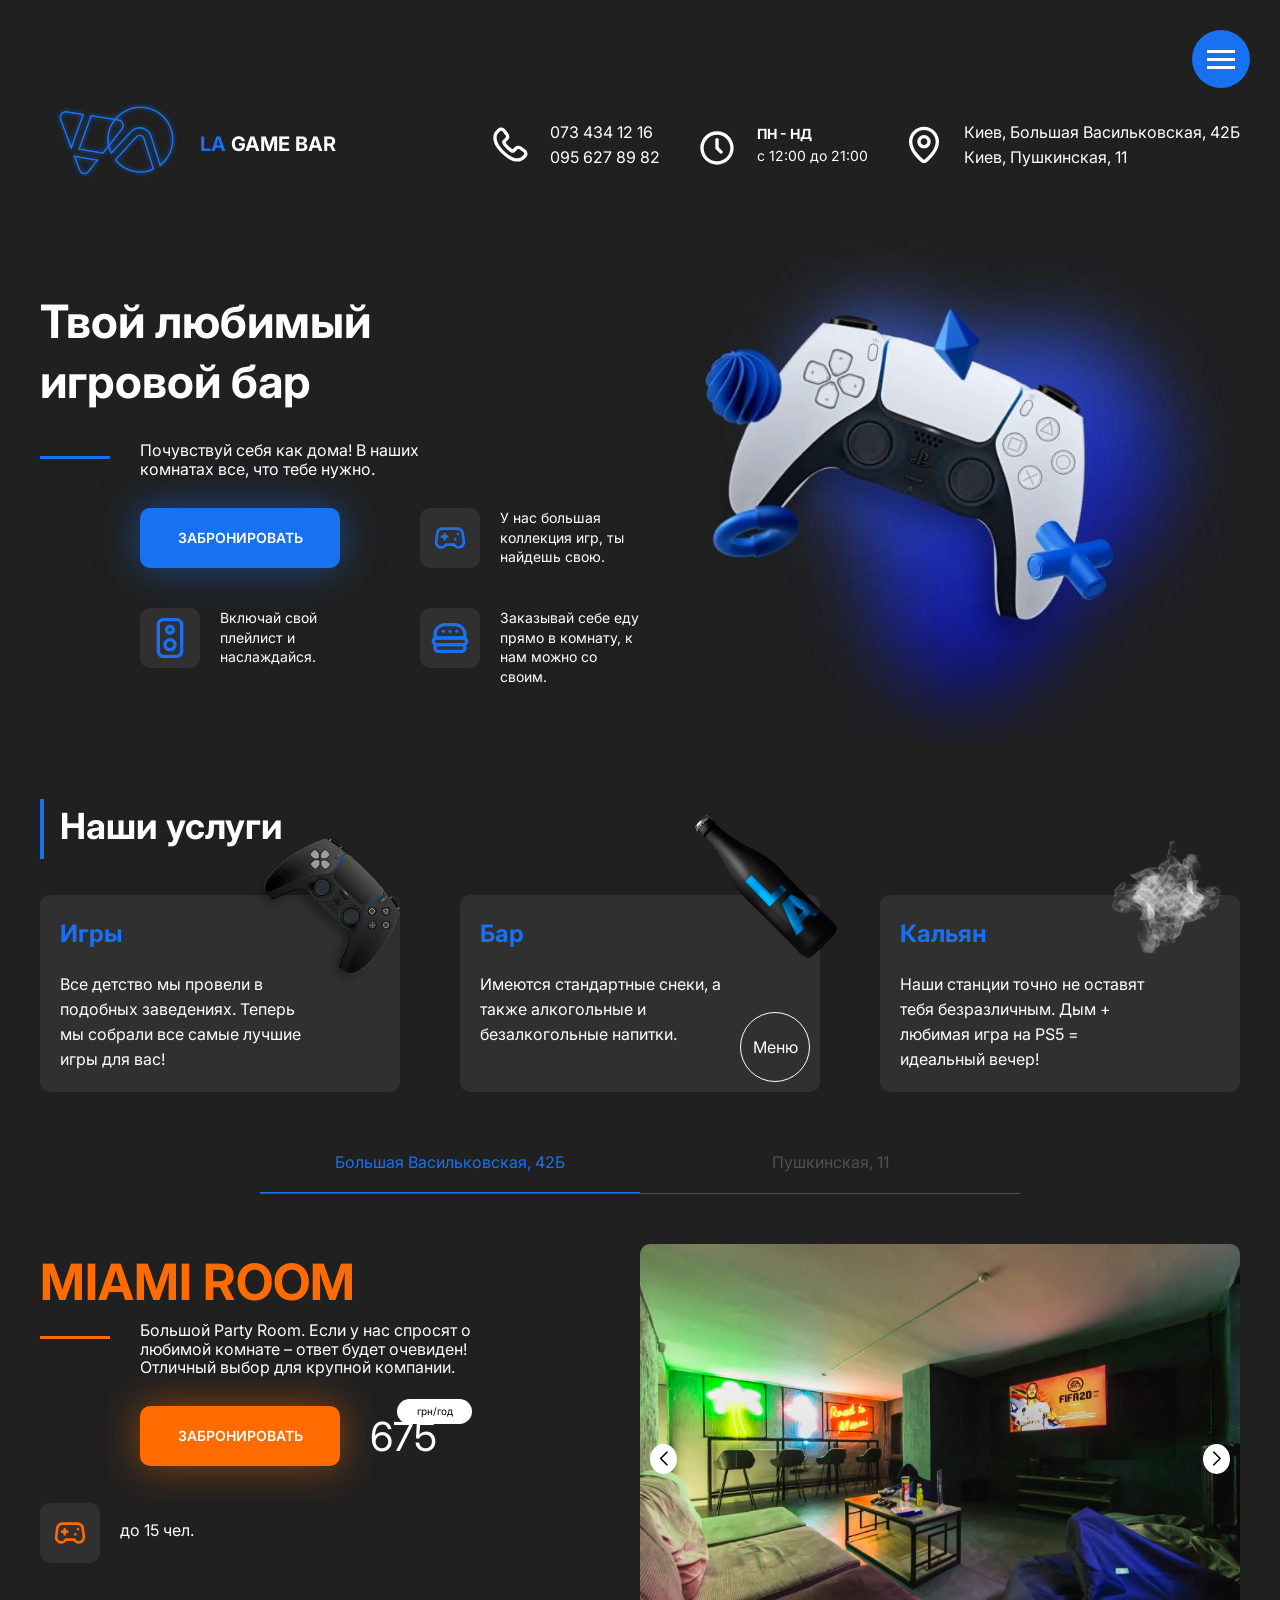
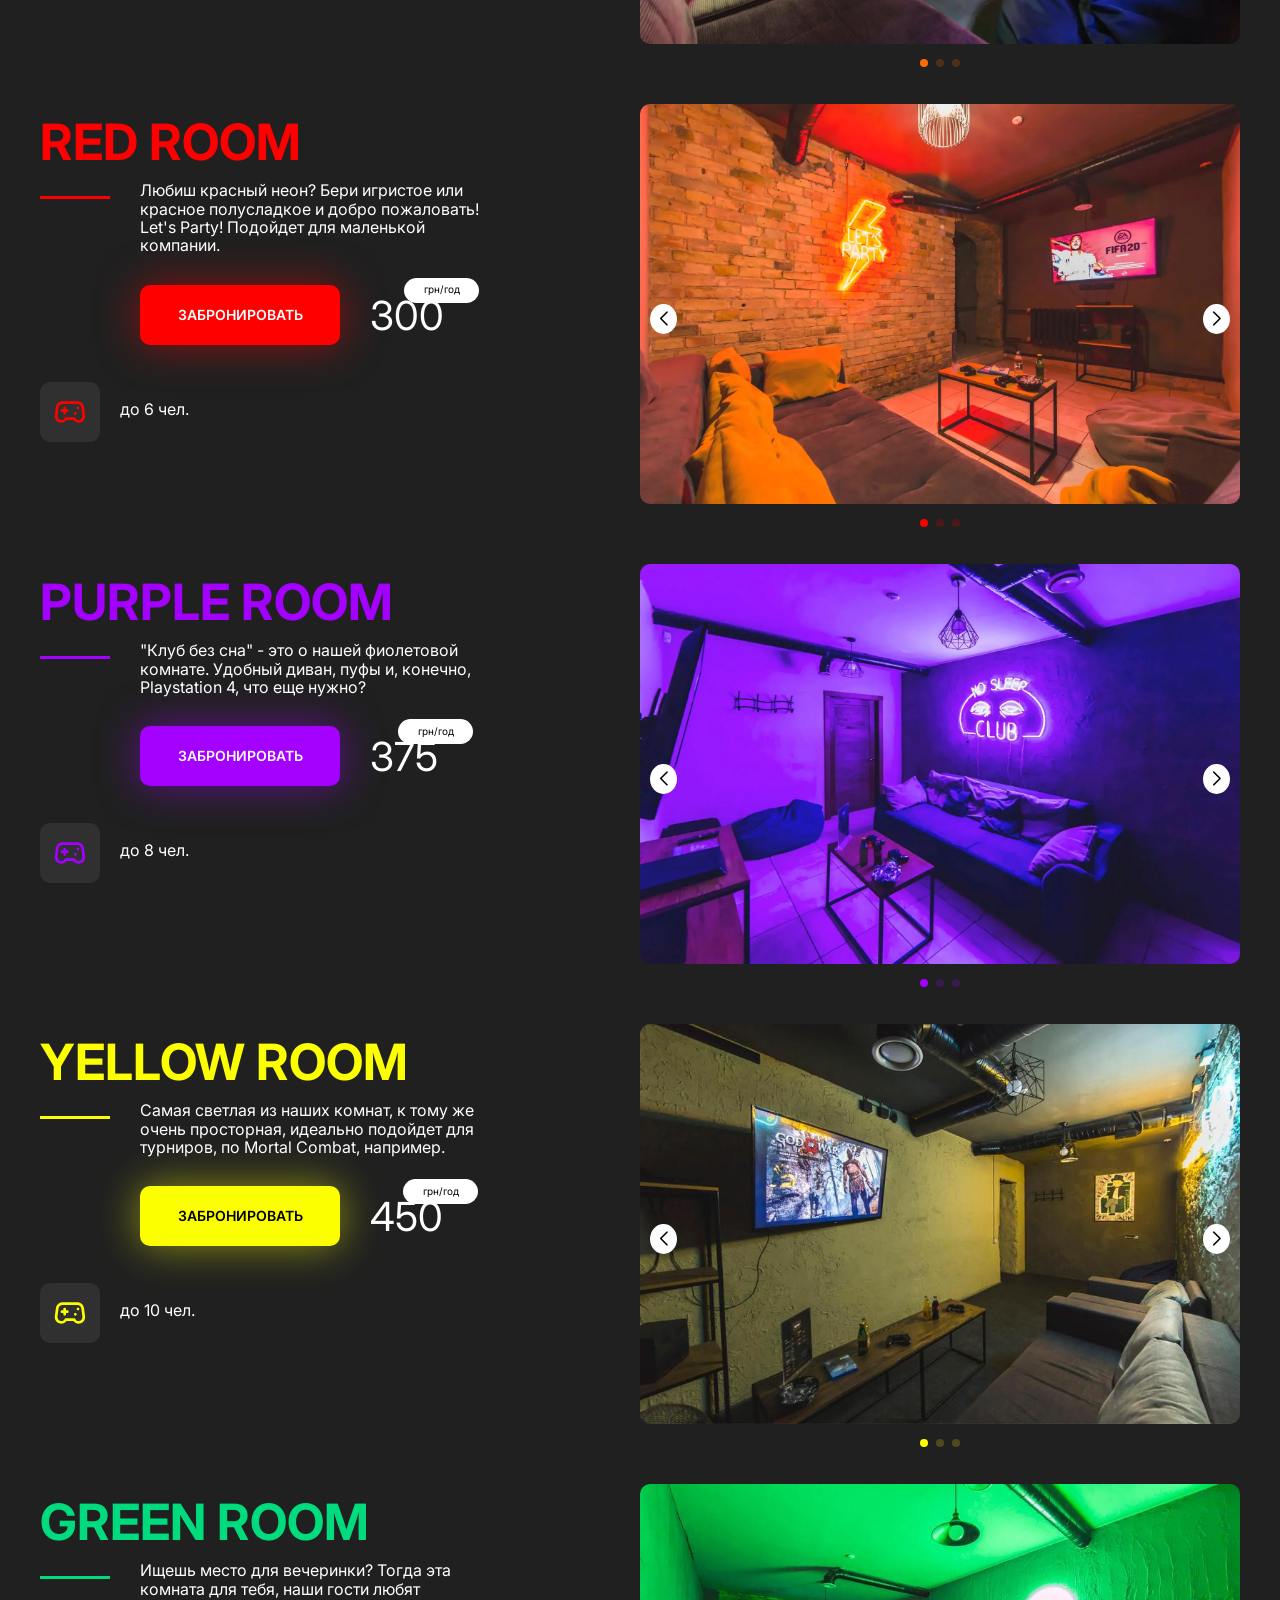
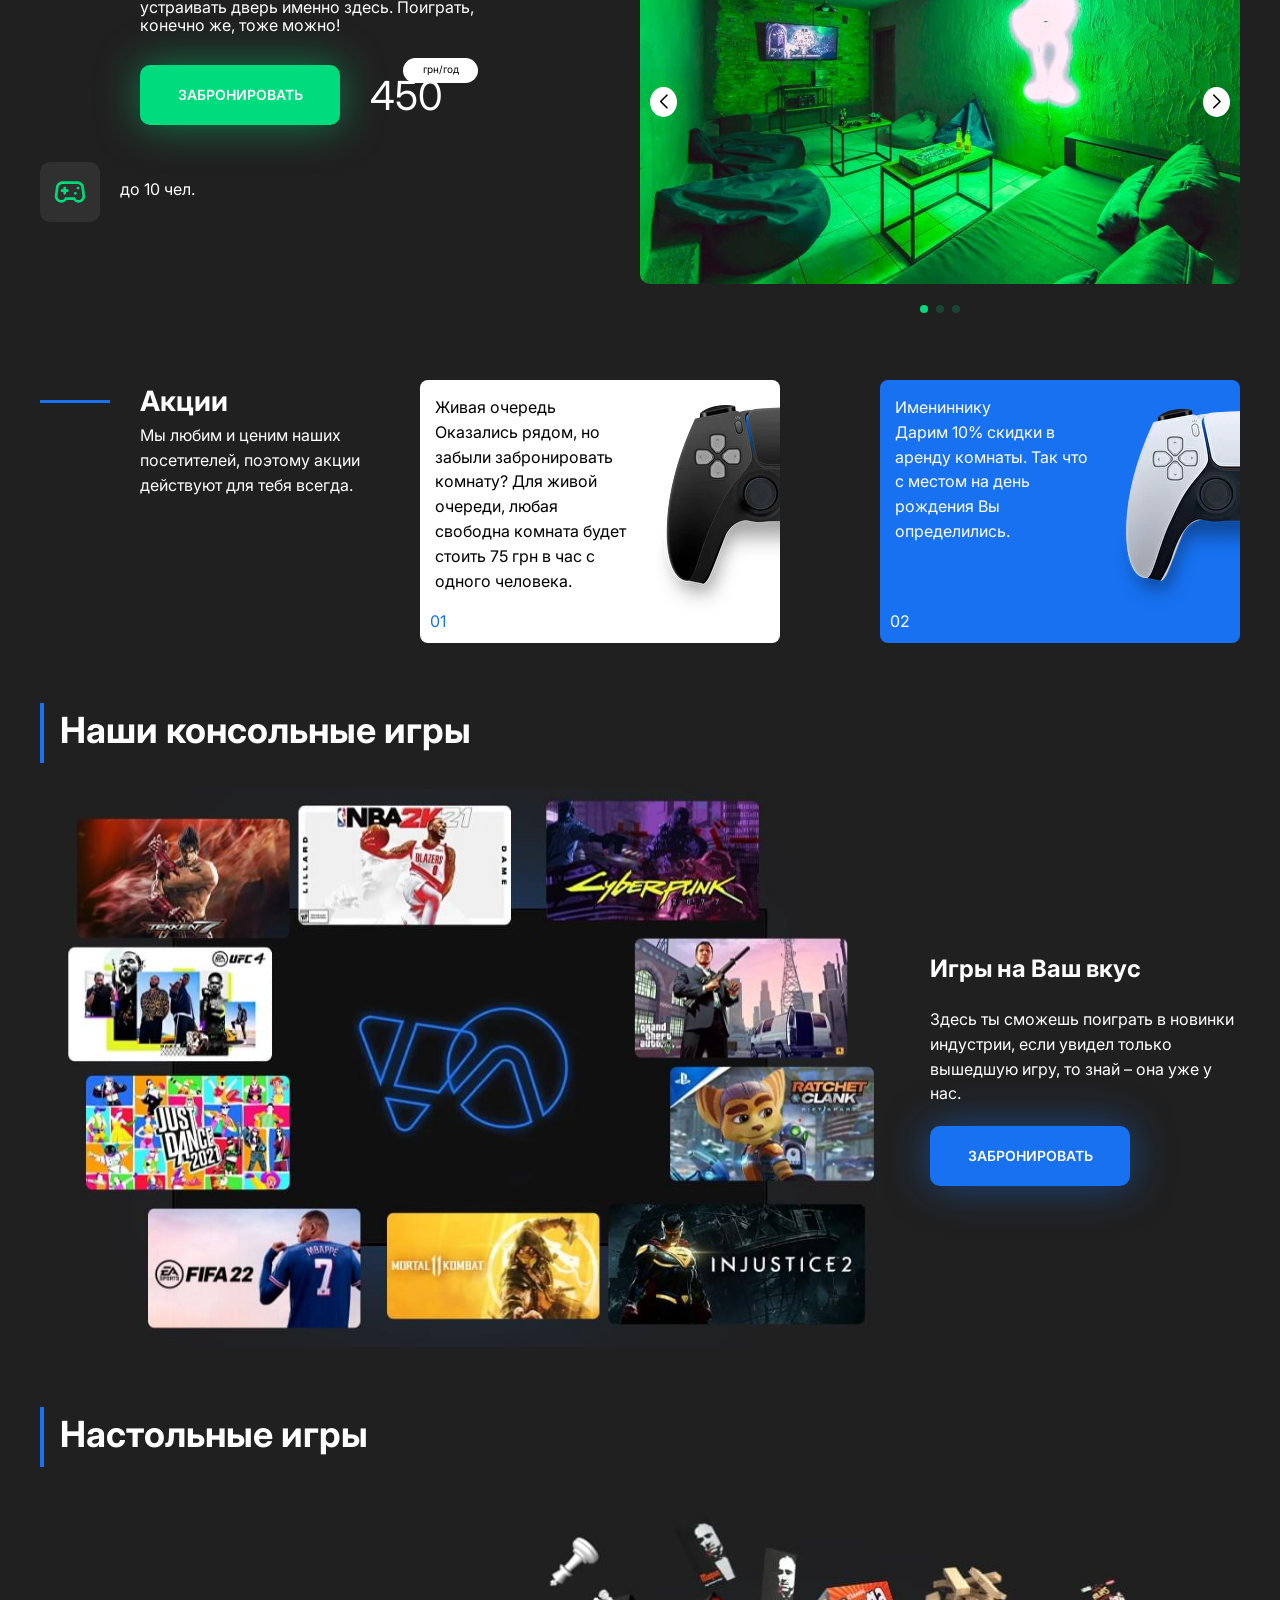
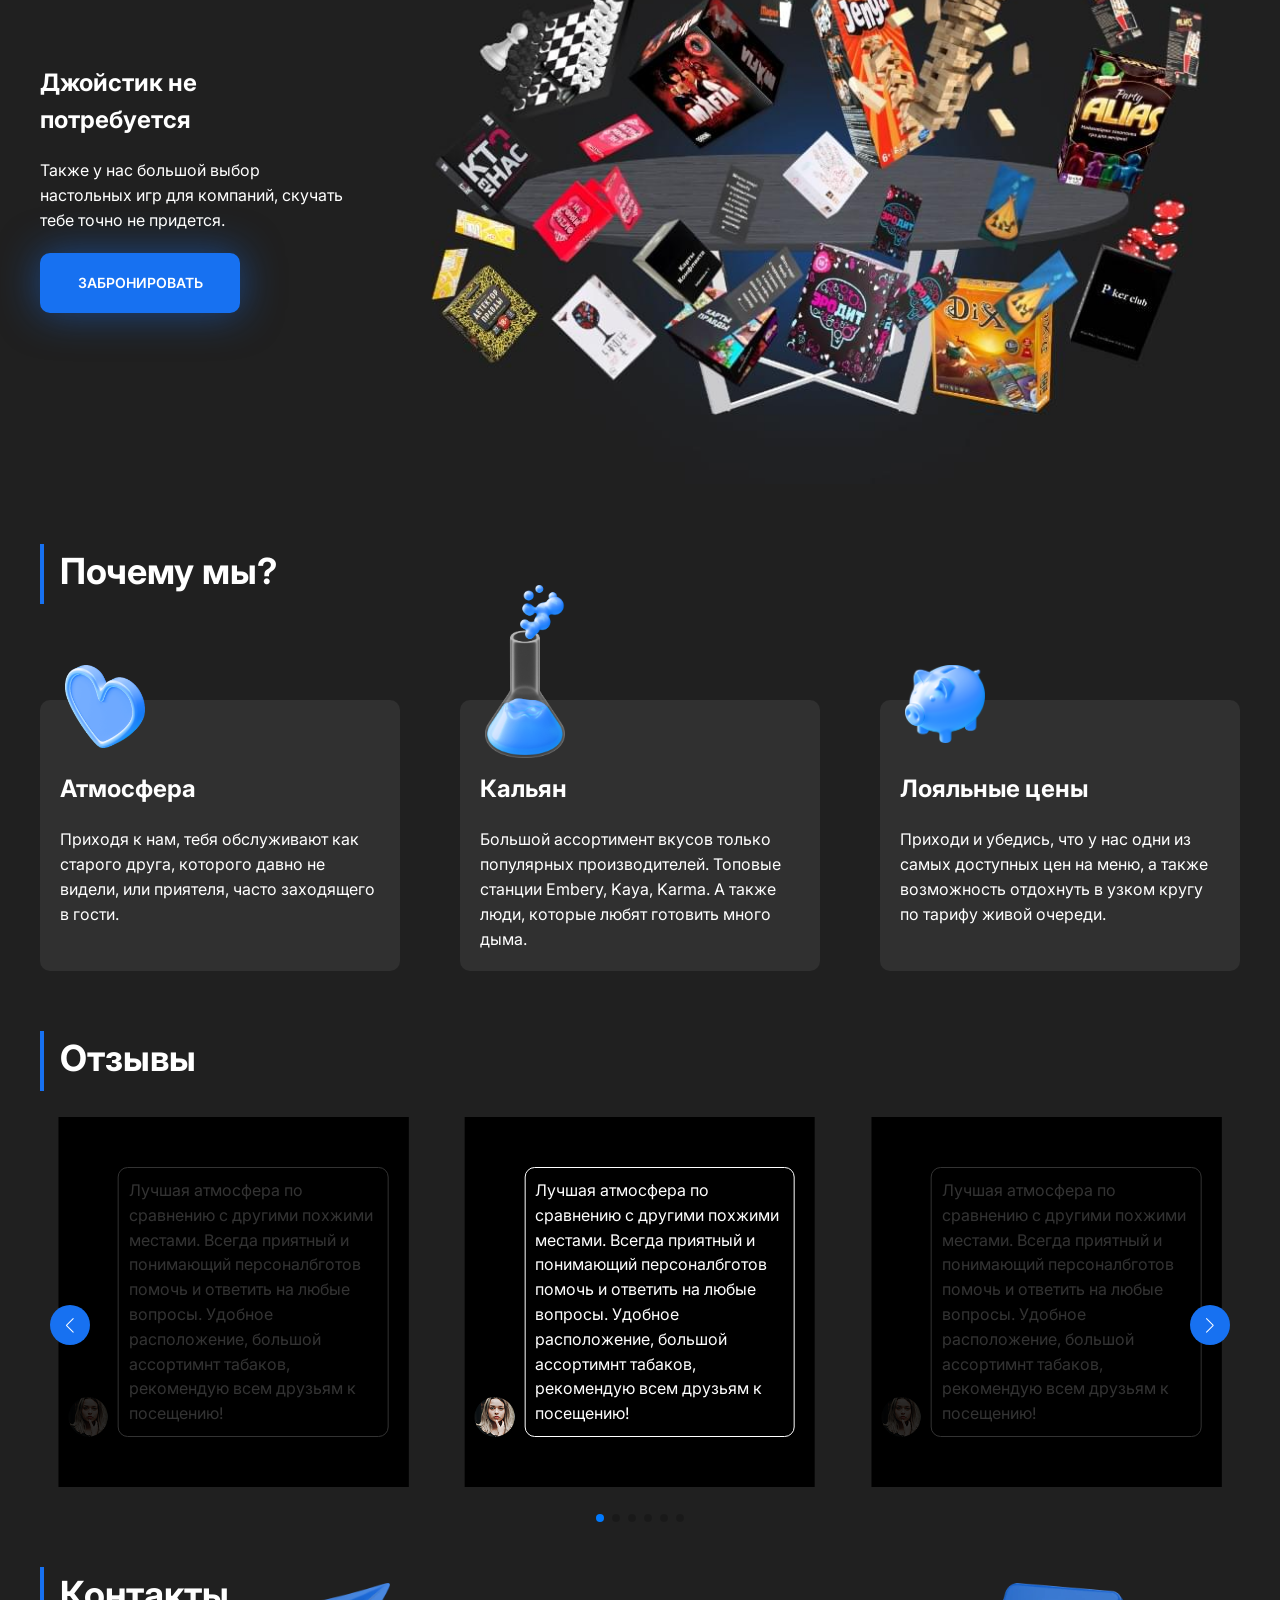
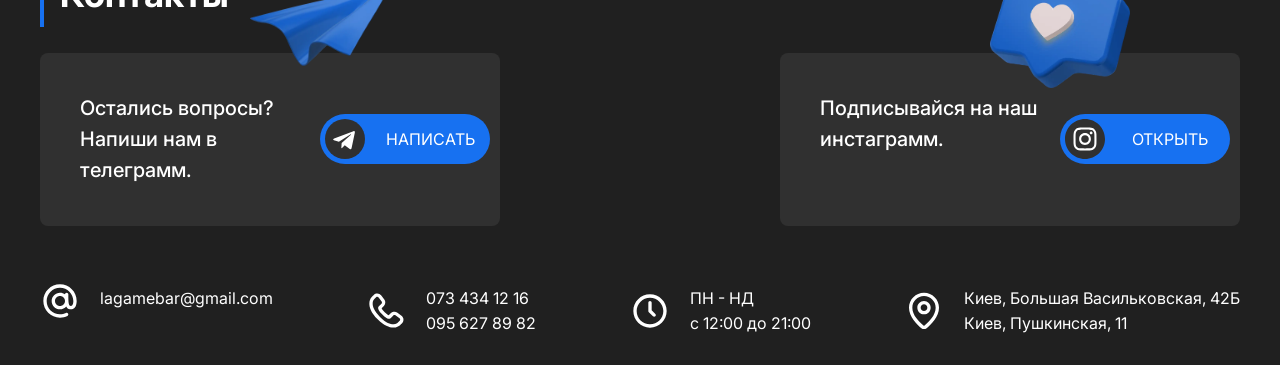
==== lagame/index.html @ 3b06657f "first commit" ====
<!DOCTYPE html>
<html lang="en">

<head>
  <meta charset="UTF-8">
  <meta http-equiv="X-UA-Compatible" content="IE=edge">
  <meta name="viewport" content="width=device-width, initial-scale=1.0">
  <title>LA GAME BAR</title>
  <link rel="preconnect" href="https://fonts.googleapis.com">
  <link rel="preconnect" href="https://fonts.gstatic.com" crossorigin>
  <link href="https://fonts.googleapis.com/css2?family=Inter:wght@300;400;500;600;700&display=swap&_v=20230723134143" rel="stylesheet">
  <link rel="stylesheet" href="css/style.min.css?_v=20230723134143">
</head>

<body>
  <div class="wrapper">
    <header class="header">
  <div class="container">
    <div class="header__inner">
      <a class="logo" href="#">
        <img src="img/header/logo.png" alt="logo">
        <span class="logo__text"><span>LA</span> GAME BAR</span>
      </a>
      <div class="header__info">
        <div class="header__phone phone">
          <a href="tel:0734341216">073 434 12 16</a>
          <a href="tel:0734341216">095 627 89 82</a>
        </div>
        <div class="header__shedule shedule"><span>ПН - НД</span> с 12:00 до 21:00</div>
        <div class="header__adress adress">
          <a href="https://goo.gl/maps/hXDTW1cyFkQvvnxu5" target="_blank">Киев, Большая Васильковская, 42Б</a>
          <a href="https://goo.gl/maps/qrntzmqSRj3HD3n86" target="_blank">Киев, Пушкинская, 11</a>
        </div>
      </div>
      <button class="menu-btn" aria-label="button menu">
        <span></span>
      </button>
    </div>
    <aside class="side-menu">
      <button class="side-menu__close">
        <img src="img/icons/close-icon.svg" alt="close icon">
      </button>
      <div class="side-menu__box">
        <nav class="nav">
          <ul class="side-menu__list">
            <li class="side-menu__item">
              <a href="#service" class="side-menu__link">Услуги</a>
            </li>
            <li class="side-menu__item">
              <a href="#rooms" class="side-menu__link">Комнаты</a>
            </li>
            <li class="side-menu__item">
              <a href="#promo" class="side-menu__link">Акции</a>
            </li>
            <li class="side-menu__item">
              <a href="#games" class="side-menu__link">Игры</a>
            </li>
            <li class="side-menu__item">
              <a href="#contacts" class="side-menu__link">Контакты</a>
            </li>
            <li class="side-menu__item">
              <a href="#!" class="side-menu__link popup-btn" data-path="menu" aria-label="button popup menu">Наше меню</a>
            </li>
          </ul>
        </nav>
        <div class="side-menu__info">
          <a href="https://goo.gl/maps/hXDTW1cyFkQvvnxu5" target="_blank">Киев, Большая Васильковская, 42Б</a>
          <a href="https://goo.gl/maps/qrntzmqSRj3HD3n86" target="_blank">Киев, Пушкинская, 11</a>
          <a href="tel:0734341216">073 434 12 16</a>
          <a href="tel:0734341216">095 627 89 82</a>
        </div>
      </div>
    </aside>
  </div>
</header>
    <main class="main">
      <section class="hero">
  <div class="container">
    <div class="hero__inner">
      <div class="hero__content">
        <h1 class="hero__title">Твой любимый игровой бар</h1>
        <p class="hero__subtitle text-block">Почувствуй себя как дома! В наших комнатах все, что тебе нужно.</p>
        <div class="hero__box">
          <div class="hero__box-item">
            <a class="btn hero__btn" href="#rooms">Забронировать</a>
            <div class="hero__info info-block">
              <p class="hero__info-text">
                У нас большая коллекция игр, ты найдешь свою.
              </p>
            </div>
          </div>
          <div class="hero__box-item">
            <div class="hero__info info-block hero__info--music">
              <p class="hero__info-text">
                Включай свой плейлист и наслаждайся.
              </p>
            </div>
            <div class="hero__info info-block hero__info--food">
              <p class="hero__info-text">
                Заказывай себе еду прямо в комнату,
                к нам можно со своим.
              </p>
            </div>
          </div>
        </div>
      </div>
      <div class="hero__img" data-aos="zoom-in-left" data-aos-duration="2000">
        <img src="img/hero/1.jpg" alt="gamepad">
      </div>
    </div>
  </div>
</section>
      <section class="service" id="service">
  <div class="container">
    <h2 class="service__title title">Наши услуги</h2>
    <div class="service__body">
      <div class="service__item" data-aos="fade-right"  data-aos-duration="1000">
        <div class="service__item-name">Игры</div>
        <p class="service__text">
          Все детство мы провели в подобных заведениях. Теперь мы собрали все самые лучшие игры для вас!
        </p>
        <img class="service__img service__img--gamepad" src="img/service/1.png" alt="gamepad">
      </div>
      <div class="service__item" data-aos="fade-right" data-aos-delay="500"  data-aos-duration="1000">
        <div class="service__item-name">Бар</div>
        <p class="service__text">
          Имеются стандартные снеки, а также алкогольные и безалкогольные напитки.
        </p>
        <img class="service__img service__img--bottle" src="img/service/2.png" alt="bottle">
        <button class="popup-btn popup-menu--circle" data-path="menu" aria-label=" button popup menu">Меню</button>
      </div>
      <div class="service__item" data-aos="fade-right" data-aos-delay="1000"  data-aos-duration="1000">
        <div class="service__item-name">Кальян</div>
        <p class="service__text">
          Наши станции точно не оставят тебя безразличным. Дым + любимая игра на PS5 = идеальный вечер!
        </p>
        <img class="service__img service__img--smoke" src="img/service/3.png" alt="smoke">
      </div>
    </div>
  </div>
</section>
      <div class="rooms" id="rooms">
  <div class="container">
    <div class="rooms__tabs">
      <div class="rooms__tabs-buttons">
        <button class="rooms__tabs-btn active" data-tab="#tab-1">Большая Васильковская, 42Б</button>
        <button class="rooms__tabs-btn" data-tab="#tab-2">Пушкинская, 11</button>
      </div>
      <div class="rooms__tabs-content-box active" id="tab-1">
        <div class="rooms__tabs-content-item">
          <div class="rooms__tabs-info">
            <h3 class="rooms__tabs-title rooms__tabs-title--miami">MIAMI ROOM</h3>
            <p class="text-block text-block--miami">Большой Party Room. Если у нас спросят о любимой комнате –
              ответ будет очевиден! Отличный выбор для крупной компании.
            </p>
            <div class="rooms_tabs-reserve">
              <button class="popup-btn popup-btn--miami btn" data-path="reserve" data-color="miami">Забронировать</button>
              <div class="rooms__tabs-price">675
                <span>грн/год</span>
              </div>
            </div>
            <div class="info-block info-block--miami">до 15 чел.</div>
          </div>
          <div class="rooms__slider rooms__slider--miami">
            <div class="swiper">
              <div class="swiper-wrapper">
                <div class="swiper-slide">
                  <div class="rooms__slider-item">
                    <img src="img/slider/miami/1.jpg" alt="slider image">
                  </div>
                </div>
                <div class="swiper-slide">
                  <div class="rooms__slider-item">
                    <img src="img/slider/miami/2.jpg" alt="slider image">
                  </div>
                </div>
                <div class="swiper-slide">
                  <div class="rooms__slider-item">
                    <img src="img/slider/miami/3.jpg" alt="slider image">
                  </div>
                </div>
              </div>
              <div class="swiper-button-prev"></div>
              <div class="swiper-button-next"></div>
              <div class="swiper-pagination"></div>
            </div>
          </div>
        </div>
        <div class="rooms__tabs-content-item">
          <div class="rooms__tabs-info">
            <h3 class="rooms__tabs-title rooms__tabs-title--red">RED ROOM</h3>
            <p class="text-block text-block--red">Любиш красный неон?
              Бери игристое или красное полусладкое и добро пожаловать! Let's Party!
              Подойдет для маленькой компании.
            </p>
            <div class="rooms_tabs-reserve">
              <button class="popup-btn popup-btn--red btn" data-path="reserve" data-color="red">Забронировать</button>
              <div class="rooms__tabs-price">300
                <span>грн/год</span>
              </div>
            </div>
            <div class="info-block info-block--red">до 6 чел.</div>
          </div>
          <div class="rooms__slider rooms__slider--red">
            <div class="swiper">
              <div class="swiper-wrapper">
                <div class="swiper-slide">
                  <div class="rooms__slider-item">
                    <img src="img/slider/red/1.jpg" alt="slider image">
                  </div>
                </div>
                <div class="swiper-slide">
                  <div class="rooms__slider-item">
                    <img src="img/slider/red/2.jpg" alt="slider image">
                  </div>
                </div>
                <div class="swiper-slide">
                  <div class="rooms__slider-item">
                    <img src="img/slider/red/3.jpg" alt="slider image">
                  </div>
                </div>
              </div>
              <div class="swiper-button-prev"></div>
              <div class="swiper-button-next"></div>
              <div class="swiper-pagination"></div>
            </div>
          </div>
        </div>
        <div class="rooms__tabs-content-item">
          <div class="rooms__tabs-info">
            <h3 class="rooms__tabs-title rooms__tabs-title--purple">PURPLE ROOM</h3>
            <p class="text-block text-block--purple">"Клуб без сна" - это о нашей фиолетовой комнате. Удобный диван, пуфы
              и, конечно, Playstation 4, что еще нужно?</p>
            <div class="rooms_tabs-reserve">
              <button class="popup-btn popup-btn--purple btn" data-path="reserve" data-color="purple">Забронировать</button>
              <div class="rooms__tabs-price">375
                <span>грн/год</span>
              </div>
            </div>
            <div class="info-block info-block--purple">до 8 чел.</div>
          </div>
          <div class="rooms__slider rooms__slider--purple">
            <div class="swiper">
              <div class="swiper-wrapper">
                <div class="swiper-slide">
                  <div class="rooms__slider-item">
                    <img src="img/slider/purple/1.jpg" alt="slider image">
                  </div>
                </div>
                <div class="swiper-slide">
                  <div class="rooms__slider-item">
                    <img src="img/slider/purple/2.jpg" alt="slider image">
                  </div>
                </div>
                <div class="swiper-slide">
                  <div class="rooms__slider-item">
                    <img src="img/slider/purple/3.jpg" alt="slider image">
                  </div>
                </div>
              </div>
              <div class="swiper-button-prev"></div>
              <div class="swiper-button-next"></div>
              <div class="swiper-pagination"></div>
            </div>
          </div>
        </div>
        <div class="rooms__tabs-content-item">
          <div class="rooms__tabs-info">
            <h3 class="rooms__tabs-title rooms__tabs-title--yellow">YELLOW ROOM</h3>
            <p class="text-block text-block--yellow">Самая светлая из наших комнат, к тому же очень просторная, идеально
              подойдет для турниров, по Mortal Combat, например.</p>
            <div class="rooms_tabs-reserve">
              <button class="popup-btn popup-btn--yellow btn" data-path="reserve" data-color="yellow">Забронировать</button>
              <div class="rooms__tabs-price">450
                <span>грн/год</span>
              </div>
            </div>
            <div class="info-block info-block--yellow">до 10 чел.</div>
          </div>
          <div class="rooms__slider rooms__slider--yellow">
            <div class="swiper">
              <div class="swiper-wrapper">
                <div class="swiper-slide">
                  <div class="rooms__slider-item">
                    <img src="img/slider/yellow/1.jpg" alt="slider image">
                  </div>
                </div>
                <div class="swiper-slide">
                  <div class="rooms__slider-item">
                    <img src="img/slider/yellow/2.jpg" alt="slider image">
                  </div>
                </div>
                <div class="swiper-slide">
                  <div class="rooms__slider-item">
                    <img src="img/slider/yellow/3.jpg" alt="slider image">
                  </div>
                </div>
              </div>
              <div class="swiper-button-prev"></div>
              <div class="swiper-button-next"></div>
              <div class="swiper-pagination"></div>
            </div>
          </div>
        </div>
        <div class="rooms__tabs-content-item">
          <div class="rooms__tabs-info">
            <h3 class="rooms__tabs-title rooms__tabs-title--green">GREEN ROOM</h3>
            <p class="text-block text-block--green">Ищешь место для вечеринки?
              Тогда эта комната для тебя, наши гости любят устраивать дверь именно здесь.
              Поиграть, конечно же, тоже можно!</p>
            <div class="rooms_tabs-reserve">
              <button class="popup-btn popup-btn--green btn" data-path="reserve" data-color="green">Забронировать</button>
              <div class="rooms__tabs-price">450
                <span>грн/год</span>
              </div>
            </div>
            <div class="info-block info-block--green">до 10 чел.</div>
          </div>
          <div class="rooms__slider rooms__slider--green">
            <div class="swiper">
              <div class="swiper-wrapper">
                <div class="swiper-slide">
                  <div class="rooms__slider-item">
                    <img src="img/slider/green/1.jpg" alt="slider image">
                  </div>
                </div>
                <div class="swiper-slide">
                  <div class="rooms__slider-item">
                    <img src="img/slider/green/2.jpg" alt="slider image">
                  </div>
                </div>
                <div class="swiper-slide">
                  <div class="rooms__slider-item">
                    <img src="img/slider/green/3.jpg" alt="slider image">
                  </div>
                </div>
              </div>
              <div class="swiper-button-prev"></div>
              <div class="swiper-button-next"></div>
              <div class="swiper-pagination"></div>
            </div>
          </div>
        </div>
      </div>
      <div class="rooms__tabs-content-box" id="tab-2">
        <div class="rooms__tabs-content-item">
          <div class="rooms__tabs-info">
            <h3 class="rooms__tabs-title rooms__tabs-title--m">M ROOM</h3>
            <p class="text-block text-block--m">Наша новая комната выполнена
              в фирменных цветах LA GAME BAR. Если ты любишь нас и все синее – эта комната для тебя.</p>
            <div class="rooms_tabs-reserve">
              <button class="popup-btn popup-btn--m btn" data-path="reserve" data-color="M">Забронировать</button>
              <div class="rooms__tabs-price">500
                <span>грн/год</span>
              </div>
            </div>
            <div class="info-block info-block--m">до 10-12 чел.</div>
          </div>
          <div class="rooms__slider rooms__slider--m">
            <div class="swiper">
              <div class="swiper-wrapper">
                <div class="swiper-slide">
                  <div class="rooms__slider-item">
                    <img src="img/slider/m/1.jpg" alt="slider image">
                  </div>
                </div>
                <div class="swiper-slide">
                  <div class="rooms__slider-item">
                    <img src="img/slider/m/2.jpg" alt="slider image">
                  </div>
                </div>
                <div class="swiper-slide">
                  <div class="rooms__slider-item">
                    <img src="img/slider/m/3.jpg" alt="slider image">
                  </div>
                </div>
                <div class="swiper-slide">
                  <div class="rooms__slider-item">
                    <img src="img/slider/m/4.jpg" alt="slider image">
                  </div>
                </div>
                <div class="swiper-slide">
                  <div class="rooms__slider-item">
                    <img src="img/slider/m/5.jpg" alt="slider image">
                  </div>
                </div>
              </div>
              <div class="swiper-button-prev"></div>
              <div class="swiper-button-next"></div>
              <div class="swiper-pagination"></div>
            </div>
          </div>
        </div>
        <div class="rooms__tabs-content-item">
          <div class="rooms__tabs-info">
            <h3 class="rooms__tabs-title rooms__tabs-title--l">L ROOM</h3>
            <p class="text-block text-block--l">Для любителей мультфильма "Корпорация монстров", и в частности Салливана -
              Добро пожаловать.</p>
            <div class="rooms_tabs-reserve">
              <button class="popup-btn popup-btn--l btn" data-path="reserve" data-color="L">Забронировать</button>
              <div class="rooms__tabs-price">700
                <span>грн/год</span>
              </div>
            </div>
            <div class="info-block info-block--l">до 15 чел.</div>
          </div>
          <div class="rooms__slider rooms__slider--l">
            <div class="swiper">
              <div class="swiper-wrapper">
                <div class="swiper-slide">
                  <div class="rooms__slider-item">
                    <img src="img/slider/l/1.jpg" alt="slider image">
                  </div>
                </div>
                <div class="swiper-slide">
                  <div class="rooms__slider-item">
                    <img src="img/slider/l/2.jpg" alt="slider image">
                  </div>
                </div>
                <div class="swiper-slide">
                  <div class="rooms__slider-item">
                    <img src="img/slider/l/3.jpg" alt="slider image">
                  </div>
                </div>
                <div class="swiper-slide">
                  <div class="rooms__slider-item">
                    <img src="img/slider/l/4.jpg" alt="slider image">
                  </div>
                </div>
              </div>
              <div class="swiper-button-prev"></div>
              <div class="swiper-button-next"></div>
              <div class="swiper-pagination"></div>
            </div>
          </div>
        </div>
        <div class="rooms__tabs-content-item">
          <div class="rooms__tabs-info">
            <h3 class="rooms__tabs-title rooms__tabs-title--xl">XL ROOM</h3>
            <p class="text-block text-block--xl">ДВ этой комнате так много места, что там завелась акула, крупные компании
              – вам сюда.</p>
            <div class="rooms_tabs-reserve">
              <button class="popup-btn popup-btn--xl btn" data-path="reserve" data-color="XL">Забронировать</button>
              <div class="rooms__tabs-price">700
                <span>грн/год</span>
              </div>
            </div>
            <div class="info-block info-block--xl">до 15 чел.</div>
          </div>
          <div class="rooms__slider rooms__slider--xl">
            <div class="swiper">
              <div class="swiper-wrapper">
                <div class="swiper-slide">
                  <div class="rooms__slider-item">
                    <img src="img/slider/xl/1.jpg" alt="slider image">
                  </div>
                </div>
                <div class="swiper-slide">
                  <div class="rooms__slider-item">
                    <img src="img/slider/xl/2.jpg" alt="slider image">
                  </div>
                </div>
                <div class="swiper-slide">
                  <div class="rooms__slider-item">
                    <img src="img/slider/xl/3.jpg" alt="slider image">
                  </div>
                </div>
                <div class="swiper-slide">
                  <div class="rooms__slider-item">
                    <img src="img/slider/xl/4.jpg" alt="slider image">
                  </div>
                </div>
              </div>
              <div class="swiper-button-prev"></div>
              <div class="swiper-button-next"></div>
              <div class="swiper-pagination"></div>
            </div>
          </div>
        </div>
        <div class="rooms__tabs-content-item"></div>
      </div>
    </div>
  </div>
</div>
      <div class="promo" id="promo">
  <div class="container">
    <div class="promo__inner">
      <div class="promo__text">
        <h6 class="promo__title">Акции</h6>
        <p class="promo__descr">
          Мы любим и ценим наших
          посетителей, поэтому акции
          действуют для тебя всегда.
        </p>
      </div>
      <div class="promo__box">
        <div class="promo__item promo__item--1" data-aos="fade-right" data-aos-duration="2000">
          <h6 class="promo__item-title">Живая очередь</h6>
          <p class="promo__item-text">Оказались рядом, но забыли забронировать комнату? Для живой очереди, любая свободна
            комната будет стоить
            75 грн в час с одного человека.
          </p>
          <div class="promo__num">01</div>
          <img class="promo__img" src="img/promo/black.png" alt="">
        </div>
        <div class="promo__item promo__item--2" data-aos="fade-right" data-aos-delay="500" data-aos-duration="2000">
          <h6 class="promo__item-title">Имениннику</h6>
          <p class="promo__item-text">Дарим 10% скидки в аренду комнаты. Так что с местом на день рождения Вы
            определились.
          </p>
          <div class="promo__num">02</div>
          <img class="promo__img" src="img/promo/white.png" alt="">
        </div>
      </div>
    </div>
  </div>
</div>
      <section class="games" id="games">
  <div class="container">
    <h2 class="games__title title">Наши консольные игры</h2>
    <div class="games__box">
      <div class="games__img" data-aos="zoom-in" data-aos-duration="2000">
        <img src="img/games/1.jpg" alt="games">
      </div>
      <div class="games__descr">
        <h6 class="games__descr-title">Игры на Ваш вкус</h6>
        <p class="games__descr-text">
          Здесь ты сможешь поиграть в новинки индустрии, если увидел только вышедшую игру, то знай – она уже у нас.
        </p>
        <a class="btn" href="#rooms" data-path="reserve">Забронировать</a>
      </div>
    </div>
  </div>
</section>
<section class="games games--table">
  <div class="container">
    <h2 class="games__title title">Настольные игры</h2>
    <div class="games__box">
      <div class="games__img" data-aos="zoom-in" data-aos-duration="2000">
        <img src="img/games/2.jpg" alt="games">
      </div>
      <div class="games__descr">
        <h6 class="games__descr-title">Джойстик не потребуется</h6>
        <p class="games__descr-text">
          Также у нас большой выбор настольных игр для компаний, скучать тебе точно не придется.
        </p>
        <a class="btn" href="#rooms" data-path="reserve">Забронировать</a>
      </div>
    </div>
  </div>
</section>

      <section class="benefits" id="benefits">
  <div class="container">
    <h2 class="benefits__title title">Почему мы?</h2>
    <div class="benefits__body">
      <div class="benefits__item" data-aos="fade-right"  data-aos-duration="1000">
        <div class="benefits__item-name">Атмосфера</div>
        <p class="benefits__text">
          Приходя к нам, тебя обслуживают как старого друга, которого давно не видели, или приятеля, часто заходящего в гости.
        </p>
        <img class="benefits__img" src="img/benefits/1.png" alt="heart">
      </div>
      <div class="benefits__item" data-aos="fade-right" data-aos-delay="500"  data-aos-duration="1000">
        <div class="benefits__item-name">Кальян</div>
        <p class="benefits__text">
          Большой ассортимент вкусов только популярных производителей. Топовые станции Embery, Kaya, Karma. А также люди, которые любят готовить много дыма.
        </p>
        <img class="benefits__img benefits__img--smoke" src="img/benefits/2.png" alt="smoke">
      </div>
      <div class="benefits__item" data-aos="fade-right" data-aos-delay="1000"  data-aos-duration="1000">
        <div class="benefits__item-name">Лояльные цены</div>
        <p class="benefits__text">
          Приходи и убедись, что у нас одни из самых доступных цен на меню, а также возможность отдохнуть в узком кругу по тарифу живой очереди.
        </p>
        <img class="benefits__img" src="img/benefits/3.png" alt="price">
      </div>
    </div>
  </div>
</section>
      <div class="feedback">
  <div class="container">
    <h2 class="feedback__title title">Отзывы</h2>
    <div class="swiper">
      <div class="swiper-wrapper">
        <div class="swiper-slide">
          <div class="feedback__item">
            <p class="feedback__text">
              Лучшая атмосфера по сравнению с другими похжими местами. Всегда приятный и понимающий персоналбготов
              помочь
              и ответить на любые вопросы. Удобное расположение, большой ассортимнт табаков, рекомендую всем друзьям к
              посещению!
            </p>
            <img class="avatar" src="img/feedback/ava.png" alt="user">
          </div>
        </div>
        <div class="swiper-slide">
          <div class="feedback__item">
            <p class="feedback__text">
              Лучшая атмосфера по сравнению с другими похжими местами. Всегда приятный и понимающий персоналбготов
              помочь
              и ответить на любые вопросы. Удобное расположение, большой ассортимнт табаков, рекомендую всем друзьям к
              посещению!
            </p>
            <img class="avatar" src="img/feedback/ava.png" alt="user">
          </div>
        </div>
        <div class="swiper-slide">
          <div class="feedback__item">
            <p class="feedback__text">
              Лучшая атмосфера по сравнению с другими похжими местами. Всегда приятный и понимающий персоналбготов
              помочь
              и ответить на любые вопросы. Удобное расположение, большой ассортимнт табаков, рекомендую всем друзьям к
              посещению!
            </p>
            <img class="avatar" src="img/feedback/ava.png" alt="user">
          </div>
        </div>
        <div class="swiper-slide">
          <div class="feedback__item">
            <p class="feedback__text">
              Лучшая атмосфера по сравнению с другими похжими местами. Всегда приятный и понимающий персоналбготов
              помочь
              и ответить на любые вопросы. Удобное расположение, большой ассортимнт табаков, рекомендую всем друзьям к
              посещению!
            </p>
            <img class="avatar" src="img/feedback/ava.png" alt="user">
          </div>
        </div>
        <div class="swiper-slide">
          <div class="feedback__item">
            <p class="feedback__text">
              Лучшая атмосфера по сравнению с другими похжими местами. Всегда приятный и понимающий персоналбготов
              помочь
              и ответить на любые вопросы. Удобное расположение, большой ассортимнт табаков, рекомендую всем друзьям к
              посещению!
            </p>
            <img class="avatar" src="img/feedback/ava.png" alt="user">
          </div>
        </div>
        <div class="swiper-slide">
          <div class="feedback__item">
            <p class="feedback__text">
              Лучшая атмосфера по сравнению с другими похжими местами. Всегда приятный и понимающий персоналбготов
              помочь
              и ответить на любые вопросы. Удобное расположение, большой ассортимнт табаков, рекомендую всем друзьям к
              посещению!
            </p>
            <img class="avatar" src="img/feedback/ava.png" alt="user">
          </div>
        </div>
      </div>
      <div class="swiper-pagination"></div>
      <div class="swiper-button-prev"></div>
      <div class="swiper-button-next"></div>
    </div>
  </div>

</div>
      <section class="contacts" id="contacts">
  <div class="container">
    <h2 class="contacts__title title">Контакты</h2>
    <div class="contacts__box">
      <div class="contacts__item contacts__item--telegram">
        <p class="contacts__item-text">
          Остались вопросы? Напиши нам в телеграмм.
        </p>
        <a href="https://web.telegram.org/k/#/im?p=%40LAgamebar" class="contacts__link contacts__link--telegram"
          target="_blank">Написать</a>
      </div>
      <div class="contacts__item contacts__item--inst">
        <p class="contacts__item-text">
          Подписывайся
          на наш инстаграмм.
        </p>
        <a href="https://instagram.com/la.gamebar?igshid=h0v0j0teelhh" class="contacts__link contacts__link--inst"
          target="_blank">Открыть</a>
      </div>
    </div>
  </div>
</section>
    </main>
    <footer class="footer">
  <div class="container">
    <div class="footer__inner">
      <div class="email">
        <a href="mailto:lagamebar@gmail.com">lagamebar@gmail.com</a>
      </div>
      <div class="phone">
        <a href="tel:0734341216">073 434 12 16</a>
        <a href="tel:0734341216">095 627 89 82</a>
      </div>
      <div class="shedule"><span>ПН - НД</span> с 12:00 до 21:00</div>
      <div class="adress">
        <a href="https://goo.gl/maps/hXDTW1cyFkQvvnxu5" target="_blank">Киев, Большая Васильковская, 42Б</a>
        <a href="https://goo.gl/maps/qrntzmqSRj3HD3n86" target="_blank">Киев, Пушкинская, 11</a>
      </div>
    </div>
  </div>
</footer>
    <div class="modals">
  <div class="modal-overlay">
    <div class="modal-wrap">
      <div class="modal modal-menu" data-target="menu">
        <img class="menu-img" src="img/menu.jpg" alt="menu">
        <button class="close-icon">
          <img src="img/icons/close-icon.svg" alt="close icon">
        </button>
      </div>
      <div class="modal modal-reserve" data-target="reserve">
        <button class="close-icon">
          <img src="img/icons/close-icon.svg" alt="close icon">
        </button>
        <h6 class="modal-reserve__title">Вы забронировали комнату <span class="room-color"></span></h6>
        <p class="modal-reserve__subtitle">Заполните свои данные и мы свяжкмся с Вами!</p>
        <form action="#" class="modal-reserve__form">
          <div class="modal-reserve__form-item">
            <input class="modal-reserve__input modal-reserve__input--name" type="text" placeholder="Ваше имя">
          </div>
          <div class="modal-reserve__form-item">
            <input class="modal-reserve__input modal-reserve__input--phone" type="tel" placeholder="Ваш номер телефона">
          </div>
          <button class="modal-reserve__btn" type="submit">Отправить</button>
        </form>
      </div>
    </div>
  </div>
</div>
    <script src="js/app.min.js?_v=20230723134143"></script>
  </div>
</body>

</html>
---- lagame/css/style.min.css ----
@font-face{font-family:swiper-icons;src:url('data:application/font-woff;charset=utf-8;base64, [base64]//wADZ2x5ZgAAAywAAADMAAAD2MHtryVoZWFkAAABbAAAADAAAAA2E2+eoWhoZWEAAAGcAAAAHwAAACQC9gDzaG10eAAAAigAAAAZAAAArgJkABFsb2NhAAAC0AAAAFoAAABaFQAUGG1heHAAAAG8AAAAHwAAACAAcABAbmFtZQAAA/gAAAE5AAACXvFdBwlwb3N0AAAFNAAAAGIAAACE5s74hXjaY2BkYGAAYpf5Hu/j+W2+MnAzMYDAzaX6QjD6/4//Bxj5GA8AuRwMYGkAPywL13jaY2BkYGA88P8Agx4j+/8fQDYfA1AEBWgDAIB2BOoAeNpjYGRgYNBh4GdgYgABEMnIABJzYNADCQAACWgAsQB42mNgYfzCOIGBlYGB0YcxjYGBwR1Kf2WQZGhhYGBiYGVmgAFGBiQQkOaawtDAoMBQxXjg/wEGPcYDDA4wNUA2CCgwsAAAO4EL6gAAeNpj2M0gyAACqxgGNWBkZ2D4/wMA+xkDdgAAAHjaY2BgYGaAYBkGRgYQiAHyGMF8FgYHIM3DwMHABGQrMOgyWDLEM1T9/w8UBfEMgLzE////P/5//f/V/xv+r4eaAAeMbAxwIUYmIMHEgKYAYjUcsDAwsLKxc3BycfPw8jEQA/[base64]/uznmfPFBNODM2K7MTQ45YEAZqGP81AmGGcF3iPqOop0r1SPTaTbVkfUe4HXj97wYE+yNwWYxwWu4v1ugWHgo3S1XdZEVqWM7ET0cfnLGxWfkgR42o2PvWrDMBSFj/IHLaF0zKjRgdiVMwScNRAoWUoH78Y2icB/yIY09An6AH2Bdu/UB+yxopYshQiEvnvu0dURgDt8QeC8PDw7Fpji3fEA4z/PEJ6YOB5hKh4dj3EvXhxPqH/SKUY3rJ7srZ4FZnh1PMAtPhwP6fl2PMJMPDgeQ4rY8YT6Gzao0eAEA409DuggmTnFnOcSCiEiLMgxCiTI6Cq5DZUd3Qmp10vO0LaLTd2cjN4fOumlc7lUYbSQcZFkutRG7g6JKZKy0RmdLY680CDnEJ+UMkpFFe1RN7nxdVpXrC4aTtnaurOnYercZg2YVmLN/d/gczfEimrE/fs/bOuq29Zmn8tloORaXgZgGa78yO9/cnXm2BpaGvq25Dv9S4E9+5SIc9PqupJKhYFSSl47+Qcr1mYNAAAAeNptw0cKwkAAAMDZJA8Q7OUJvkLsPfZ6zFVERPy8qHh2YER+3i/BP83vIBLLySsoKimrqKqpa2hp6+jq6RsYGhmbmJqZSy0sraxtbO3sHRydnEMU4uR6yx7JJXveP7WrDycAAAAAAAH//wACeNpjYGRgYOABYhkgZgJCZgZNBkYGLQZtIJsFLMYAAAw3ALgAeNolizEKgDAQBCchRbC2sFER0YD6qVQiBCv/H9ezGI6Z5XBAw8CBK/m5iQQVauVbXLnOrMZv2oLdKFa8Pjuru2hJzGabmOSLzNMzvutpB3N42mNgZGBg4GKQYzBhYMxJLMlj4GBgAYow/P/PAJJhLM6sSoWKfWCAAwDAjgbRAAB42mNgYGBkAIIbCZo5IPrmUn0hGA0AO8EFTQAA');font-weight:400;font-style:normal}:root{--swiper-theme-color:#007aff}.swiper,swiper-container{margin-left:auto;margin-right:auto;position:relative;overflow:hidden;list-style:none;padding:0;z-index:1;display:block}.swiper-vertical>.swiper-wrapper{flex-direction:column}.swiper-wrapper{position:relative;width:100%;height:100%;z-index:1;display:flex;transition-property:transform;transition-timing-function:var(--swiper-wrapper-transition-timing-function,initial);box-sizing:content-box}.swiper-android .swiper-slide,.swiper-wrapper{transform:translate3d(0,0,0)}.swiper-horizontal{touch-action:pan-y}.swiper-vertical{touch-action:pan-x}.swiper-slide,swiper-slide{flex-shrink:0;width:100%;height:100%;position:relative;transition-property:transform;display:block}.swiper-slide-invisible-blank{visibility:hidden}.swiper-autoheight,.swiper-autoheight .swiper-slide{height:auto}.swiper-autoheight .swiper-wrapper{align-items:flex-start;transition-property:transform,height}.swiper-backface-hidden .swiper-slide{transform:translateZ(0);-webkit-backface-visibility:hidden;backface-visibility:hidden}.swiper-3d.swiper-css-mode .swiper-wrapper{perspective:1200px}.swiper-3d .swiper-wrapper{transform-style:preserve-3d}.swiper-3d{perspective:1200px}.swiper-3d .swiper-cube-shadow,.swiper-3d .swiper-slide,.swiper-3d .swiper-slide-shadow,.swiper-3d .swiper-slide-shadow-bottom,.swiper-3d .swiper-slide-shadow-left,.swiper-3d .swiper-slide-shadow-right,.swiper-3d .swiper-slide-shadow-top{transform-style:preserve-3d}.swiper-3d .swiper-slide-shadow,.swiper-3d .swiper-slide-shadow-bottom,.swiper-3d .swiper-slide-shadow-left,.swiper-3d .swiper-slide-shadow-right,.swiper-3d .swiper-slide-shadow-top{position:absolute;left:0;top:0;width:100%;height:100%;pointer-events:none;z-index:10}.swiper-3d .swiper-slide-shadow{background:rgba(0,0,0,.15)}.swiper-3d .swiper-slide-shadow-left{background-image:linear-gradient(to left,rgba(0,0,0,.5),rgba(0,0,0,0))}.swiper-3d .swiper-slide-shadow-right{background-image:linear-gradient(to right,rgba(0,0,0,.5),rgba(0,0,0,0))}.swiper-3d .swiper-slide-shadow-top{background-image:linear-gradient(to top,rgba(0,0,0,.5),rgba(0,0,0,0))}.swiper-3d .swiper-slide-shadow-bottom{background-image:linear-gradient(to bottom,rgba(0,0,0,.5),rgba(0,0,0,0))}.swiper-css-mode>.swiper-wrapper{overflow:auto;scrollbar-width:none;-ms-overflow-style:none}.swiper-css-mode>.swiper-wrapper::-webkit-scrollbar{display:none}.swiper-css-mode>.swiper-wrapper>.swiper-slide{scroll-snap-align:start start}.swiper-horizontal.swiper-css-mode>.swiper-wrapper{scroll-snap-type:x mandatory}.swiper-vertical.swiper-css-mode>.swiper-wrapper{scroll-snap-type:y mandatory}.swiper-centered>.swiper-wrapper::before{content:'';flex-shrink:0;order:9999}.swiper-centered>.swiper-wrapper>.swiper-slide{scroll-snap-align:center center;scroll-snap-stop:always}.swiper-centered.swiper-horizontal>.swiper-wrapper>.swiper-slide:first-child{margin-inline-start:var(--swiper-centered-offset-before)}.swiper-centered.swiper-horizontal>.swiper-wrapper::before{height:100%;min-height:1px;width:var(--swiper-centered-offset-after)}.swiper-centered.swiper-vertical>.swiper-wrapper>.swiper-slide:first-child{margin-block-start:var(--swiper-centered-offset-before)}.swiper-centered.swiper-vertical>.swiper-wrapper::before{width:100%;min-width:1px;height:var(--swiper-centered-offset-after)}.swiper-lazy-preloader{width:42px;height:42px;position:absolute;left:50%;top:50%;margin-left:-21px;margin-top:-21px;z-index:10;transform-origin:50%;box-sizing:border-box;border:4px solid var(--swiper-preloader-color,var(--swiper-theme-color));border-radius:50%;border-top-color:transparent}.swiper-watch-progress .swiper-slide-visible .swiper-lazy-preloader,.swiper:not(.swiper-watch-progress) .swiper-lazy-preloader,swiper-container:not(.swiper-watch-progress) .swiper-lazy-preloader{animation:swiper-preloader-spin 1s infinite linear}.swiper-lazy-preloader-white{--swiper-preloader-color:#fff}.swiper-lazy-preloader-black{--swiper-preloader-color:#000}@keyframes swiper-preloader-spin{0%{transform:rotate(0)}100%{transform:rotate(360deg)}}.swiper-virtual .swiper-slide{-webkit-backface-visibility:hidden;transform:translateZ(0)}.swiper-virtual.swiper-css-mode .swiper-wrapper::after{content:'';position:absolute;left:0;top:0;pointer-events:none}.swiper-virtual.swiper-css-mode.swiper-horizontal .swiper-wrapper::after{height:1px;width:var(--swiper-virtual-size)}.swiper-virtual.swiper-css-mode.swiper-vertical .swiper-wrapper::after{width:1px;height:var(--swiper-virtual-size)}:root{--swiper-navigation-size:44px}.swiper-button-next,.swiper-button-prev{position:absolute;top:var(--swiper-navigation-top-offset,50%);width:calc(var(--swiper-navigation-size)/ 44 * 27);height:var(--swiper-navigation-size);margin-top:calc(0px - (var(--swiper-navigation-size)/ 2));z-index:10;cursor:pointer;display:flex;align-items:center;justify-content:center;color:var(--swiper-navigation-color,var(--swiper-theme-color))}.swiper-button-next.swiper-button-disabled,.swiper-button-prev.swiper-button-disabled{opacity:.35;cursor:auto;pointer-events:none}.swiper-button-next.swiper-button-hidden,.swiper-button-prev.swiper-button-hidden{opacity:0;cursor:auto;pointer-events:none}.swiper-navigation-disabled .swiper-button-next,.swiper-navigation-disabled .swiper-button-prev{display:none!important}.swiper-button-next:after,.swiper-button-prev:after{font-family:swiper-icons;font-size:var(--swiper-navigation-size);text-transform:none!important;letter-spacing:0;font-variant:initial;line-height:1}.swiper-button-prev,.swiper-rtl .swiper-button-next{left:var(--swiper-navigation-sides-offset,10px);right:auto}.swiper-button-prev:after,.swiper-rtl .swiper-button-next:after{content:'prev'}.swiper-button-next,.swiper-rtl .swiper-button-prev{right:var(--swiper-navigation-sides-offset,10px);left:auto}.swiper-button-next:after,.swiper-rtl .swiper-button-prev:after{content:'next'}.swiper-button-lock{display:none}.swiper-pagination{position:absolute;text-align:center;transition:.3s opacity;transform:translate3d(0,0,0);z-index:10}.swiper-pagination.swiper-pagination-hidden{opacity:0}.swiper-pagination-disabled>.swiper-pagination,.swiper-pagination.swiper-pagination-disabled{display:none!important}.swiper-horizontal>.swiper-pagination-bullets,.swiper-pagination-bullets.swiper-pagination-horizontal,.swiper-pagination-custom,.swiper-pagination-fraction{bottom:var(--swiper-pagination-bottom,8px);top:var(--swiper-pagination-top,auto);left:0;width:100%}.swiper-pagination-bullets-dynamic{overflow:hidden;font-size:0}.swiper-pagination-bullets-dynamic .swiper-pagination-bullet{transform:scale(.33);position:relative}.swiper-pagination-bullets-dynamic .swiper-pagination-bullet-active{transform:scale(1)}.swiper-pagination-bullets-dynamic .swiper-pagination-bullet-active-main{transform:scale(1)}.swiper-pagination-bullets-dynamic .swiper-pagination-bullet-active-prev{transform:scale(.66)}.swiper-pagination-bullets-dynamic .swiper-pagination-bullet-active-prev-prev{transform:scale(.33)}.swiper-pagination-bullets-dynamic .swiper-pagination-bullet-active-next{transform:scale(.66)}.swiper-pagination-bullets-dynamic .swiper-pagination-bullet-active-next-next{transform:scale(.33)}.swiper-pagination-bullet{width:var(--swiper-pagination-bullet-width,var(--swiper-pagination-bullet-size,8px));height:var(--swiper-pagination-bullet-height,var(--swiper-pagination-bullet-size,8px));display:inline-block;border-radius:var(--swiper-pagination-bullet-border-radius,50%);background:var(--swiper-pagination-bullet-inactive-color,#000);opacity:var(--swiper-pagination-bullet-inactive-opacity,.2)}button.swiper-pagination-bullet{border:none;margin:0;padding:0;box-shadow:none;-webkit-appearance:none;appearance:none}.swiper-pagination-clickable .swiper-pagination-bullet{cursor:pointer}.swiper-pagination-bullet:only-child{display:none!important}.swiper-pagination-bullet-active{opacity:var(--swiper-pagination-bullet-opacity,1);background:var(--swiper-pagination-color,var(--swiper-theme-color))}.swiper-pagination-vertical.swiper-pagination-bullets,.swiper-vertical>.swiper-pagination-bullets{right:var(--swiper-pagination-right,8px);left:var(--swiper-pagination-left,auto);top:50%;transform:translate3d(0,-50%,0)}.swiper-pagination-vertical.swiper-pagination-bullets .swiper-pagination-bullet,.swiper-vertical>.swiper-pagination-bullets .swiper-pagination-bullet{margin:var(--swiper-pagination-bullet-vertical-gap,6px) 0;display:block}.swiper-pagination-vertical.swiper-pagination-bullets.swiper-pagination-bullets-dynamic,.swiper-vertical>.swiper-pagination-bullets.swiper-pagination-bullets-dynamic{top:50%;transform:translateY(-50%);width:8px}.swiper-pagination-vertical.swiper-pagination-bullets.swiper-pagination-bullets-dynamic .swiper-pagination-bullet,.swiper-vertical>.swiper-pagination-bullets.swiper-pagination-bullets-dynamic .swiper-pagination-bullet{display:inline-block;transition:.2s transform,.2s top}.swiper-horizontal>.swiper-pagination-bullets .swiper-pagination-bullet,.swiper-pagination-horizontal.swiper-pagination-bullets .swiper-pagination-bullet{margin:0 var(--swiper-pagination-bullet-horizontal-gap,4px)}.swiper-horizontal>.swiper-pagination-bullets.swiper-pagination-bullets-dynamic,.swiper-pagination-horizontal.swiper-pagination-bullets.swiper-pagination-bullets-dynamic{left:50%;transform:translateX(-50%);white-space:nowrap}.swiper-horizontal>.swiper-pagination-bullets.swiper-pagination-bullets-dynamic .swiper-pagination-bullet,.swiper-pagination-horizontal.swiper-pagination-bullets.swiper-pagination-bullets-dynamic .swiper-pagination-bullet{transition:.2s transform,.2s left}.swiper-horizontal.swiper-rtl>.swiper-pagination-bullets-dynamic .swiper-pagination-bullet,:host(.swiper-horizontal.swiper-rtl) .swiper-pagination-bullets-dynamic .swiper-pagination-bullet{transition:.2s transform,.2s right}.swiper-pagination-fraction{color:var(--swiper-pagination-fraction-color,inherit)}.swiper-pagination-progressbar{background:var(--swiper-pagination-progressbar-bg-color,rgba(0,0,0,.25));position:absolute}.swiper-pagination-progressbar .swiper-pagination-progressbar-fill{background:var(--swiper-pagination-color,var(--swiper-theme-color));position:absolute;left:0;top:0;width:100%;height:100%;transform:scale(0);transform-origin:left top}.swiper-rtl .swiper-pagination-progressbar .swiper-pagination-progressbar-fill{transform-origin:right top}.swiper-horizontal>.swiper-pagination-progressbar,.swiper-pagination-progressbar.swiper-pagination-horizontal,.swiper-pagination-progressbar.swiper-pagination-vertical.swiper-pagination-progressbar-opposite,.swiper-vertical>.swiper-pagination-progressbar.swiper-pagination-progressbar-opposite{width:100%;height:var(--swiper-pagination-progressbar-size,4px);left:0;top:0}.swiper-horizontal>.swiper-pagination-progressbar.swiper-pagination-progressbar-opposite,.swiper-pagination-progressbar.swiper-pagination-horizontal.swiper-pagination-progressbar-opposite,.swiper-pagination-progressbar.swiper-pagination-vertical,.swiper-vertical>.swiper-pagination-progressbar{width:var(--swiper-pagination-progressbar-size,4px);height:100%;left:0;top:0}.swiper-pagination-lock{display:none}.swiper-scrollbar{border-radius:var(--swiper-scrollbar-border-radius,10px);position:relative;-ms-touch-action:none;background:var(--swiper-scrollbar-bg-color,rgba(0,0,0,.1))}.swiper-scrollbar-disabled>.swiper-scrollbar,.swiper-scrollbar.swiper-scrollbar-disabled{display:none!important}.swiper-horizontal>.swiper-scrollbar,.swiper-scrollbar.swiper-scrollbar-horizontal{position:absolute;left:var(--swiper-scrollbar-sides-offset,1%);bottom:var(--swiper-scrollbar-bottom,4px);top:var(--swiper-scrollbar-top,auto);z-index:50;height:var(--swiper-scrollbar-size,4px);width:calc(100% - 2 * var(--swiper-scrollbar-sides-offset,1%))}.swiper-scrollbar.swiper-scrollbar-vertical,.swiper-vertical>.swiper-scrollbar{position:absolute;left:var(--swiper-scrollbar-left,auto);right:var(--swiper-scrollbar-right,4px);top:var(--swiper-scrollbar-sides-offset,1%);z-index:50;width:var(--swiper-scrollbar-size,4px);height:calc(100% - 2 * var(--swiper-scrollbar-sides-offset,1%))}.swiper-scrollbar-drag{height:100%;width:100%;position:relative;background:var(--swiper-scrollbar-drag-bg-color,rgba(0,0,0,.5));border-radius:var(--swiper-scrollbar-border-radius,10px);left:0;top:0}.swiper-scrollbar-cursor-drag{cursor:move}.swiper-scrollbar-lock{display:none}.swiper-zoom-container{width:100%;height:100%;display:flex;justify-content:center;align-items:center;text-align:center}.swiper-zoom-container>canvas,.swiper-zoom-container>img,.swiper-zoom-container>svg{max-width:100%;max-height:100%;object-fit:contain}.swiper-slide-zoomed{cursor:move;touch-action:none}.swiper .swiper-notification,swiper-container .swiper-notification{position:absolute;left:0;top:0;pointer-events:none;opacity:0;z-index:-1000}.swiper-free-mode>.swiper-wrapper{transition-timing-function:ease-out;margin:0 auto}.swiper-grid>.swiper-wrapper{flex-wrap:wrap}.swiper-grid-column>.swiper-wrapper{flex-wrap:wrap;flex-direction:column}.swiper-fade.swiper-free-mode .swiper-slide{transition-timing-function:ease-out}.swiper-fade .swiper-slide{pointer-events:none;transition-property:opacity}.swiper-fade .swiper-slide .swiper-slide{pointer-events:none}.swiper-fade .swiper-slide-active,.swiper-fade .swiper-slide-active .swiper-slide-active{pointer-events:auto}.swiper-cube{overflow:visible}.swiper-cube .swiper-slide{pointer-events:none;-webkit-backface-visibility:hidden;backface-visibility:hidden;z-index:1;visibility:hidden;transform-origin:0 0;width:100%;height:100%}.swiper-cube .swiper-slide .swiper-slide{pointer-events:none}.swiper-cube.swiper-rtl .swiper-slide{transform-origin:100% 0}.swiper-cube .swiper-slide-active,.swiper-cube .swiper-slide-active .swiper-slide-active{pointer-events:auto}.swiper-cube .swiper-slide-active,.swiper-cube .swiper-slide-next,.swiper-cube .swiper-slide-next+.swiper-slide,.swiper-cube .swiper-slide-prev{pointer-events:auto;visibility:visible}.swiper-cube .swiper-slide-shadow-bottom,.swiper-cube .swiper-slide-shadow-left,.swiper-cube .swiper-slide-shadow-right,.swiper-cube .swiper-slide-shadow-top{z-index:0;-webkit-backface-visibility:hidden;backface-visibility:hidden}.swiper-cube .swiper-cube-shadow{position:absolute;left:0;bottom:0;width:100%;height:100%;opacity:.6;z-index:0}.swiper-cube .swiper-cube-shadow:before{content:'';background:#000;position:absolute;left:0;top:0;bottom:0;right:0;filter:blur(50px)}.swiper-flip{overflow:visible}.swiper-flip .swiper-slide{pointer-events:none;-webkit-backface-visibility:hidden;backface-visibility:hidden;z-index:1}.swiper-flip .swiper-slide .swiper-slide{pointer-events:none}.swiper-flip .swiper-slide-active,.swiper-flip .swiper-slide-active .swiper-slide-active{pointer-events:auto}.swiper-flip .swiper-slide-shadow-bottom,.swiper-flip .swiper-slide-shadow-left,.swiper-flip .swiper-slide-shadow-right,.swiper-flip .swiper-slide-shadow-top{z-index:0;-webkit-backface-visibility:hidden;backface-visibility:hidden}.swiper-creative .swiper-slide{-webkit-backface-visibility:hidden;backface-visibility:hidden;overflow:hidden;transition-property:transform,opacity,height}.swiper-cards{overflow:visible}.swiper-cards .swiper-slide{transform-origin:center bottom;-webkit-backface-visibility:hidden;backface-visibility:hidden;overflow:hidden}[data-aos][data-aos][data-aos-duration="50"],body[data-aos-duration="50"] [data-aos]{transition-duration:50ms}[data-aos][data-aos][data-aos-delay="50"],body[data-aos-delay="50"] [data-aos]{transition-delay:0s}[data-aos][data-aos][data-aos-delay="50"].aos-animate,body[data-aos-delay="50"] [data-aos].aos-animate{transition-delay:50ms}[data-aos][data-aos][data-aos-duration="100"],body[data-aos-duration="100"] [data-aos]{transition-duration:.1s}[data-aos][data-aos][data-aos-delay="100"],body[data-aos-delay="100"] [data-aos]{transition-delay:0s}[data-aos][data-aos][data-aos-delay="100"].aos-animate,body[data-aos-delay="100"] [data-aos].aos-animate{transition-delay:.1s}[data-aos][data-aos][data-aos-duration="150"],body[data-aos-duration="150"] [data-aos]{transition-duration:.15s}[data-aos][data-aos][data-aos-delay="150"],body[data-aos-delay="150"] [data-aos]{transition-delay:0s}[data-aos][data-aos][data-aos-delay="150"].aos-animate,body[data-aos-delay="150"] [data-aos].aos-animate{transition-delay:.15s}[data-aos][data-aos][data-aos-duration="200"],body[data-aos-duration="200"] [data-aos]{transition-duration:.2s}[data-aos][data-aos][data-aos-delay="200"],body[data-aos-delay="200"] [data-aos]{transition-delay:0s}[data-aos][data-aos][data-aos-delay="200"].aos-animate,body[data-aos-delay="200"] [data-aos].aos-animate{transition-delay:.2s}[data-aos][data-aos][data-aos-duration="250"],body[data-aos-duration="250"] [data-aos]{transition-duration:.25s}[data-aos][data-aos][data-aos-delay="250"],body[data-aos-delay="250"] [data-aos]{transition-delay:0s}[data-aos][data-aos][data-aos-delay="250"].aos-animate,body[data-aos-delay="250"] [data-aos].aos-animate{transition-delay:.25s}[data-aos][data-aos][data-aos-duration="300"],body[data-aos-duration="300"] [data-aos]{transition-duration:.3s}[data-aos][data-aos][data-aos-delay="300"],body[data-aos-delay="300"] [data-aos]{transition-delay:0s}[data-aos][data-aos][data-aos-delay="300"].aos-animate,body[data-aos-delay="300"] [data-aos].aos-animate{transition-delay:.3s}[data-aos][data-aos][data-aos-duration="350"],body[data-aos-duration="350"] [data-aos]{transition-duration:.35s}[data-aos][data-aos][data-aos-delay="350"],body[data-aos-delay="350"] [data-aos]{transition-delay:0s}[data-aos][data-aos][data-aos-delay="350"].aos-animate,body[data-aos-delay="350"] [data-aos].aos-animate{transition-delay:.35s}[data-aos][data-aos][data-aos-duration="400"],body[data-aos-duration="400"] [data-aos]{transition-duration:.4s}[data-aos][data-aos][data-aos-delay="400"],body[data-aos-delay="400"] [data-aos]{transition-delay:0s}[data-aos][data-aos][data-aos-delay="400"].aos-animate,body[data-aos-delay="400"] [data-aos].aos-animate{transition-delay:.4s}[data-aos][data-aos][data-aos-duration="450"],body[data-aos-duration="450"] [data-aos]{transition-duration:.45s}[data-aos][data-aos][data-aos-delay="450"],body[data-aos-delay="450"] [data-aos]{transition-delay:0s}[data-aos][data-aos][data-aos-delay="450"].aos-animate,body[data-aos-delay="450"] [data-aos].aos-animate{transition-delay:.45s}[data-aos][data-aos][data-aos-duration="500"],body[data-aos-duration="500"] [data-aos]{transition-duration:.5s}[data-aos][data-aos][data-aos-delay="500"],body[data-aos-delay="500"] [data-aos]{transition-delay:0s}[data-aos][data-aos][data-aos-delay="500"].aos-animate,body[data-aos-delay="500"] [data-aos].aos-animate{transition-delay:.5s}[data-aos][data-aos][data-aos-duration="550"],body[data-aos-duration="550"] [data-aos]{transition-duration:.55s}[data-aos][data-aos][data-aos-delay="550"],body[data-aos-delay="550"] [data-aos]{transition-delay:0s}[data-aos][data-aos][data-aos-delay="550"].aos-animate,body[data-aos-delay="550"] [data-aos].aos-animate{transition-delay:.55s}[data-aos][data-aos][data-aos-duration="600"],body[data-aos-duration="600"] [data-aos]{transition-duration:.6s}[data-aos][data-aos][data-aos-delay="600"],body[data-aos-delay="600"] [data-aos]{transition-delay:0s}[data-aos][data-aos][data-aos-delay="600"].aos-animate,body[data-aos-delay="600"] [data-aos].aos-animate{transition-delay:.6s}[data-aos][data-aos][data-aos-duration="650"],body[data-aos-duration="650"] [data-aos]{transition-duration:.65s}[data-aos][data-aos][data-aos-delay="650"],body[data-aos-delay="650"] [data-aos]{transition-delay:0s}[data-aos][data-aos][data-aos-delay="650"].aos-animate,body[data-aos-delay="650"] [data-aos].aos-animate{transition-delay:.65s}[data-aos][data-aos][data-aos-duration="700"],body[data-aos-duration="700"] [data-aos]{transition-duration:.7s}[data-aos][data-aos][data-aos-delay="700"],body[data-aos-delay="700"] [data-aos]{transition-delay:0s}[data-aos][data-aos][data-aos-delay="700"].aos-animate,body[data-aos-delay="700"] [data-aos].aos-animate{transition-delay:.7s}[data-aos][data-aos][data-aos-duration="750"],body[data-aos-duration="750"] [data-aos]{transition-duration:.75s}[data-aos][data-aos][data-aos-delay="750"],body[data-aos-delay="750"] [data-aos]{transition-delay:0s}[data-aos][data-aos][data-aos-delay="750"].aos-animate,body[data-aos-delay="750"] [data-aos].aos-animate{transition-delay:.75s}[data-aos][data-aos][data-aos-duration="800"],body[data-aos-duration="800"] [data-aos]{transition-duration:.8s}[data-aos][data-aos][data-aos-delay="800"],body[data-aos-delay="800"] [data-aos]{transition-delay:0s}[data-aos][data-aos][data-aos-delay="800"].aos-animate,body[data-aos-delay="800"] [data-aos].aos-animate{transition-delay:.8s}[data-aos][data-aos][data-aos-duration="850"],body[data-aos-duration="850"] [data-aos]{transition-duration:.85s}[data-aos][data-aos][data-aos-delay="850"],body[data-aos-delay="850"] [data-aos]{transition-delay:0s}[data-aos][data-aos][data-aos-delay="850"].aos-animate,body[data-aos-delay="850"] [data-aos].aos-animate{transition-delay:.85s}[data-aos][data-aos][data-aos-duration="900"],body[data-aos-duration="900"] [data-aos]{transition-duration:.9s}[data-aos][data-aos][data-aos-delay="900"],body[data-aos-delay="900"] [data-aos]{transition-delay:0s}[data-aos][data-aos][data-aos-delay="900"].aos-animate,body[data-aos-delay="900"] [data-aos].aos-animate{transition-delay:.9s}[data-aos][data-aos][data-aos-duration="950"],body[data-aos-duration="950"] [data-aos]{transition-duration:.95s}[data-aos][data-aos][data-aos-delay="950"],body[data-aos-delay="950"] [data-aos]{transition-delay:0s}[data-aos][data-aos][data-aos-delay="950"].aos-animate,body[data-aos-delay="950"] [data-aos].aos-animate{transition-delay:.95s}[data-aos][data-aos][data-aos-duration="1000"],body[data-aos-duration="1000"] [data-aos]{transition-duration:1s}[data-aos][data-aos][data-aos-delay="1000"],body[data-aos-delay="1000"] [data-aos]{transition-delay:0s}[data-aos][data-aos][data-aos-delay="1000"].aos-animate,body[data-aos-delay="1000"] [data-aos].aos-animate{transition-delay:1s}[data-aos][data-aos][data-aos-duration="1050"],body[data-aos-duration="1050"] [data-aos]{transition-duration:1.05s}[data-aos][data-aos][data-aos-delay="1050"],body[data-aos-delay="1050"] [data-aos]{transition-delay:0s}[data-aos][data-aos][data-aos-delay="1050"].aos-animate,body[data-aos-delay="1050"] [data-aos].aos-animate{transition-delay:1.05s}[data-aos][data-aos][data-aos-duration="1100"],body[data-aos-duration="1100"] [data-aos]{transition-duration:1.1s}[data-aos][data-aos][data-aos-delay="1100"],body[data-aos-delay="1100"] [data-aos]{transition-delay:0s}[data-aos][data-aos][data-aos-delay="1100"].aos-animate,body[data-aos-delay="1100"] [data-aos].aos-animate{transition-delay:1.1s}[data-aos][data-aos][data-aos-duration="1150"],body[data-aos-duration="1150"] [data-aos]{transition-duration:1.15s}[data-aos][data-aos][data-aos-delay="1150"],body[data-aos-delay="1150"] [data-aos]{transition-delay:0s}[data-aos][data-aos][data-aos-delay="1150"].aos-animate,body[data-aos-delay="1150"] [data-aos].aos-animate{transition-delay:1.15s}[data-aos][data-aos][data-aos-duration="1200"],body[data-aos-duration="1200"] [data-aos]{transition-duration:1.2s}[data-aos][data-aos][data-aos-delay="1200"],body[data-aos-delay="1200"] [data-aos]{transition-delay:0s}[data-aos][data-aos][data-aos-delay="1200"].aos-animate,body[data-aos-delay="1200"] [data-aos].aos-animate{transition-delay:1.2s}[data-aos][data-aos][data-aos-duration="1250"],body[data-aos-duration="1250"] [data-aos]{transition-duration:1.25s}[data-aos][data-aos][data-aos-delay="1250"],body[data-aos-delay="1250"] [data-aos]{transition-delay:0s}[data-aos][data-aos][data-aos-delay="1250"].aos-animate,body[data-aos-delay="1250"] [data-aos].aos-animate{transition-delay:1.25s}[data-aos][data-aos][data-aos-duration="1300"],body[data-aos-duration="1300"] [data-aos]{transition-duration:1.3s}[data-aos][data-aos][data-aos-delay="1300"],body[data-aos-delay="1300"] [data-aos]{transition-delay:0s}[data-aos][data-aos][data-aos-delay="1300"].aos-animate,body[data-aos-delay="1300"] [data-aos].aos-animate{transition-delay:1.3s}[data-aos][data-aos][data-aos-duration="1350"],body[data-aos-duration="1350"] [data-aos]{transition-duration:1.35s}[data-aos][data-aos][data-aos-delay="1350"],body[data-aos-delay="1350"] [data-aos]{transition-delay:0s}[data-aos][data-aos][data-aos-delay="1350"].aos-animate,body[data-aos-delay="1350"] [data-aos].aos-animate{transition-delay:1.35s}[data-aos][data-aos][data-aos-duration="1400"],body[data-aos-duration="1400"] [data-aos]{transition-duration:1.4s}[data-aos][data-aos][data-aos-delay="1400"],body[data-aos-delay="1400"] [data-aos]{transition-delay:0s}[data-aos][data-aos][data-aos-delay="1400"].aos-animate,body[data-aos-delay="1400"] [data-aos].aos-animate{transition-delay:1.4s}[data-aos][data-aos][data-aos-duration="1450"],body[data-aos-duration="1450"] [data-aos]{transition-duration:1.45s}[data-aos][data-aos][data-aos-delay="1450"],body[data-aos-delay="1450"] [data-aos]{transition-delay:0s}[data-aos][data-aos][data-aos-delay="1450"].aos-animate,body[data-aos-delay="1450"] [data-aos].aos-animate{transition-delay:1.45s}[data-aos][data-aos][data-aos-duration="1500"],body[data-aos-duration="1500"] [data-aos]{transition-duration:1.5s}[data-aos][data-aos][data-aos-delay="1500"],body[data-aos-delay="1500"] [data-aos]{transition-delay:0s}[data-aos][data-aos][data-aos-delay="1500"].aos-animate,body[data-aos-delay="1500"] [data-aos].aos-animate{transition-delay:1.5s}[data-aos][data-aos][data-aos-duration="1550"],body[data-aos-duration="1550"] [data-aos]{transition-duration:1.55s}[data-aos][data-aos][data-aos-delay="1550"],body[data-aos-delay="1550"] [data-aos]{transition-delay:0s}[data-aos][data-aos][data-aos-delay="1550"].aos-animate,body[data-aos-delay="1550"] [data-aos].aos-animate{transition-delay:1.55s}[data-aos][data-aos][data-aos-duration="1600"],body[data-aos-duration="1600"] [data-aos]{transition-duration:1.6s}[data-aos][data-aos][data-aos-delay="1600"],body[data-aos-delay="1600"] [data-aos]{transition-delay:0s}[data-aos][data-aos][data-aos-delay="1600"].aos-animate,body[data-aos-delay="1600"] [data-aos].aos-animate{transition-delay:1.6s}[data-aos][data-aos][data-aos-duration="1650"],body[data-aos-duration="1650"] [data-aos]{transition-duration:1.65s}[data-aos][data-aos][data-aos-delay="1650"],body[data-aos-delay="1650"] [data-aos]{transition-delay:0s}[data-aos][data-aos][data-aos-delay="1650"].aos-animate,body[data-aos-delay="1650"] [data-aos].aos-animate{transition-delay:1.65s}[data-aos][data-aos][data-aos-duration="1700"],body[data-aos-duration="1700"] [data-aos]{transition-duration:1.7s}[data-aos][data-aos][data-aos-delay="1700"],body[data-aos-delay="1700"] [data-aos]{transition-delay:0s}[data-aos][data-aos][data-aos-delay="1700"].aos-animate,body[data-aos-delay="1700"] [data-aos].aos-animate{transition-delay:1.7s}[data-aos][data-aos][data-aos-duration="1750"],body[data-aos-duration="1750"] [data-aos]{transition-duration:1.75s}[data-aos][data-aos][data-aos-delay="1750"],body[data-aos-delay="1750"] [data-aos]{transition-delay:0s}[data-aos][data-aos][data-aos-delay="1750"].aos-animate,body[data-aos-delay="1750"] [data-aos].aos-animate{transition-delay:1.75s}[data-aos][data-aos][data-aos-duration="1800"],body[data-aos-duration="1800"] [data-aos]{transition-duration:1.8s}[data-aos][data-aos][data-aos-delay="1800"],body[data-aos-delay="1800"] [data-aos]{transition-delay:0s}[data-aos][data-aos][data-aos-delay="1800"].aos-animate,body[data-aos-delay="1800"] [data-aos].aos-animate{transition-delay:1.8s}[data-aos][data-aos][data-aos-duration="1850"],body[data-aos-duration="1850"] [data-aos]{transition-duration:1.85s}[data-aos][data-aos][data-aos-delay="1850"],body[data-aos-delay="1850"] [data-aos]{transition-delay:0s}[data-aos][data-aos][data-aos-delay="1850"].aos-animate,body[data-aos-delay="1850"] [data-aos].aos-animate{transition-delay:1.85s}[data-aos][data-aos][data-aos-duration="1900"],body[data-aos-duration="1900"] [data-aos]{transition-duration:1.9s}[data-aos][data-aos][data-aos-delay="1900"],body[data-aos-delay="1900"] [data-aos]{transition-delay:0s}[data-aos][data-aos][data-aos-delay="1900"].aos-animate,body[data-aos-delay="1900"] [data-aos].aos-animate{transition-delay:1.9s}[data-aos][data-aos][data-aos-duration="1950"],body[data-aos-duration="1950"] [data-aos]{transition-duration:1.95s}[data-aos][data-aos][data-aos-delay="1950"],body[data-aos-delay="1950"] [data-aos]{transition-delay:0s}[data-aos][data-aos][data-aos-delay="1950"].aos-animate,body[data-aos-delay="1950"] [data-aos].aos-animate{transition-delay:1.95s}[data-aos][data-aos][data-aos-duration="2000"],body[data-aos-duration="2000"] [data-aos]{transition-duration:2s}[data-aos][data-aos][data-aos-delay="2000"],body[data-aos-delay="2000"] [data-aos]{transition-delay:0s}[data-aos][data-aos][data-aos-delay="2000"].aos-animate,body[data-aos-delay="2000"] [data-aos].aos-animate{transition-delay:2s}[data-aos][data-aos][data-aos-duration="2050"],body[data-aos-duration="2050"] [data-aos]{transition-duration:2.05s}[data-aos][data-aos][data-aos-delay="2050"],body[data-aos-delay="2050"] [data-aos]{transition-delay:0s}[data-aos][data-aos][data-aos-delay="2050"].aos-animate,body[data-aos-delay="2050"] [data-aos].aos-animate{transition-delay:2.05s}[data-aos][data-aos][data-aos-duration="2100"],body[data-aos-duration="2100"] [data-aos]{transition-duration:2.1s}[data-aos][data-aos][data-aos-delay="2100"],body[data-aos-delay="2100"] [data-aos]{transition-delay:0s}[data-aos][data-aos][data-aos-delay="2100"].aos-animate,body[data-aos-delay="2100"] [data-aos].aos-animate{transition-delay:2.1s}[data-aos][data-aos][data-aos-duration="2150"],body[data-aos-duration="2150"] [data-aos]{transition-duration:2.15s}[data-aos][data-aos][data-aos-delay="2150"],body[data-aos-delay="2150"] [data-aos]{transition-delay:0s}[data-aos][data-aos][data-aos-delay="2150"].aos-animate,body[data-aos-delay="2150"] [data-aos].aos-animate{transition-delay:2.15s}[data-aos][data-aos][data-aos-duration="2200"],body[data-aos-duration="2200"] [data-aos]{transition-duration:2.2s}[data-aos][data-aos][data-aos-delay="2200"],body[data-aos-delay="2200"] [data-aos]{transition-delay:0s}[data-aos][data-aos][data-aos-delay="2200"].aos-animate,body[data-aos-delay="2200"] [data-aos].aos-animate{transition-delay:2.2s}[data-aos][data-aos][data-aos-duration="2250"],body[data-aos-duration="2250"] [data-aos]{transition-duration:2.25s}[data-aos][data-aos][data-aos-delay="2250"],body[data-aos-delay="2250"] [data-aos]{transition-delay:0s}[data-aos][data-aos][data-aos-delay="2250"].aos-animate,body[data-aos-delay="2250"] [data-aos].aos-animate{transition-delay:2.25s}[data-aos][data-aos][data-aos-duration="2300"],body[data-aos-duration="2300"] [data-aos]{transition-duration:2.3s}[data-aos][data-aos][data-aos-delay="2300"],body[data-aos-delay="2300"] [data-aos]{transition-delay:0s}[data-aos][data-aos][data-aos-delay="2300"].aos-animate,body[data-aos-delay="2300"] [data-aos].aos-animate{transition-delay:2.3s}[data-aos][data-aos][data-aos-duration="2350"],body[data-aos-duration="2350"] [data-aos]{transition-duration:2.35s}[data-aos][data-aos][data-aos-delay="2350"],body[data-aos-delay="2350"] [data-aos]{transition-delay:0s}[data-aos][data-aos][data-aos-delay="2350"].aos-animate,body[data-aos-delay="2350"] [data-aos].aos-animate{transition-delay:2.35s}[data-aos][data-aos][data-aos-duration="2400"],body[data-aos-duration="2400"] [data-aos]{transition-duration:2.4s}[data-aos][data-aos][data-aos-delay="2400"],body[data-aos-delay="2400"] [data-aos]{transition-delay:0s}[data-aos][data-aos][data-aos-delay="2400"].aos-animate,body[data-aos-delay="2400"] [data-aos].aos-animate{transition-delay:2.4s}[data-aos][data-aos][data-aos-duration="2450"],body[data-aos-duration="2450"] [data-aos]{transition-duration:2.45s}[data-aos][data-aos][data-aos-delay="2450"],body[data-aos-delay="2450"] [data-aos]{transition-delay:0s}[data-aos][data-aos][data-aos-delay="2450"].aos-animate,body[data-aos-delay="2450"] [data-aos].aos-animate{transition-delay:2.45s}[data-aos][data-aos][data-aos-duration="2500"],body[data-aos-duration="2500"] [data-aos]{transition-duration:2.5s}[data-aos][data-aos][data-aos-delay="2500"],body[data-aos-delay="2500"] [data-aos]{transition-delay:0s}[data-aos][data-aos][data-aos-delay="2500"].aos-animate,body[data-aos-delay="2500"] [data-aos].aos-animate{transition-delay:2.5s}[data-aos][data-aos][data-aos-duration="2550"],body[data-aos-duration="2550"] [data-aos]{transition-duration:2.55s}[data-aos][data-aos][data-aos-delay="2550"],body[data-aos-delay="2550"] [data-aos]{transition-delay:0s}[data-aos][data-aos][data-aos-delay="2550"].aos-animate,body[data-aos-delay="2550"] [data-aos].aos-animate{transition-delay:2.55s}[data-aos][data-aos][data-aos-duration="2600"],body[data-aos-duration="2600"] [data-aos]{transition-duration:2.6s}[data-aos][data-aos][data-aos-delay="2600"],body[data-aos-delay="2600"] [data-aos]{transition-delay:0s}[data-aos][data-aos][data-aos-delay="2600"].aos-animate,body[data-aos-delay="2600"] [data-aos].aos-animate{transition-delay:2.6s}[data-aos][data-aos][data-aos-duration="2650"],body[data-aos-duration="2650"] [data-aos]{transition-duration:2.65s}[data-aos][data-aos][data-aos-delay="2650"],body[data-aos-delay="2650"] [data-aos]{transition-delay:0s}[data-aos][data-aos][data-aos-delay="2650"].aos-animate,body[data-aos-delay="2650"] [data-aos].aos-animate{transition-delay:2.65s}[data-aos][data-aos][data-aos-duration="2700"],body[data-aos-duration="2700"] [data-aos]{transition-duration:2.7s}[data-aos][data-aos][data-aos-delay="2700"],body[data-aos-delay="2700"] [data-aos]{transition-delay:0s}[data-aos][data-aos][data-aos-delay="2700"].aos-animate,body[data-aos-delay="2700"] [data-aos].aos-animate{transition-delay:2.7s}[data-aos][data-aos][data-aos-duration="2750"],body[data-aos-duration="2750"] [data-aos]{transition-duration:2.75s}[data-aos][data-aos][data-aos-delay="2750"],body[data-aos-delay="2750"] [data-aos]{transition-delay:0s}[data-aos][data-aos][data-aos-delay="2750"].aos-animate,body[data-aos-delay="2750"] [data-aos].aos-animate{transition-delay:2.75s}[data-aos][data-aos][data-aos-duration="2800"],body[data-aos-duration="2800"] [data-aos]{transition-duration:2.8s}[data-aos][data-aos][data-aos-delay="2800"],body[data-aos-delay="2800"] [data-aos]{transition-delay:0s}[data-aos][data-aos][data-aos-delay="2800"].aos-animate,body[data-aos-delay="2800"] [data-aos].aos-animate{transition-delay:2.8s}[data-aos][data-aos][data-aos-duration="2850"],body[data-aos-duration="2850"] [data-aos]{transition-duration:2.85s}[data-aos][data-aos][data-aos-delay="2850"],body[data-aos-delay="2850"] [data-aos]{transition-delay:0s}[data-aos][data-aos][data-aos-delay="2850"].aos-animate,body[data-aos-delay="2850"] [data-aos].aos-animate{transition-delay:2.85s}[data-aos][data-aos][data-aos-duration="2900"],body[data-aos-duration="2900"] [data-aos]{transition-duration:2.9s}[data-aos][data-aos][data-aos-delay="2900"],body[data-aos-delay="2900"] [data-aos]{transition-delay:0s}[data-aos][data-aos][data-aos-delay="2900"].aos-animate,body[data-aos-delay="2900"] [data-aos].aos-animate{transition-delay:2.9s}[data-aos][data-aos][data-aos-duration="2950"],body[data-aos-duration="2950"] [data-aos]{transition-duration:2.95s}[data-aos][data-aos][data-aos-delay="2950"],body[data-aos-delay="2950"] [data-aos]{transition-delay:0s}[data-aos][data-aos][data-aos-delay="2950"].aos-animate,body[data-aos-delay="2950"] [data-aos].aos-animate{transition-delay:2.95s}[data-aos][data-aos][data-aos-duration="3000"],body[data-aos-duration="3000"] [data-aos]{transition-duration:3s}[data-aos][data-aos][data-aos-delay="3000"],body[data-aos-delay="3000"] [data-aos]{transition-delay:0s}[data-aos][data-aos][data-aos-delay="3000"].aos-animate,body[data-aos-delay="3000"] [data-aos].aos-animate{transition-delay:3s}[data-aos]{pointer-events:none}[data-aos].aos-animate{pointer-events:auto}[data-aos][data-aos][data-aos-easing=linear],body[data-aos-easing=linear] [data-aos]{transition-timing-function:cubic-bezier(.25,.25,.75,.75)}[data-aos][data-aos][data-aos-easing=ease],body[data-aos-easing=ease] [data-aos]{transition-timing-function:ease}[data-aos][data-aos][data-aos-easing=ease-in],body[data-aos-easing=ease-in] [data-aos]{transition-timing-function:ease-in}[data-aos][data-aos][data-aos-easing=ease-out],body[data-aos-easing=ease-out] [data-aos]{transition-timing-function:ease-out}[data-aos][data-aos][data-aos-easing=ease-in-out],body[data-aos-easing=ease-in-out] [data-aos]{transition-timing-function:ease-in-out}[data-aos][data-aos][data-aos-easing=ease-in-back],body[data-aos-easing=ease-in-back] [data-aos]{transition-timing-function:cubic-bezier(.6,-.28,.735,.045)}[data-aos][data-aos][data-aos-easing=ease-out-back],body[data-aos-easing=ease-out-back] [data-aos]{transition-timing-function:cubic-bezier(.175,.885,.32,1.275)}[data-aos][data-aos][data-aos-easing=ease-in-out-back],body[data-aos-easing=ease-in-out-back] [data-aos]{transition-timing-function:cubic-bezier(.68,-.55,.265,1.55)}[data-aos][data-aos][data-aos-easing=ease-in-sine],body[data-aos-easing=ease-in-sine] [data-aos]{transition-timing-function:cubic-bezier(.47,0,.745,.715)}[data-aos][data-aos][data-aos-easing=ease-out-sine],body[data-aos-easing=ease-out-sine] [data-aos]{transition-timing-function:cubic-bezier(.39,.575,.565,1)}[data-aos][data-aos][data-aos-easing=ease-in-out-sine],body[data-aos-easing=ease-in-out-sine] [data-aos]{transition-timing-function:cubic-bezier(.445,.05,.55,.95)}[data-aos][data-aos][data-aos-easing=ease-in-quad],body[data-aos-easing=ease-in-quad] [data-aos]{transition-timing-function:cubic-bezier(.55,.085,.68,.53)}[data-aos][data-aos][data-aos-easing=ease-out-quad],body[data-aos-easing=ease-out-quad] [data-aos]{transition-timing-function:cubic-bezier(.25,.46,.45,.94)}[data-aos][data-aos][data-aos-easing=ease-in-out-quad],body[data-aos-easing=ease-in-out-quad] [data-aos]{transition-timing-function:cubic-bezier(.455,.03,.515,.955)}[data-aos][data-aos][data-aos-easing=ease-in-cubic],body[data-aos-easing=ease-in-cubic] [data-aos]{transition-timing-function:cubic-bezier(.55,.085,.68,.53)}[data-aos][data-aos][data-aos-easing=ease-out-cubic],body[data-aos-easing=ease-out-cubic] [data-aos]{transition-timing-function:cubic-bezier(.25,.46,.45,.94)}[data-aos][data-aos][data-aos-easing=ease-in-out-cubic],body[data-aos-easing=ease-in-out-cubic] [data-aos]{transition-timing-function:cubic-bezier(.455,.03,.515,.955)}[data-aos][data-aos][data-aos-easing=ease-in-quart],body[data-aos-easing=ease-in-quart] [data-aos]{transition-timing-function:cubic-bezier(.55,.085,.68,.53)}[data-aos][data-aos][data-aos-easing=ease-out-quart],body[data-aos-easing=ease-out-quart] [data-aos]{transition-timing-function:cubic-bezier(.25,.46,.45,.94)}[data-aos][data-aos][data-aos-easing=ease-in-out-quart],body[data-aos-easing=ease-in-out-quart] [data-aos]{transition-timing-function:cubic-bezier(.455,.03,.515,.955)}@media screen{html:not(.no-js) [data-aos^=fade][data-aos^=fade]{opacity:0;transition-property:opacity,-webkit-transform;transition-property:opacity,transform;transition-property:opacity,transform,-webkit-transform}html:not(.no-js) [data-aos^=fade][data-aos^=fade].aos-animate{opacity:1;-webkit-transform:none;transform:none}html:not(.no-js) [data-aos=fade-up]{-webkit-transform:translate3d(0,100px,0);transform:translate3d(0,100px,0)}html:not(.no-js) [data-aos=fade-down]{-webkit-transform:translate3d(0,-100px,0);transform:translate3d(0,-100px,0)}html:not(.no-js) [data-aos=fade-right]{-webkit-transform:translate3d(-100px,0,0);transform:translate3d(-100px,0,0)}html:not(.no-js) [data-aos=fade-left]{-webkit-transform:translate3d(100px,0,0);transform:translate3d(100px,0,0)}html:not(.no-js) [data-aos=fade-up-right]{-webkit-transform:translate3d(-100px,100px,0);transform:translate3d(-100px,100px,0)}html:not(.no-js) [data-aos=fade-up-left]{-webkit-transform:translate3d(100px,100px,0);transform:translate3d(100px,100px,0)}html:not(.no-js) [data-aos=fade-down-right]{-webkit-transform:translate3d(-100px,-100px,0);transform:translate3d(-100px,-100px,0)}html:not(.no-js) [data-aos=fade-down-left]{-webkit-transform:translate3d(100px,-100px,0);transform:translate3d(100px,-100px,0)}html:not(.no-js) [data-aos^=zoom][data-aos^=zoom]{opacity:0;transition-property:opacity,-webkit-transform;transition-property:opacity,transform;transition-property:opacity,transform,-webkit-transform}html:not(.no-js) [data-aos^=zoom][data-aos^=zoom].aos-animate{opacity:1;-webkit-transform:translateZ(0) scale(1);transform:translateZ(0) scale(1)}html:not(.no-js) [data-aos=zoom-in]{-webkit-transform:scale(.6);transform:scale(.6)}html:not(.no-js) [data-aos=zoom-in-up]{-webkit-transform:translate3d(0,100px,0) scale(.6);transform:translate3d(0,100px,0) scale(.6)}html:not(.no-js) [data-aos=zoom-in-down]{-webkit-transform:translate3d(0,-100px,0) scale(.6);transform:translate3d(0,-100px,0) scale(.6)}html:not(.no-js) [data-aos=zoom-in-right]{-webkit-transform:translate3d(-100px,0,0) scale(.6);transform:translate3d(-100px,0,0) scale(.6)}html:not(.no-js) [data-aos=zoom-in-left]{-webkit-transform:translate3d(100px,0,0) scale(.6);transform:translate3d(100px,0,0) scale(.6)}html:not(.no-js) [data-aos=zoom-out]{-webkit-transform:scale(1.2);transform:scale(1.2)}html:not(.no-js) [data-aos=zoom-out-up]{-webkit-transform:translate3d(0,100px,0) scale(1.2);transform:translate3d(0,100px,0) scale(1.2)}html:not(.no-js) [data-aos=zoom-out-down]{-webkit-transform:translate3d(0,-100px,0) scale(1.2);transform:translate3d(0,-100px,0) scale(1.2)}html:not(.no-js) [data-aos=zoom-out-right]{-webkit-transform:translate3d(-100px,0,0) scale(1.2);transform:translate3d(-100px,0,0) scale(1.2)}html:not(.no-js) [data-aos=zoom-out-left]{-webkit-transform:translate3d(100px,0,0) scale(1.2);transform:translate3d(100px,0,0) scale(1.2)}html:not(.no-js) [data-aos^=slide][data-aos^=slide]{transition-property:-webkit-transform;transition-property:transform;transition-property:transform,-webkit-transform;visibility:hidden}html:not(.no-js) [data-aos^=slide][data-aos^=slide].aos-animate{visibility:visible;-webkit-transform:translateZ(0);transform:translateZ(0)}html:not(.no-js) [data-aos=slide-up]{-webkit-transform:translate3d(0,100%,0);transform:translate3d(0,100%,0)}html:not(.no-js) [data-aos=slide-down]{-webkit-transform:translate3d(0,-100%,0);transform:translate3d(0,-100%,0)}html:not(.no-js) [data-aos=slide-right]{-webkit-transform:translate3d(-100%,0,0);transform:translate3d(-100%,0,0)}html:not(.no-js) [data-aos=slide-left]{-webkit-transform:translate3d(100%,0,0);transform:translate3d(100%,0,0)}html:not(.no-js) [data-aos^=flip][data-aos^=flip]{-webkit-backface-visibility:hidden;backface-visibility:hidden;transition-property:-webkit-transform;transition-property:transform;transition-property:transform,-webkit-transform}html:not(.no-js) [data-aos=flip-left]{-webkit-transform:perspective(2500px) rotateY(-100deg);transform:perspective(2500px) rotateY(-100deg)}html:not(.no-js) [data-aos=flip-left].aos-animate{-webkit-transform:perspective(2500px) rotateY(0);transform:perspective(2500px) rotateY(0)}html:not(.no-js) [data-aos=flip-right]{-webkit-transform:perspective(2500px) rotateY(100deg);transform:perspective(2500px) rotateY(100deg)}html:not(.no-js) [data-aos=flip-right].aos-animate{-webkit-transform:perspective(2500px) rotateY(0);transform:perspective(2500px) rotateY(0)}html:not(.no-js) [data-aos=flip-up]{-webkit-transform:perspective(2500px) rotateX(-100deg);transform:perspective(2500px) rotateX(-100deg)}html:not(.no-js) [data-aos=flip-up].aos-animate{-webkit-transform:perspective(2500px) rotateX(0);transform:perspective(2500px) rotateX(0)}html:not(.no-js) [data-aos=flip-down]{-webkit-transform:perspective(2500px) rotateX(100deg);transform:perspective(2500px) rotateX(100deg)}html:not(.no-js) [data-aos=flip-down].aos-animate{-webkit-transform:perspective(2500px) rotateX(0);transform:perspective(2500px) rotateX(0)}}*{padding:0;margin:0;border:none}*,::after,::before{box-sizing:border-box;-moz-box-sizing:border-box;-webkit-box-sizing:border-box}:active,:focus{outline:0}a:active,a:focus{outline:0}a{color:inherit;text-decoration:none;display:inline-block}aside,footer,header,main,nav,section{display:block}h1,h2,h3,h4,h5,h6,p{font-size:inherit;font-weight:inherit}ul,ul li{list-style:none}img{vertical-align:top}img,svg{max-width:100%;height:auto}address{font-style:normal}button,input,select,textarea{font-family:inherit;font-size:inherit;color:inherit;background-color:transparent}input::-ms-clear{display:none}button,input[type=submit]{display:inline-block;box-shadow:none;background-color:transparent;background:0 0;cursor:pointer}button:active,button:focus,input:active,input:focus{outline:0}button::-moz-focus-inner{padding:0;border:0}label{cursor:pointer}legend{display:block}html{scroll-behavior:smooth}body{position:relative;font-family:Inter,sans-serif;font-size:16px;line-height:1.55;font-weight:400;color:#fff;background-color:#202020}body::after{content:"";position:absolute;z-index:500;top:0;left:0;right:0;bottom:0;background-color:rgba(0,0,0,.8);display:none}body.noscroll{overflow:hidden}body.noscroll::after{display:block}.wrapper{display:flex;flex-direction:column;min-height:100vh}.main{flex:1 1 auto}.container{max-width:1230px;padding:0 15px;margin:0 auto}.visually-hidden{position:absolute;width:1px;height:1px;margin:-1px;border:0;padding:0;white-space:nowrap;-webkit-clip-path:inset(100%);clip-path:inset(100%);clip:rect(0 0 0 0);overflow:hidden}.btn{display:flex;justify-content:center;align-items:center;background-color:#1771f1;width:200px;height:60px;padding:10px;border-radius:10px;box-shadow:0 0 40px 0 rgba(23,113,241,.5);font-size:14px;line-height:1.55;text-transform:uppercase;font-weight:600;transition:.3s}.title{position:relative;padding-left:20px;font-size:36px;line-height:1.55;font-weight:700}.title::before{content:"";position:absolute;top:0;left:0;width:4px;height:60px;background-color:#1771f1}.adress,.email,.phone,.shedule{display:flex;flex-direction:column;position:relative;padding-left:60px}.adress::before,.email::before,.phone::before,.shedule::before{content:"";position:absolute;top:5px;left:0;width:40px;height:40px;background-repeat:no-repeat;background-position:center;background-size:cover}.phone::before{background-image:url(../img/icons/phone.svg)}.shedule::before{background-image:url(../img/icons/time.svg)}.adress::before{background-image:url(../img/icons/marker.svg)}.email::before{background-image:url(../img/icons/email.svg);top:-5px}.adress a,.email a,.phone a{transition:.3s}.adress a:hover,.email a:hover,.phone a:hover{color:#1771f1}.menu-btn{position:fixed;z-index:999;top:30px;right:30px;display:flex;justify-content:center;align-items:center;width:58px;height:58px;border-radius:50%;background-color:#1771f1}.menu-btn span{position:relative;display:block;width:28px;height:3px;background-color:#fff}.menu-btn span::after,.menu-btn span::before{content:"";position:absolute;display:block;width:28px;height:3px;top:8px;left:0;background-color:#fff}.menu-btn span:after{top:-8px}.side-menu{position:fixed;z-index:999;top:0;right:0;bottom:0;max-width:300px;background-color:#111;transition:.3s;transform:translateX(100%)}.side-menu.open{transform:translateX(0)}.side-menu__close{position:absolute;top:20px;right:20px}.side-menu__box{display:flex;flex-direction:column;gap:30px;height:100%;padding:30px;overflow:auto}.side-menu__item{transition:.3s}.side-menu__item+.side-menu__item{margin-top:20px}.side-menu__link{text-transform:uppercase;font-weight:700;transition:.3s}.no-touch .side-menu__link:hover{color:#1771f1}.side-menu__info{display:flex;flex-direction:column}.side-menu__info a{font-size:13px;transition:.3s}.no-touch .side-menu__info a:hover{color:#1771f1}.side-menu__info a+a{margin-top:15px}.side-menu .nav{margin-bottom:auto}.popup-menu--circle{width:70px;height:70px;border-radius:50%;border:1px solid #fff;position:absolute;bottom:10px;right:10px}.text-block{position:relative;max-width:420px;padding-left:100px;margin-bottom:30px;font-size:16px;line-height:1.15}.text-block::before{content:"";position:absolute;top:15px;left:0;width:70px;height:3px;background-color:#1771f1}.info-block{position:relative;max-width:220px;padding-left:80px}.info-block::before{content:"";position:absolute;width:60px;height:60px;top:0;left:0;border-radius:10px;background-color:#303030;background-position:center;background-repeat:no-repeat;background-size:40px 40px;background-image:url(../img/icons/gamepad.svg)}.just-validate-error-label{position:absolute;padding-top:5px;top:100%;left:0;color:#fff!important}input::-webkit-input-placeholder{opacity:1;-webkit-transition:opacity .3s ease;transition:opacity .3s ease}input::-moz-placeholder{opacity:1;-moz-transition:opacity .3s ease;transition:opacity .3s ease}input:-moz-placeholder{opacity:1;-moz-transition:opacity .3s ease;transition:opacity .3s ease}input:-ms-input-placeholder{opacity:1;-ms-transition:opacity .3s ease;transition:opacity .3s ease}input:focus::-webkit-input-placeholder{opacity:0;-webkit-transition:opacity .3s ease;transition:opacity .3s ease}input:focus::-moz-placeholder{opacity:0;-moz-transition:opacity .3s ease;transition:opacity .3s ease}input:focus:-moz-placeholder{opacity:0;-moz-transition:opacity .3s ease;transition:opacity .3s ease}input:focus:-ms-input-placeholder{opacity:0;-ms-transition:opacity .3s ease;transition:opacity .3s ease}textarea::-webkit-input-placeholder{opacity:1;-webkit-transition:opacity .3s ease;transition:opacity .3s ease}textarea::-moz-placeholder{opacity:1;-moz-transition:opacity .3s ease;transition:opacity .3s ease}textarea:-moz-placeholder{opacity:1;-moz-transition:opacity .3s ease;transition:opacity .3s ease}textarea:-ms-input-placeholder{opacity:1;-ms-transition:opacity .3s ease;transition:opacity .3s ease}textarea:focus::-webkit-input-placeholder{opacity:0;-webkit-transition:opacity .3s ease;transition:opacity .3s ease}textarea:focus::-moz-placeholder{opacity:0;-moz-transition:opacity .3s ease;transition:opacity .3s ease}textarea:focus:-moz-placeholder{opacity:0;-moz-transition:opacity .3s ease;transition:opacity .3s ease}textarea:focus:-ms-input-placeholder{opacity:0;-ms-transition:opacity .3s ease;transition:opacity .3s ease}.header{right:0;padding-top:80px}.header__inner{display:flex;align-items:center;justify-content:space-between}.header__info{display:flex;align-items:center;justify-content:space-between;max-width:750px;width:100%}.header__shedule{font-size:14px}.header__shedule span{font-weight:700}.header__shedule::before{background-image:url(../img/icons/time.svg)}.header__adress::before{background-image:url(../img/icons/marker.svg)}.logo{display:flex;align-items:center}.logo__text{font-size:20px;font-weight:700}.logo__text span{color:#1771f1}.hero{padding:30px 0}.hero__inner{display:flex;align-items:center;justify-content:space-between;gap:20px}.hero__content{max-width:600px;width:100%}.hero__title{max-width:440px;margin-bottom:30px;font-size:46px;line-height:1.3;font-weight:700}.hero__box{display:flex;flex-direction:column;max-width:600px;gap:40px;padding-left:100px}.hero__box-item{display:flex;justify-content:space-between;gap:20px}.hero__info--music::before{background-image:url(../img/icons/music.svg)}.hero__info--food::before{background-image:url(../img/icons/burger.svg)}.hero__info-text{font-size:14px;line-height:1.4}.hero__img{max-width:600px}.hero__img img{width:100%;height:100%;-o-object-fit:cover;object-fit:cover}.btn{display:flex;justify-content:center;align-items:center;background-color:#1771f1;width:200px;height:60px;padding:10px;border-radius:10px;box-shadow:0 0 40px 0 rgba(23,113,241,.5);font-size:14px;line-height:1.55;text-transform:uppercase;font-weight:600;transition:.3s}.service{padding:30px 0}.service__title{margin-bottom:40px}.service__body{display:flex;justify-content:space-between;gap:10px}.service__item{position:relative;max-width:360px;width:100%;padding:20px;background-color:#303030;border-radius:10px}.service__item::before{content:"";position:absolute;z-index:-1;top:0;left:0;right:0;bottom:0;background-color:transparent;border-radius:10px;transition:transform .6s}.service__item-name{margin-bottom:20px;font-size:24px;color:#1771f1;line-height:1.55;font-weight:700}.service__text{max-width:250px}.service__img{position:absolute;z-index:10;width:150px;-o-object-fit:contain;object-fit:contain;transform:rotate(45deg)}.service__img--gamepad{top:-40px;right:-5px}.service__img--bottle{top:-120px;right:-20px;transform:rotate(-45deg)}.service__img--smoke{top:-70px;right:0;transform:rotate(0)}.rooms{padding:30px 0}.rooms_tabs-reserve{display:flex;gap:30px;margin-left:100px;margin-bottom:50px}.rooms__tabs-buttons{display:flex;max-width:760px;margin:0 auto;margin-bottom:50px;border-bottom:1px solid #505050}.rooms__tabs-btn{color:#505050;font-weight:400;width:50%;padding-bottom:20px;transition:.3s}.rooms__tabs-btn.active{color:#1771f1;border-bottom:1px solid #1771f1}.rooms__tabs-content-box{display:none}.rooms__tabs-content-box.active{display:block}.rooms__tabs-content-item{display:flex;justify-content:space-between;gap:10px}.rooms__tabs-content-item+.rooms__tabs-content-item{margin-top:30px}.rooms__tabs-title{font-size:50px;line-height:1.55;font-weight:700;text-transform:uppercase}.rooms__tabs-title--miami{color:#ff6b00}.rooms__tabs-title--red{color:red}.rooms__tabs-title--purple{color:#a400ff}.rooms__tabs-title--yellow{color:#fbff00}.rooms__tabs-title--green{color:#00dc7d}.rooms__tabs-title--m{color:#1771f1}.rooms__tabs-title--l{color:#7ab1ff}.rooms__tabs-title--xl{color:#1ec9e8}.rooms__tabs-price{position:relative;font-size:40px}.rooms__tabs-price span{position:absolute;display:flex;justify-content:center;align-items:center;top:-7px;right:-35px;width:75px;height:25px;background-color:#fff;color:#000;border-radius:30px;font-size:10px}.rooms__slider{max-width:600px}.rooms__slider .swiper-horizontal>.swiper-pagination-bullets,.rooms__slider .swiper-pagination-bullets.swiper-pagination-horizontal,.rooms__slider .swiper-pagination-custom,.rooms__slider .swiper-pagination-fraction{top:auto;bottom:0}.rooms__slider--miami .swiper-horizontal>.swiper-pagination-bullets .swiper-pagination-bullet,.rooms__slider--miami .swiper-pagination-horizontal.swiper-pagination-bullets .swiper-pagination-bullet{background-color:#ff6b00}.rooms__slider--red .swiper-horizontal>.swiper-pagination-bullets .swiper-pagination-bullet,.rooms__slider--red .swiper-pagination-horizontal.swiper-pagination-bullets .swiper-pagination-bullet{background-color:red}.rooms__slider--purple .swiper-horizontal>.swiper-pagination-bullets .swiper-pagination-bullet,.rooms__slider--purple .swiper-pagination-horizontal.swiper-pagination-bullets .swiper-pagination-bullet{background-color:#a400ff}.rooms__slider--yellow .swiper-horizontal>.swiper-pagination-bullets .swiper-pagination-bullet,.rooms__slider--yellow .swiper-pagination-horizontal.swiper-pagination-bullets .swiper-pagination-bullet{background-color:#fbff00}.rooms__slider--green .swiper-horizontal>.swiper-pagination-bullets .swiper-pagination-bullet,.rooms__slider--green .swiper-pagination-horizontal.swiper-pagination-bullets .swiper-pagination-bullet{background-color:#00dc7d}.rooms__slider--m .swiper-horizontal>.swiper-pagination-bullets .swiper-pagination-bullet,.rooms__slider--m .swiper-pagination-horizontal.swiper-pagination-bullets .swiper-pagination-bullet{background-color:#1771f1}.rooms__slider--l .swiper-horizontal>.swiper-pagination-bullets .swiper-pagination-bullet,.rooms__slider--l .swiper-pagination-horizontal.swiper-pagination-bullets .swiper-pagination-bullet{background-color:#7ab1ff}.rooms__slider--xl .swiper-horizontal>.swiper-pagination-bullets .swiper-pagination-bullet,.rooms__slider--xl .swiper-pagination-horizontal.swiper-pagination-bullets .swiper-pagination-bullet{background-color:#1ec9e8}.rooms__slider-item img{border-radius:10px;width:100%}.rooms .info-block::before{top:-15px}.rooms .info-block--miami::before{background-image:url(../img/icons/gamepad-orange.svg)}.rooms .info-block--red::before{background-image:url(../img/icons/gamepad-red.svg)}.rooms .info-block--purple::before{background-image:url(../img/icons/gamepad-pr.svg)}.rooms .info-block--yellow::before{background-image:url(../img/icons/gamepad-y.svg)}.rooms .info-block--green::before{background-image:url(../img/icons/gamepad-g.svg)}.rooms .info-block--m::before{background-image:url(../img/icons/gamepad.svg)}.rooms .info-block--l::before{background-image:url(../img/icons/gamepad-bl.svg)}.rooms .info-block--xl::before{background-image:url(../img/icons/gamepad-xl.svg)}.rooms .text-block{max-width:460px}.rooms .text-block--miami::before{background-color:#ff6b00}.rooms .text-block--red::before{background-color:red}.rooms .text-block--purple::before{background-color:#a400ff}.rooms .text-block--yellow::before{background-color:#fbff00}.rooms .text-block--green::before{background-color:#00dc7d}.rooms .text-block--m::before{background-color:#1771f1}.rooms .text-block--l::before{background-color:#7ab1ff}.rooms .text-block--xl::before{background-color:#1ec9e8}.rooms .swiper-button-next:after,.rooms .swiper-button-prev:after{display:flex;justify-content:center;align-items:center;font-size:14px;font-weight:900;width:30px;height:30px;border-radius:50%;background-color:#fff;color:#000}.rooms .swiper{padding-bottom:30px}.popup-btn--miami{background-color:#ff6b00;box-shadow:0 0 40px 0 rgba(255,107,0,.5)}.no-touch .popup-btn--miami:hover{background-color:#c45404}.popup-btn--red{background-color:red;box-shadow:0 0 40px 0 rgba(255,0,0,.5)}.no-touch .popup-btn--red:hover{background-color:#be0303}.popup-btn--purple{background-color:#a400ff;box-shadow:0 0 40px 0 rgba(164,0,255,.5)}.no-touch .popup-btn--purple:hover{background-color:#6f05a8}.popup-btn--yellow{background-color:#fbff00;color:#000;box-shadow:0 0 40px 0 rgba(251,255,0,.5)}.no-touch .popup-btn--yellow:hover{background-color:#c9cc05}.popup-btn--green{background-color:#00dc7d;box-shadow:0 0 40px 0 rgba(0,220,125,.5)}.no-touch .popup-btn--green:hover{background-color:#04a15d}.popup-btn--m{background-color:#1771f1;box-shadow:0 0 40px 0 rgba(23,113,241,.5)}.no-touch .popup-btn--m:hover{background-color:#1059be}.popup-btn--l{background-color:#7ab1ff;box-shadow:0 0 40px 0 rgba(122,177,255,.5)}.no-touch .popup-btn--l:hover{background-color:#4f85cf}.popup-btn--xl{background-color:#1ec9e8;box-shadow:0 0 40px 0 rgba(30,201,232,.5)}.no-touch .popup-btn--xl:hover{background-color:#0e8aa0}.modal-overlay{position:fixed;z-index:999;left:0;top:0;right:0;bottom:0;background-color:rgba(0,0,0,.7);opacity:0;visibility:hidden;overflow:auto;transition:all .3s ease-in-out}.modal-overlay--visible{opacity:1;visibility:visible;transition:all .3s ease-in-out}.modal-wrap{display:flex;align-items:center;justify-content:center;min-height:100vh;padding:15px}.modal{width:100%;display:none}.modal--visible{display:block}.modal-menu{position:relative;max-width:700px}.close-icon{position:absolute;top:10px;right:10px;cursor:pointer}.modal-reserve{position:relative;max-width:600px;width:100%;padding:30px;border-radius:10px;text-align:center}.modal-reserve__title{max-width:300px;margin:0 auto;margin-bottom:20px;font-weight:700;font-size:28px;text-shadow:0 1px #fff;text-transform:uppercase}.modal-reserve__subtitle{max-width:300px;margin:0 auto;margin-bottom:20px}.modal-reserve__form{display:flex;flex-direction:column;gap:35px;max-width:300px;margin:0 auto}.modal-reserve__form-item{position:relative}.modal-reserve__input{width:100%;border:1px solid #fff;border-radius:10px;padding:15px}.modal-reserve__input::-moz-placeholder{color:#fff}.modal-reserve__input::placeholder{color:#fff}.modal-reserve__btn{max-width:100%;padding:15px;margin-top:20px;background-color:#fff;color:#000;border-radius:10px;transition:.3s}.modal-reserve.modal--miami{background-color:rgba(255,107,0,.5)}.modal-reserve.modal--red{background-color:rgba(255,0,0,.5)}.modal-reserve.modal--purple{background-color:rgba(111,5,168,.5)}.modal-reserve.modal--yellow{background-color:rgba(251,255,0,.5)}.modal-reserve.modal--green{background-color:rgba(0,220,125,.5)}.modal-reserve.modal--M{background-color:rgba(23,113,241,.5)}.modal-reserve.modal--L{background-color:rgba(79,133,207,.5)}.modal-reserve.modal--XL{background-color:rgba(30,201,232,.5)}.promo{padding:30px 0}.promo__inner{display:flex;justify-content:space-between}.promo__text{max-width:330px;position:relative;padding-left:100px;margin-right:50px}.promo__text::before{content:"";position:absolute;top:20px;left:0;width:70px;height:3px;background-color:#1771f1}.promo__title{font-size:28px;font-weight:700}.promo__box{display:flex;justify-content:space-between;width:100%}.promo__item{position:relative;width:100%;max-width:360px;padding:15px 15px 50px;border-radius:8px}.promo__item--1{margin-right:30px;color:#000;background-color:#fff}.promo__item--1 .promo__num{color:#1771f1}.promo__item--2{color:#fff;background-color:#1771f1}.promo__item--2 .promo__num{color:#fff}.promo__item-title{position:relative;z-index:5}.promo__item-text{position:relative;z-index:5;max-width:200px}.promo__num{position:absolute;bottom:10px;left:10px}.promo__img{position:absolute;top:50%;right:0;transform:translateY(-50%)}.games{padding:30px 0}.games__title{margin-bottom:30px}.games__box{display:flex;align-items:center;gap:50px}.games__img{max-width:840px}.games__descr{max-width:310px}.games__descr-title{font-size:24px;font-weight:700;margin-bottom:20px}.games__descr-text{margin-bottom:20px}.games--table .games__box{flex-direction:row-reverse}.benefits{padding:30px 0}.benefits__title{margin-bottom:100px}.benefits__body{display:flex;justify-content:space-between;gap:10px}.benefits__item{position:relative;max-width:360px;padding:70px 20px 20px;background-color:#303030;border-radius:10px}.benefits__item::before{content:"";position:absolute;z-index:-1;top:0;left:0;right:0;bottom:0;background-color:transparent;border-radius:10px;transition:transform .6s}.benefits__item-name{margin-bottom:20px;font-size:24px;line-height:1.55;font-weight:700}.benefits__img{position:absolute;top:-35px;left:25px;z-index:10;width:80px}.benefits__img--smoke{top:-115px}.feedback{padding-top:30px}.feedback__title{margin-bottom:30px}.feedback__item{position:relative;display:flex;flex-direction:row-reverse;max-width:350px;min-height:200px;padding:50px 20px 50px 10px;margin:0 auto;background-color:#000}.feedback__item::after{content:"";position:absolute;top:0;right:0;left:0;bottom:0;background-color:rgba(0,0,0,.8);transition:.6s}.feedback .swiper-slide-active .feedback__item::after{opacity:0}.feedback__text{padding:10px;border:1px solid #fff;border-radius:10px}.feedback .avatar{align-self:flex-end;width:40px;height:40px;margin-right:10px}.feedback .swiper{padding-bottom:50px}.feedback .swiper-button-next:after,.feedback .swiper-button-prev:after{color:#fff;font-size:15px}.feedback .swiper-button-next,.feedback .swiper-button-prev{width:40px;height:40px;background-color:#1771f1;border-radius:50%}.contacts{padding:30px 0}.contacts__title{margin-bottom:30px}.contacts__box{display:flex;justify-content:space-between}.contacts__item{position:relative;max-width:460px;width:100%;padding:40px;border-radius:8px;background-color:#303030}.contacts__item::after{content:"";position:absolute;top:-70px;left:210px;width:140px;height:180px;background-repeat:no-repeat;background-size:contain}.nowebp .contacts__item--telegram::after{background-image:url(../img/contacts/1.png)}.nowebp .contacts__item--inst::after{background-image:url(../img/contacts/2.png)}.contacts__item-text{max-width:230px;font-size:20px;font-weight:500}.contacts__link{position:absolute;top:50%;right:-75px;transform:translateY(-50%);width:170px;display:flex;justify-content:center;align-items:center;min-height:50px;padding-left:50px;background-color:#1771f1;border-radius:30px;text-transform:uppercase}.contacts__link::before{content:"";position:absolute;top:5px;left:5px;width:40px;height:40px;background-repeat:no-repeat}.contacts__link--telegram::before{background-image:url(../img/contacts/telegram.svg)}.contacts__link--inst::before{background-image:url(../img/contacts/instagram.svg)}.footer{padding:30px 0}.footer__inner{display:flex;justify-content:space-between}@media (max-width:1380px){.contacts__link{right:10px}}@media (max-width:1140px){.rooms__tabs-content-item{flex-direction:column;gap:50px}.promo__inner{flex-direction:column;gap:50px}.promo__box{justify-content:flex-start}.rooms__slider{max-width:100%}}@media (max-width:1100px){.logo__text{display:none}.hero{background-size:500px}.contacts__box{flex-direction:column;gap:20px}.contacts__item{max-width:100%}.contacts__item::after{top:10px;left:auto;right:300px}.popup-menu--circle{width:40px;height:40px;font-size:12px}}@media (max-width:992px){.menu-btn{position:static}.header{padding-top:10px}.header__shedule{display:none}.header__adress{display:none}.header__phone{margin-left:auto}.header__info{width:auto}.hero__inner{flex-direction:column}.hero__box{padding-left:0}.footer__inner{flex-direction:column;gap:30px}.feedback__item{padding:20px 20px 20px 30px;max-width:100%}.feedback .swiper-button-next,.feedback .swiper-button-prev{display:none}.popup-menu--circle{display:none}}@media (max-width:767px){.service__body{flex-direction:column}.service__item{max-width:100%;padding-right:100px}.service__img{top:10px;right:0;transform:rotate(0);max-width:80px}.rooms__tabs-title{font-size:34px}.rooms .text-block{font-size:14px;padding-left:0}.rooms .text-block::before{display:none}.rooms_tabs-reserve{margin-left:0}.promo__box{flex-direction:column;gap:20px}.promo__item{max-width:100%}.games__box{flex-direction:column;align-items:start}.games--table .games__box{flex-direction:column;align-items:start}.games__descr{max-width:100%}.benefits__body{flex-direction:column}.benefits__item{max-width:100%}.benefits__img{top:10px;left:auto;right:10px;width:45px}.contacts__item::after{display:none}.modal--menu{max-width:100%}.logo{max-width:80px}.modal-reserve__title{font-size:18px}.rooms .swiper-button-next:after,.rooms .swiper-button-prev:after{display:none}}@media (max-width:500px){.rooms_tabs-reserve{flex-direction:column}.rooms_tabs-reserve .rooms__tabs-price{max-width:100px;font-size:28px}.hero__title{font-size:34px}.title{font-size:28px}.contacts__item{padding:10px}.contacts__item-text{margin-bottom:10px}.contacts__link{position:static;transform:translate(0)}.modal-reserve__title{max-width:180px}}@media (max-width:450px){.header__phone{font-size:14px;padding-left:40px}.header__phone::before{width:30px;height:30px}.menu-btn{width:45px;height:45px;top:10px;right:10px}.hero__box{gap:10px}.hero__box-item{flex-direction:column}.hero__info{max-width:100%;min-height:80px}.btn{width:100%}.promo__text{padding-left:0}.promo__text::before{display:none}.feedback .avatar{display:none}.side-menu{max-width:100%;width:100%}.modal-reserve{padding:15px}}@media (max-width:375px){.promo__img{display:none}}@media (any-hover:hover){.side-menu__item:hover{padding-left:20px}.hero__btn:hover{background-color:#093e88}.service__item:hover::before{transform:rotate(5deg);background-color:#1771f1}.modal-reserve__btn:hover{box-shadow:0 0 15px 5px #000}.benefits__item:hover::before{transform:rotate(5deg);background-color:#1771f1}}.webp .contacts__item--telegram::after{background-image:url(../img/contacts/1.webp)}.webp .contacts__item--inst::after{background-image:url(../img/contacts/2.webp)}
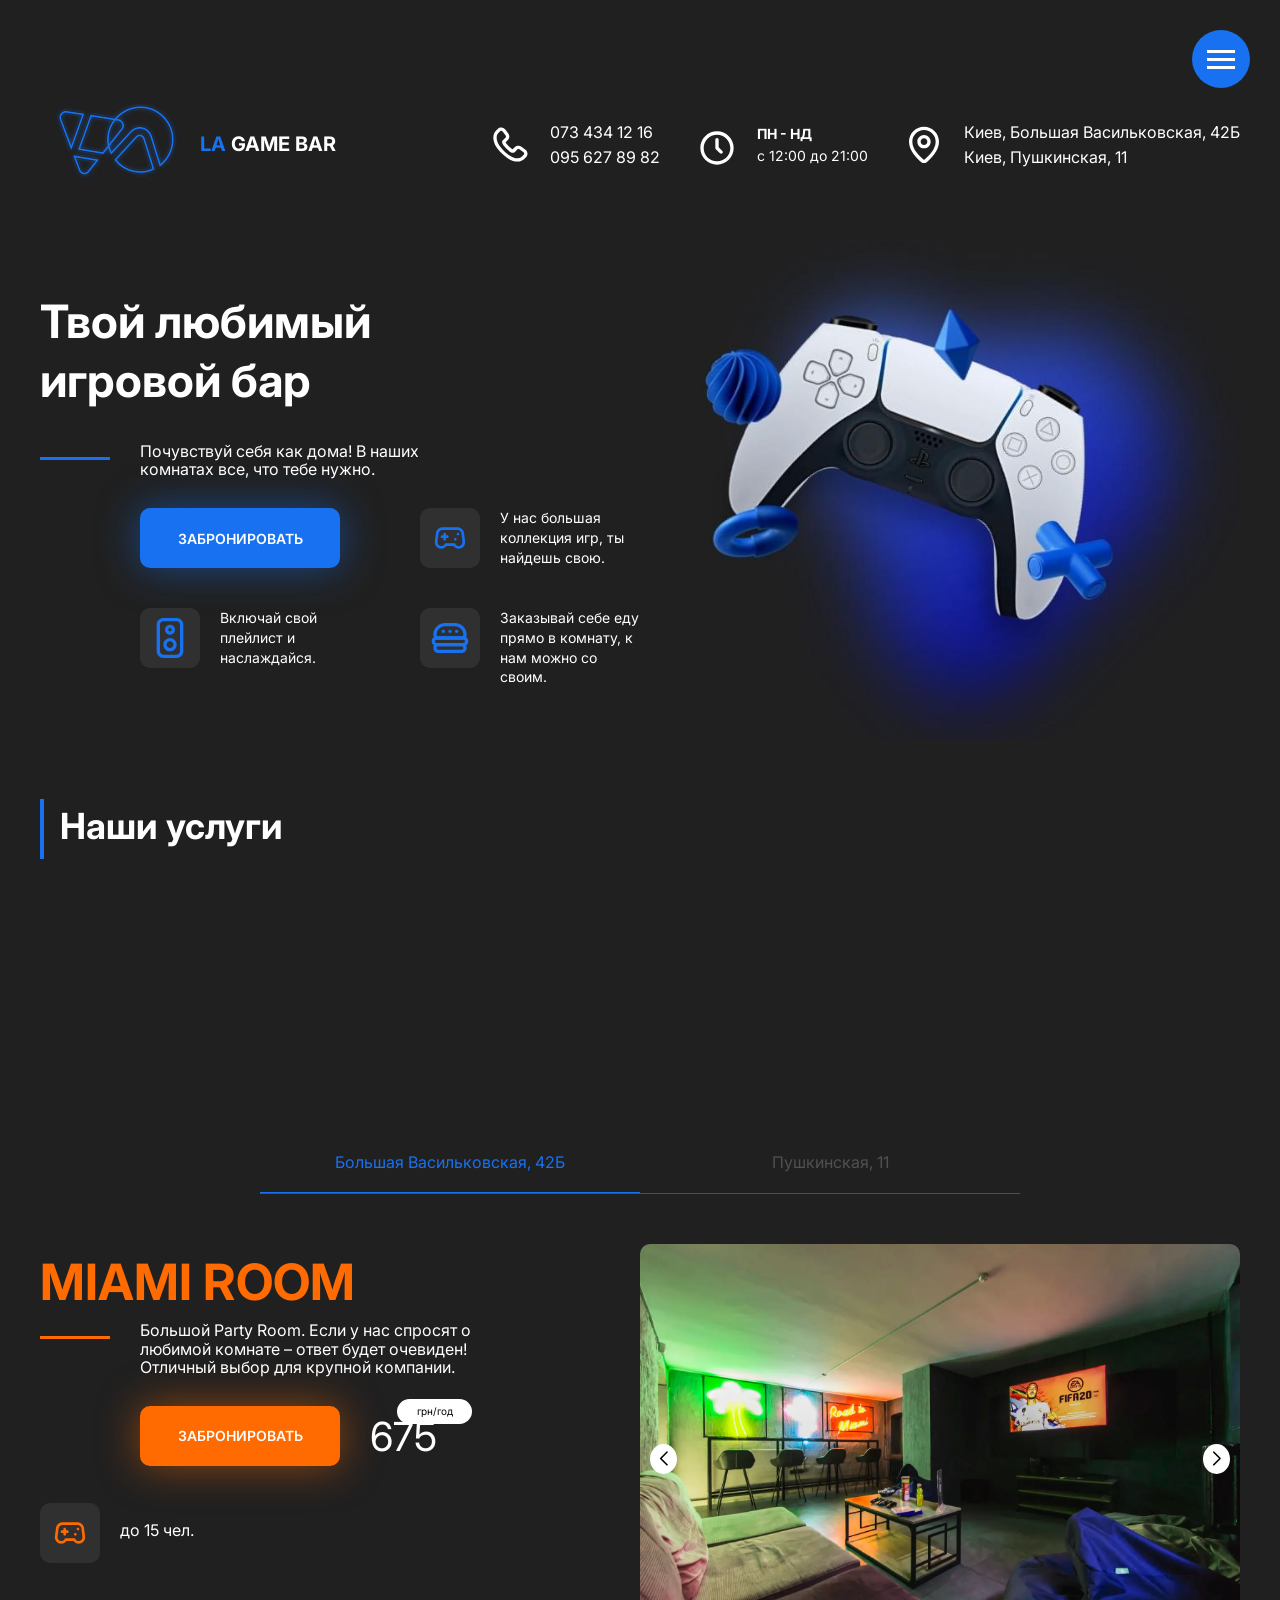
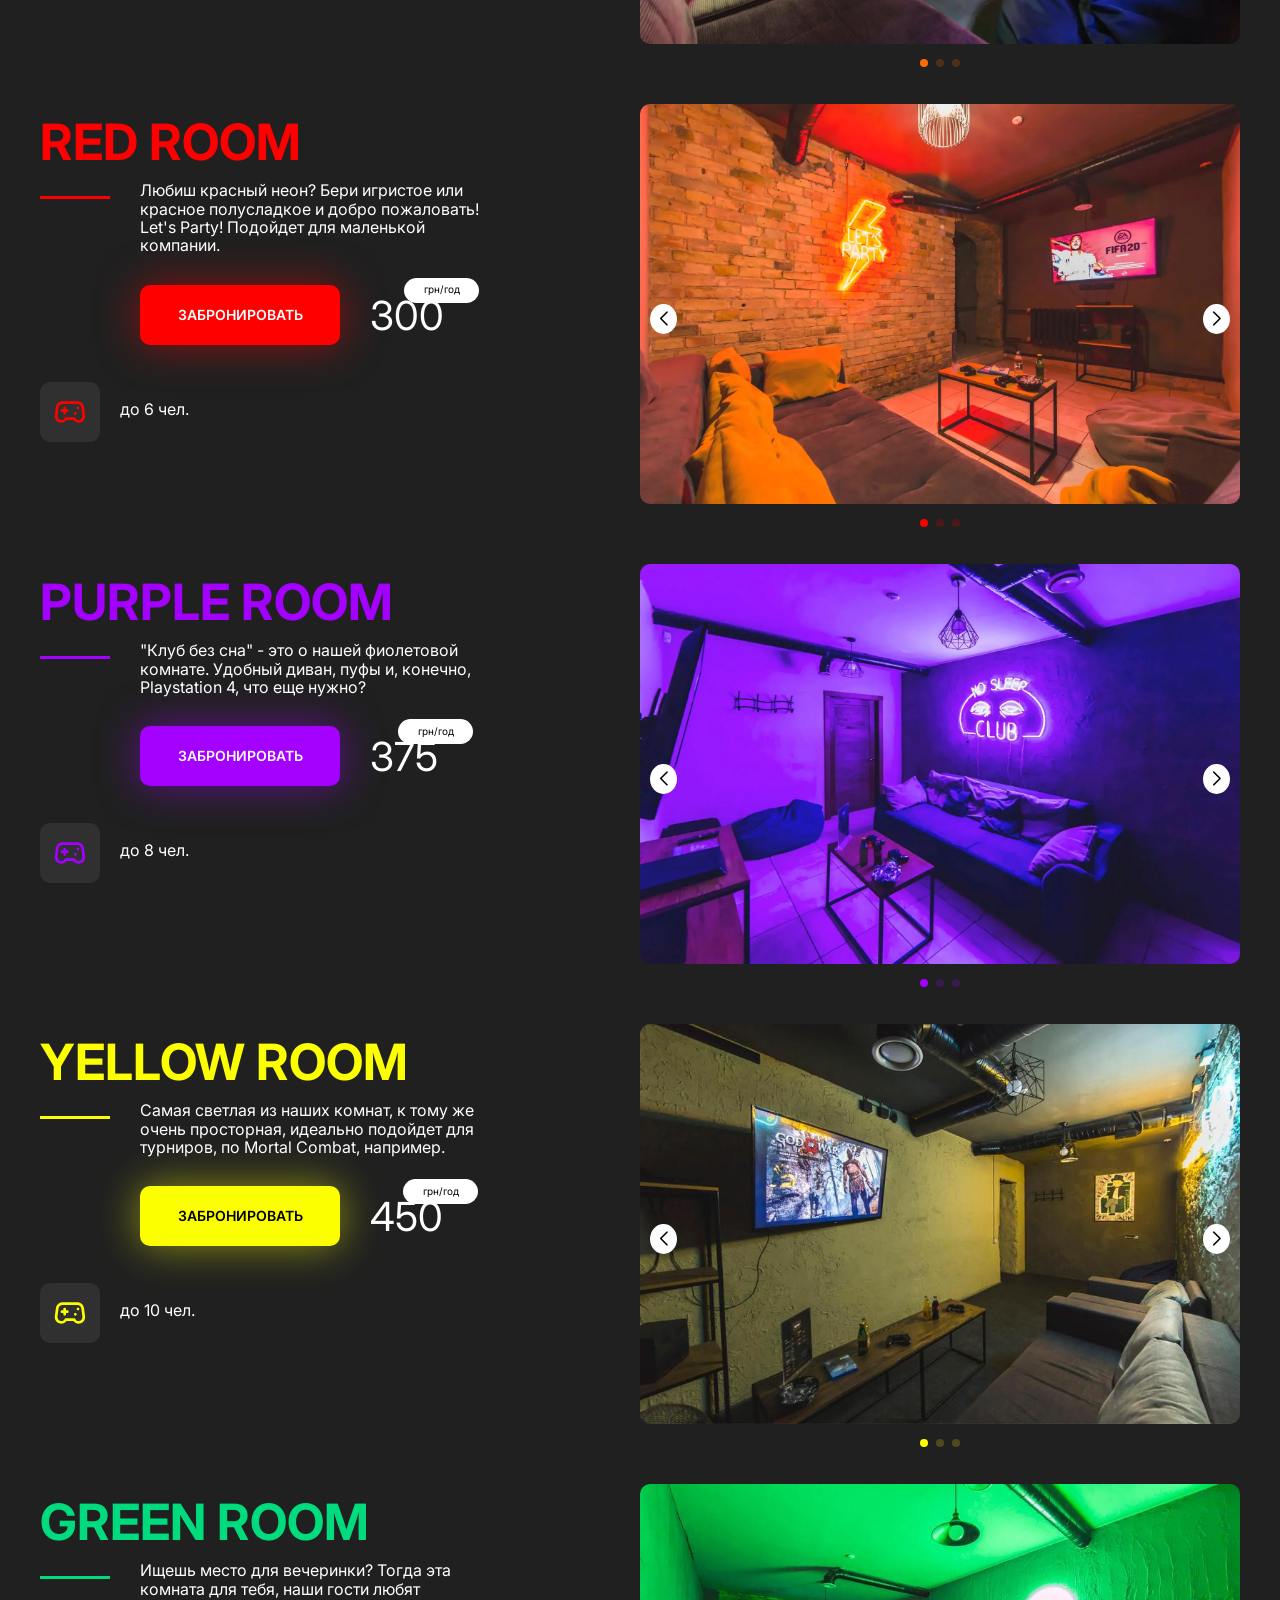
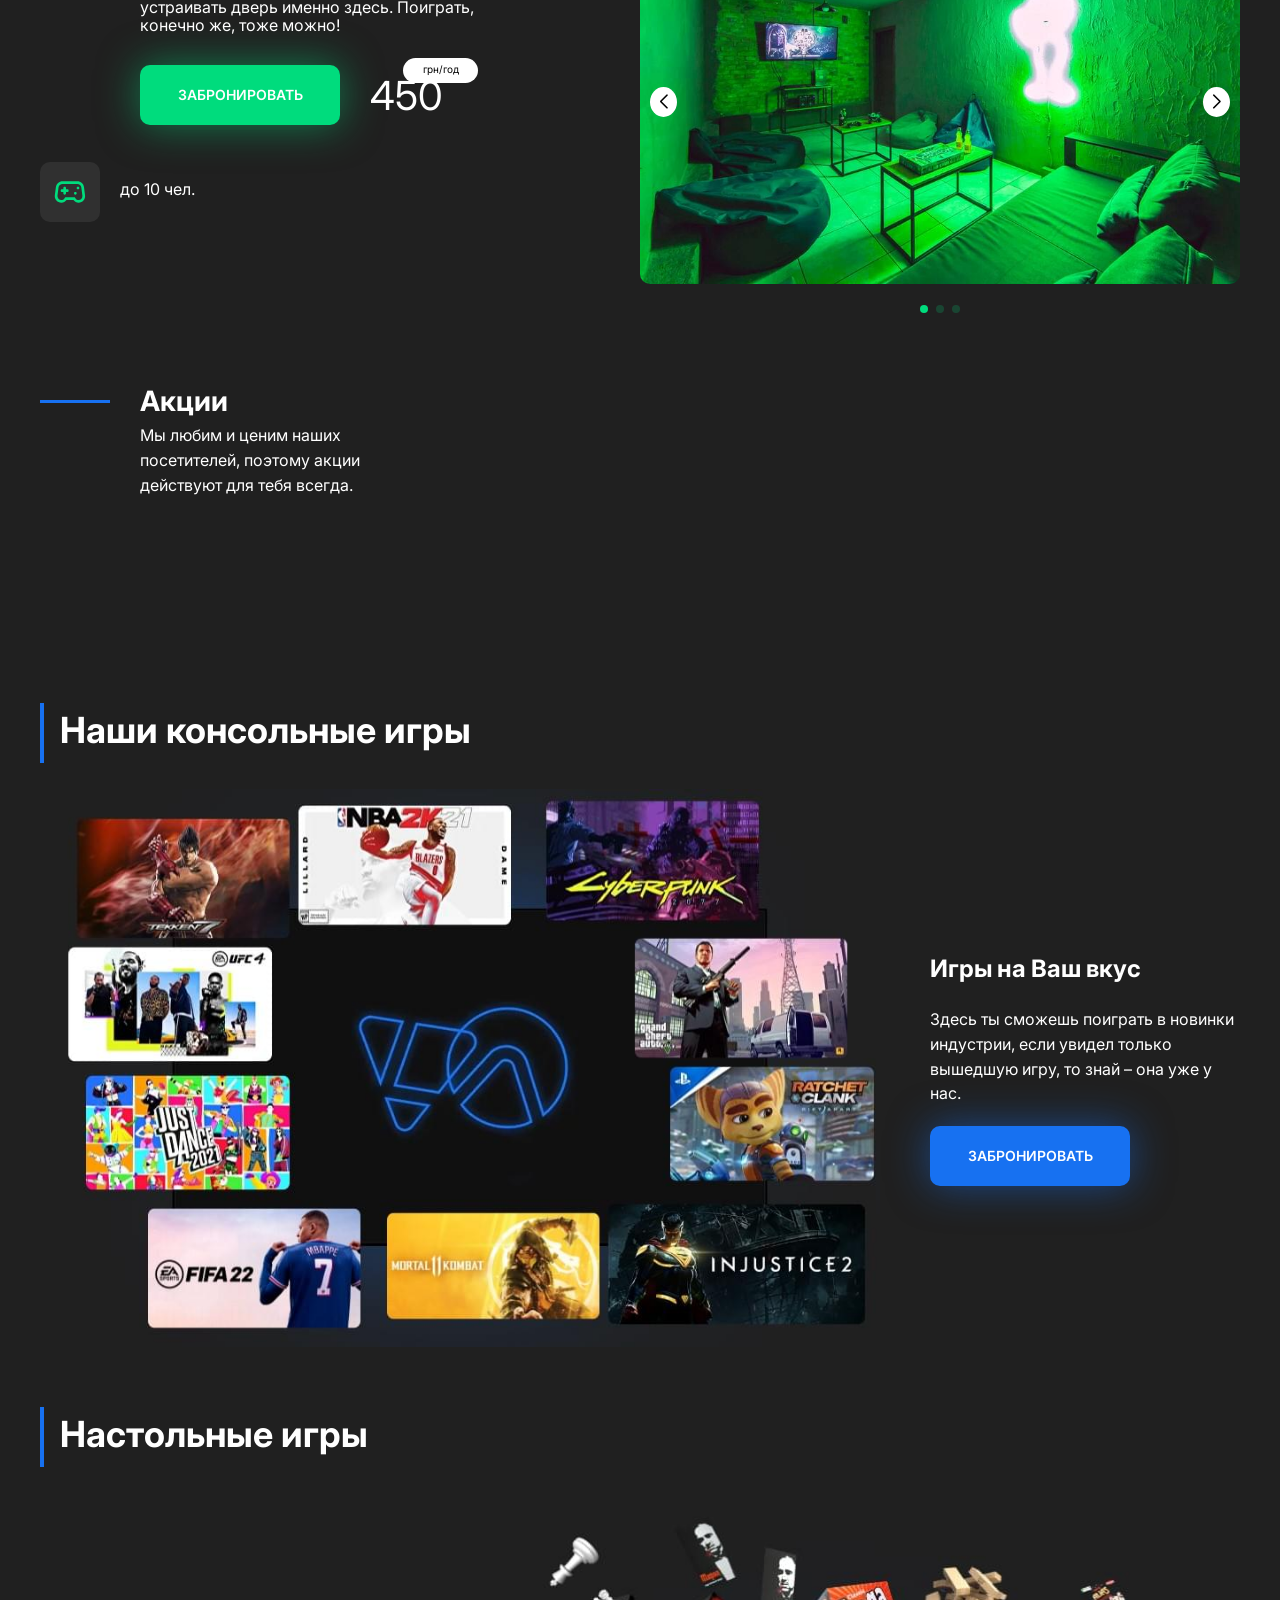
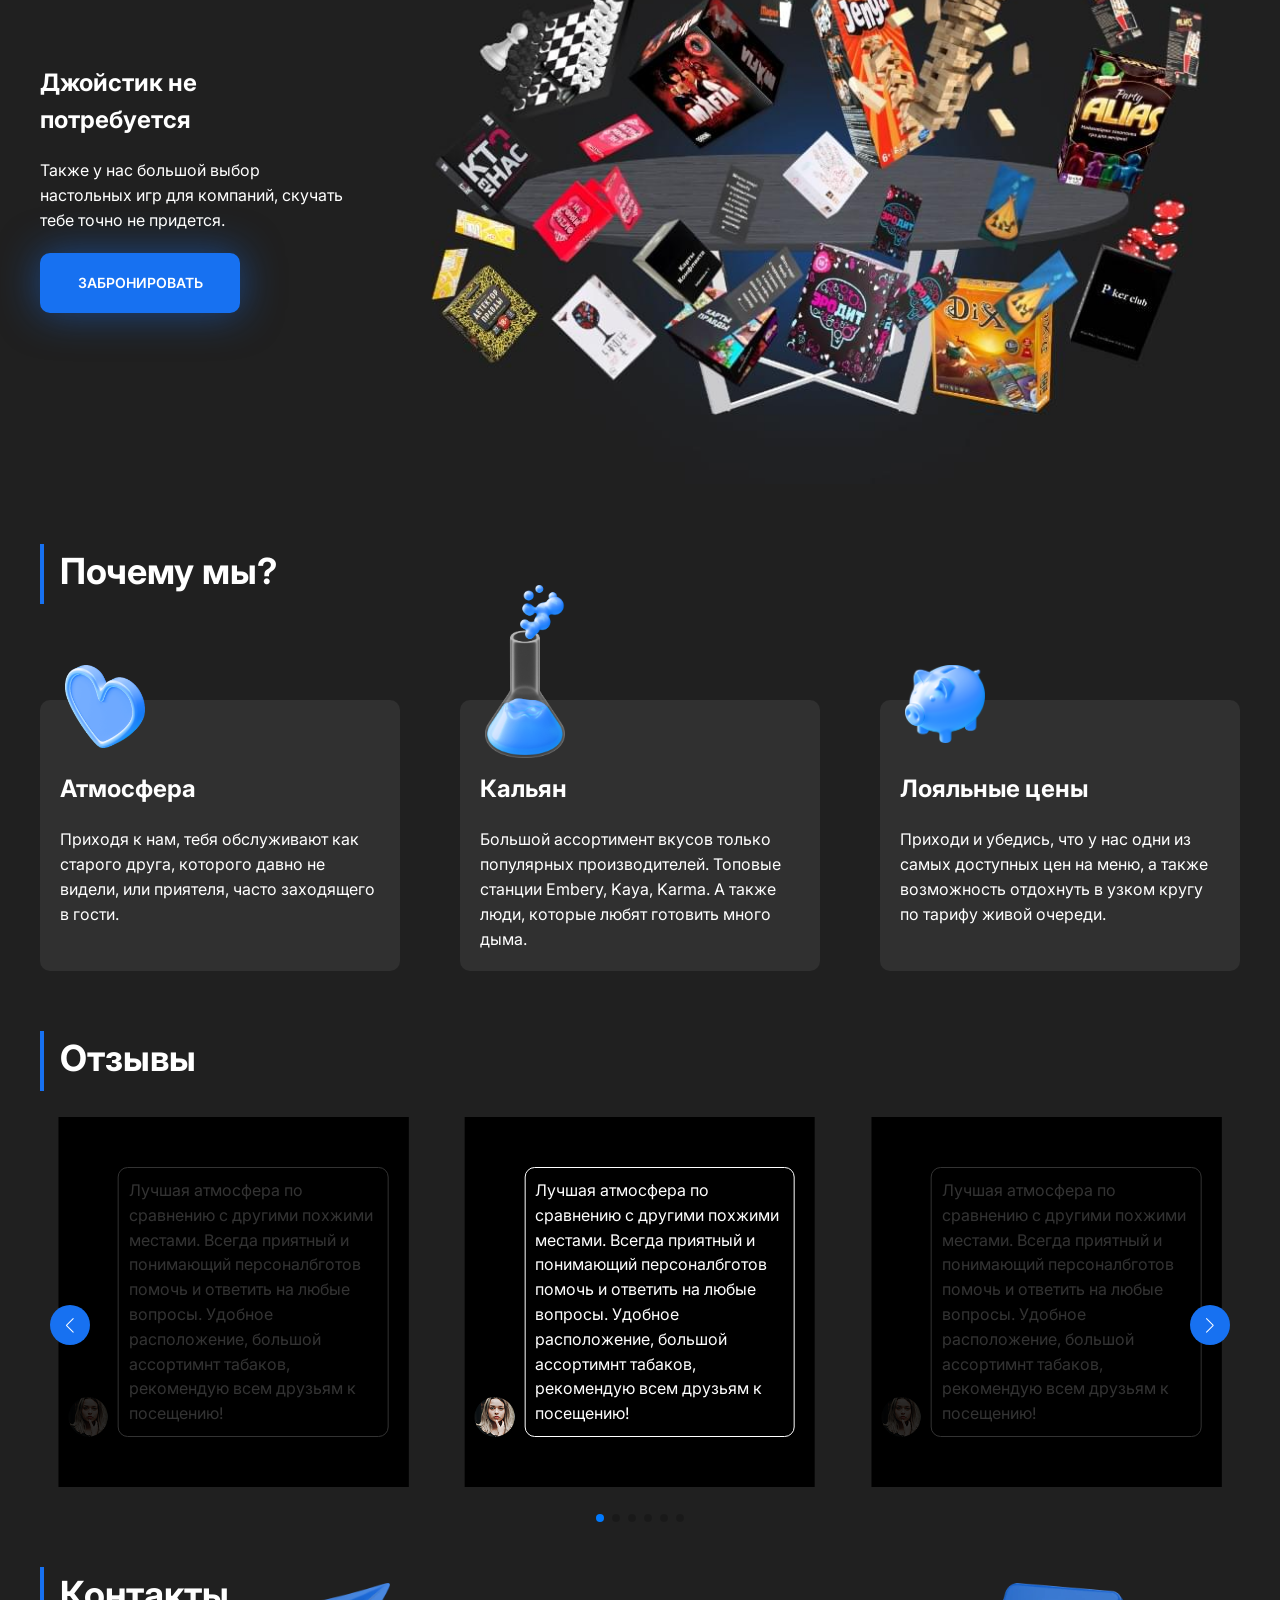
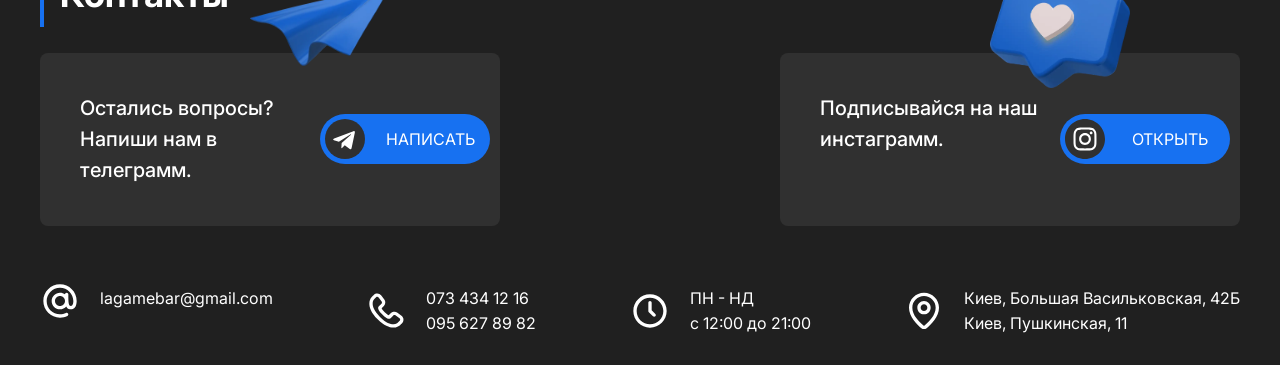
==== commit 2ad1c5e9: "Add files via upload" ====
--- a/lagame/index.html
+++ b/lagame/index.html
@@ -1,733 +1,752 @@
-<!DOCTYPE html>
-<html lang="en">
-
-<head>
-  <meta charset="UTF-8">
-  <meta http-equiv="X-UA-Compatible" content="IE=edge">
-  <meta name="viewport" content="width=device-width, initial-scale=1.0">
-  <title>LA GAME BAR</title>
-  <link rel="preconnect" href="https://fonts.googleapis.com">
-  <link rel="preconnect" href="https://fonts.gstatic.com" crossorigin>
-  <link href="https://fonts.googleapis.com/css2?family=Inter:wght@300;400;500;600;700&display=swap&_v=20230723134143" rel="stylesheet">
-  <link rel="stylesheet" href="css/style.min.css?_v=20230723134143">
-</head>
-
-<body>
-  <div class="wrapper">
-    <header class="header">
-  <div class="container">
-    <div class="header__inner">
-      <a class="logo" href="#">
-        <img src="img/header/logo.png" alt="logo">
-        <span class="logo__text"><span>LA</span> GAME BAR</span>
-      </a>
-      <div class="header__info">
-        <div class="header__phone phone">
-          <a href="tel:0734341216">073 434 12 16</a>
-          <a href="tel:0734341216">095 627 89 82</a>
-        </div>
-        <div class="header__shedule shedule"><span>ПН - НД</span> с 12:00 до 21:00</div>
-        <div class="header__adress adress">
-          <a href="https://goo.gl/maps/hXDTW1cyFkQvvnxu5" target="_blank">Киев, Большая Васильковская, 42Б</a>
-          <a href="https://goo.gl/maps/qrntzmqSRj3HD3n86" target="_blank">Киев, Пушкинская, 11</a>
-        </div>
-      </div>
-      <button class="menu-btn" aria-label="button menu">
-        <span></span>
-      </button>
-    </div>
-    <aside class="side-menu">
-      <button class="side-menu__close">
-        <img src="img/icons/close-icon.svg" alt="close icon">
-      </button>
-      <div class="side-menu__box">
-        <nav class="nav">
-          <ul class="side-menu__list">
-            <li class="side-menu__item">
-              <a href="#service" class="side-menu__link">Услуги</a>
-            </li>
-            <li class="side-menu__item">
-              <a href="#rooms" class="side-menu__link">Комнаты</a>
-            </li>
-            <li class="side-menu__item">
-              <a href="#promo" class="side-menu__link">Акции</a>
-            </li>
-            <li class="side-menu__item">
-              <a href="#games" class="side-menu__link">Игры</a>
-            </li>
-            <li class="side-menu__item">
-              <a href="#contacts" class="side-menu__link">Контакты</a>
-            </li>
-            <li class="side-menu__item">
-              <a href="#!" class="side-menu__link popup-btn" data-path="menu" aria-label="button popup menu">Наше меню</a>
-            </li>
-          </ul>
-        </nav>
-        <div class="side-menu__info">
-          <a href="https://goo.gl/maps/hXDTW1cyFkQvvnxu5" target="_blank">Киев, Большая Васильковская, 42Б</a>
-          <a href="https://goo.gl/maps/qrntzmqSRj3HD3n86" target="_blank">Киев, Пушкинская, 11</a>
-          <a href="tel:0734341216">073 434 12 16</a>
-          <a href="tel:0734341216">095 627 89 82</a>
-        </div>
-      </div>
-    </aside>
-  </div>
-</header>
-    <main class="main">
-      <section class="hero">
-  <div class="container">
-    <div class="hero__inner">
-      <div class="hero__content">
-        <h1 class="hero__title">Твой любимый игровой бар</h1>
-        <p class="hero__subtitle text-block">Почувствуй себя как дома! В наших комнатах все, что тебе нужно.</p>
-        <div class="hero__box">
-          <div class="hero__box-item">
-            <a class="btn hero__btn" href="#rooms">Забронировать</a>
-            <div class="hero__info info-block">
-              <p class="hero__info-text">
-                У нас большая коллекция игр, ты найдешь свою.
-              </p>
-            </div>
-          </div>
-          <div class="hero__box-item">
-            <div class="hero__info info-block hero__info--music">
-              <p class="hero__info-text">
-                Включай свой плейлист и наслаждайся.
-              </p>
-            </div>
-            <div class="hero__info info-block hero__info--food">
-              <p class="hero__info-text">
-                Заказывай себе еду прямо в комнату,
-                к нам можно со своим.
-              </p>
-            </div>
-          </div>
-        </div>
-      </div>
-      <div class="hero__img" data-aos="zoom-in-left" data-aos-duration="2000">
-        <img src="img/hero/1.jpg" alt="gamepad">
-      </div>
-    </div>
-  </div>
-</section>
-      <section class="service" id="service">
-  <div class="container">
-    <h2 class="service__title title">Наши услуги</h2>
-    <div class="service__body">
-      <div class="service__item" data-aos="fade-right"  data-aos-duration="1000">
-        <div class="service__item-name">Игры</div>
-        <p class="service__text">
-          Все детство мы провели в подобных заведениях. Теперь мы собрали все самые лучшие игры для вас!
-        </p>
-        <img class="service__img service__img--gamepad" src="img/service/1.png" alt="gamepad">
-      </div>
-      <div class="service__item" data-aos="fade-right" data-aos-delay="500"  data-aos-duration="1000">
-        <div class="service__item-name">Бар</div>
-        <p class="service__text">
-          Имеются стандартные снеки, а также алкогольные и безалкогольные напитки.
-        </p>
-        <img class="service__img service__img--bottle" src="img/service/2.png" alt="bottle">
-        <button class="popup-btn popup-menu--circle" data-path="menu" aria-label=" button popup menu">Меню</button>
-      </div>
-      <div class="service__item" data-aos="fade-right" data-aos-delay="1000"  data-aos-duration="1000">
-        <div class="service__item-name">Кальян</div>
-        <p class="service__text">
-          Наши станции точно не оставят тебя безразличным. Дым + любимая игра на PS5 = идеальный вечер!
-        </p>
-        <img class="service__img service__img--smoke" src="img/service/3.png" alt="smoke">
-      </div>
-    </div>
-  </div>
-</section>
-      <div class="rooms" id="rooms">
-  <div class="container">
-    <div class="rooms__tabs">
-      <div class="rooms__tabs-buttons">
-        <button class="rooms__tabs-btn active" data-tab="#tab-1">Большая Васильковская, 42Б</button>
-        <button class="rooms__tabs-btn" data-tab="#tab-2">Пушкинская, 11</button>
-      </div>
-      <div class="rooms__tabs-content-box active" id="tab-1">
-        <div class="rooms__tabs-content-item">
-          <div class="rooms__tabs-info">
-            <h3 class="rooms__tabs-title rooms__tabs-title--miami">MIAMI ROOM</h3>
-            <p class="text-block text-block--miami">Большой Party Room. Если у нас спросят о любимой комнате –
-              ответ будет очевиден! Отличный выбор для крупной компании.
-            </p>
-            <div class="rooms_tabs-reserve">
-              <button class="popup-btn popup-btn--miami btn" data-path="reserve" data-color="miami">Забронировать</button>
-              <div class="rooms__tabs-price">675
-                <span>грн/год</span>
-              </div>
-            </div>
-            <div class="info-block info-block--miami">до 15 чел.</div>
-          </div>
-          <div class="rooms__slider rooms__slider--miami">
-            <div class="swiper">
-              <div class="swiper-wrapper">
-                <div class="swiper-slide">
-                  <div class="rooms__slider-item">
-                    <img src="img/slider/miami/1.jpg" alt="slider image">
-                  </div>
-                </div>
-                <div class="swiper-slide">
-                  <div class="rooms__slider-item">
-                    <img src="img/slider/miami/2.jpg" alt="slider image">
-                  </div>
-                </div>
-                <div class="swiper-slide">
-                  <div class="rooms__slider-item">
-                    <img src="img/slider/miami/3.jpg" alt="slider image">
-                  </div>
-                </div>
-              </div>
-              <div class="swiper-button-prev"></div>
-              <div class="swiper-button-next"></div>
-              <div class="swiper-pagination"></div>
-            </div>
-          </div>
-        </div>
-        <div class="rooms__tabs-content-item">
-          <div class="rooms__tabs-info">
-            <h3 class="rooms__tabs-title rooms__tabs-title--red">RED ROOM</h3>
-            <p class="text-block text-block--red">Любиш красный неон?
-              Бери игристое или красное полусладкое и добро пожаловать! Let's Party!
-              Подойдет для маленькой компании.
-            </p>
-            <div class="rooms_tabs-reserve">
-              <button class="popup-btn popup-btn--red btn" data-path="reserve" data-color="red">Забронировать</button>
-              <div class="rooms__tabs-price">300
-                <span>грн/год</span>
-              </div>
-            </div>
-            <div class="info-block info-block--red">до 6 чел.</div>
-          </div>
-          <div class="rooms__slider rooms__slider--red">
-            <div class="swiper">
-              <div class="swiper-wrapper">
-                <div class="swiper-slide">
-                  <div class="rooms__slider-item">
-                    <img src="img/slider/red/1.jpg" alt="slider image">
-                  </div>
-                </div>
-                <div class="swiper-slide">
-                  <div class="rooms__slider-item">
-                    <img src="img/slider/red/2.jpg" alt="slider image">
-                  </div>
-                </div>
-                <div class="swiper-slide">
-                  <div class="rooms__slider-item">
-                    <img src="img/slider/red/3.jpg" alt="slider image">
-                  </div>
-                </div>
-              </div>
-              <div class="swiper-button-prev"></div>
-              <div class="swiper-button-next"></div>
-              <div class="swiper-pagination"></div>
-            </div>
-          </div>
-        </div>
-        <div class="rooms__tabs-content-item">
-          <div class="rooms__tabs-info">
-            <h3 class="rooms__tabs-title rooms__tabs-title--purple">PURPLE ROOM</h3>
-            <p class="text-block text-block--purple">"Клуб без сна" - это о нашей фиолетовой комнате. Удобный диван, пуфы
-              и, конечно, Playstation 4, что еще нужно?</p>
-            <div class="rooms_tabs-reserve">
-              <button class="popup-btn popup-btn--purple btn" data-path="reserve" data-color="purple">Забронировать</button>
-              <div class="rooms__tabs-price">375
-                <span>грн/год</span>
-              </div>
-            </div>
-            <div class="info-block info-block--purple">до 8 чел.</div>
-          </div>
-          <div class="rooms__slider rooms__slider--purple">
-            <div class="swiper">
-              <div class="swiper-wrapper">
-                <div class="swiper-slide">
-                  <div class="rooms__slider-item">
-                    <img src="img/slider/purple/1.jpg" alt="slider image">
-                  </div>
-                </div>
-                <div class="swiper-slide">
-                  <div class="rooms__slider-item">
-                    <img src="img/slider/purple/2.jpg" alt="slider image">
-                  </div>
-                </div>
-                <div class="swiper-slide">
-                  <div class="rooms__slider-item">
-                    <img src="img/slider/purple/3.jpg" alt="slider image">
-                  </div>
-                </div>
-              </div>
-              <div class="swiper-button-prev"></div>
-              <div class="swiper-button-next"></div>
-              <div class="swiper-pagination"></div>
-            </div>
-          </div>
-        </div>
-        <div class="rooms__tabs-content-item">
-          <div class="rooms__tabs-info">
-            <h3 class="rooms__tabs-title rooms__tabs-title--yellow">YELLOW ROOM</h3>
-            <p class="text-block text-block--yellow">Самая светлая из наших комнат, к тому же очень просторная, идеально
-              подойдет для турниров, по Mortal Combat, например.</p>
-            <div class="rooms_tabs-reserve">
-              <button class="popup-btn popup-btn--yellow btn" data-path="reserve" data-color="yellow">Забронировать</button>
-              <div class="rooms__tabs-price">450
-                <span>грн/год</span>
-              </div>
-            </div>
-            <div class="info-block info-block--yellow">до 10 чел.</div>
-          </div>
-          <div class="rooms__slider rooms__slider--yellow">
-            <div class="swiper">
-              <div class="swiper-wrapper">
-                <div class="swiper-slide">
-                  <div class="rooms__slider-item">
-                    <img src="img/slider/yellow/1.jpg" alt="slider image">
-                  </div>
-                </div>
-                <div class="swiper-slide">
-                  <div class="rooms__slider-item">
-                    <img src="img/slider/yellow/2.jpg" alt="slider image">
-                  </div>
-                </div>
-                <div class="swiper-slide">
-                  <div class="rooms__slider-item">
-                    <img src="img/slider/yellow/3.jpg" alt="slider image">
-                  </div>
-                </div>
-              </div>
-              <div class="swiper-button-prev"></div>
-              <div class="swiper-button-next"></div>
-              <div class="swiper-pagination"></div>
-            </div>
-          </div>
-        </div>
-        <div class="rooms__tabs-content-item">
-          <div class="rooms__tabs-info">
-            <h3 class="rooms__tabs-title rooms__tabs-title--green">GREEN ROOM</h3>
-            <p class="text-block text-block--green">Ищешь место для вечеринки?
-              Тогда эта комната для тебя, наши гости любят устраивать дверь именно здесь.
-              Поиграть, конечно же, тоже можно!</p>
-            <div class="rooms_tabs-reserve">
-              <button class="popup-btn popup-btn--green btn" data-path="reserve" data-color="green">Забронировать</button>
-              <div class="rooms__tabs-price">450
-                <span>грн/год</span>
-              </div>
-            </div>
-            <div class="info-block info-block--green">до 10 чел.</div>
-          </div>
-          <div class="rooms__slider rooms__slider--green">
-            <div class="swiper">
-              <div class="swiper-wrapper">
-                <div class="swiper-slide">
-                  <div class="rooms__slider-item">
-                    <img src="img/slider/green/1.jpg" alt="slider image">
-                  </div>
-                </div>
-                <div class="swiper-slide">
-                  <div class="rooms__slider-item">
-                    <img src="img/slider/green/2.jpg" alt="slider image">
-                  </div>
-                </div>
-                <div class="swiper-slide">
-                  <div class="rooms__slider-item">
-                    <img src="img/slider/green/3.jpg" alt="slider image">
-                  </div>
-                </div>
-              </div>
-              <div class="swiper-button-prev"></div>
-              <div class="swiper-button-next"></div>
-              <div class="swiper-pagination"></div>
-            </div>
-          </div>
-        </div>
-      </div>
-      <div class="rooms__tabs-content-box" id="tab-2">
-        <div class="rooms__tabs-content-item">
-          <div class="rooms__tabs-info">
-            <h3 class="rooms__tabs-title rooms__tabs-title--m">M ROOM</h3>
-            <p class="text-block text-block--m">Наша новая комната выполнена
-              в фирменных цветах LA GAME BAR. Если ты любишь нас и все синее – эта комната для тебя.</p>
-            <div class="rooms_tabs-reserve">
-              <button class="popup-btn popup-btn--m btn" data-path="reserve" data-color="M">Забронировать</button>
-              <div class="rooms__tabs-price">500
-                <span>грн/год</span>
-              </div>
-            </div>
-            <div class="info-block info-block--m">до 10-12 чел.</div>
-          </div>
-          <div class="rooms__slider rooms__slider--m">
-            <div class="swiper">
-              <div class="swiper-wrapper">
-                <div class="swiper-slide">
-                  <div class="rooms__slider-item">
-                    <img src="img/slider/m/1.jpg" alt="slider image">
-                  </div>
-                </div>
-                <div class="swiper-slide">
-                  <div class="rooms__slider-item">
-                    <img src="img/slider/m/2.jpg" alt="slider image">
-                  </div>
-                </div>
-                <div class="swiper-slide">
-                  <div class="rooms__slider-item">
-                    <img src="img/slider/m/3.jpg" alt="slider image">
-                  </div>
-                </div>
-                <div class="swiper-slide">
-                  <div class="rooms__slider-item">
-                    <img src="img/slider/m/4.jpg" alt="slider image">
-                  </div>
-                </div>
-                <div class="swiper-slide">
-                  <div class="rooms__slider-item">
-                    <img src="img/slider/m/5.jpg" alt="slider image">
-                  </div>
-                </div>
-              </div>
-              <div class="swiper-button-prev"></div>
-              <div class="swiper-button-next"></div>
-              <div class="swiper-pagination"></div>
-            </div>
-          </div>
-        </div>
-        <div class="rooms__tabs-content-item">
-          <div class="rooms__tabs-info">
-            <h3 class="rooms__tabs-title rooms__tabs-title--l">L ROOM</h3>
-            <p class="text-block text-block--l">Для любителей мультфильма "Корпорация монстров", и в частности Салливана -
-              Добро пожаловать.</p>
-            <div class="rooms_tabs-reserve">
-              <button class="popup-btn popup-btn--l btn" data-path="reserve" data-color="L">Забронировать</button>
-              <div class="rooms__tabs-price">700
-                <span>грн/год</span>
-              </div>
-            </div>
-            <div class="info-block info-block--l">до 15 чел.</div>
-          </div>
-          <div class="rooms__slider rooms__slider--l">
-            <div class="swiper">
-              <div class="swiper-wrapper">
-                <div class="swiper-slide">
-                  <div class="rooms__slider-item">
-                    <img src="img/slider/l/1.jpg" alt="slider image">
-                  </div>
-                </div>
-                <div class="swiper-slide">
-                  <div class="rooms__slider-item">
-                    <img src="img/slider/l/2.jpg" alt="slider image">
-                  </div>
-                </div>
-                <div class="swiper-slide">
-                  <div class="rooms__slider-item">
-                    <img src="img/slider/l/3.jpg" alt="slider image">
-                  </div>
-                </div>
-                <div class="swiper-slide">
-                  <div class="rooms__slider-item">
-                    <img src="img/slider/l/4.jpg" alt="slider image">
-                  </div>
-                </div>
-              </div>
-              <div class="swiper-button-prev"></div>
-              <div class="swiper-button-next"></div>
-              <div class="swiper-pagination"></div>
-            </div>
-          </div>
-        </div>
-        <div class="rooms__tabs-content-item">
-          <div class="rooms__tabs-info">
-            <h3 class="rooms__tabs-title rooms__tabs-title--xl">XL ROOM</h3>
-            <p class="text-block text-block--xl">ДВ этой комнате так много места, что там завелась акула, крупные компании
-              – вам сюда.</p>
-            <div class="rooms_tabs-reserve">
-              <button class="popup-btn popup-btn--xl btn" data-path="reserve" data-color="XL">Забронировать</button>
-              <div class="rooms__tabs-price">700
-                <span>грн/год</span>
-              </div>
-            </div>
-            <div class="info-block info-block--xl">до 15 чел.</div>
-          </div>
-          <div class="rooms__slider rooms__slider--xl">
-            <div class="swiper">
-              <div class="swiper-wrapper">
-                <div class="swiper-slide">
-                  <div class="rooms__slider-item">
-                    <img src="img/slider/xl/1.jpg" alt="slider image">
-                  </div>
-                </div>
-                <div class="swiper-slide">
-                  <div class="rooms__slider-item">
-                    <img src="img/slider/xl/2.jpg" alt="slider image">
-                  </div>
-                </div>
-                <div class="swiper-slide">
-                  <div class="rooms__slider-item">
-                    <img src="img/slider/xl/3.jpg" alt="slider image">
-                  </div>
-                </div>
-                <div class="swiper-slide">
-                  <div class="rooms__slider-item">
-                    <img src="img/slider/xl/4.jpg" alt="slider image">
-                  </div>
-                </div>
-              </div>
-              <div class="swiper-button-prev"></div>
-              <div class="swiper-button-next"></div>
-              <div class="swiper-pagination"></div>
-            </div>
-          </div>
-        </div>
-        <div class="rooms__tabs-content-item"></div>
-      </div>
-    </div>
-  </div>
-</div>
-      <div class="promo" id="promo">
-  <div class="container">
-    <div class="promo__inner">
-      <div class="promo__text">
-        <h6 class="promo__title">Акции</h6>
-        <p class="promo__descr">
-          Мы любим и ценим наших
-          посетителей, поэтому акции
-          действуют для тебя всегда.
-        </p>
-      </div>
-      <div class="promo__box">
-        <div class="promo__item promo__item--1" data-aos="fade-right" data-aos-duration="2000">
-          <h6 class="promo__item-title">Живая очередь</h6>
-          <p class="promo__item-text">Оказались рядом, но забыли забронировать комнату? Для живой очереди, любая свободна
-            комната будет стоить
-            75 грн в час с одного человека.
-          </p>
-          <div class="promo__num">01</div>
-          <img class="promo__img" src="img/promo/black.png" alt="">
-        </div>
-        <div class="promo__item promo__item--2" data-aos="fade-right" data-aos-delay="500" data-aos-duration="2000">
-          <h6 class="promo__item-title">Имениннику</h6>
-          <p class="promo__item-text">Дарим 10% скидки в аренду комнаты. Так что с местом на день рождения Вы
-            определились.
-          </p>
-          <div class="promo__num">02</div>
-          <img class="promo__img" src="img/promo/white.png" alt="">
-        </div>
-      </div>
-    </div>
-  </div>
-</div>
-      <section class="games" id="games">
-  <div class="container">
-    <h2 class="games__title title">Наши консольные игры</h2>
-    <div class="games__box">
-      <div class="games__img" data-aos="zoom-in" data-aos-duration="2000">
-        <img src="img/games/1.jpg" alt="games">
-      </div>
-      <div class="games__descr">
-        <h6 class="games__descr-title">Игры на Ваш вкус</h6>
-        <p class="games__descr-text">
-          Здесь ты сможешь поиграть в новинки индустрии, если увидел только вышедшую игру, то знай – она уже у нас.
-        </p>
-        <a class="btn" href="#rooms" data-path="reserve">Забронировать</a>
-      </div>
-    </div>
-  </div>
-</section>
-<section class="games games--table">
-  <div class="container">
-    <h2 class="games__title title">Настольные игры</h2>
-    <div class="games__box">
-      <div class="games__img" data-aos="zoom-in" data-aos-duration="2000">
-        <img src="img/games/2.jpg" alt="games">
-      </div>
-      <div class="games__descr">
-        <h6 class="games__descr-title">Джойстик не потребуется</h6>
-        <p class="games__descr-text">
-          Также у нас большой выбор настольных игр для компаний, скучать тебе точно не придется.
-        </p>
-        <a class="btn" href="#rooms" data-path="reserve">Забронировать</a>
-      </div>
-    </div>
-  </div>
-</section>
-
-      <section class="benefits" id="benefits">
-  <div class="container">
-    <h2 class="benefits__title title">Почему мы?</h2>
-    <div class="benefits__body">
-      <div class="benefits__item" data-aos="fade-right"  data-aos-duration="1000">
-        <div class="benefits__item-name">Атмосфера</div>
-        <p class="benefits__text">
-          Приходя к нам, тебя обслуживают как старого друга, которого давно не видели, или приятеля, часто заходящего в гости.
-        </p>
-        <img class="benefits__img" src="img/benefits/1.png" alt="heart">
-      </div>
-      <div class="benefits__item" data-aos="fade-right" data-aos-delay="500"  data-aos-duration="1000">
-        <div class="benefits__item-name">Кальян</div>
-        <p class="benefits__text">
-          Большой ассортимент вкусов только популярных производителей. Топовые станции Embery, Kaya, Karma. А также люди, которые любят готовить много дыма.
-        </p>
-        <img class="benefits__img benefits__img--smoke" src="img/benefits/2.png" alt="smoke">
-      </div>
-      <div class="benefits__item" data-aos="fade-right" data-aos-delay="1000"  data-aos-duration="1000">
-        <div class="benefits__item-name">Лояльные цены</div>
-        <p class="benefits__text">
-          Приходи и убедись, что у нас одни из самых доступных цен на меню, а также возможность отдохнуть в узком кругу по тарифу живой очереди.
-        </p>
-        <img class="benefits__img" src="img/benefits/3.png" alt="price">
-      </div>
-    </div>
-  </div>
-</section>
-      <div class="feedback">
-  <div class="container">
-    <h2 class="feedback__title title">Отзывы</h2>
-    <div class="swiper">
-      <div class="swiper-wrapper">
-        <div class="swiper-slide">
-          <div class="feedback__item">
-            <p class="feedback__text">
-              Лучшая атмосфера по сравнению с другими похжими местами. Всегда приятный и понимающий персоналбготов
-              помочь
-              и ответить на любые вопросы. Удобное расположение, большой ассортимнт табаков, рекомендую всем друзьям к
-              посещению!
-            </p>
-            <img class="avatar" src="img/feedback/ava.png" alt="user">
-          </div>
-        </div>
-        <div class="swiper-slide">
-          <div class="feedback__item">
-            <p class="feedback__text">
-              Лучшая атмосфера по сравнению с другими похжими местами. Всегда приятный и понимающий персоналбготов
-              помочь
-              и ответить на любые вопросы. Удобное расположение, большой ассортимнт табаков, рекомендую всем друзьям к
-              посещению!
-            </p>
-            <img class="avatar" src="img/feedback/ava.png" alt="user">
-          </div>
-        </div>
-        <div class="swiper-slide">
-          <div class="feedback__item">
-            <p class="feedback__text">
-              Лучшая атмосфера по сравнению с другими похжими местами. Всегда приятный и понимающий персоналбготов
-              помочь
-              и ответить на любые вопросы. Удобное расположение, большой ассортимнт табаков, рекомендую всем друзьям к
-              посещению!
-            </p>
-            <img class="avatar" src="img/feedback/ava.png" alt="user">
-          </div>
-        </div>
-        <div class="swiper-slide">
-          <div class="feedback__item">
-            <p class="feedback__text">
-              Лучшая атмосфера по сравнению с другими похжими местами. Всегда приятный и понимающий персоналбготов
-              помочь
-              и ответить на любые вопросы. Удобное расположение, большой ассортимнт табаков, рекомендую всем друзьям к
-              посещению!
-            </p>
-            <img class="avatar" src="img/feedback/ava.png" alt="user">
-          </div>
-        </div>
-        <div class="swiper-slide">
-          <div class="feedback__item">
-            <p class="feedback__text">
-              Лучшая атмосфера по сравнению с другими похжими местами. Всегда приятный и понимающий персоналбготов
-              помочь
-              и ответить на любые вопросы. Удобное расположение, большой ассортимнт табаков, рекомендую всем друзьям к
-              посещению!
-            </p>
-            <img class="avatar" src="img/feedback/ava.png" alt="user">
-          </div>
-        </div>
-        <div class="swiper-slide">
-          <div class="feedback__item">
-            <p class="feedback__text">
-              Лучшая атмосфера по сравнению с другими похжими местами. Всегда приятный и понимающий персоналбготов
-              помочь
-              и ответить на любые вопросы. Удобное расположение, большой ассортимнт табаков, рекомендую всем друзьям к
-              посещению!
-            </p>
-            <img class="avatar" src="img/feedback/ava.png" alt="user">
-          </div>
-        </div>
-      </div>
-      <div class="swiper-pagination"></div>
-      <div class="swiper-button-prev"></div>
-      <div class="swiper-button-next"></div>
-    </div>
-  </div>
-
-</div>
-      <section class="contacts" id="contacts">
-  <div class="container">
-    <h2 class="contacts__title title">Контакты</h2>
-    <div class="contacts__box">
-      <div class="contacts__item contacts__item--telegram">
-        <p class="contacts__item-text">
-          Остались вопросы? Напиши нам в телеграмм.
-        </p>
-        <a href="https://web.telegram.org/k/#/im?p=%40LAgamebar" class="contacts__link contacts__link--telegram"
-          target="_blank">Написать</a>
-      </div>
-      <div class="contacts__item contacts__item--inst">
-        <p class="contacts__item-text">
-          Подписывайся
-          на наш инстаграмм.
-        </p>
-        <a href="https://instagram.com/la.gamebar?igshid=h0v0j0teelhh" class="contacts__link contacts__link--inst"
-          target="_blank">Открыть</a>
-      </div>
-    </div>
-  </div>
-</section>
-    </main>
-    <footer class="footer">
-  <div class="container">
-    <div class="footer__inner">
-      <div class="email">
-        <a href="mailto:lagamebar@gmail.com">lagamebar@gmail.com</a>
-      </div>
-      <div class="phone">
-        <a href="tel:0734341216">073 434 12 16</a>
-        <a href="tel:0734341216">095 627 89 82</a>
-      </div>
-      <div class="shedule"><span>ПН - НД</span> с 12:00 до 21:00</div>
-      <div class="adress">
-        <a href="https://goo.gl/maps/hXDTW1cyFkQvvnxu5" target="_blank">Киев, Большая Васильковская, 42Б</a>
-        <a href="https://goo.gl/maps/qrntzmqSRj3HD3n86" target="_blank">Киев, Пушкинская, 11</a>
-      </div>
-    </div>
-  </div>
-</footer>
-    <div class="modals">
-  <div class="modal-overlay">
-    <div class="modal-wrap">
-      <div class="modal modal-menu" data-target="menu">
-        <img class="menu-img" src="img/menu.jpg" alt="menu">
-        <button class="close-icon">
-          <img src="img/icons/close-icon.svg" alt="close icon">
-        </button>
-      </div>
-      <div class="modal modal-reserve" data-target="reserve">
-        <button class="close-icon">
-          <img src="img/icons/close-icon.svg" alt="close icon">
-        </button>
-        <h6 class="modal-reserve__title">Вы забронировали комнату <span class="room-color"></span></h6>
-        <p class="modal-reserve__subtitle">Заполните свои данные и мы свяжкмся с Вами!</p>
-        <form action="#" class="modal-reserve__form">
-          <div class="modal-reserve__form-item">
-            <input class="modal-reserve__input modal-reserve__input--name" type="text" placeholder="Ваше имя">
-          </div>
-          <div class="modal-reserve__form-item">
-            <input class="modal-reserve__input modal-reserve__input--phone" type="tel" placeholder="Ваш номер телефона">
-          </div>
-          <button class="modal-reserve__btn" type="submit">Отправить</button>
-        </form>
-      </div>
-    </div>
-  </div>
-</div>
-    <script src="js/app.min.js?_v=20230723134143"></script>
-  </div>
-</body>
-
+<!DOCTYPE html>
+<html lang="en">
+
+<head>
+  <meta charset="UTF-8">
+  <meta http-equiv="X-UA-Compatible" content="IE=edge">
+  <meta name="viewport" content="width=device-width, initial-scale=1.0">
+  <title>LA GAME BAR</title>
+  <link rel="preconnect" href="https://fonts.googleapis.com">
+  <link rel="preconnect" href="https://fonts.gstatic.com" crossorigin>
+  <link href="https://fonts.googleapis.com/css2?family=Inter:wght@300;400;500;600;700&display=swap&_v=20230918135144" rel="stylesheet">
+  <link rel="stylesheet" href="css/style.min.css?_v=20230918135144">
+</head>
+
+<body>
+  <div class="wrapper">
+    <header class="header">
+  <div class="container">
+    <div class="header__inner">
+      <a class="logo" href="#">
+        <img src="img/header/logo.png" alt="logo">
+        <span class="logo__text"><span>LA</span> GAME BAR</span>
+      </a>
+      <div class="header__info">
+        <div class="header__phone phone">
+          <a href="tel:0734341216">073 434 12 16</a>
+          <a href="tel:0734341216">095 627 89 82</a>
+        </div>
+        <div class="header__shedule shedule"><span>ПН - НД</span> с 12:00 до 21:00</div>
+        <div class="header__adress adress">
+          <a href="https://goo.gl/maps/hXDTW1cyFkQvvnxu5" target="_blank">Киев, Большая Васильковская, 42Б</a>
+          <a href="https://goo.gl/maps/qrntzmqSRj3HD3n86" target="_blank">Киев, Пушкинская, 11</a>
+        </div>
+      </div>
+      <button class="menu-btn" aria-label="button menu">
+        <span></span>
+      </button>
+    </div>
+    <aside class="side-menu">
+      <button class="side-menu__close">
+        <img src="img/icons/close-icon.svg" alt="close icon">
+      </button>
+      <div class="side-menu__box">
+        <nav class="nav">
+          <ul class="side-menu__list">
+            <li class="side-menu__item">
+              <a href="#service" class="side-menu__link">Услуги</a>
+            </li>
+            <li class="side-menu__item">
+              <a href="#rooms" class="side-menu__link">Комнаты</a>
+            </li>
+            <li class="side-menu__item">
+              <a href="#promo" class="side-menu__link">Акции</a>
+            </li>
+            <li class="side-menu__item">
+              <a href="#games" class="side-menu__link">Игры</a>
+            </li>
+            <li class="side-menu__item">
+              <a href="#contacts" class="side-menu__link">Контакты</a>
+            </li>
+            <li class="side-menu__item">
+              <a href="#!" class="side-menu__link popup-btn" data-path="menu" aria-label="button popup menu">Наше меню</a>
+            </li>
+          </ul>
+        </nav>
+        <div class="side-menu__info">
+          <a href="https://goo.gl/maps/hXDTW1cyFkQvvnxu5" target="_blank">Киев, Большая Васильковская, 42Б</a>
+          <a href="https://goo.gl/maps/qrntzmqSRj3HD3n86" target="_blank">Киев, Пушкинская, 11</a>
+          <a href="tel:0734341216">073 434 12 16</a>
+          <a href="tel:0734341216">095 627 89 82</a>
+        </div>
+      </div>
+    </aside>
+  </div>
+</header>
+    <main class="main">
+      <section class="hero">
+  <div class="container">
+    <div class="hero__inner">
+      <div class="hero__content">
+        <div class="hero__title" id="typed">
+          <div id="typed-strings">
+            <h1>Твой любимый игровой бар</h1>
+          </div>
+        </div>
+        <p class="hero__subtitle text-block">Почувствуй себя как дома! В наших комнатах все, что тебе нужно.</p>
+        <div class="hero__box">
+          <div class="hero__box-item">
+            <a class="btn hero__btn" href="#rooms">Забронировать</a>
+            <div class="hero__info info-block">
+              <p class="hero__info-text">
+                У нас большая коллекция игр, ты найдешь свою.
+              </p>
+            </div>
+          </div>
+          <div class="hero__box-item">
+            <div class="hero__info info-block hero__info--music">
+              <p class="hero__info-text">
+                Включай свой плейлист и наслаждайся.
+              </p>
+            </div>
+            <div class="hero__info info-block hero__info--food">
+              <p class="hero__info-text">
+                Заказывай себе еду прямо в комнату,
+                к нам можно со своим.
+              </p>
+            </div>
+          </div>
+        </div>
+      </div>
+      <div class="hero__img" data-aos="zoom-in-left" data-aos-duration="2000">
+        <img src="img/hero/1.jpg" alt="gamepad">
+      </div>
+    </div>
+  </div>
+</section>
+      <section class="service" id="service">
+  <div class="container">
+    <h2 class="service__title title">Наши услуги</h2>
+    <div class="service__body">
+      <div class="service__item" data-aos="flip-left" data-aos-duration="1000">
+        <div class="service__item-content">
+          <div class="service__item-name">Игры</div>
+          <p class="service__text">
+            Все детство мы провели в подобных заведениях. Теперь мы собрали все самые лучшие игры для вас!
+          </p>
+          <img class="service__img service__img--gamepad" src="img/service/1.png" alt="gamepad">
+        </div>
+      </div>
+      <div class="service__item" data-aos="flip-left" data-aos-delay="500" data-aos-duration="1000">
+        <div class="service__item-content">
+          <div class="service__item-name">Бар</div>
+          <p class="service__text">
+            Имеются стандартные снеки, а также алкогольные и безалкогольные напитки.
+          </p>
+          <img class="service__img service__img--bottle" src="img/service/2.png" alt="bottle">
+          <button class="popup-btn popup-menu--circle" data-path="menu" aria-label=" button popup menu">Меню</button>
+        </div>
+      </div>
+      <div class="service__item" data-aos="flip-left" data-aos-delay="1000" data-aos-duration="1000">
+        <div class="service__item-content">
+          <div class="service__item-name">Кальян</div>
+          <p class="service__text">
+            Наши станции точно не оставят тебя безразличным. Дым + любимая игра на PS5 = идеальный вечер!
+          </p>
+          <img class="service__img service__img--smoke" src="img/service/3.png" alt="smoke">
+        </div>
+      </div>
+    </div>
+  </div>
+</section>
+      <div class="rooms" id="rooms">
+  <div class="container">
+    <div class="rooms__tabs">
+      <div class="rooms__tabs-buttons">
+        <button class="rooms__tabs-btn active" data-tab="#tab-1">Большая Васильковская, 42Б</button>
+        <button class="rooms__tabs-btn" data-tab="#tab-2">Пушкинская, 11</button>
+      </div>
+      <div class="rooms__tabs-content-box active" id="tab-1">
+        <div class="rooms__tabs-content-item">
+          <div class="rooms__tabs-info">
+            <h3 class="rooms__tabs-title rooms__tabs-title--miami">MIAMI ROOM</h3>
+            <p class="text-block text-block--miami">Большой Party Room. Если у нас спросят о любимой комнате –
+              ответ будет очевиден! Отличный выбор для крупной компании.
+            </p>
+            <div class="rooms_tabs-reserve">
+              <button class="popup-btn popup-btn--miami btn" data-path="reserve" data-color="miami">Забронировать</button>
+              <div class="rooms__tabs-price">675
+                <span>грн/год</span>
+              </div>
+            </div>
+            <div class="info-block info-block--miami">до 15 чел.</div>
+          </div>
+          <div class="rooms__slider rooms__slider--miami">
+            <div class="swiper">
+              <div class="swiper-wrapper">
+                <div class="swiper-slide">
+                  <div class="rooms__slider-item">
+                    <img src="img/slider/miami/1.jpg" alt="slider image">
+                  </div>
+                </div>
+                <div class="swiper-slide">
+                  <div class="rooms__slider-item">
+                    <img src="img/slider/miami/2.jpg" alt="slider image">
+                  </div>
+                </div>
+                <div class="swiper-slide">
+                  <div class="rooms__slider-item">
+                    <img src="img/slider/miami/3.jpg" alt="slider image">
+                  </div>
+                </div>
+              </div>
+              <div class="swiper-button-prev"></div>
+              <div class="swiper-button-next"></div>
+              <div class="swiper-pagination"></div>
+            </div>
+          </div>
+        </div>
+        <div class="rooms__tabs-content-item">
+          <div class="rooms__tabs-info">
+            <h3 class="rooms__tabs-title rooms__tabs-title--red">RED ROOM</h3>
+            <p class="text-block text-block--red">Любиш красный неон?
+              Бери игристое или красное полусладкое и добро пожаловать! Let's Party!
+              Подойдет для маленькой компании.
+            </p>
+            <div class="rooms_tabs-reserve">
+              <button class="popup-btn popup-btn--red btn" data-path="reserve" data-color="red">Забронировать</button>
+              <div class="rooms__tabs-price">300
+                <span>грн/год</span>
+              </div>
+            </div>
+            <div class="info-block info-block--red">до 6 чел.</div>
+          </div>
+          <div class="rooms__slider rooms__slider--red">
+            <div class="swiper">
+              <div class="swiper-wrapper">
+                <div class="swiper-slide">
+                  <div class="rooms__slider-item">
+                    <img src="img/slider/red/1.jpg" alt="slider image">
+                  </div>
+                </div>
+                <div class="swiper-slide">
+                  <div class="rooms__slider-item">
+                    <img src="img/slider/red/2.jpg" alt="slider image">
+                  </div>
+                </div>
+                <div class="swiper-slide">
+                  <div class="rooms__slider-item">
+                    <img src="img/slider/red/3.jpg" alt="slider image">
+                  </div>
+                </div>
+              </div>
+              <div class="swiper-button-prev"></div>
+              <div class="swiper-button-next"></div>
+              <div class="swiper-pagination"></div>
+            </div>
+          </div>
+        </div>
+        <div class="rooms__tabs-content-item">
+          <div class="rooms__tabs-info">
+            <h3 class="rooms__tabs-title rooms__tabs-title--purple">PURPLE ROOM</h3>
+            <p class="text-block text-block--purple">"Клуб без сна" - это о нашей фиолетовой комнате. Удобный диван, пуфы
+              и, конечно, Playstation 4, что еще нужно?</p>
+            <div class="rooms_tabs-reserve">
+              <button class="popup-btn popup-btn--purple btn" data-path="reserve" data-color="purple">Забронировать</button>
+              <div class="rooms__tabs-price">375
+                <span>грн/год</span>
+              </div>
+            </div>
+            <div class="info-block info-block--purple">до 8 чел.</div>
+          </div>
+          <div class="rooms__slider rooms__slider--purple">
+            <div class="swiper">
+              <div class="swiper-wrapper">
+                <div class="swiper-slide">
+                  <div class="rooms__slider-item">
+                    <img src="img/slider/purple/1.jpg" alt="slider image">
+                  </div>
+                </div>
+                <div class="swiper-slide">
+                  <div class="rooms__slider-item">
+                    <img src="img/slider/purple/2.jpg" alt="slider image">
+                  </div>
+                </div>
+                <div class="swiper-slide">
+                  <div class="rooms__slider-item">
+                    <img src="img/slider/purple/3.jpg" alt="slider image">
+                  </div>
+                </div>
+              </div>
+              <div class="swiper-button-prev"></div>
+              <div class="swiper-button-next"></div>
+              <div class="swiper-pagination"></div>
+            </div>
+          </div>
+        </div>
+        <div class="rooms__tabs-content-item">
+          <div class="rooms__tabs-info">
+            <h3 class="rooms__tabs-title rooms__tabs-title--yellow">YELLOW ROOM</h3>
+            <p class="text-block text-block--yellow">Самая светлая из наших комнат, к тому же очень просторная, идеально
+              подойдет для турниров, по Mortal Combat, например.</p>
+            <div class="rooms_tabs-reserve">
+              <button class="popup-btn popup-btn--yellow btn" data-path="reserve" data-color="yellow">Забронировать</button>
+              <div class="rooms__tabs-price">450
+                <span>грн/год</span>
+              </div>
+            </div>
+            <div class="info-block info-block--yellow">до 10 чел.</div>
+          </div>
+          <div class="rooms__slider rooms__slider--yellow">
+            <div class="swiper">
+              <div class="swiper-wrapper">
+                <div class="swiper-slide">
+                  <div class="rooms__slider-item">
+                    <img src="img/slider/yellow/1.jpg" alt="slider image">
+                  </div>
+                </div>
+                <div class="swiper-slide">
+                  <div class="rooms__slider-item">
+                    <img src="img/slider/yellow/2.jpg" alt="slider image">
+                  </div>
+                </div>
+                <div class="swiper-slide">
+                  <div class="rooms__slider-item">
+                    <img src="img/slider/yellow/3.jpg" alt="slider image">
+                  </div>
+                </div>
+              </div>
+              <div class="swiper-button-prev"></div>
+              <div class="swiper-button-next"></div>
+              <div class="swiper-pagination"></div>
+            </div>
+          </div>
+        </div>
+        <div class="rooms__tabs-content-item">
+          <div class="rooms__tabs-info">
+            <h3 class="rooms__tabs-title rooms__tabs-title--green">GREEN ROOM</h3>
+            <p class="text-block text-block--green">Ищешь место для вечеринки?
+              Тогда эта комната для тебя, наши гости любят устраивать дверь именно здесь.
+              Поиграть, конечно же, тоже можно!</p>
+            <div class="rooms_tabs-reserve">
+              <button class="popup-btn popup-btn--green btn" data-path="reserve" data-color="green">Забронировать</button>
+              <div class="rooms__tabs-price">450
+                <span>грн/год</span>
+              </div>
+            </div>
+            <div class="info-block info-block--green">до 10 чел.</div>
+          </div>
+          <div class="rooms__slider rooms__slider--green">
+            <div class="swiper">
+              <div class="swiper-wrapper">
+                <div class="swiper-slide">
+                  <div class="rooms__slider-item">
+                    <img src="img/slider/green/1.jpg" alt="slider image">
+                  </div>
+                </div>
+                <div class="swiper-slide">
+                  <div class="rooms__slider-item">
+                    <img src="img/slider/green/2.jpg" alt="slider image">
+                  </div>
+                </div>
+                <div class="swiper-slide">
+                  <div class="rooms__slider-item">
+                    <img src="img/slider/green/3.jpg" alt="slider image">
+                  </div>
+                </div>
+              </div>
+              <div class="swiper-button-prev"></div>
+              <div class="swiper-button-next"></div>
+              <div class="swiper-pagination"></div>
+            </div>
+          </div>
+        </div>
+      </div>
+      <div class="rooms__tabs-content-box" id="tab-2">
+        <div class="rooms__tabs-content-item">
+          <div class="rooms__tabs-info">
+            <h3 class="rooms__tabs-title rooms__tabs-title--m">M ROOM</h3>
+            <p class="text-block text-block--m">Наша новая комната выполнена
+              в фирменных цветах LA GAME BAR. Если ты любишь нас и все синее – эта комната для тебя.</p>
+            <div class="rooms_tabs-reserve">
+              <button class="popup-btn popup-btn--m btn" data-path="reserve" data-color="M">Забронировать</button>
+              <div class="rooms__tabs-price">500
+                <span>грн/год</span>
+              </div>
+            </div>
+            <div class="info-block info-block--m">до 10-12 чел.</div>
+          </div>
+          <div class="rooms__slider rooms__slider--m">
+            <div class="swiper">
+              <div class="swiper-wrapper">
+                <div class="swiper-slide">
+                  <div class="rooms__slider-item">
+                    <img src="img/slider/m/1.jpg" alt="slider image">
+                  </div>
+                </div>
+                <div class="swiper-slide">
+                  <div class="rooms__slider-item">
+                    <img src="img/slider/m/2.jpg" alt="slider image">
+                  </div>
+                </div>
+                <div class="swiper-slide">
+                  <div class="rooms__slider-item">
+                    <img src="img/slider/m/3.jpg" alt="slider image">
+                  </div>
+                </div>
+                <div class="swiper-slide">
+                  <div class="rooms__slider-item">
+                    <img src="img/slider/m/4.jpg" alt="slider image">
+                  </div>
+                </div>
+                <div class="swiper-slide">
+                  <div class="rooms__slider-item">
+                    <img src="img/slider/m/5.jpg" alt="slider image">
+                  </div>
+                </div>
+              </div>
+              <div class="swiper-button-prev"></div>
+              <div class="swiper-button-next"></div>
+              <div class="swiper-pagination"></div>
+            </div>
+          </div>
+        </div>
+        <div class="rooms__tabs-content-item">
+          <div class="rooms__tabs-info">
+            <h3 class="rooms__tabs-title rooms__tabs-title--l">L ROOM</h3>
+            <p class="text-block text-block--l">Для любителей мультфильма "Корпорация монстров", и в частности Салливана -
+              Добро пожаловать.</p>
+            <div class="rooms_tabs-reserve">
+              <button class="popup-btn popup-btn--l btn" data-path="reserve" data-color="L">Забронировать</button>
+              <div class="rooms__tabs-price">700
+                <span>грн/год</span>
+              </div>
+            </div>
+            <div class="info-block info-block--l">до 15 чел.</div>
+          </div>
+          <div class="rooms__slider rooms__slider--l">
+            <div class="swiper">
+              <div class="swiper-wrapper">
+                <div class="swiper-slide">
+                  <div class="rooms__slider-item">
+                    <img src="img/slider/l/1.jpg" alt="slider image">
+                  </div>
+                </div>
+                <div class="swiper-slide">
+                  <div class="rooms__slider-item">
+                    <img src="img/slider/l/2.jpg" alt="slider image">
+                  </div>
+                </div>
+                <div class="swiper-slide">
+                  <div class="rooms__slider-item">
+                    <img src="img/slider/l/3.jpg" alt="slider image">
+                  </div>
+                </div>
+                <div class="swiper-slide">
+                  <div class="rooms__slider-item">
+                    <img src="img/slider/l/4.jpg" alt="slider image">
+                  </div>
+                </div>
+              </div>
+              <div class="swiper-button-prev"></div>
+              <div class="swiper-button-next"></div>
+              <div class="swiper-pagination"></div>
+            </div>
+          </div>
+        </div>
+        <div class="rooms__tabs-content-item">
+          <div class="rooms__tabs-info">
+            <h3 class="rooms__tabs-title rooms__tabs-title--xl">XL ROOM</h3>
+            <p class="text-block text-block--xl">ДВ этой комнате так много места, что там завелась акула, крупные компании
+              – вам сюда.</p>
+            <div class="rooms_tabs-reserve">
+              <button class="popup-btn popup-btn--xl btn" data-path="reserve" data-color="XL">Забронировать</button>
+              <div class="rooms__tabs-price">700
+                <span>грн/год</span>
+              </div>
+            </div>
+            <div class="info-block info-block--xl">до 15 чел.</div>
+          </div>
+          <div class="rooms__slider rooms__slider--xl">
+            <div class="swiper">
+              <div class="swiper-wrapper">
+                <div class="swiper-slide">
+                  <div class="rooms__slider-item">
+                    <img src="img/slider/xl/1.jpg" alt="slider image">
+                  </div>
+                </div>
+                <div class="swiper-slide">
+                  <div class="rooms__slider-item">
+                    <img src="img/slider/xl/2.jpg" alt="slider image">
+                  </div>
+                </div>
+                <div class="swiper-slide">
+                  <div class="rooms__slider-item">
+                    <img src="img/slider/xl/3.jpg" alt="slider image">
+                  </div>
+                </div>
+                <div class="swiper-slide">
+                  <div class="rooms__slider-item">
+                    <img src="img/slider/xl/4.jpg" alt="slider image">
+                  </div>
+                </div>
+              </div>
+              <div class="swiper-button-prev"></div>
+              <div class="swiper-button-next"></div>
+              <div class="swiper-pagination"></div>
+            </div>
+          </div>
+        </div>
+        <div class="rooms__tabs-content-item"></div>
+      </div>
+    </div>
+  </div>
+</div>
+      <div class="promo" id="promo">
+  <div class="container">
+    <div class="promo__inner">
+      <div class="promo__text">
+        <h6 class="promo__title">Акции</h6>
+        <p class="promo__descr">
+          Мы любим и ценим наших
+          посетителей, поэтому акции
+          действуют для тебя всегда.
+        </p>
+      </div>
+      <div class="promo__box">
+        <div class="promo__item promo__item--1" data-aos="fade-right" data-aos-duration="2000">
+          <h6 class="promo__item-title">Живая очередь</h6>
+          <p class="promo__item-text">Оказались рядом, но забыли забронировать комнату? Для живой очереди, любая свободна
+            комната будет стоить
+            75 грн в час с одного человека.
+          </p>
+          <div class="promo__num">01</div>
+          <img class="promo__img" src="img/promo/black.png" alt="">
+        </div>
+        <div class="promo__item promo__item--2" data-aos="fade-right" data-aos-delay="500" data-aos-duration="2000">
+          <h6 class="promo__item-title">Имениннику</h6>
+          <p class="promo__item-text">Дарим 10% скидки в аренду комнаты. Так что с местом на день рождения Вы
+            определились.
+          </p>
+          <div class="promo__num">02</div>
+          <img class="promo__img" src="img/promo/white.png" alt="">
+        </div>
+      </div>
+    </div>
+  </div>
+</div>
+      <section class="games" id="games">
+  <div class="container">
+    <h2 class="games__title title">Наши консольные игры</h2>
+    <div class="games__box">
+      <div class="games__img" data-aos="zoom-in" data-aos-duration="2000">
+        <img src="img/games/1.jpg" alt="games">
+      </div>
+      <div class="games__descr">
+        <h6 class="games__descr-title">Игры на Ваш вкус</h6>
+        <p class="games__descr-text">
+          Здесь ты сможешь поиграть в новинки индустрии, если увидел только вышедшую игру, то знай – она уже у нас.
+        </p>
+        <a class="btn" href="#rooms" data-path="reserve">Забронировать</a>
+      </div>
+    </div>
+  </div>
+</section>
+<section class="games games--table">
+  <div class="container">
+    <h2 class="games__title title">Настольные игры</h2>
+    <div class="games__box">
+      <div class="games__img" data-aos="zoom-in" data-aos-duration="2000">
+        <img src="img/games/2.jpg" alt="games">
+      </div>
+      <div class="games__descr">
+        <h6 class="games__descr-title">Джойстик не потребуется</h6>
+        <p class="games__descr-text">
+          Также у нас большой выбор настольных игр для компаний, скучать тебе точно не придется.
+        </p>
+        <a class="btn" href="#rooms" data-path="reserve">Забронировать</a>
+      </div>
+    </div>
+  </div>
+</section>
+
+      <section class="benefits" id="benefits">
+  <div class="container">
+    <h2 class="benefits__title title">Почему мы?</h2>
+    <div class="benefits__body">
+      <div class="benefits__item" data-aos="fade-right" data-aos-duration="1000">
+        <div class="benefits__item-content">
+          <div class="benefits__item-name">Атмосфера</div>
+          <p class="benefits__text">
+            Приходя к нам, тебя обслуживают как старого друга, которого давно не видели, или приятеля, часто заходящего
+            в гости.
+          </p>
+          <img class="benefits__img" src="img/benefits/1.png" alt="heart">
+        </div>
+      </div>
+      <div class="benefits__item" data-aos="fade-right" data-aos-delay="500" data-aos-duration="1000">
+        <div class="benefits__item-content">
+          <div class="benefits__item-name">Кальян</div>
+          <p class="benefits__text">
+            Большой ассортимент вкусов только популярных производителей. Топовые станции Embery, Kaya, Karma. А также
+            люди, которые любят готовить много дыма.
+          </p>
+          <img class="benefits__img benefits__img--smoke" src="img/benefits/2.png" alt="smoke">
+        </div>
+      </div>
+      <div class="benefits__item" data-aos="fade-right" data-aos-delay="1000" data-aos-duration="1000">
+        <div class="benefits__item-content">
+          <div class="benefits__item-name">Лояльные цены</div>
+          <p class="benefits__text">
+            Приходи и убедись, что у нас одни из самых доступных цен на меню, а также возможность отдохнуть в узком
+            кругу по тарифу живой очереди.
+          </p>
+          <img class="benefits__img" src="img/benefits/3.png" alt="price">
+        </div>
+      </div>
+    </div>
+  </div>
+</section>
+      <div class="feedback">
+  <div class="container">
+    <h2 class="feedback__title title">Отзывы</h2>
+    <div class="swiper">
+      <div class="swiper-wrapper">
+        <div class="swiper-slide">
+          <div class="feedback__item">
+            <p class="feedback__text">
+              Лучшая атмосфера по сравнению с другими похжими местами. Всегда приятный и понимающий персоналбготов
+              помочь
+              и ответить на любые вопросы. Удобное расположение, большой ассортимнт табаков, рекомендую всем друзьям к
+              посещению!
+            </p>
+            <img class="avatar" src="img/feedback/ava.png" alt="user">
+          </div>
+        </div>
+        <div class="swiper-slide">
+          <div class="feedback__item">
+            <p class="feedback__text">
+              Лучшая атмосфера по сравнению с другими похжими местами. Всегда приятный и понимающий персоналбготов
+              помочь
+              и ответить на любые вопросы. Удобное расположение, большой ассортимнт табаков, рекомендую всем друзьям к
+              посещению!
+            </p>
+            <img class="avatar" src="img/feedback/ava.png" alt="user">
+          </div>
+        </div>
+        <div class="swiper-slide">
+          <div class="feedback__item">
+            <p class="feedback__text">
+              Лучшая атмосфера по сравнению с другими похжими местами. Всегда приятный и понимающий персоналбготов
+              помочь
+              и ответить на любые вопросы. Удобное расположение, большой ассортимнт табаков, рекомендую всем друзьям к
+              посещению!
+            </p>
+            <img class="avatar" src="img/feedback/ava.png" alt="user">
+          </div>
+        </div>
+        <div class="swiper-slide">
+          <div class="feedback__item">
+            <p class="feedback__text">
+              Лучшая атмосфера по сравнению с другими похжими местами. Всегда приятный и понимающий персоналбготов
+              помочь
+              и ответить на любые вопросы. Удобное расположение, большой ассортимнт табаков, рекомендую всем друзьям к
+              посещению!
+            </p>
+            <img class="avatar" src="img/feedback/ava.png" alt="user">
+          </div>
+        </div>
+        <div class="swiper-slide">
+          <div class="feedback__item">
+            <p class="feedback__text">
+              Лучшая атмосфера по сравнению с другими похжими местами. Всегда приятный и понимающий персоналбготов
+              помочь
+              и ответить на любые вопросы. Удобное расположение, большой ассортимнт табаков, рекомендую всем друзьям к
+              посещению!
+            </p>
+            <img class="avatar" src="img/feedback/ava.png" alt="user">
+          </div>
+        </div>
+        <div class="swiper-slide">
+          <div class="feedback__item">
+            <p class="feedback__text">
+              Лучшая атмосфера по сравнению с другими похжими местами. Всегда приятный и понимающий персоналбготов
+              помочь
+              и ответить на любые вопросы. Удобное расположение, большой ассортимнт табаков, рекомендую всем друзьям к
+              посещению!
+            </p>
+            <img class="avatar" src="img/feedback/ava.png" alt="user">
+          </div>
+        </div>
+      </div>
+      <div class="swiper-pagination"></div>
+      <div class="swiper-button-prev"></div>
+      <div class="swiper-button-next"></div>
+    </div>
+  </div>
+
+</div>
+      <section class="contacts" id="contacts">
+  <div class="container">
+    <h2 class="contacts__title title">Контакты</h2>
+    <div class="contacts__box">
+      <div class="contacts__item contacts__item--telegram">
+        <p class="contacts__item-text">
+          Остались вопросы? Напиши нам в телеграмм.
+        </p>
+        <a href="https://web.telegram.org/k/#/im?p=%40LAgamebar" class="contacts__link contacts__link--telegram"
+          target="_blank">Написать</a>
+      </div>
+      <div class="contacts__item contacts__item--inst">
+        <p class="contacts__item-text">
+          Подписывайся
+          на наш инстаграмм.
+        </p>
+        <a href="https://instagram.com/la.gamebar?igshid=h0v0j0teelhh" class="contacts__link contacts__link--inst"
+          target="_blank">Открыть</a>
+      </div>
+    </div>
+  </div>
+</section>
+    </main>
+    <footer class="footer">
+  <div class="container">
+    <div class="footer__inner">
+      <div class="email">
+        <a href="mailto:lagamebar@gmail.com">lagamebar@gmail.com</a>
+      </div>
+      <div class="phone">
+        <a href="tel:0734341216">073 434 12 16</a>
+        <a href="tel:0734341216">095 627 89 82</a>
+      </div>
+      <div class="shedule"><span>ПН - НД</span> с 12:00 до 21:00</div>
+      <div class="adress">
+        <a href="https://goo.gl/maps/hXDTW1cyFkQvvnxu5" target="_blank">Киев, Большая Васильковская, 42Б</a>
+        <a href="https://goo.gl/maps/qrntzmqSRj3HD3n86" target="_blank">Киев, Пушкинская, 11</a>
+      </div>
+    </div>
+  </div>
+</footer>
+    <div class="modals">
+  <div class="modal-overlay">
+    <div class="modal-wrap">
+      <div class="modal modal-menu" data-target="menu">
+        <img class="menu-img" src="img/menu.jpg" alt="menu">
+        <button class="close-icon">
+          <img src="img/icons/close-icon.svg" alt="close icon">
+        </button>
+      </div>
+      <div class="modal modal-reserve" data-target="reserve">
+        <button class="close-icon">
+          <img src="img/icons/close-icon.svg" alt="close icon">
+        </button>
+        <h6 class="modal-reserve__title">Вы забронировали комнату <span class="room-color"></span></h6>
+        <p class="modal-reserve__subtitle">Заполните свои данные и мы свяжкмся с Вами!</p>
+        <form action="#" class="modal-reserve__form">
+          <div class="modal-reserve__form-item">
+            <input class="modal-reserve__input modal-reserve__input--name" type="text" placeholder="Ваше имя">
+          </div>
+          <div class="modal-reserve__form-item">
+            <input class="modal-reserve__input modal-reserve__input--phone" type="tel" placeholder="Ваш номер телефона">
+          </div>
+          <button class="modal-reserve__btn" type="submit">Отправить</button>
+        </form>
+      </div>
+    </div>
+  </div>
+</div>
+    <script src="js/app.min.js?_v=20230918135144"></script>
+  </div>
+</body>
+
 </html>
--- a/lagame/css/style.min.css
+++ b/lagame/css/style.min.css
@@ -1 +1 @@
-@font-face{font-family:swiper-icons;src:url('data:application/font-woff;charset=utf-8;base64, [base64]//wADZ2x5ZgAAAywAAADMAAAD2MHtryVoZWFkAAABbAAAADAAAAA2E2+eoWhoZWEAAAGcAAAAHwAAACQC9gDzaG10eAAAAigAAAAZAAAArgJkABFsb2NhAAAC0AAAAFoAAABaFQAUGG1heHAAAAG8AAAAHwAAACAAcABAbmFtZQAAA/gAAAE5AAACXvFdBwlwb3N0AAAFNAAAAGIAAACE5s74hXjaY2BkYGAAYpf5Hu/j+W2+MnAzMYDAzaX6QjD6/4//Bxj5GA8AuRwMYGkAPywL13jaY2BkYGA88P8Agx4j+/8fQDYfA1AEBWgDAIB2BOoAeNpjYGRgYNBh4GdgYgABEMnIABJzYNADCQAACWgAsQB42mNgYfzCOIGBlYGB0YcxjYGBwR1Kf2WQZGhhYGBiYGVmgAFGBiQQkOaawtDAoMBQxXjg/wEGPcYDDA4wNUA2CCgwsAAAO4EL6gAAeNpj2M0gyAACqxgGNWBkZ2D4/wMA+xkDdgAAAHjaY2BgYGaAYBkGRgYQiAHyGMF8FgYHIM3DwMHABGQrMOgyWDLEM1T9/w8UBfEMgLzE////P/5//f/V/xv+r4eaAAeMbAxwIUYmIMHEgKYAYjUcsDAwsLKxc3BycfPw8jEQA/[base64]/uznmfPFBNODM2K7MTQ45YEAZqGP81AmGGcF3iPqOop0r1SPTaTbVkfUe4HXj97wYE+yNwWYxwWu4v1ugWHgo3S1XdZEVqWM7ET0cfnLGxWfkgR42o2PvWrDMBSFj/IHLaF0zKjRgdiVMwScNRAoWUoH78Y2icB/yIY09An6AH2Bdu/UB+yxopYshQiEvnvu0dURgDt8QeC8PDw7Fpji3fEA4z/PEJ6YOB5hKh4dj3EvXhxPqH/SKUY3rJ7srZ4FZnh1PMAtPhwP6fl2PMJMPDgeQ4rY8YT6Gzao0eAEA409DuggmTnFnOcSCiEiLMgxCiTI6Cq5DZUd3Qmp10vO0LaLTd2cjN4fOumlc7lUYbSQcZFkutRG7g6JKZKy0RmdLY680CDnEJ+UMkpFFe1RN7nxdVpXrC4aTtnaurOnYercZg2YVmLN/d/gczfEimrE/fs/bOuq29Zmn8tloORaXgZgGa78yO9/cnXm2BpaGvq25Dv9S4E9+5SIc9PqupJKhYFSSl47+Qcr1mYNAAAAeNptw0cKwkAAAMDZJA8Q7OUJvkLsPfZ6zFVERPy8qHh2YER+3i/BP83vIBLLySsoKimrqKqpa2hp6+jq6RsYGhmbmJqZSy0sraxtbO3sHRydnEMU4uR6yx7JJXveP7WrDycAAAAAAAH//wACeNpjYGRgYOABYhkgZgJCZgZNBkYGLQZtIJsFLMYAAAw3ALgAeNolizEKgDAQBCchRbC2sFER0YD6qVQiBCv/H9ezGI6Z5XBAw8CBK/m5iQQVauVbXLnOrMZv2oLdKFa8Pjuru2hJzGabmOSLzNMzvutpB3N42mNgZGBg4GKQYzBhYMxJLMlj4GBgAYow/P/PAJJhLM6sSoWKfWCAAwDAjgbRAAB42mNgYGBkAIIbCZo5IPrmUn0hGA0AO8EFTQAA');font-weight:400;font-style:normal}:root{--swiper-theme-color:#007aff}.swiper,swiper-container{margin-left:auto;margin-right:auto;position:relative;overflow:hidden;list-style:none;padding:0;z-index:1;display:block}.swiper-vertical>.swiper-wrapper{flex-direction:column}.swiper-wrapper{position:relative;width:100%;height:100%;z-index:1;display:flex;transition-property:transform;transition-timing-function:var(--swiper-wrapper-transition-timing-function,initial);box-sizing:content-box}.swiper-android .swiper-slide,.swiper-wrapper{transform:translate3d(0,0,0)}.swiper-horizontal{touch-action:pan-y}.swiper-vertical{touch-action:pan-x}.swiper-slide,swiper-slide{flex-shrink:0;width:100%;height:100%;position:relative;transition-property:transform;display:block}.swiper-slide-invisible-blank{visibility:hidden}.swiper-autoheight,.swiper-autoheight .swiper-slide{height:auto}.swiper-autoheight .swiper-wrapper{align-items:flex-start;transition-property:transform,height}.swiper-backface-hidden .swiper-slide{transform:translateZ(0);-webkit-backface-visibility:hidden;backface-visibility:hidden}.swiper-3d.swiper-css-mode .swiper-wrapper{perspective:1200px}.swiper-3d .swiper-wrapper{transform-style:preserve-3d}.swiper-3d{perspective:1200px}.swiper-3d .swiper-cube-shadow,.swiper-3d .swiper-slide,.swiper-3d .swiper-slide-shadow,.swiper-3d .swiper-slide-shadow-bottom,.swiper-3d .swiper-slide-shadow-left,.swiper-3d .swiper-slide-shadow-right,.swiper-3d .swiper-slide-shadow-top{transform-style:preserve-3d}.swiper-3d .swiper-slide-shadow,.swiper-3d .swiper-slide-shadow-bottom,.swiper-3d .swiper-slide-shadow-left,.swiper-3d .swiper-slide-shadow-right,.swiper-3d .swiper-slide-shadow-top{position:absolute;left:0;top:0;width:100%;height:100%;pointer-events:none;z-index:10}.swiper-3d .swiper-slide-shadow{background:rgba(0,0,0,.15)}.swiper-3d .swiper-slide-shadow-left{background-image:linear-gradient(to left,rgba(0,0,0,.5),rgba(0,0,0,0))}.swiper-3d .swiper-slide-shadow-right{background-image:linear-gradient(to right,rgba(0,0,0,.5),rgba(0,0,0,0))}.swiper-3d .swiper-slide-shadow-top{background-image:linear-gradient(to top,rgba(0,0,0,.5),rgba(0,0,0,0))}.swiper-3d .swiper-slide-shadow-bottom{background-image:linear-gradient(to bottom,rgba(0,0,0,.5),rgba(0,0,0,0))}.swiper-css-mode>.swiper-wrapper{overflow:auto;scrollbar-width:none;-ms-overflow-style:none}.swiper-css-mode>.swiper-wrapper::-webkit-scrollbar{display:none}.swiper-css-mode>.swiper-wrapper>.swiper-slide{scroll-snap-align:start start}.swiper-horizontal.swiper-css-mode>.swiper-wrapper{scroll-snap-type:x mandatory}.swiper-vertical.swiper-css-mode>.swiper-wrapper{scroll-snap-type:y mandatory}.swiper-centered>.swiper-wrapper::before{content:'';flex-shrink:0;order:9999}.swiper-centered>.swiper-wrapper>.swiper-slide{scroll-snap-align:center center;scroll-snap-stop:always}.swiper-centered.swiper-horizontal>.swiper-wrapper>.swiper-slide:first-child{margin-inline-start:var(--swiper-centered-offset-before)}.swiper-centered.swiper-horizontal>.swiper-wrapper::before{height:100%;min-height:1px;width:var(--swiper-centered-offset-after)}.swiper-centered.swiper-vertical>.swiper-wrapper>.swiper-slide:first-child{margin-block-start:var(--swiper-centered-offset-before)}.swiper-centered.swiper-vertical>.swiper-wrapper::before{width:100%;min-width:1px;height:var(--swiper-centered-offset-after)}.swiper-lazy-preloader{width:42px;height:42px;position:absolute;left:50%;top:50%;margin-left:-21px;margin-top:-21px;z-index:10;transform-origin:50%;box-sizing:border-box;border:4px solid var(--swiper-preloader-color,var(--swiper-theme-color));border-radius:50%;border-top-color:transparent}.swiper-watch-progress .swiper-slide-visible .swiper-lazy-preloader,.swiper:not(.swiper-watch-progress) .swiper-lazy-preloader,swiper-container:not(.swiper-watch-progress) .swiper-lazy-preloader{animation:swiper-preloader-spin 1s infinite linear}.swiper-lazy-preloader-white{--swiper-preloader-color:#fff}.swiper-lazy-preloader-black{--swiper-preloader-color:#000}@keyframes swiper-preloader-spin{0%{transform:rotate(0)}100%{transform:rotate(360deg)}}.swiper-virtual .swiper-slide{-webkit-backface-visibility:hidden;transform:translateZ(0)}.swiper-virtual.swiper-css-mode .swiper-wrapper::after{content:'';position:absolute;left:0;top:0;pointer-events:none}.swiper-virtual.swiper-css-mode.swiper-horizontal .swiper-wrapper::after{height:1px;width:var(--swiper-virtual-size)}.swiper-virtual.swiper-css-mode.swiper-vertical .swiper-wrapper::after{width:1px;height:var(--swiper-virtual-size)}:root{--swiper-navigation-size:44px}.swiper-button-next,.swiper-button-prev{position:absolute;top:var(--swiper-navigation-top-offset,50%);width:calc(var(--swiper-navigation-size)/ 44 * 27);height:var(--swiper-navigation-size);margin-top:calc(0px - (var(--swiper-navigation-size)/ 2));z-index:10;cursor:pointer;display:flex;align-items:center;justify-content:center;color:var(--swiper-navigation-color,var(--swiper-theme-color))}.swiper-button-next.swiper-button-disabled,.swiper-button-prev.swiper-button-disabled{opacity:.35;cursor:auto;pointer-events:none}.swiper-button-next.swiper-button-hidden,.swiper-button-prev.swiper-button-hidden{opacity:0;cursor:auto;pointer-events:none}.swiper-navigation-disabled .swiper-button-next,.swiper-navigation-disabled .swiper-button-prev{display:none!important}.swiper-button-next:after,.swiper-button-prev:after{font-family:swiper-icons;font-size:var(--swiper-navigation-size);text-transform:none!important;letter-spacing:0;font-variant:initial;line-height:1}.swiper-button-prev,.swiper-rtl .swiper-button-next{left:var(--swiper-navigation-sides-offset,10px);right:auto}.swiper-button-prev:after,.swiper-rtl .swiper-button-next:after{content:'prev'}.swiper-button-next,.swiper-rtl .swiper-button-prev{right:var(--swiper-navigation-sides-offset,10px);left:auto}.swiper-button-next:after,.swiper-rtl .swiper-button-prev:after{content:'next'}.swiper-button-lock{display:none}.swiper-pagination{position:absolute;text-align:center;transition:.3s opacity;transform:translate3d(0,0,0);z-index:10}.swiper-pagination.swiper-pagination-hidden{opacity:0}.swiper-pagination-disabled>.swiper-pagination,.swiper-pagination.swiper-pagination-disabled{display:none!important}.swiper-horizontal>.swiper-pagination-bullets,.swiper-pagination-bullets.swiper-pagination-horizontal,.swiper-pagination-custom,.swiper-pagination-fraction{bottom:var(--swiper-pagination-bottom,8px);top:var(--swiper-pagination-top,auto);left:0;width:100%}.swiper-pagination-bullets-dynamic{overflow:hidden;font-size:0}.swiper-pagination-bullets-dynamic .swiper-pagination-bullet{transform:scale(.33);position:relative}.swiper-pagination-bullets-dynamic .swiper-pagination-bullet-active{transform:scale(1)}.swiper-pagination-bullets-dynamic .swiper-pagination-bullet-active-main{transform:scale(1)}.swiper-pagination-bullets-dynamic .swiper-pagination-bullet-active-prev{transform:scale(.66)}.swiper-pagination-bullets-dynamic .swiper-pagination-bullet-active-prev-prev{transform:scale(.33)}.swiper-pagination-bullets-dynamic .swiper-pagination-bullet-active-next{transform:scale(.66)}.swiper-pagination-bullets-dynamic .swiper-pagination-bullet-active-next-next{transform:scale(.33)}.swiper-pagination-bullet{width:var(--swiper-pagination-bullet-width,var(--swiper-pagination-bullet-size,8px));height:var(--swiper-pagination-bullet-height,var(--swiper-pagination-bullet-size,8px));display:inline-block;border-radius:var(--swiper-pagination-bullet-border-radius,50%);background:var(--swiper-pagination-bullet-inactive-color,#000);opacity:var(--swiper-pagination-bullet-inactive-opacity,.2)}button.swiper-pagination-bullet{border:none;margin:0;padding:0;box-shadow:none;-webkit-appearance:none;appearance:none}.swiper-pagination-clickable .swiper-pagination-bullet{cursor:pointer}.swiper-pagination-bullet:only-child{display:none!important}.swiper-pagination-bullet-active{opacity:var(--swiper-pagination-bullet-opacity,1);background:var(--swiper-pagination-color,var(--swiper-theme-color))}.swiper-pagination-vertical.swiper-pagination-bullets,.swiper-vertical>.swiper-pagination-bullets{right:var(--swiper-pagination-right,8px);left:var(--swiper-pagination-left,auto);top:50%;transform:translate3d(0,-50%,0)}.swiper-pagination-vertical.swiper-pagination-bullets .swiper-pagination-bullet,.swiper-vertical>.swiper-pagination-bullets .swiper-pagination-bullet{margin:var(--swiper-pagination-bullet-vertical-gap,6px) 0;display:block}.swiper-pagination-vertical.swiper-pagination-bullets.swiper-pagination-bullets-dynamic,.swiper-vertical>.swiper-pagination-bullets.swiper-pagination-bullets-dynamic{top:50%;transform:translateY(-50%);width:8px}.swiper-pagination-vertical.swiper-pagination-bullets.swiper-pagination-bullets-dynamic .swiper-pagination-bullet,.swiper-vertical>.swiper-pagination-bullets.swiper-pagination-bullets-dynamic .swiper-pagination-bullet{display:inline-block;transition:.2s transform,.2s top}.swiper-horizontal>.swiper-pagination-bullets .swiper-pagination-bullet,.swiper-pagination-horizontal.swiper-pagination-bullets .swiper-pagination-bullet{margin:0 var(--swiper-pagination-bullet-horizontal-gap,4px)}.swiper-horizontal>.swiper-pagination-bullets.swiper-pagination-bullets-dynamic,.swiper-pagination-horizontal.swiper-pagination-bullets.swiper-pagination-bullets-dynamic{left:50%;transform:translateX(-50%);white-space:nowrap}.swiper-horizontal>.swiper-pagination-bullets.swiper-pagination-bullets-dynamic .swiper-pagination-bullet,.swiper-pagination-horizontal.swiper-pagination-bullets.swiper-pagination-bullets-dynamic .swiper-pagination-bullet{transition:.2s transform,.2s left}.swiper-horizontal.swiper-rtl>.swiper-pagination-bullets-dynamic .swiper-pagination-bullet,:host(.swiper-horizontal.swiper-rtl) .swiper-pagination-bullets-dynamic .swiper-pagination-bullet{transition:.2s transform,.2s right}.swiper-pagination-fraction{color:var(--swiper-pagination-fraction-color,inherit)}.swiper-pagination-progressbar{background:var(--swiper-pagination-progressbar-bg-color,rgba(0,0,0,.25));position:absolute}.swiper-pagination-progressbar .swiper-pagination-progressbar-fill{background:var(--swiper-pagination-color,var(--swiper-theme-color));position:absolute;left:0;top:0;width:100%;height:100%;transform:scale(0);transform-origin:left top}.swiper-rtl .swiper-pagination-progressbar .swiper-pagination-progressbar-fill{transform-origin:right top}.swiper-horizontal>.swiper-pagination-progressbar,.swiper-pagination-progressbar.swiper-pagination-horizontal,.swiper-pagination-progressbar.swiper-pagination-vertical.swiper-pagination-progressbar-opposite,.swiper-vertical>.swiper-pagination-progressbar.swiper-pagination-progressbar-opposite{width:100%;height:var(--swiper-pagination-progressbar-size,4px);left:0;top:0}.swiper-horizontal>.swiper-pagination-progressbar.swiper-pagination-progressbar-opposite,.swiper-pagination-progressbar.swiper-pagination-horizontal.swiper-pagination-progressbar-opposite,.swiper-pagination-progressbar.swiper-pagination-vertical,.swiper-vertical>.swiper-pagination-progressbar{width:var(--swiper-pagination-progressbar-size,4px);height:100%;left:0;top:0}.swiper-pagination-lock{display:none}.swiper-scrollbar{border-radius:var(--swiper-scrollbar-border-radius,10px);position:relative;-ms-touch-action:none;background:var(--swiper-scrollbar-bg-color,rgba(0,0,0,.1))}.swiper-scrollbar-disabled>.swiper-scrollbar,.swiper-scrollbar.swiper-scrollbar-disabled{display:none!important}.swiper-horizontal>.swiper-scrollbar,.swiper-scrollbar.swiper-scrollbar-horizontal{position:absolute;left:var(--swiper-scrollbar-sides-offset,1%);bottom:var(--swiper-scrollbar-bottom,4px);top:var(--swiper-scrollbar-top,auto);z-index:50;height:var(--swiper-scrollbar-size,4px);width:calc(100% - 2 * var(--swiper-scrollbar-sides-offset,1%))}.swiper-scrollbar.swiper-scrollbar-vertical,.swiper-vertical>.swiper-scrollbar{position:absolute;left:var(--swiper-scrollbar-left,auto);right:var(--swiper-scrollbar-right,4px);top:var(--swiper-scrollbar-sides-offset,1%);z-index:50;width:var(--swiper-scrollbar-size,4px);height:calc(100% - 2 * var(--swiper-scrollbar-sides-offset,1%))}.swiper-scrollbar-drag{height:100%;width:100%;position:relative;background:var(--swiper-scrollbar-drag-bg-color,rgba(0,0,0,.5));border-radius:var(--swiper-scrollbar-border-radius,10px);left:0;top:0}.swiper-scrollbar-cursor-drag{cursor:move}.swiper-scrollbar-lock{display:none}.swiper-zoom-container{width:100%;height:100%;display:flex;justify-content:center;align-items:center;text-align:center}.swiper-zoom-container>canvas,.swiper-zoom-container>img,.swiper-zoom-container>svg{max-width:100%;max-height:100%;object-fit:contain}.swiper-slide-zoomed{cursor:move;touch-action:none}.swiper .swiper-notification,swiper-container .swiper-notification{position:absolute;left:0;top:0;pointer-events:none;opacity:0;z-index:-1000}.swiper-free-mode>.swiper-wrapper{transition-timing-function:ease-out;margin:0 auto}.swiper-grid>.swiper-wrapper{flex-wrap:wrap}.swiper-grid-column>.swiper-wrapper{flex-wrap:wrap;flex-direction:column}.swiper-fade.swiper-free-mode .swiper-slide{transition-timing-function:ease-out}.swiper-fade .swiper-slide{pointer-events:none;transition-property:opacity}.swiper-fade .swiper-slide .swiper-slide{pointer-events:none}.swiper-fade .swiper-slide-active,.swiper-fade .swiper-slide-active .swiper-slide-active{pointer-events:auto}.swiper-cube{overflow:visible}.swiper-cube .swiper-slide{pointer-events:none;-webkit-backface-visibility:hidden;backface-visibility:hidden;z-index:1;visibility:hidden;transform-origin:0 0;width:100%;height:100%}.swiper-cube .swiper-slide .swiper-slide{pointer-events:none}.swiper-cube.swiper-rtl .swiper-slide{transform-origin:100% 0}.swiper-cube .swiper-slide-active,.swiper-cube .swiper-slide-active .swiper-slide-active{pointer-events:auto}.swiper-cube .swiper-slide-active,.swiper-cube .swiper-slide-next,.swiper-cube .swiper-slide-next+.swiper-slide,.swiper-cube .swiper-slide-prev{pointer-events:auto;visibility:visible}.swiper-cube .swiper-slide-shadow-bottom,.swiper-cube .swiper-slide-shadow-left,.swiper-cube .swiper-slide-shadow-right,.swiper-cube .swiper-slide-shadow-top{z-index:0;-webkit-backface-visibility:hidden;backface-visibility:hidden}.swiper-cube .swiper-cube-shadow{position:absolute;left:0;bottom:0;width:100%;height:100%;opacity:.6;z-index:0}.swiper-cube .swiper-cube-shadow:before{content:'';background:#000;position:absolute;left:0;top:0;bottom:0;right:0;filter:blur(50px)}.swiper-flip{overflow:visible}.swiper-flip .swiper-slide{pointer-events:none;-webkit-backface-visibility:hidden;backface-visibility:hidden;z-index:1}.swiper-flip .swiper-slide .swiper-slide{pointer-events:none}.swiper-flip .swiper-slide-active,.swiper-flip .swiper-slide-active .swiper-slide-active{pointer-events:auto}.swiper-flip .swiper-slide-shadow-bottom,.swiper-flip .swiper-slide-shadow-left,.swiper-flip .swiper-slide-shadow-right,.swiper-flip .swiper-slide-shadow-top{z-index:0;-webkit-backface-visibility:hidden;backface-visibility:hidden}.swiper-creative .swiper-slide{-webkit-backface-visibility:hidden;backface-visibility:hidden;overflow:hidden;transition-property:transform,opacity,height}.swiper-cards{overflow:visible}.swiper-cards .swiper-slide{transform-origin:center bottom;-webkit-backface-visibility:hidden;backface-visibility:hidden;overflow:hidden}[data-aos][data-aos][data-aos-duration="50"],body[data-aos-duration="50"] [data-aos]{transition-duration:50ms}[data-aos][data-aos][data-aos-delay="50"],body[data-aos-delay="50"] [data-aos]{transition-delay:0s}[data-aos][data-aos][data-aos-delay="50"].aos-animate,body[data-aos-delay="50"] [data-aos].aos-animate{transition-delay:50ms}[data-aos][data-aos][data-aos-duration="100"],body[data-aos-duration="100"] [data-aos]{transition-duration:.1s}[data-aos][data-aos][data-aos-delay="100"],body[data-aos-delay="100"] [data-aos]{transition-delay:0s}[data-aos][data-aos][data-aos-delay="100"].aos-animate,body[data-aos-delay="100"] [data-aos].aos-animate{transition-delay:.1s}[data-aos][data-aos][data-aos-duration="150"],body[data-aos-duration="150"] [data-aos]{transition-duration:.15s}[data-aos][data-aos][data-aos-delay="150"],body[data-aos-delay="150"] [data-aos]{transition-delay:0s}[data-aos][data-aos][data-aos-delay="150"].aos-animate,body[data-aos-delay="150"] [data-aos].aos-animate{transition-delay:.15s}[data-aos][data-aos][data-aos-duration="200"],body[data-aos-duration="200"] [data-aos]{transition-duration:.2s}[data-aos][data-aos][data-aos-delay="200"],body[data-aos-delay="200"] [data-aos]{transition-delay:0s}[data-aos][data-aos][data-aos-delay="200"].aos-animate,body[data-aos-delay="200"] [data-aos].aos-animate{transition-delay:.2s}[data-aos][data-aos][data-aos-duration="250"],body[data-aos-duration="250"] [data-aos]{transition-duration:.25s}[data-aos][data-aos][data-aos-delay="250"],body[data-aos-delay="250"] [data-aos]{transition-delay:0s}[data-aos][data-aos][data-aos-delay="250"].aos-animate,body[data-aos-delay="250"] [data-aos].aos-animate{transition-delay:.25s}[data-aos][data-aos][data-aos-duration="300"],body[data-aos-duration="300"] [data-aos]{transition-duration:.3s}[data-aos][data-aos][data-aos-delay="300"],body[data-aos-delay="300"] [data-aos]{transition-delay:0s}[data-aos][data-aos][data-aos-delay="300"].aos-animate,body[data-aos-delay="300"] [data-aos].aos-animate{transition-delay:.3s}[data-aos][data-aos][data-aos-duration="350"],body[data-aos-duration="350"] [data-aos]{transition-duration:.35s}[data-aos][data-aos][data-aos-delay="350"],body[data-aos-delay="350"] [data-aos]{transition-delay:0s}[data-aos][data-aos][data-aos-delay="350"].aos-animate,body[data-aos-delay="350"] [data-aos].aos-animate{transition-delay:.35s}[data-aos][data-aos][data-aos-duration="400"],body[data-aos-duration="400"] [data-aos]{transition-duration:.4s}[data-aos][data-aos][data-aos-delay="400"],body[data-aos-delay="400"] [data-aos]{transition-delay:0s}[data-aos][data-aos][data-aos-delay="400"].aos-animate,body[data-aos-delay="400"] [data-aos].aos-animate{transition-delay:.4s}[data-aos][data-aos][data-aos-duration="450"],body[data-aos-duration="450"] [data-aos]{transition-duration:.45s}[data-aos][data-aos][data-aos-delay="450"],body[data-aos-delay="450"] [data-aos]{transition-delay:0s}[data-aos][data-aos][data-aos-delay="450"].aos-animate,body[data-aos-delay="450"] [data-aos].aos-animate{transition-delay:.45s}[data-aos][data-aos][data-aos-duration="500"],body[data-aos-duration="500"] [data-aos]{transition-duration:.5s}[data-aos][data-aos][data-aos-delay="500"],body[data-aos-delay="500"] [data-aos]{transition-delay:0s}[data-aos][data-aos][data-aos-delay="500"].aos-animate,body[data-aos-delay="500"] [data-aos].aos-animate{transition-delay:.5s}[data-aos][data-aos][data-aos-duration="550"],body[data-aos-duration="550"] [data-aos]{transition-duration:.55s}[data-aos][data-aos][data-aos-delay="550"],body[data-aos-delay="550"] [data-aos]{transition-delay:0s}[data-aos][data-aos][data-aos-delay="550"].aos-animate,body[data-aos-delay="550"] [data-aos].aos-animate{transition-delay:.55s}[data-aos][data-aos][data-aos-duration="600"],body[data-aos-duration="600"] [data-aos]{transition-duration:.6s}[data-aos][data-aos][data-aos-delay="600"],body[data-aos-delay="600"] [data-aos]{transition-delay:0s}[data-aos][data-aos][data-aos-delay="600"].aos-animate,body[data-aos-delay="600"] [data-aos].aos-animate{transition-delay:.6s}[data-aos][data-aos][data-aos-duration="650"],body[data-aos-duration="650"] [data-aos]{transition-duration:.65s}[data-aos][data-aos][data-aos-delay="650"],body[data-aos-delay="650"] [data-aos]{transition-delay:0s}[data-aos][data-aos][data-aos-delay="650"].aos-animate,body[data-aos-delay="650"] [data-aos].aos-animate{transition-delay:.65s}[data-aos][data-aos][data-aos-duration="700"],body[data-aos-duration="700"] [data-aos]{transition-duration:.7s}[data-aos][data-aos][data-aos-delay="700"],body[data-aos-delay="700"] [data-aos]{transition-delay:0s}[data-aos][data-aos][data-aos-delay="700"].aos-animate,body[data-aos-delay="700"] [data-aos].aos-animate{transition-delay:.7s}[data-aos][data-aos][data-aos-duration="750"],body[data-aos-duration="750"] [data-aos]{transition-duration:.75s}[data-aos][data-aos][data-aos-delay="750"],body[data-aos-delay="750"] [data-aos]{transition-delay:0s}[data-aos][data-aos][data-aos-delay="750"].aos-animate,body[data-aos-delay="750"] [data-aos].aos-animate{transition-delay:.75s}[data-aos][data-aos][data-aos-duration="800"],body[data-aos-duration="800"] [data-aos]{transition-duration:.8s}[data-aos][data-aos][data-aos-delay="800"],body[data-aos-delay="800"] [data-aos]{transition-delay:0s}[data-aos][data-aos][data-aos-delay="800"].aos-animate,body[data-aos-delay="800"] [data-aos].aos-animate{transition-delay:.8s}[data-aos][data-aos][data-aos-duration="850"],body[data-aos-duration="850"] [data-aos]{transition-duration:.85s}[data-aos][data-aos][data-aos-delay="850"],body[data-aos-delay="850"] [data-aos]{transition-delay:0s}[data-aos][data-aos][data-aos-delay="850"].aos-animate,body[data-aos-delay="850"] [data-aos].aos-animate{transition-delay:.85s}[data-aos][data-aos][data-aos-duration="900"],body[data-aos-duration="900"] [data-aos]{transition-duration:.9s}[data-aos][data-aos][data-aos-delay="900"],body[data-aos-delay="900"] [data-aos]{transition-delay:0s}[data-aos][data-aos][data-aos-delay="900"].aos-animate,body[data-aos-delay="900"] [data-aos].aos-animate{transition-delay:.9s}[data-aos][data-aos][data-aos-duration="950"],body[data-aos-duration="950"] [data-aos]{transition-duration:.95s}[data-aos][data-aos][data-aos-delay="950"],body[data-aos-delay="950"] [data-aos]{transition-delay:0s}[data-aos][data-aos][data-aos-delay="950"].aos-animate,body[data-aos-delay="950"] [data-aos].aos-animate{transition-delay:.95s}[data-aos][data-aos][data-aos-duration="1000"],body[data-aos-duration="1000"] [data-aos]{transition-duration:1s}[data-aos][data-aos][data-aos-delay="1000"],body[data-aos-delay="1000"] [data-aos]{transition-delay:0s}[data-aos][data-aos][data-aos-delay="1000"].aos-animate,body[data-aos-delay="1000"] [data-aos].aos-animate{transition-delay:1s}[data-aos][data-aos][data-aos-duration="1050"],body[data-aos-duration="1050"] [data-aos]{transition-duration:1.05s}[data-aos][data-aos][data-aos-delay="1050"],body[data-aos-delay="1050"] [data-aos]{transition-delay:0s}[data-aos][data-aos][data-aos-delay="1050"].aos-animate,body[data-aos-delay="1050"] [data-aos].aos-animate{transition-delay:1.05s}[data-aos][data-aos][data-aos-duration="1100"],body[data-aos-duration="1100"] [data-aos]{transition-duration:1.1s}[data-aos][data-aos][data-aos-delay="1100"],body[data-aos-delay="1100"] [data-aos]{transition-delay:0s}[data-aos][data-aos][data-aos-delay="1100"].aos-animate,body[data-aos-delay="1100"] [data-aos].aos-animate{transition-delay:1.1s}[data-aos][data-aos][data-aos-duration="1150"],body[data-aos-duration="1150"] [data-aos]{transition-duration:1.15s}[data-aos][data-aos][data-aos-delay="1150"],body[data-aos-delay="1150"] [data-aos]{transition-delay:0s}[data-aos][data-aos][data-aos-delay="1150"].aos-animate,body[data-aos-delay="1150"] [data-aos].aos-animate{transition-delay:1.15s}[data-aos][data-aos][data-aos-duration="1200"],body[data-aos-duration="1200"] [data-aos]{transition-duration:1.2s}[data-aos][data-aos][data-aos-delay="1200"],body[data-aos-delay="1200"] [data-aos]{transition-delay:0s}[data-aos][data-aos][data-aos-delay="1200"].aos-animate,body[data-aos-delay="1200"] [data-aos].aos-animate{transition-delay:1.2s}[data-aos][data-aos][data-aos-duration="1250"],body[data-aos-duration="1250"] [data-aos]{transition-duration:1.25s}[data-aos][data-aos][data-aos-delay="1250"],body[data-aos-delay="1250"] [data-aos]{transition-delay:0s}[data-aos][data-aos][data-aos-delay="1250"].aos-animate,body[data-aos-delay="1250"] [data-aos].aos-animate{transition-delay:1.25s}[data-aos][data-aos][data-aos-duration="1300"],body[data-aos-duration="1300"] [data-aos]{transition-duration:1.3s}[data-aos][data-aos][data-aos-delay="1300"],body[data-aos-delay="1300"] [data-aos]{transition-delay:0s}[data-aos][data-aos][data-aos-delay="1300"].aos-animate,body[data-aos-delay="1300"] [data-aos].aos-animate{transition-delay:1.3s}[data-aos][data-aos][data-aos-duration="1350"],body[data-aos-duration="1350"] [data-aos]{transition-duration:1.35s}[data-aos][data-aos][data-aos-delay="1350"],body[data-aos-delay="1350"] [data-aos]{transition-delay:0s}[data-aos][data-aos][data-aos-delay="1350"].aos-animate,body[data-aos-delay="1350"] [data-aos].aos-animate{transition-delay:1.35s}[data-aos][data-aos][data-aos-duration="1400"],body[data-aos-duration="1400"] [data-aos]{transition-duration:1.4s}[data-aos][data-aos][data-aos-delay="1400"],body[data-aos-delay="1400"] [data-aos]{transition-delay:0s}[data-aos][data-aos][data-aos-delay="1400"].aos-animate,body[data-aos-delay="1400"] [data-aos].aos-animate{transition-delay:1.4s}[data-aos][data-aos][data-aos-duration="1450"],body[data-aos-duration="1450"] [data-aos]{transition-duration:1.45s}[data-aos][data-aos][data-aos-delay="1450"],body[data-aos-delay="1450"] [data-aos]{transition-delay:0s}[data-aos][data-aos][data-aos-delay="1450"].aos-animate,body[data-aos-delay="1450"] [data-aos].aos-animate{transition-delay:1.45s}[data-aos][data-aos][data-aos-duration="1500"],body[data-aos-duration="1500"] [data-aos]{transition-duration:1.5s}[data-aos][data-aos][data-aos-delay="1500"],body[data-aos-delay="1500"] [data-aos]{transition-delay:0s}[data-aos][data-aos][data-aos-delay="1500"].aos-animate,body[data-aos-delay="1500"] [data-aos].aos-animate{transition-delay:1.5s}[data-aos][data-aos][data-aos-duration="1550"],body[data-aos-duration="1550"] [data-aos]{transition-duration:1.55s}[data-aos][data-aos][data-aos-delay="1550"],body[data-aos-delay="1550"] [data-aos]{transition-delay:0s}[data-aos][data-aos][data-aos-delay="1550"].aos-animate,body[data-aos-delay="1550"] [data-aos].aos-animate{transition-delay:1.55s}[data-aos][data-aos][data-aos-duration="1600"],body[data-aos-duration="1600"] [data-aos]{transition-duration:1.6s}[data-aos][data-aos][data-aos-delay="1600"],body[data-aos-delay="1600"] [data-aos]{transition-delay:0s}[data-aos][data-aos][data-aos-delay="1600"].aos-animate,body[data-aos-delay="1600"] [data-aos].aos-animate{transition-delay:1.6s}[data-aos][data-aos][data-aos-duration="1650"],body[data-aos-duration="1650"] [data-aos]{transition-duration:1.65s}[data-aos][data-aos][data-aos-delay="1650"],body[data-aos-delay="1650"] [data-aos]{transition-delay:0s}[data-aos][data-aos][data-aos-delay="1650"].aos-animate,body[data-aos-delay="1650"] [data-aos].aos-animate{transition-delay:1.65s}[data-aos][data-aos][data-aos-duration="1700"],body[data-aos-duration="1700"] [data-aos]{transition-duration:1.7s}[data-aos][data-aos][data-aos-delay="1700"],body[data-aos-delay="1700"] [data-aos]{transition-delay:0s}[data-aos][data-aos][data-aos-delay="1700"].aos-animate,body[data-aos-delay="1700"] [data-aos].aos-animate{transition-delay:1.7s}[data-aos][data-aos][data-aos-duration="1750"],body[data-aos-duration="1750"] [data-aos]{transition-duration:1.75s}[data-aos][data-aos][data-aos-delay="1750"],body[data-aos-delay="1750"] [data-aos]{transition-delay:0s}[data-aos][data-aos][data-aos-delay="1750"].aos-animate,body[data-aos-delay="1750"] [data-aos].aos-animate{transition-delay:1.75s}[data-aos][data-aos][data-aos-duration="1800"],body[data-aos-duration="1800"] [data-aos]{transition-duration:1.8s}[data-aos][data-aos][data-aos-delay="1800"],body[data-aos-delay="1800"] [data-aos]{transition-delay:0s}[data-aos][data-aos][data-aos-delay="1800"].aos-animate,body[data-aos-delay="1800"] [data-aos].aos-animate{transition-delay:1.8s}[data-aos][data-aos][data-aos-duration="1850"],body[data-aos-duration="1850"] [data-aos]{transition-duration:1.85s}[data-aos][data-aos][data-aos-delay="1850"],body[data-aos-delay="1850"] [data-aos]{transition-delay:0s}[data-aos][data-aos][data-aos-delay="1850"].aos-animate,body[data-aos-delay="1850"] [data-aos].aos-animate{transition-delay:1.85s}[data-aos][data-aos][data-aos-duration="1900"],body[data-aos-duration="1900"] [data-aos]{transition-duration:1.9s}[data-aos][data-aos][data-aos-delay="1900"],body[data-aos-delay="1900"] [data-aos]{transition-delay:0s}[data-aos][data-aos][data-aos-delay="1900"].aos-animate,body[data-aos-delay="1900"] [data-aos].aos-animate{transition-delay:1.9s}[data-aos][data-aos][data-aos-duration="1950"],body[data-aos-duration="1950"] [data-aos]{transition-duration:1.95s}[data-aos][data-aos][data-aos-delay="1950"],body[data-aos-delay="1950"] [data-aos]{transition-delay:0s}[data-aos][data-aos][data-aos-delay="1950"].aos-animate,body[data-aos-delay="1950"] [data-aos].aos-animate{transition-delay:1.95s}[data-aos][data-aos][data-aos-duration="2000"],body[data-aos-duration="2000"] [data-aos]{transition-duration:2s}[data-aos][data-aos][data-aos-delay="2000"],body[data-aos-delay="2000"] [data-aos]{transition-delay:0s}[data-aos][data-aos][data-aos-delay="2000"].aos-animate,body[data-aos-delay="2000"] [data-aos].aos-animate{transition-delay:2s}[data-aos][data-aos][data-aos-duration="2050"],body[data-aos-duration="2050"] [data-aos]{transition-duration:2.05s}[data-aos][data-aos][data-aos-delay="2050"],body[data-aos-delay="2050"] [data-aos]{transition-delay:0s}[data-aos][data-aos][data-aos-delay="2050"].aos-animate,body[data-aos-delay="2050"] [data-aos].aos-animate{transition-delay:2.05s}[data-aos][data-aos][data-aos-duration="2100"],body[data-aos-duration="2100"] [data-aos]{transition-duration:2.1s}[data-aos][data-aos][data-aos-delay="2100"],body[data-aos-delay="2100"] [data-aos]{transition-delay:0s}[data-aos][data-aos][data-aos-delay="2100"].aos-animate,body[data-aos-delay="2100"] [data-aos].aos-animate{transition-delay:2.1s}[data-aos][data-aos][data-aos-duration="2150"],body[data-aos-duration="2150"] [data-aos]{transition-duration:2.15s}[data-aos][data-aos][data-aos-delay="2150"],body[data-aos-delay="2150"] [data-aos]{transition-delay:0s}[data-aos][data-aos][data-aos-delay="2150"].aos-animate,body[data-aos-delay="2150"] [data-aos].aos-animate{transition-delay:2.15s}[data-aos][data-aos][data-aos-duration="2200"],body[data-aos-duration="2200"] [data-aos]{transition-duration:2.2s}[data-aos][data-aos][data-aos-delay="2200"],body[data-aos-delay="2200"] [data-aos]{transition-delay:0s}[data-aos][data-aos][data-aos-delay="2200"].aos-animate,body[data-aos-delay="2200"] [data-aos].aos-animate{transition-delay:2.2s}[data-aos][data-aos][data-aos-duration="2250"],body[data-aos-duration="2250"] [data-aos]{transition-duration:2.25s}[data-aos][data-aos][data-aos-delay="2250"],body[data-aos-delay="2250"] [data-aos]{transition-delay:0s}[data-aos][data-aos][data-aos-delay="2250"].aos-animate,body[data-aos-delay="2250"] [data-aos].aos-animate{transition-delay:2.25s}[data-aos][data-aos][data-aos-duration="2300"],body[data-aos-duration="2300"] [data-aos]{transition-duration:2.3s}[data-aos][data-aos][data-aos-delay="2300"],body[data-aos-delay="2300"] [data-aos]{transition-delay:0s}[data-aos][data-aos][data-aos-delay="2300"].aos-animate,body[data-aos-delay="2300"] [data-aos].aos-animate{transition-delay:2.3s}[data-aos][data-aos][data-aos-duration="2350"],body[data-aos-duration="2350"] [data-aos]{transition-duration:2.35s}[data-aos][data-aos][data-aos-delay="2350"],body[data-aos-delay="2350"] [data-aos]{transition-delay:0s}[data-aos][data-aos][data-aos-delay="2350"].aos-animate,body[data-aos-delay="2350"] [data-aos].aos-animate{transition-delay:2.35s}[data-aos][data-aos][data-aos-duration="2400"],body[data-aos-duration="2400"] [data-aos]{transition-duration:2.4s}[data-aos][data-aos][data-aos-delay="2400"],body[data-aos-delay="2400"] [data-aos]{transition-delay:0s}[data-aos][data-aos][data-aos-delay="2400"].aos-animate,body[data-aos-delay="2400"] [data-aos].aos-animate{transition-delay:2.4s}[data-aos][data-aos][data-aos-duration="2450"],body[data-aos-duration="2450"] [data-aos]{transition-duration:2.45s}[data-aos][data-aos][data-aos-delay="2450"],body[data-aos-delay="2450"] [data-aos]{transition-delay:0s}[data-aos][data-aos][data-aos-delay="2450"].aos-animate,body[data-aos-delay="2450"] [data-aos].aos-animate{transition-delay:2.45s}[data-aos][data-aos][data-aos-duration="2500"],body[data-aos-duration="2500"] [data-aos]{transition-duration:2.5s}[data-aos][data-aos][data-aos-delay="2500"],body[data-aos-delay="2500"] [data-aos]{transition-delay:0s}[data-aos][data-aos][data-aos-delay="2500"].aos-animate,body[data-aos-delay="2500"] [data-aos].aos-animate{transition-delay:2.5s}[data-aos][data-aos][data-aos-duration="2550"],body[data-aos-duration="2550"] [data-aos]{transition-duration:2.55s}[data-aos][data-aos][data-aos-delay="2550"],body[data-aos-delay="2550"] [data-aos]{transition-delay:0s}[data-aos][data-aos][data-aos-delay="2550"].aos-animate,body[data-aos-delay="2550"] [data-aos].aos-animate{transition-delay:2.55s}[data-aos][data-aos][data-aos-duration="2600"],body[data-aos-duration="2600"] [data-aos]{transition-duration:2.6s}[data-aos][data-aos][data-aos-delay="2600"],body[data-aos-delay="2600"] [data-aos]{transition-delay:0s}[data-aos][data-aos][data-aos-delay="2600"].aos-animate,body[data-aos-delay="2600"] [data-aos].aos-animate{transition-delay:2.6s}[data-aos][data-aos][data-aos-duration="2650"],body[data-aos-duration="2650"] [data-aos]{transition-duration:2.65s}[data-aos][data-aos][data-aos-delay="2650"],body[data-aos-delay="2650"] [data-aos]{transition-delay:0s}[data-aos][data-aos][data-aos-delay="2650"].aos-animate,body[data-aos-delay="2650"] [data-aos].aos-animate{transition-delay:2.65s}[data-aos][data-aos][data-aos-duration="2700"],body[data-aos-duration="2700"] [data-aos]{transition-duration:2.7s}[data-aos][data-aos][data-aos-delay="2700"],body[data-aos-delay="2700"] [data-aos]{transition-delay:0s}[data-aos][data-aos][data-aos-delay="2700"].aos-animate,body[data-aos-delay="2700"] [data-aos].aos-animate{transition-delay:2.7s}[data-aos][data-aos][data-aos-duration="2750"],body[data-aos-duration="2750"] [data-aos]{transition-duration:2.75s}[data-aos][data-aos][data-aos-delay="2750"],body[data-aos-delay="2750"] [data-aos]{transition-delay:0s}[data-aos][data-aos][data-aos-delay="2750"].aos-animate,body[data-aos-delay="2750"] [data-aos].aos-animate{transition-delay:2.75s}[data-aos][data-aos][data-aos-duration="2800"],body[data-aos-duration="2800"] [data-aos]{transition-duration:2.8s}[data-aos][data-aos][data-aos-delay="2800"],body[data-aos-delay="2800"] [data-aos]{transition-delay:0s}[data-aos][data-aos][data-aos-delay="2800"].aos-animate,body[data-aos-delay="2800"] [data-aos].aos-animate{transition-delay:2.8s}[data-aos][data-aos][data-aos-duration="2850"],body[data-aos-duration="2850"] [data-aos]{transition-duration:2.85s}[data-aos][data-aos][data-aos-delay="2850"],body[data-aos-delay="2850"] [data-aos]{transition-delay:0s}[data-aos][data-aos][data-aos-delay="2850"].aos-animate,body[data-aos-delay="2850"] [data-aos].aos-animate{transition-delay:2.85s}[data-aos][data-aos][data-aos-duration="2900"],body[data-aos-duration="2900"] [data-aos]{transition-duration:2.9s}[data-aos][data-aos][data-aos-delay="2900"],body[data-aos-delay="2900"] [data-aos]{transition-delay:0s}[data-aos][data-aos][data-aos-delay="2900"].aos-animate,body[data-aos-delay="2900"] [data-aos].aos-animate{transition-delay:2.9s}[data-aos][data-aos][data-aos-duration="2950"],body[data-aos-duration="2950"] [data-aos]{transition-duration:2.95s}[data-aos][data-aos][data-aos-delay="2950"],body[data-aos-delay="2950"] [data-aos]{transition-delay:0s}[data-aos][data-aos][data-aos-delay="2950"].aos-animate,body[data-aos-delay="2950"] [data-aos].aos-animate{transition-delay:2.95s}[data-aos][data-aos][data-aos-duration="3000"],body[data-aos-duration="3000"] [data-aos]{transition-duration:3s}[data-aos][data-aos][data-aos-delay="3000"],body[data-aos-delay="3000"] [data-aos]{transition-delay:0s}[data-aos][data-aos][data-aos-delay="3000"].aos-animate,body[data-aos-delay="3000"] [data-aos].aos-animate{transition-delay:3s}[data-aos]{pointer-events:none}[data-aos].aos-animate{pointer-events:auto}[data-aos][data-aos][data-aos-easing=linear],body[data-aos-easing=linear] [data-aos]{transition-timing-function:cubic-bezier(.25,.25,.75,.75)}[data-aos][data-aos][data-aos-easing=ease],body[data-aos-easing=ease] [data-aos]{transition-timing-function:ease}[data-aos][data-aos][data-aos-easing=ease-in],body[data-aos-easing=ease-in] [data-aos]{transition-timing-function:ease-in}[data-aos][data-aos][data-aos-easing=ease-out],body[data-aos-easing=ease-out] [data-aos]{transition-timing-function:ease-out}[data-aos][data-aos][data-aos-easing=ease-in-out],body[data-aos-easing=ease-in-out] [data-aos]{transition-timing-function:ease-in-out}[data-aos][data-aos][data-aos-easing=ease-in-back],body[data-aos-easing=ease-in-back] [data-aos]{transition-timing-function:cubic-bezier(.6,-.28,.735,.045)}[data-aos][data-aos][data-aos-easing=ease-out-back],body[data-aos-easing=ease-out-back] [data-aos]{transition-timing-function:cubic-bezier(.175,.885,.32,1.275)}[data-aos][data-aos][data-aos-easing=ease-in-out-back],body[data-aos-easing=ease-in-out-back] [data-aos]{transition-timing-function:cubic-bezier(.68,-.55,.265,1.55)}[data-aos][data-aos][data-aos-easing=ease-in-sine],body[data-aos-easing=ease-in-sine] [data-aos]{transition-timing-function:cubic-bezier(.47,0,.745,.715)}[data-aos][data-aos][data-aos-easing=ease-out-sine],body[data-aos-easing=ease-out-sine] [data-aos]{transition-timing-function:cubic-bezier(.39,.575,.565,1)}[data-aos][data-aos][data-aos-easing=ease-in-out-sine],body[data-aos-easing=ease-in-out-sine] [data-aos]{transition-timing-function:cubic-bezier(.445,.05,.55,.95)}[data-aos][data-aos][data-aos-easing=ease-in-quad],body[data-aos-easing=ease-in-quad] [data-aos]{transition-timing-function:cubic-bezier(.55,.085,.68,.53)}[data-aos][data-aos][data-aos-easing=ease-out-quad],body[data-aos-easing=ease-out-quad] [data-aos]{transition-timing-function:cubic-bezier(.25,.46,.45,.94)}[data-aos][data-aos][data-aos-easing=ease-in-out-quad],body[data-aos-easing=ease-in-out-quad] [data-aos]{transition-timing-function:cubic-bezier(.455,.03,.515,.955)}[data-aos][data-aos][data-aos-easing=ease-in-cubic],body[data-aos-easing=ease-in-cubic] [data-aos]{transition-timing-function:cubic-bezier(.55,.085,.68,.53)}[data-aos][data-aos][data-aos-easing=ease-out-cubic],body[data-aos-easing=ease-out-cubic] [data-aos]{transition-timing-function:cubic-bezier(.25,.46,.45,.94)}[data-aos][data-aos][data-aos-easing=ease-in-out-cubic],body[data-aos-easing=ease-in-out-cubic] [data-aos]{transition-timing-function:cubic-bezier(.455,.03,.515,.955)}[data-aos][data-aos][data-aos-easing=ease-in-quart],body[data-aos-easing=ease-in-quart] [data-aos]{transition-timing-function:cubic-bezier(.55,.085,.68,.53)}[data-aos][data-aos][data-aos-easing=ease-out-quart],body[data-aos-easing=ease-out-quart] [data-aos]{transition-timing-function:cubic-bezier(.25,.46,.45,.94)}[data-aos][data-aos][data-aos-easing=ease-in-out-quart],body[data-aos-easing=ease-in-out-quart] [data-aos]{transition-timing-function:cubic-bezier(.455,.03,.515,.955)}@media screen{html:not(.no-js) [data-aos^=fade][data-aos^=fade]{opacity:0;transition-property:opacity,-webkit-transform;transition-property:opacity,transform;transition-property:opacity,transform,-webkit-transform}html:not(.no-js) [data-aos^=fade][data-aos^=fade].aos-animate{opacity:1;-webkit-transform:none;transform:none}html:not(.no-js) [data-aos=fade-up]{-webkit-transform:translate3d(0,100px,0);transform:translate3d(0,100px,0)}html:not(.no-js) [data-aos=fade-down]{-webkit-transform:translate3d(0,-100px,0);transform:translate3d(0,-100px,0)}html:not(.no-js) [data-aos=fade-right]{-webkit-transform:translate3d(-100px,0,0);transform:translate3d(-100px,0,0)}html:not(.no-js) [data-aos=fade-left]{-webkit-transform:translate3d(100px,0,0);transform:translate3d(100px,0,0)}html:not(.no-js) [data-aos=fade-up-right]{-webkit-transform:translate3d(-100px,100px,0);transform:translate3d(-100px,100px,0)}html:not(.no-js) [data-aos=fade-up-left]{-webkit-transform:translate3d(100px,100px,0);transform:translate3d(100px,100px,0)}html:not(.no-js) [data-aos=fade-down-right]{-webkit-transform:translate3d(-100px,-100px,0);transform:translate3d(-100px,-100px,0)}html:not(.no-js) [data-aos=fade-down-left]{-webkit-transform:translate3d(100px,-100px,0);transform:translate3d(100px,-100px,0)}html:not(.no-js) [data-aos^=zoom][data-aos^=zoom]{opacity:0;transition-property:opacity,-webkit-transform;transition-property:opacity,transform;transition-property:opacity,transform,-webkit-transform}html:not(.no-js) [data-aos^=zoom][data-aos^=zoom].aos-animate{opacity:1;-webkit-transform:translateZ(0) scale(1);transform:translateZ(0) scale(1)}html:not(.no-js) [data-aos=zoom-in]{-webkit-transform:scale(.6);transform:scale(.6)}html:not(.no-js) [data-aos=zoom-in-up]{-webkit-transform:translate3d(0,100px,0) scale(.6);transform:translate3d(0,100px,0) scale(.6)}html:not(.no-js) [data-aos=zoom-in-down]{-webkit-transform:translate3d(0,-100px,0) scale(.6);transform:translate3d(0,-100px,0) scale(.6)}html:not(.no-js) [data-aos=zoom-in-right]{-webkit-transform:translate3d(-100px,0,0) scale(.6);transform:translate3d(-100px,0,0) scale(.6)}html:not(.no-js) [data-aos=zoom-in-left]{-webkit-transform:translate3d(100px,0,0) scale(.6);transform:translate3d(100px,0,0) scale(.6)}html:not(.no-js) [data-aos=zoom-out]{-webkit-transform:scale(1.2);transform:scale(1.2)}html:not(.no-js) [data-aos=zoom-out-up]{-webkit-transform:translate3d(0,100px,0) scale(1.2);transform:translate3d(0,100px,0) scale(1.2)}html:not(.no-js) [data-aos=zoom-out-down]{-webkit-transform:translate3d(0,-100px,0) scale(1.2);transform:translate3d(0,-100px,0) scale(1.2)}html:not(.no-js) [data-aos=zoom-out-right]{-webkit-transform:translate3d(-100px,0,0) scale(1.2);transform:translate3d(-100px,0,0) scale(1.2)}html:not(.no-js) [data-aos=zoom-out-left]{-webkit-transform:translate3d(100px,0,0) scale(1.2);transform:translate3d(100px,0,0) scale(1.2)}html:not(.no-js) [data-aos^=slide][data-aos^=slide]{transition-property:-webkit-transform;transition-property:transform;transition-property:transform,-webkit-transform;visibility:hidden}html:not(.no-js) [data-aos^=slide][data-aos^=slide].aos-animate{visibility:visible;-webkit-transform:translateZ(0);transform:translateZ(0)}html:not(.no-js) [data-aos=slide-up]{-webkit-transform:translate3d(0,100%,0);transform:translate3d(0,100%,0)}html:not(.no-js) [data-aos=slide-down]{-webkit-transform:translate3d(0,-100%,0);transform:translate3d(0,-100%,0)}html:not(.no-js) [data-aos=slide-right]{-webkit-transform:translate3d(-100%,0,0);transform:translate3d(-100%,0,0)}html:not(.no-js) [data-aos=slide-left]{-webkit-transform:translate3d(100%,0,0);transform:translate3d(100%,0,0)}html:not(.no-js) [data-aos^=flip][data-aos^=flip]{-webkit-backface-visibility:hidden;backface-visibility:hidden;transition-property:-webkit-transform;transition-property:transform;transition-property:transform,-webkit-transform}html:not(.no-js) [data-aos=flip-left]{-webkit-transform:perspective(2500px) rotateY(-100deg);transform:perspective(2500px) rotateY(-100deg)}html:not(.no-js) [data-aos=flip-left].aos-animate{-webkit-transform:perspective(2500px) rotateY(0);transform:perspective(2500px) rotateY(0)}html:not(.no-js) [data-aos=flip-right]{-webkit-transform:perspective(2500px) rotateY(100deg);transform:perspective(2500px) rotateY(100deg)}html:not(.no-js) [data-aos=flip-right].aos-animate{-webkit-transform:perspective(2500px) rotateY(0);transform:perspective(2500px) rotateY(0)}html:not(.no-js) [data-aos=flip-up]{-webkit-transform:perspective(2500px) rotateX(-100deg);transform:perspective(2500px) rotateX(-100deg)}html:not(.no-js) [data-aos=flip-up].aos-animate{-webkit-transform:perspective(2500px) rotateX(0);transform:perspective(2500px) rotateX(0)}html:not(.no-js) [data-aos=flip-down]{-webkit-transform:perspective(2500px) rotateX(100deg);transform:perspective(2500px) rotateX(100deg)}html:not(.no-js) [data-aos=flip-down].aos-animate{-webkit-transform:perspective(2500px) rotateX(0);transform:perspective(2500px) rotateX(0)}}*{padding:0;margin:0;border:none}*,::after,::before{box-sizing:border-box;-moz-box-sizing:border-box;-webkit-box-sizing:border-box}:active,:focus{outline:0}a:active,a:focus{outline:0}a{color:inherit;text-decoration:none;display:inline-block}aside,footer,header,main,nav,section{display:block}h1,h2,h3,h4,h5,h6,p{font-size:inherit;font-weight:inherit}ul,ul li{list-style:none}img{vertical-align:top}img,svg{max-width:100%;height:auto}address{font-style:normal}button,input,select,textarea{font-family:inherit;font-size:inherit;color:inherit;background-color:transparent}input::-ms-clear{display:none}button,input[type=submit]{display:inline-block;box-shadow:none;background-color:transparent;background:0 0;cursor:pointer}button:active,button:focus,input:active,input:focus{outline:0}button::-moz-focus-inner{padding:0;border:0}label{cursor:pointer}legend{display:block}html{scroll-behavior:smooth}body{position:relative;font-family:Inter,sans-serif;font-size:16px;line-height:1.55;font-weight:400;color:#fff;background-color:#202020}body::after{content:"";position:absolute;z-index:500;top:0;left:0;right:0;bottom:0;background-color:rgba(0,0,0,.8);display:none}body.noscroll{overflow:hidden}body.noscroll::after{display:block}.wrapper{display:flex;flex-direction:column;min-height:100vh}.main{flex:1 1 auto}.container{max-width:1230px;padding:0 15px;margin:0 auto}.visually-hidden{position:absolute;width:1px;height:1px;margin:-1px;border:0;padding:0;white-space:nowrap;-webkit-clip-path:inset(100%);clip-path:inset(100%);clip:rect(0 0 0 0);overflow:hidden}.btn{display:flex;justify-content:center;align-items:center;background-color:#1771f1;width:200px;height:60px;padding:10px;border-radius:10px;box-shadow:0 0 40px 0 rgba(23,113,241,.5);font-size:14px;line-height:1.55;text-transform:uppercase;font-weight:600;transition:.3s}.title{position:relative;padding-left:20px;font-size:36px;line-height:1.55;font-weight:700}.title::before{content:"";position:absolute;top:0;left:0;width:4px;height:60px;background-color:#1771f1}.adress,.email,.phone,.shedule{display:flex;flex-direction:column;position:relative;padding-left:60px}.adress::before,.email::before,.phone::before,.shedule::before{content:"";position:absolute;top:5px;left:0;width:40px;height:40px;background-repeat:no-repeat;background-position:center;background-size:cover}.phone::before{background-image:url(../img/icons/phone.svg)}.shedule::before{background-image:url(../img/icons/time.svg)}.adress::before{background-image:url(../img/icons/marker.svg)}.email::before{background-image:url(../img/icons/email.svg);top:-5px}.adress a,.email a,.phone a{transition:.3s}.adress a:hover,.email a:hover,.phone a:hover{color:#1771f1}.menu-btn{position:fixed;z-index:999;top:30px;right:30px;display:flex;justify-content:center;align-items:center;width:58px;height:58px;border-radius:50%;background-color:#1771f1}.menu-btn span{position:relative;display:block;width:28px;height:3px;background-color:#fff}.menu-btn span::after,.menu-btn span::before{content:"";position:absolute;display:block;width:28px;height:3px;top:8px;left:0;background-color:#fff}.menu-btn span:after{top:-8px}.side-menu{position:fixed;z-index:999;top:0;right:0;bottom:0;max-width:300px;background-color:#111;transition:.3s;transform:translateX(100%)}.side-menu.open{transform:translateX(0)}.side-menu__close{position:absolute;top:20px;right:20px}.side-menu__box{display:flex;flex-direction:column;gap:30px;height:100%;padding:30px;overflow:auto}.side-menu__item{transition:.3s}.side-menu__item+.side-menu__item{margin-top:20px}.side-menu__link{text-transform:uppercase;font-weight:700;transition:.3s}.no-touch .side-menu__link:hover{color:#1771f1}.side-menu__info{display:flex;flex-direction:column}.side-menu__info a{font-size:13px;transition:.3s}.no-touch .side-menu__info a:hover{color:#1771f1}.side-menu__info a+a{margin-top:15px}.side-menu .nav{margin-bottom:auto}.popup-menu--circle{width:70px;height:70px;border-radius:50%;border:1px solid #fff;position:absolute;bottom:10px;right:10px}.text-block{position:relative;max-width:420px;padding-left:100px;margin-bottom:30px;font-size:16px;line-height:1.15}.text-block::before{content:"";position:absolute;top:15px;left:0;width:70px;height:3px;background-color:#1771f1}.info-block{position:relative;max-width:220px;padding-left:80px}.info-block::before{content:"";position:absolute;width:60px;height:60px;top:0;left:0;border-radius:10px;background-color:#303030;background-position:center;background-repeat:no-repeat;background-size:40px 40px;background-image:url(../img/icons/gamepad.svg)}.just-validate-error-label{position:absolute;padding-top:5px;top:100%;left:0;color:#fff!important}input::-webkit-input-placeholder{opacity:1;-webkit-transition:opacity .3s ease;transition:opacity .3s ease}input::-moz-placeholder{opacity:1;-moz-transition:opacity .3s ease;transition:opacity .3s ease}input:-moz-placeholder{opacity:1;-moz-transition:opacity .3s ease;transition:opacity .3s ease}input:-ms-input-placeholder{opacity:1;-ms-transition:opacity .3s ease;transition:opacity .3s ease}input:focus::-webkit-input-placeholder{opacity:0;-webkit-transition:opacity .3s ease;transition:opacity .3s ease}input:focus::-moz-placeholder{opacity:0;-moz-transition:opacity .3s ease;transition:opacity .3s ease}input:focus:-moz-placeholder{opacity:0;-moz-transition:opacity .3s ease;transition:opacity .3s ease}input:focus:-ms-input-placeholder{opacity:0;-ms-transition:opacity .3s ease;transition:opacity .3s ease}textarea::-webkit-input-placeholder{opacity:1;-webkit-transition:opacity .3s ease;transition:opacity .3s ease}textarea::-moz-placeholder{opacity:1;-moz-transition:opacity .3s ease;transition:opacity .3s ease}textarea:-moz-placeholder{opacity:1;-moz-transition:opacity .3s ease;transition:opacity .3s ease}textarea:-ms-input-placeholder{opacity:1;-ms-transition:opacity .3s ease;transition:opacity .3s ease}textarea:focus::-webkit-input-placeholder{opacity:0;-webkit-transition:opacity .3s ease;transition:opacity .3s ease}textarea:focus::-moz-placeholder{opacity:0;-moz-transition:opacity .3s ease;transition:opacity .3s ease}textarea:focus:-moz-placeholder{opacity:0;-moz-transition:opacity .3s ease;transition:opacity .3s ease}textarea:focus:-ms-input-placeholder{opacity:0;-ms-transition:opacity .3s ease;transition:opacity .3s ease}.header{right:0;padding-top:80px}.header__inner{display:flex;align-items:center;justify-content:space-between}.header__info{display:flex;align-items:center;justify-content:space-between;max-width:750px;width:100%}.header__shedule{font-size:14px}.header__shedule span{font-weight:700}.header__shedule::before{background-image:url(../img/icons/time.svg)}.header__adress::before{background-image:url(../img/icons/marker.svg)}.logo{display:flex;align-items:center}.logo__text{font-size:20px;font-weight:700}.logo__text span{color:#1771f1}.hero{padding:30px 0}.hero__inner{display:flex;align-items:center;justify-content:space-between;gap:20px}.hero__content{max-width:600px;width:100%}.hero__title{max-width:440px;margin-bottom:30px;font-size:46px;line-height:1.3;font-weight:700}.hero__box{display:flex;flex-direction:column;max-width:600px;gap:40px;padding-left:100px}.hero__box-item{display:flex;justify-content:space-between;gap:20px}.hero__info--music::before{background-image:url(../img/icons/music.svg)}.hero__info--food::before{background-image:url(../img/icons/burger.svg)}.hero__info-text{font-size:14px;line-height:1.4}.hero__img{max-width:600px}.hero__img img{width:100%;height:100%;-o-object-fit:cover;object-fit:cover}.btn{display:flex;justify-content:center;align-items:center;background-color:#1771f1;width:200px;height:60px;padding:10px;border-radius:10px;box-shadow:0 0 40px 0 rgba(23,113,241,.5);font-size:14px;line-height:1.55;text-transform:uppercase;font-weight:600;transition:.3s}.service{padding:30px 0}.service__title{margin-bottom:40px}.service__body{display:flex;justify-content:space-between;gap:10px}.service__item{position:relative;max-width:360px;width:100%;padding:20px;background-color:#303030;border-radius:10px}.service__item::before{content:"";position:absolute;z-index:-1;top:0;left:0;right:0;bottom:0;background-color:transparent;border-radius:10px;transition:transform .6s}.service__item-name{margin-bottom:20px;font-size:24px;color:#1771f1;line-height:1.55;font-weight:700}.service__text{max-width:250px}.service__img{position:absolute;z-index:10;width:150px;-o-object-fit:contain;object-fit:contain;transform:rotate(45deg)}.service__img--gamepad{top:-40px;right:-5px}.service__img--bottle{top:-120px;right:-20px;transform:rotate(-45deg)}.service__img--smoke{top:-70px;right:0;transform:rotate(0)}.rooms{padding:30px 0}.rooms_tabs-reserve{display:flex;gap:30px;margin-left:100px;margin-bottom:50px}.rooms__tabs-buttons{display:flex;max-width:760px;margin:0 auto;margin-bottom:50px;border-bottom:1px solid #505050}.rooms__tabs-btn{color:#505050;font-weight:400;width:50%;padding-bottom:20px;transition:.3s}.rooms__tabs-btn.active{color:#1771f1;border-bottom:1px solid #1771f1}.rooms__tabs-content-box{display:none}.rooms__tabs-content-box.active{display:block}.rooms__tabs-content-item{display:flex;justify-content:space-between;gap:10px}.rooms__tabs-content-item+.rooms__tabs-content-item{margin-top:30px}.rooms__tabs-title{font-size:50px;line-height:1.55;font-weight:700;text-transform:uppercase}.rooms__tabs-title--miami{color:#ff6b00}.rooms__tabs-title--red{color:red}.rooms__tabs-title--purple{color:#a400ff}.rooms__tabs-title--yellow{color:#fbff00}.rooms__tabs-title--green{color:#00dc7d}.rooms__tabs-title--m{color:#1771f1}.rooms__tabs-title--l{color:#7ab1ff}.rooms__tabs-title--xl{color:#1ec9e8}.rooms__tabs-price{position:relative;font-size:40px}.rooms__tabs-price span{position:absolute;display:flex;justify-content:center;align-items:center;top:-7px;right:-35px;width:75px;height:25px;background-color:#fff;color:#000;border-radius:30px;font-size:10px}.rooms__slider{max-width:600px}.rooms__slider .swiper-horizontal>.swiper-pagination-bullets,.rooms__slider .swiper-pagination-bullets.swiper-pagination-horizontal,.rooms__slider .swiper-pagination-custom,.rooms__slider .swiper-pagination-fraction{top:auto;bottom:0}.rooms__slider--miami .swiper-horizontal>.swiper-pagination-bullets .swiper-pagination-bullet,.rooms__slider--miami .swiper-pagination-horizontal.swiper-pagination-bullets .swiper-pagination-bullet{background-color:#ff6b00}.rooms__slider--red .swiper-horizontal>.swiper-pagination-bullets .swiper-pagination-bullet,.rooms__slider--red .swiper-pagination-horizontal.swiper-pagination-bullets .swiper-pagination-bullet{background-color:red}.rooms__slider--purple .swiper-horizontal>.swiper-pagination-bullets .swiper-pagination-bullet,.rooms__slider--purple .swiper-pagination-horizontal.swiper-pagination-bullets .swiper-pagination-bullet{background-color:#a400ff}.rooms__slider--yellow .swiper-horizontal>.swiper-pagination-bullets .swiper-pagination-bullet,.rooms__slider--yellow .swiper-pagination-horizontal.swiper-pagination-bullets .swiper-pagination-bullet{background-color:#fbff00}.rooms__slider--green .swiper-horizontal>.swiper-pagination-bullets .swiper-pagination-bullet,.rooms__slider--green .swiper-pagination-horizontal.swiper-pagination-bullets .swiper-pagination-bullet{background-color:#00dc7d}.rooms__slider--m .swiper-horizontal>.swiper-pagination-bullets .swiper-pagination-bullet,.rooms__slider--m .swiper-pagination-horizontal.swiper-pagination-bullets .swiper-pagination-bullet{background-color:#1771f1}.rooms__slider--l .swiper-horizontal>.swiper-pagination-bullets .swiper-pagination-bullet,.rooms__slider--l .swiper-pagination-horizontal.swiper-pagination-bullets .swiper-pagination-bullet{background-color:#7ab1ff}.rooms__slider--xl .swiper-horizontal>.swiper-pagination-bullets .swiper-pagination-bullet,.rooms__slider--xl .swiper-pagination-horizontal.swiper-pagination-bullets .swiper-pagination-bullet{background-color:#1ec9e8}.rooms__slider-item img{border-radius:10px;width:100%}.rooms .info-block::before{top:-15px}.rooms .info-block--miami::before{background-image:url(../img/icons/gamepad-orange.svg)}.rooms .info-block--red::before{background-image:url(../img/icons/gamepad-red.svg)}.rooms .info-block--purple::before{background-image:url(../img/icons/gamepad-pr.svg)}.rooms .info-block--yellow::before{background-image:url(../img/icons/gamepad-y.svg)}.rooms .info-block--green::before{background-image:url(../img/icons/gamepad-g.svg)}.rooms .info-block--m::before{background-image:url(../img/icons/gamepad.svg)}.rooms .info-block--l::before{background-image:url(../img/icons/gamepad-bl.svg)}.rooms .info-block--xl::before{background-image:url(../img/icons/gamepad-xl.svg)}.rooms .text-block{max-width:460px}.rooms .text-block--miami::before{background-color:#ff6b00}.rooms .text-block--red::before{background-color:red}.rooms .text-block--purple::before{background-color:#a400ff}.rooms .text-block--yellow::before{background-color:#fbff00}.rooms .text-block--green::before{background-color:#00dc7d}.rooms .text-block--m::before{background-color:#1771f1}.rooms .text-block--l::before{background-color:#7ab1ff}.rooms .text-block--xl::before{background-color:#1ec9e8}.rooms .swiper-button-next:after,.rooms .swiper-button-prev:after{display:flex;justify-content:center;align-items:center;font-size:14px;font-weight:900;width:30px;height:30px;border-radius:50%;background-color:#fff;color:#000}.rooms .swiper{padding-bottom:30px}.popup-btn--miami{background-color:#ff6b00;box-shadow:0 0 40px 0 rgba(255,107,0,.5)}.no-touch .popup-btn--miami:hover{background-color:#c45404}.popup-btn--red{background-color:red;box-shadow:0 0 40px 0 rgba(255,0,0,.5)}.no-touch .popup-btn--red:hover{background-color:#be0303}.popup-btn--purple{background-color:#a400ff;box-shadow:0 0 40px 0 rgba(164,0,255,.5)}.no-touch .popup-btn--purple:hover{background-color:#6f05a8}.popup-btn--yellow{background-color:#fbff00;color:#000;box-shadow:0 0 40px 0 rgba(251,255,0,.5)}.no-touch .popup-btn--yellow:hover{background-color:#c9cc05}.popup-btn--green{background-color:#00dc7d;box-shadow:0 0 40px 0 rgba(0,220,125,.5)}.no-touch .popup-btn--green:hover{background-color:#04a15d}.popup-btn--m{background-color:#1771f1;box-shadow:0 0 40px 0 rgba(23,113,241,.5)}.no-touch .popup-btn--m:hover{background-color:#1059be}.popup-btn--l{background-color:#7ab1ff;box-shadow:0 0 40px 0 rgba(122,177,255,.5)}.no-touch .popup-btn--l:hover{background-color:#4f85cf}.popup-btn--xl{background-color:#1ec9e8;box-shadow:0 0 40px 0 rgba(30,201,232,.5)}.no-touch .popup-btn--xl:hover{background-color:#0e8aa0}.modal-overlay{position:fixed;z-index:999;left:0;top:0;right:0;bottom:0;background-color:rgba(0,0,0,.7);opacity:0;visibility:hidden;overflow:auto;transition:all .3s ease-in-out}.modal-overlay--visible{opacity:1;visibility:visible;transition:all .3s ease-in-out}.modal-wrap{display:flex;align-items:center;justify-content:center;min-height:100vh;padding:15px}.modal{width:100%;display:none}.modal--visible{display:block}.modal-menu{position:relative;max-width:700px}.close-icon{position:absolute;top:10px;right:10px;cursor:pointer}.modal-reserve{position:relative;max-width:600px;width:100%;padding:30px;border-radius:10px;text-align:center}.modal-reserve__title{max-width:300px;margin:0 auto;margin-bottom:20px;font-weight:700;font-size:28px;text-shadow:0 1px #fff;text-transform:uppercase}.modal-reserve__subtitle{max-width:300px;margin:0 auto;margin-bottom:20px}.modal-reserve__form{display:flex;flex-direction:column;gap:35px;max-width:300px;margin:0 auto}.modal-reserve__form-item{position:relative}.modal-reserve__input{width:100%;border:1px solid #fff;border-radius:10px;padding:15px}.modal-reserve__input::-moz-placeholder{color:#fff}.modal-reserve__input::placeholder{color:#fff}.modal-reserve__btn{max-width:100%;padding:15px;margin-top:20px;background-color:#fff;color:#000;border-radius:10px;transition:.3s}.modal-reserve.modal--miami{background-color:rgba(255,107,0,.5)}.modal-reserve.modal--red{background-color:rgba(255,0,0,.5)}.modal-reserve.modal--purple{background-color:rgba(111,5,168,.5)}.modal-reserve.modal--yellow{background-color:rgba(251,255,0,.5)}.modal-reserve.modal--green{background-color:rgba(0,220,125,.5)}.modal-reserve.modal--M{background-color:rgba(23,113,241,.5)}.modal-reserve.modal--L{background-color:rgba(79,133,207,.5)}.modal-reserve.modal--XL{background-color:rgba(30,201,232,.5)}.promo{padding:30px 0}.promo__inner{display:flex;justify-content:space-between}.promo__text{max-width:330px;position:relative;padding-left:100px;margin-right:50px}.promo__text::before{content:"";position:absolute;top:20px;left:0;width:70px;height:3px;background-color:#1771f1}.promo__title{font-size:28px;font-weight:700}.promo__box{display:flex;justify-content:space-between;width:100%}.promo__item{position:relative;width:100%;max-width:360px;padding:15px 15px 50px;border-radius:8px}.promo__item--1{margin-right:30px;color:#000;background-color:#fff}.promo__item--1 .promo__num{color:#1771f1}.promo__item--2{color:#fff;background-color:#1771f1}.promo__item--2 .promo__num{color:#fff}.promo__item-title{position:relative;z-index:5}.promo__item-text{position:relative;z-index:5;max-width:200px}.promo__num{position:absolute;bottom:10px;left:10px}.promo__img{position:absolute;top:50%;right:0;transform:translateY(-50%)}.games{padding:30px 0}.games__title{margin-bottom:30px}.games__box{display:flex;align-items:center;gap:50px}.games__img{max-width:840px}.games__descr{max-width:310px}.games__descr-title{font-size:24px;font-weight:700;margin-bottom:20px}.games__descr-text{margin-bottom:20px}.games--table .games__box{flex-direction:row-reverse}.benefits{padding:30px 0}.benefits__title{margin-bottom:100px}.benefits__body{display:flex;justify-content:space-between;gap:10px}.benefits__item{position:relative;max-width:360px;padding:70px 20px 20px;background-color:#303030;border-radius:10px}.benefits__item::before{content:"";position:absolute;z-index:-1;top:0;left:0;right:0;bottom:0;background-color:transparent;border-radius:10px;transition:transform .6s}.benefits__item-name{margin-bottom:20px;font-size:24px;line-height:1.55;font-weight:700}.benefits__img{position:absolute;top:-35px;left:25px;z-index:10;width:80px}.benefits__img--smoke{top:-115px}.feedback{padding-top:30px}.feedback__title{margin-bottom:30px}.feedback__item{position:relative;display:flex;flex-direction:row-reverse;max-width:350px;min-height:200px;padding:50px 20px 50px 10px;margin:0 auto;background-color:#000}.feedback__item::after{content:"";position:absolute;top:0;right:0;left:0;bottom:0;background-color:rgba(0,0,0,.8);transition:.6s}.feedback .swiper-slide-active .feedback__item::after{opacity:0}.feedback__text{padding:10px;border:1px solid #fff;border-radius:10px}.feedback .avatar{align-self:flex-end;width:40px;height:40px;margin-right:10px}.feedback .swiper{padding-bottom:50px}.feedback .swiper-button-next:after,.feedback .swiper-button-prev:after{color:#fff;font-size:15px}.feedback .swiper-button-next,.feedback .swiper-button-prev{width:40px;height:40px;background-color:#1771f1;border-radius:50%}.contacts{padding:30px 0}.contacts__title{margin-bottom:30px}.contacts__box{display:flex;justify-content:space-between}.contacts__item{position:relative;max-width:460px;width:100%;padding:40px;border-radius:8px;background-color:#303030}.contacts__item::after{content:"";position:absolute;top:-70px;left:210px;width:140px;height:180px;background-repeat:no-repeat;background-size:contain}.nowebp .contacts__item--telegram::after{background-image:url(../img/contacts/1.png)}.nowebp .contacts__item--inst::after{background-image:url(../img/contacts/2.png)}.contacts__item-text{max-width:230px;font-size:20px;font-weight:500}.contacts__link{position:absolute;top:50%;right:-75px;transform:translateY(-50%);width:170px;display:flex;justify-content:center;align-items:center;min-height:50px;padding-left:50px;background-color:#1771f1;border-radius:30px;text-transform:uppercase}.contacts__link::before{content:"";position:absolute;top:5px;left:5px;width:40px;height:40px;background-repeat:no-repeat}.contacts__link--telegram::before{background-image:url(../img/contacts/telegram.svg)}.contacts__link--inst::before{background-image:url(../img/contacts/instagram.svg)}.footer{padding:30px 0}.footer__inner{display:flex;justify-content:space-between}@media (max-width:1380px){.contacts__link{right:10px}}@media (max-width:1140px){.rooms__tabs-content-item{flex-direction:column;gap:50px}.promo__inner{flex-direction:column;gap:50px}.promo__box{justify-content:flex-start}.rooms__slider{max-width:100%}}@media (max-width:1100px){.logo__text{display:none}.hero{background-size:500px}.contacts__box{flex-direction:column;gap:20px}.contacts__item{max-width:100%}.contacts__item::after{top:10px;left:auto;right:300px}.popup-menu--circle{width:40px;height:40px;font-size:12px}}@media (max-width:992px){.menu-btn{position:static}.header{padding-top:10px}.header__shedule{display:none}.header__adress{display:none}.header__phone{margin-left:auto}.header__info{width:auto}.hero__inner{flex-direction:column}.hero__box{padding-left:0}.footer__inner{flex-direction:column;gap:30px}.feedback__item{padding:20px 20px 20px 30px;max-width:100%}.feedback .swiper-button-next,.feedback .swiper-button-prev{display:none}.popup-menu--circle{display:none}}@media (max-width:767px){.service__body{flex-direction:column}.service__item{max-width:100%;padding-right:100px}.service__img{top:10px;right:0;transform:rotate(0);max-width:80px}.rooms__tabs-title{font-size:34px}.rooms .text-block{font-size:14px;padding-left:0}.rooms .text-block::before{display:none}.rooms_tabs-reserve{margin-left:0}.promo__box{flex-direction:column;gap:20px}.promo__item{max-width:100%}.games__box{flex-direction:column;align-items:start}.games--table .games__box{flex-direction:column;align-items:start}.games__descr{max-width:100%}.benefits__body{flex-direction:column}.benefits__item{max-width:100%}.benefits__img{top:10px;left:auto;right:10px;width:45px}.contacts__item::after{display:none}.modal--menu{max-width:100%}.logo{max-width:80px}.modal-reserve__title{font-size:18px}.rooms .swiper-button-next:after,.rooms .swiper-button-prev:after{display:none}}@media (max-width:500px){.rooms_tabs-reserve{flex-direction:column}.rooms_tabs-reserve .rooms__tabs-price{max-width:100px;font-size:28px}.hero__title{font-size:34px}.title{font-size:28px}.contacts__item{padding:10px}.contacts__item-text{margin-bottom:10px}.contacts__link{position:static;transform:translate(0)}.modal-reserve__title{max-width:180px}}@media (max-width:450px){.header__phone{font-size:14px;padding-left:40px}.header__phone::before{width:30px;height:30px}.menu-btn{width:45px;height:45px;top:10px;right:10px}.hero__box{gap:10px}.hero__box-item{flex-direction:column}.hero__info{max-width:100%;min-height:80px}.btn{width:100%}.promo__text{padding-left:0}.promo__text::before{display:none}.feedback .avatar{display:none}.side-menu{max-width:100%;width:100%}.modal-reserve{padding:15px}}@media (max-width:375px){.promo__img{display:none}}@media (any-hover:hover){.side-menu__item:hover{padding-left:20px}.hero__btn:hover{background-color:#093e88}.service__item:hover::before{transform:rotate(5deg);background-color:#1771f1}.modal-reserve__btn:hover{box-shadow:0 0 15px 5px #000}.benefits__item:hover::before{transform:rotate(5deg);background-color:#1771f1}}.webp .contacts__item--telegram::after{background-image:url(../img/contacts/1.webp)}.webp .contacts__item--inst::after{background-image:url(../img/contacts/2.webp)}+@font-face{font-family:swiper-icons;src:url('data:application/font-woff;charset=utf-8;base64, [base64]//wADZ2x5ZgAAAywAAADMAAAD2MHtryVoZWFkAAABbAAAADAAAAA2E2+eoWhoZWEAAAGcAAAAHwAAACQC9gDzaG10eAAAAigAAAAZAAAArgJkABFsb2NhAAAC0AAAAFoAAABaFQAUGG1heHAAAAG8AAAAHwAAACAAcABAbmFtZQAAA/gAAAE5AAACXvFdBwlwb3N0AAAFNAAAAGIAAACE5s74hXjaY2BkYGAAYpf5Hu/j+W2+MnAzMYDAzaX6QjD6/4//Bxj5GA8AuRwMYGkAPywL13jaY2BkYGA88P8Agx4j+/8fQDYfA1AEBWgDAIB2BOoAeNpjYGRgYNBh4GdgYgABEMnIABJzYNADCQAACWgAsQB42mNgYfzCOIGBlYGB0YcxjYGBwR1Kf2WQZGhhYGBiYGVmgAFGBiQQkOaawtDAoMBQxXjg/wEGPcYDDA4wNUA2CCgwsAAAO4EL6gAAeNpj2M0gyAACqxgGNWBkZ2D4/wMA+xkDdgAAAHjaY2BgYGaAYBkGRgYQiAHyGMF8FgYHIM3DwMHABGQrMOgyWDLEM1T9/w8UBfEMgLzE////P/5//f/V/xv+r4eaAAeMbAxwIUYmIMHEgKYAYjUcsDAwsLKxc3BycfPw8jEQA/[base64]/uznmfPFBNODM2K7MTQ45YEAZqGP81AmGGcF3iPqOop0r1SPTaTbVkfUe4HXj97wYE+yNwWYxwWu4v1ugWHgo3S1XdZEVqWM7ET0cfnLGxWfkgR42o2PvWrDMBSFj/IHLaF0zKjRgdiVMwScNRAoWUoH78Y2icB/yIY09An6AH2Bdu/UB+yxopYshQiEvnvu0dURgDt8QeC8PDw7Fpji3fEA4z/PEJ6YOB5hKh4dj3EvXhxPqH/SKUY3rJ7srZ4FZnh1PMAtPhwP6fl2PMJMPDgeQ4rY8YT6Gzao0eAEA409DuggmTnFnOcSCiEiLMgxCiTI6Cq5DZUd3Qmp10vO0LaLTd2cjN4fOumlc7lUYbSQcZFkutRG7g6JKZKy0RmdLY680CDnEJ+UMkpFFe1RN7nxdVpXrC4aTtnaurOnYercZg2YVmLN/d/gczfEimrE/fs/bOuq29Zmn8tloORaXgZgGa78yO9/cnXm2BpaGvq25Dv9S4E9+5SIc9PqupJKhYFSSl47+Qcr1mYNAAAAeNptw0cKwkAAAMDZJA8Q7OUJvkLsPfZ6zFVERPy8qHh2YER+3i/BP83vIBLLySsoKimrqKqpa2hp6+jq6RsYGhmbmJqZSy0sraxtbO3sHRydnEMU4uR6yx7JJXveP7WrDycAAAAAAAH//wACeNpjYGRgYOABYhkgZgJCZgZNBkYGLQZtIJsFLMYAAAw3ALgAeNolizEKgDAQBCchRbC2sFER0YD6qVQiBCv/H9ezGI6Z5XBAw8CBK/m5iQQVauVbXLnOrMZv2oLdKFa8Pjuru2hJzGabmOSLzNMzvutpB3N42mNgZGBg4GKQYzBhYMxJLMlj4GBgAYow/P/PAJJhLM6sSoWKfWCAAwDAjgbRAAB42mNgYGBkAIIbCZo5IPrmUn0hGA0AO8EFTQAA');font-weight:400;font-style:normal}:root{--swiper-theme-color:#007aff}.swiper,swiper-container{margin-left:auto;margin-right:auto;position:relative;overflow:hidden;list-style:none;padding:0;z-index:1;display:block}.swiper-vertical>.swiper-wrapper{flex-direction:column}.swiper-wrapper{position:relative;width:100%;height:100%;z-index:1;display:flex;transition-property:transform;transition-timing-function:var(--swiper-wrapper-transition-timing-function,initial);box-sizing:content-box}.swiper-android .swiper-slide,.swiper-wrapper{transform:translate3d(0,0,0)}.swiper-horizontal{touch-action:pan-y}.swiper-vertical{touch-action:pan-x}.swiper-slide,swiper-slide{flex-shrink:0;width:100%;height:100%;position:relative;transition-property:transform;display:block}.swiper-slide-invisible-blank{visibility:hidden}.swiper-autoheight,.swiper-autoheight .swiper-slide{height:auto}.swiper-autoheight .swiper-wrapper{align-items:flex-start;transition-property:transform,height}.swiper-backface-hidden .swiper-slide{transform:translateZ(0);-webkit-backface-visibility:hidden;backface-visibility:hidden}.swiper-3d.swiper-css-mode .swiper-wrapper{perspective:1200px}.swiper-3d .swiper-wrapper{transform-style:preserve-3d}.swiper-3d{perspective:1200px}.swiper-3d .swiper-cube-shadow,.swiper-3d .swiper-slide,.swiper-3d .swiper-slide-shadow,.swiper-3d .swiper-slide-shadow-bottom,.swiper-3d .swiper-slide-shadow-left,.swiper-3d .swiper-slide-shadow-right,.swiper-3d .swiper-slide-shadow-top{transform-style:preserve-3d}.swiper-3d .swiper-slide-shadow,.swiper-3d .swiper-slide-shadow-bottom,.swiper-3d .swiper-slide-shadow-left,.swiper-3d .swiper-slide-shadow-right,.swiper-3d .swiper-slide-shadow-top{position:absolute;left:0;top:0;width:100%;height:100%;pointer-events:none;z-index:10}.swiper-3d .swiper-slide-shadow{background:rgba(0,0,0,.15)}.swiper-3d .swiper-slide-shadow-left{background-image:linear-gradient(to left,rgba(0,0,0,.5),rgba(0,0,0,0))}.swiper-3d .swiper-slide-shadow-right{background-image:linear-gradient(to right,rgba(0,0,0,.5),rgba(0,0,0,0))}.swiper-3d .swiper-slide-shadow-top{background-image:linear-gradient(to top,rgba(0,0,0,.5),rgba(0,0,0,0))}.swiper-3d .swiper-slide-shadow-bottom{background-image:linear-gradient(to bottom,rgba(0,0,0,.5),rgba(0,0,0,0))}.swiper-css-mode>.swiper-wrapper{overflow:auto;scrollbar-width:none;-ms-overflow-style:none}.swiper-css-mode>.swiper-wrapper::-webkit-scrollbar{display:none}.swiper-css-mode>.swiper-wrapper>.swiper-slide{scroll-snap-align:start start}.swiper-horizontal.swiper-css-mode>.swiper-wrapper{scroll-snap-type:x mandatory}.swiper-vertical.swiper-css-mode>.swiper-wrapper{scroll-snap-type:y mandatory}.swiper-centered>.swiper-wrapper::before{content:'';flex-shrink:0;order:9999}.swiper-centered>.swiper-wrapper>.swiper-slide{scroll-snap-align:center center;scroll-snap-stop:always}.swiper-centered.swiper-horizontal>.swiper-wrapper>.swiper-slide:first-child{margin-inline-start:var(--swiper-centered-offset-before)}.swiper-centered.swiper-horizontal>.swiper-wrapper::before{height:100%;min-height:1px;width:var(--swiper-centered-offset-after)}.swiper-centered.swiper-vertical>.swiper-wrapper>.swiper-slide:first-child{margin-block-start:var(--swiper-centered-offset-before)}.swiper-centered.swiper-vertical>.swiper-wrapper::before{width:100%;min-width:1px;height:var(--swiper-centered-offset-after)}.swiper-lazy-preloader{width:42px;height:42px;position:absolute;left:50%;top:50%;margin-left:-21px;margin-top:-21px;z-index:10;transform-origin:50%;box-sizing:border-box;border:4px solid var(--swiper-preloader-color,var(--swiper-theme-color));border-radius:50%;border-top-color:transparent}.swiper-watch-progress .swiper-slide-visible .swiper-lazy-preloader,.swiper:not(.swiper-watch-progress) .swiper-lazy-preloader,swiper-container:not(.swiper-watch-progress) .swiper-lazy-preloader{animation:swiper-preloader-spin 1s infinite linear}.swiper-lazy-preloader-white{--swiper-preloader-color:#fff}.swiper-lazy-preloader-black{--swiper-preloader-color:#000}@keyframes swiper-preloader-spin{0%{transform:rotate(0)}100%{transform:rotate(360deg)}}.swiper-virtual .swiper-slide{-webkit-backface-visibility:hidden;transform:translateZ(0)}.swiper-virtual.swiper-css-mode .swiper-wrapper::after{content:'';position:absolute;left:0;top:0;pointer-events:none}.swiper-virtual.swiper-css-mode.swiper-horizontal .swiper-wrapper::after{height:1px;width:var(--swiper-virtual-size)}.swiper-virtual.swiper-css-mode.swiper-vertical .swiper-wrapper::after{width:1px;height:var(--swiper-virtual-size)}:root{--swiper-navigation-size:44px}.swiper-button-next,.swiper-button-prev{position:absolute;top:var(--swiper-navigation-top-offset,50%);width:calc(var(--swiper-navigation-size)/ 44 * 27);height:var(--swiper-navigation-size);margin-top:calc(0px - (var(--swiper-navigation-size)/ 2));z-index:10;cursor:pointer;display:flex;align-items:center;justify-content:center;color:var(--swiper-navigation-color,var(--swiper-theme-color))}.swiper-button-next.swiper-button-disabled,.swiper-button-prev.swiper-button-disabled{opacity:.35;cursor:auto;pointer-events:none}.swiper-button-next.swiper-button-hidden,.swiper-button-prev.swiper-button-hidden{opacity:0;cursor:auto;pointer-events:none}.swiper-navigation-disabled .swiper-button-next,.swiper-navigation-disabled .swiper-button-prev{display:none!important}.swiper-button-next:after,.swiper-button-prev:after{font-family:swiper-icons;font-size:var(--swiper-navigation-size);text-transform:none!important;letter-spacing:0;font-variant:initial;line-height:1}.swiper-button-prev,.swiper-rtl .swiper-button-next{left:var(--swiper-navigation-sides-offset,10px);right:auto}.swiper-button-prev:after,.swiper-rtl .swiper-button-next:after{content:'prev'}.swiper-button-next,.swiper-rtl .swiper-button-prev{right:var(--swiper-navigation-sides-offset,10px);left:auto}.swiper-button-next:after,.swiper-rtl .swiper-button-prev:after{content:'next'}.swiper-button-lock{display:none}.swiper-pagination{position:absolute;text-align:center;transition:.3s opacity;transform:translate3d(0,0,0);z-index:10}.swiper-pagination.swiper-pagination-hidden{opacity:0}.swiper-pagination-disabled>.swiper-pagination,.swiper-pagination.swiper-pagination-disabled{display:none!important}.swiper-horizontal>.swiper-pagination-bullets,.swiper-pagination-bullets.swiper-pagination-horizontal,.swiper-pagination-custom,.swiper-pagination-fraction{bottom:var(--swiper-pagination-bottom,8px);top:var(--swiper-pagination-top,auto);left:0;width:100%}.swiper-pagination-bullets-dynamic{overflow:hidden;font-size:0}.swiper-pagination-bullets-dynamic .swiper-pagination-bullet{transform:scale(.33);position:relative}.swiper-pagination-bullets-dynamic .swiper-pagination-bullet-active{transform:scale(1)}.swiper-pagination-bullets-dynamic .swiper-pagination-bullet-active-main{transform:scale(1)}.swiper-pagination-bullets-dynamic .swiper-pagination-bullet-active-prev{transform:scale(.66)}.swiper-pagination-bullets-dynamic .swiper-pagination-bullet-active-prev-prev{transform:scale(.33)}.swiper-pagination-bullets-dynamic .swiper-pagination-bullet-active-next{transform:scale(.66)}.swiper-pagination-bullets-dynamic .swiper-pagination-bullet-active-next-next{transform:scale(.33)}.swiper-pagination-bullet{width:var(--swiper-pagination-bullet-width,var(--swiper-pagination-bullet-size,8px));height:var(--swiper-pagination-bullet-height,var(--swiper-pagination-bullet-size,8px));display:inline-block;border-radius:var(--swiper-pagination-bullet-border-radius,50%);background:var(--swiper-pagination-bullet-inactive-color,#000);opacity:var(--swiper-pagination-bullet-inactive-opacity,.2)}button.swiper-pagination-bullet{border:none;margin:0;padding:0;box-shadow:none;-webkit-appearance:none;appearance:none}.swiper-pagination-clickable .swiper-pagination-bullet{cursor:pointer}.swiper-pagination-bullet:only-child{display:none!important}.swiper-pagination-bullet-active{opacity:var(--swiper-pagination-bullet-opacity,1);background:var(--swiper-pagination-color,var(--swiper-theme-color))}.swiper-pagination-vertical.swiper-pagination-bullets,.swiper-vertical>.swiper-pagination-bullets{right:var(--swiper-pagination-right,8px);left:var(--swiper-pagination-left,auto);top:50%;transform:translate3d(0,-50%,0)}.swiper-pagination-vertical.swiper-pagination-bullets .swiper-pagination-bullet,.swiper-vertical>.swiper-pagination-bullets .swiper-pagination-bullet{margin:var(--swiper-pagination-bullet-vertical-gap,6px) 0;display:block}.swiper-pagination-vertical.swiper-pagination-bullets.swiper-pagination-bullets-dynamic,.swiper-vertical>.swiper-pagination-bullets.swiper-pagination-bullets-dynamic{top:50%;transform:translateY(-50%);width:8px}.swiper-pagination-vertical.swiper-pagination-bullets.swiper-pagination-bullets-dynamic .swiper-pagination-bullet,.swiper-vertical>.swiper-pagination-bullets.swiper-pagination-bullets-dynamic .swiper-pagination-bullet{display:inline-block;transition:.2s transform,.2s top}.swiper-horizontal>.swiper-pagination-bullets .swiper-pagination-bullet,.swiper-pagination-horizontal.swiper-pagination-bullets .swiper-pagination-bullet{margin:0 var(--swiper-pagination-bullet-horizontal-gap,4px)}.swiper-horizontal>.swiper-pagination-bullets.swiper-pagination-bullets-dynamic,.swiper-pagination-horizontal.swiper-pagination-bullets.swiper-pagination-bullets-dynamic{left:50%;transform:translateX(-50%);white-space:nowrap}.swiper-horizontal>.swiper-pagination-bullets.swiper-pagination-bullets-dynamic .swiper-pagination-bullet,.swiper-pagination-horizontal.swiper-pagination-bullets.swiper-pagination-bullets-dynamic .swiper-pagination-bullet{transition:.2s transform,.2s left}.swiper-horizontal.swiper-rtl>.swiper-pagination-bullets-dynamic .swiper-pagination-bullet,:host(.swiper-horizontal.swiper-rtl) .swiper-pagination-bullets-dynamic .swiper-pagination-bullet{transition:.2s transform,.2s right}.swiper-pagination-fraction{color:var(--swiper-pagination-fraction-color,inherit)}.swiper-pagination-progressbar{background:var(--swiper-pagination-progressbar-bg-color,rgba(0,0,0,.25));position:absolute}.swiper-pagination-progressbar .swiper-pagination-progressbar-fill{background:var(--swiper-pagination-color,var(--swiper-theme-color));position:absolute;left:0;top:0;width:100%;height:100%;transform:scale(0);transform-origin:left top}.swiper-rtl .swiper-pagination-progressbar .swiper-pagination-progressbar-fill{transform-origin:right top}.swiper-horizontal>.swiper-pagination-progressbar,.swiper-pagination-progressbar.swiper-pagination-horizontal,.swiper-pagination-progressbar.swiper-pagination-vertical.swiper-pagination-progressbar-opposite,.swiper-vertical>.swiper-pagination-progressbar.swiper-pagination-progressbar-opposite{width:100%;height:var(--swiper-pagination-progressbar-size,4px);left:0;top:0}.swiper-horizontal>.swiper-pagination-progressbar.swiper-pagination-progressbar-opposite,.swiper-pagination-progressbar.swiper-pagination-horizontal.swiper-pagination-progressbar-opposite,.swiper-pagination-progressbar.swiper-pagination-vertical,.swiper-vertical>.swiper-pagination-progressbar{width:var(--swiper-pagination-progressbar-size,4px);height:100%;left:0;top:0}.swiper-pagination-lock{display:none}.swiper-scrollbar{border-radius:var(--swiper-scrollbar-border-radius,10px);position:relative;-ms-touch-action:none;background:var(--swiper-scrollbar-bg-color,rgba(0,0,0,.1))}.swiper-scrollbar-disabled>.swiper-scrollbar,.swiper-scrollbar.swiper-scrollbar-disabled{display:none!important}.swiper-horizontal>.swiper-scrollbar,.swiper-scrollbar.swiper-scrollbar-horizontal{position:absolute;left:var(--swiper-scrollbar-sides-offset,1%);bottom:var(--swiper-scrollbar-bottom,4px);top:var(--swiper-scrollbar-top,auto);z-index:50;height:var(--swiper-scrollbar-size,4px);width:calc(100% - 2 * var(--swiper-scrollbar-sides-offset,1%))}.swiper-scrollbar.swiper-scrollbar-vertical,.swiper-vertical>.swiper-scrollbar{position:absolute;left:var(--swiper-scrollbar-left,auto);right:var(--swiper-scrollbar-right,4px);top:var(--swiper-scrollbar-sides-offset,1%);z-index:50;width:var(--swiper-scrollbar-size,4px);height:calc(100% - 2 * var(--swiper-scrollbar-sides-offset,1%))}.swiper-scrollbar-drag{height:100%;width:100%;position:relative;background:var(--swiper-scrollbar-drag-bg-color,rgba(0,0,0,.5));border-radius:var(--swiper-scrollbar-border-radius,10px);left:0;top:0}.swiper-scrollbar-cursor-drag{cursor:move}.swiper-scrollbar-lock{display:none}.swiper-zoom-container{width:100%;height:100%;display:flex;justify-content:center;align-items:center;text-align:center}.swiper-zoom-container>canvas,.swiper-zoom-container>img,.swiper-zoom-container>svg{max-width:100%;max-height:100%;object-fit:contain}.swiper-slide-zoomed{cursor:move;touch-action:none}.swiper .swiper-notification,swiper-container .swiper-notification{position:absolute;left:0;top:0;pointer-events:none;opacity:0;z-index:-1000}.swiper-free-mode>.swiper-wrapper{transition-timing-function:ease-out;margin:0 auto}.swiper-grid>.swiper-wrapper{flex-wrap:wrap}.swiper-grid-column>.swiper-wrapper{flex-wrap:wrap;flex-direction:column}.swiper-fade.swiper-free-mode .swiper-slide{transition-timing-function:ease-out}.swiper-fade .swiper-slide{pointer-events:none;transition-property:opacity}.swiper-fade .swiper-slide .swiper-slide{pointer-events:none}.swiper-fade .swiper-slide-active,.swiper-fade .swiper-slide-active .swiper-slide-active{pointer-events:auto}.swiper-cube{overflow:visible}.swiper-cube .swiper-slide{pointer-events:none;-webkit-backface-visibility:hidden;backface-visibility:hidden;z-index:1;visibility:hidden;transform-origin:0 0;width:100%;height:100%}.swiper-cube .swiper-slide .swiper-slide{pointer-events:none}.swiper-cube.swiper-rtl .swiper-slide{transform-origin:100% 0}.swiper-cube .swiper-slide-active,.swiper-cube .swiper-slide-active .swiper-slide-active{pointer-events:auto}.swiper-cube .swiper-slide-active,.swiper-cube .swiper-slide-next,.swiper-cube .swiper-slide-next+.swiper-slide,.swiper-cube .swiper-slide-prev{pointer-events:auto;visibility:visible}.swiper-cube .swiper-slide-shadow-bottom,.swiper-cube .swiper-slide-shadow-left,.swiper-cube .swiper-slide-shadow-right,.swiper-cube .swiper-slide-shadow-top{z-index:0;-webkit-backface-visibility:hidden;backface-visibility:hidden}.swiper-cube .swiper-cube-shadow{position:absolute;left:0;bottom:0;width:100%;height:100%;opacity:.6;z-index:0}.swiper-cube .swiper-cube-shadow:before{content:'';background:#000;position:absolute;left:0;top:0;bottom:0;right:0;filter:blur(50px)}.swiper-flip{overflow:visible}.swiper-flip .swiper-slide{pointer-events:none;-webkit-backface-visibility:hidden;backface-visibility:hidden;z-index:1}.swiper-flip .swiper-slide .swiper-slide{pointer-events:none}.swiper-flip .swiper-slide-active,.swiper-flip .swiper-slide-active .swiper-slide-active{pointer-events:auto}.swiper-flip .swiper-slide-shadow-bottom,.swiper-flip .swiper-slide-shadow-left,.swiper-flip .swiper-slide-shadow-right,.swiper-flip .swiper-slide-shadow-top{z-index:0;-webkit-backface-visibility:hidden;backface-visibility:hidden}.swiper-creative .swiper-slide{-webkit-backface-visibility:hidden;backface-visibility:hidden;overflow:hidden;transition-property:transform,opacity,height}.swiper-cards{overflow:visible}.swiper-cards .swiper-slide{transform-origin:center bottom;-webkit-backface-visibility:hidden;backface-visibility:hidden;overflow:hidden}[data-aos][data-aos][data-aos-duration="50"],body[data-aos-duration="50"] [data-aos]{transition-duration:50ms}[data-aos][data-aos][data-aos-delay="50"],body[data-aos-delay="50"] [data-aos]{transition-delay:0s}[data-aos][data-aos][data-aos-delay="50"].aos-animate,body[data-aos-delay="50"] [data-aos].aos-animate{transition-delay:50ms}[data-aos][data-aos][data-aos-duration="100"],body[data-aos-duration="100"] [data-aos]{transition-duration:.1s}[data-aos][data-aos][data-aos-delay="100"],body[data-aos-delay="100"] [data-aos]{transition-delay:0s}[data-aos][data-aos][data-aos-delay="100"].aos-animate,body[data-aos-delay="100"] [data-aos].aos-animate{transition-delay:.1s}[data-aos][data-aos][data-aos-duration="150"],body[data-aos-duration="150"] [data-aos]{transition-duration:.15s}[data-aos][data-aos][data-aos-delay="150"],body[data-aos-delay="150"] [data-aos]{transition-delay:0s}[data-aos][data-aos][data-aos-delay="150"].aos-animate,body[data-aos-delay="150"] [data-aos].aos-animate{transition-delay:.15s}[data-aos][data-aos][data-aos-duration="200"],body[data-aos-duration="200"] [data-aos]{transition-duration:.2s}[data-aos][data-aos][data-aos-delay="200"],body[data-aos-delay="200"] [data-aos]{transition-delay:0s}[data-aos][data-aos][data-aos-delay="200"].aos-animate,body[data-aos-delay="200"] [data-aos].aos-animate{transition-delay:.2s}[data-aos][data-aos][data-aos-duration="250"],body[data-aos-duration="250"] [data-aos]{transition-duration:.25s}[data-aos][data-aos][data-aos-delay="250"],body[data-aos-delay="250"] [data-aos]{transition-delay:0s}[data-aos][data-aos][data-aos-delay="250"].aos-animate,body[data-aos-delay="250"] [data-aos].aos-animate{transition-delay:.25s}[data-aos][data-aos][data-aos-duration="300"],body[data-aos-duration="300"] [data-aos]{transition-duration:.3s}[data-aos][data-aos][data-aos-delay="300"],body[data-aos-delay="300"] [data-aos]{transition-delay:0s}[data-aos][data-aos][data-aos-delay="300"].aos-animate,body[data-aos-delay="300"] [data-aos].aos-animate{transition-delay:.3s}[data-aos][data-aos][data-aos-duration="350"],body[data-aos-duration="350"] [data-aos]{transition-duration:.35s}[data-aos][data-aos][data-aos-delay="350"],body[data-aos-delay="350"] [data-aos]{transition-delay:0s}[data-aos][data-aos][data-aos-delay="350"].aos-animate,body[data-aos-delay="350"] [data-aos].aos-animate{transition-delay:.35s}[data-aos][data-aos][data-aos-duration="400"],body[data-aos-duration="400"] [data-aos]{transition-duration:.4s}[data-aos][data-aos][data-aos-delay="400"],body[data-aos-delay="400"] [data-aos]{transition-delay:0s}[data-aos][data-aos][data-aos-delay="400"].aos-animate,body[data-aos-delay="400"] [data-aos].aos-animate{transition-delay:.4s}[data-aos][data-aos][data-aos-duration="450"],body[data-aos-duration="450"] [data-aos]{transition-duration:.45s}[data-aos][data-aos][data-aos-delay="450"],body[data-aos-delay="450"] [data-aos]{transition-delay:0s}[data-aos][data-aos][data-aos-delay="450"].aos-animate,body[data-aos-delay="450"] [data-aos].aos-animate{transition-delay:.45s}[data-aos][data-aos][data-aos-duration="500"],body[data-aos-duration="500"] [data-aos]{transition-duration:.5s}[data-aos][data-aos][data-aos-delay="500"],body[data-aos-delay="500"] [data-aos]{transition-delay:0s}[data-aos][data-aos][data-aos-delay="500"].aos-animate,body[data-aos-delay="500"] [data-aos].aos-animate{transition-delay:.5s}[data-aos][data-aos][data-aos-duration="550"],body[data-aos-duration="550"] [data-aos]{transition-duration:.55s}[data-aos][data-aos][data-aos-delay="550"],body[data-aos-delay="550"] [data-aos]{transition-delay:0s}[data-aos][data-aos][data-aos-delay="550"].aos-animate,body[data-aos-delay="550"] [data-aos].aos-animate{transition-delay:.55s}[data-aos][data-aos][data-aos-duration="600"],body[data-aos-duration="600"] [data-aos]{transition-duration:.6s}[data-aos][data-aos][data-aos-delay="600"],body[data-aos-delay="600"] [data-aos]{transition-delay:0s}[data-aos][data-aos][data-aos-delay="600"].aos-animate,body[data-aos-delay="600"] [data-aos].aos-animate{transition-delay:.6s}[data-aos][data-aos][data-aos-duration="650"],body[data-aos-duration="650"] [data-aos]{transition-duration:.65s}[data-aos][data-aos][data-aos-delay="650"],body[data-aos-delay="650"] [data-aos]{transition-delay:0s}[data-aos][data-aos][data-aos-delay="650"].aos-animate,body[data-aos-delay="650"] [data-aos].aos-animate{transition-delay:.65s}[data-aos][data-aos][data-aos-duration="700"],body[data-aos-duration="700"] [data-aos]{transition-duration:.7s}[data-aos][data-aos][data-aos-delay="700"],body[data-aos-delay="700"] [data-aos]{transition-delay:0s}[data-aos][data-aos][data-aos-delay="700"].aos-animate,body[data-aos-delay="700"] [data-aos].aos-animate{transition-delay:.7s}[data-aos][data-aos][data-aos-duration="750"],body[data-aos-duration="750"] [data-aos]{transition-duration:.75s}[data-aos][data-aos][data-aos-delay="750"],body[data-aos-delay="750"] [data-aos]{transition-delay:0s}[data-aos][data-aos][data-aos-delay="750"].aos-animate,body[data-aos-delay="750"] [data-aos].aos-animate{transition-delay:.75s}[data-aos][data-aos][data-aos-duration="800"],body[data-aos-duration="800"] [data-aos]{transition-duration:.8s}[data-aos][data-aos][data-aos-delay="800"],body[data-aos-delay="800"] [data-aos]{transition-delay:0s}[data-aos][data-aos][data-aos-delay="800"].aos-animate,body[data-aos-delay="800"] [data-aos].aos-animate{transition-delay:.8s}[data-aos][data-aos][data-aos-duration="850"],body[data-aos-duration="850"] [data-aos]{transition-duration:.85s}[data-aos][data-aos][data-aos-delay="850"],body[data-aos-delay="850"] [data-aos]{transition-delay:0s}[data-aos][data-aos][data-aos-delay="850"].aos-animate,body[data-aos-delay="850"] [data-aos].aos-animate{transition-delay:.85s}[data-aos][data-aos][data-aos-duration="900"],body[data-aos-duration="900"] [data-aos]{transition-duration:.9s}[data-aos][data-aos][data-aos-delay="900"],body[data-aos-delay="900"] [data-aos]{transition-delay:0s}[data-aos][data-aos][data-aos-delay="900"].aos-animate,body[data-aos-delay="900"] [data-aos].aos-animate{transition-delay:.9s}[data-aos][data-aos][data-aos-duration="950"],body[data-aos-duration="950"] [data-aos]{transition-duration:.95s}[data-aos][data-aos][data-aos-delay="950"],body[data-aos-delay="950"] [data-aos]{transition-delay:0s}[data-aos][data-aos][data-aos-delay="950"].aos-animate,body[data-aos-delay="950"] [data-aos].aos-animate{transition-delay:.95s}[data-aos][data-aos][data-aos-duration="1000"],body[data-aos-duration="1000"] [data-aos]{transition-duration:1s}[data-aos][data-aos][data-aos-delay="1000"],body[data-aos-delay="1000"] [data-aos]{transition-delay:0s}[data-aos][data-aos][data-aos-delay="1000"].aos-animate,body[data-aos-delay="1000"] [data-aos].aos-animate{transition-delay:1s}[data-aos][data-aos][data-aos-duration="1050"],body[data-aos-duration="1050"] [data-aos]{transition-duration:1.05s}[data-aos][data-aos][data-aos-delay="1050"],body[data-aos-delay="1050"] [data-aos]{transition-delay:0s}[data-aos][data-aos][data-aos-delay="1050"].aos-animate,body[data-aos-delay="1050"] [data-aos].aos-animate{transition-delay:1.05s}[data-aos][data-aos][data-aos-duration="1100"],body[data-aos-duration="1100"] [data-aos]{transition-duration:1.1s}[data-aos][data-aos][data-aos-delay="1100"],body[data-aos-delay="1100"] [data-aos]{transition-delay:0s}[data-aos][data-aos][data-aos-delay="1100"].aos-animate,body[data-aos-delay="1100"] [data-aos].aos-animate{transition-delay:1.1s}[data-aos][data-aos][data-aos-duration="1150"],body[data-aos-duration="1150"] [data-aos]{transition-duration:1.15s}[data-aos][data-aos][data-aos-delay="1150"],body[data-aos-delay="1150"] [data-aos]{transition-delay:0s}[data-aos][data-aos][data-aos-delay="1150"].aos-animate,body[data-aos-delay="1150"] [data-aos].aos-animate{transition-delay:1.15s}[data-aos][data-aos][data-aos-duration="1200"],body[data-aos-duration="1200"] [data-aos]{transition-duration:1.2s}[data-aos][data-aos][data-aos-delay="1200"],body[data-aos-delay="1200"] [data-aos]{transition-delay:0s}[data-aos][data-aos][data-aos-delay="1200"].aos-animate,body[data-aos-delay="1200"] [data-aos].aos-animate{transition-delay:1.2s}[data-aos][data-aos][data-aos-duration="1250"],body[data-aos-duration="1250"] [data-aos]{transition-duration:1.25s}[data-aos][data-aos][data-aos-delay="1250"],body[data-aos-delay="1250"] [data-aos]{transition-delay:0s}[data-aos][data-aos][data-aos-delay="1250"].aos-animate,body[data-aos-delay="1250"] [data-aos].aos-animate{transition-delay:1.25s}[data-aos][data-aos][data-aos-duration="1300"],body[data-aos-duration="1300"] [data-aos]{transition-duration:1.3s}[data-aos][data-aos][data-aos-delay="1300"],body[data-aos-delay="1300"] [data-aos]{transition-delay:0s}[data-aos][data-aos][data-aos-delay="1300"].aos-animate,body[data-aos-delay="1300"] [data-aos].aos-animate{transition-delay:1.3s}[data-aos][data-aos][data-aos-duration="1350"],body[data-aos-duration="1350"] [data-aos]{transition-duration:1.35s}[data-aos][data-aos][data-aos-delay="1350"],body[data-aos-delay="1350"] [data-aos]{transition-delay:0s}[data-aos][data-aos][data-aos-delay="1350"].aos-animate,body[data-aos-delay="1350"] [data-aos].aos-animate{transition-delay:1.35s}[data-aos][data-aos][data-aos-duration="1400"],body[data-aos-duration="1400"] [data-aos]{transition-duration:1.4s}[data-aos][data-aos][data-aos-delay="1400"],body[data-aos-delay="1400"] [data-aos]{transition-delay:0s}[data-aos][data-aos][data-aos-delay="1400"].aos-animate,body[data-aos-delay="1400"] [data-aos].aos-animate{transition-delay:1.4s}[data-aos][data-aos][data-aos-duration="1450"],body[data-aos-duration="1450"] [data-aos]{transition-duration:1.45s}[data-aos][data-aos][data-aos-delay="1450"],body[data-aos-delay="1450"] [data-aos]{transition-delay:0s}[data-aos][data-aos][data-aos-delay="1450"].aos-animate,body[data-aos-delay="1450"] [data-aos].aos-animate{transition-delay:1.45s}[data-aos][data-aos][data-aos-duration="1500"],body[data-aos-duration="1500"] [data-aos]{transition-duration:1.5s}[data-aos][data-aos][data-aos-delay="1500"],body[data-aos-delay="1500"] [data-aos]{transition-delay:0s}[data-aos][data-aos][data-aos-delay="1500"].aos-animate,body[data-aos-delay="1500"] [data-aos].aos-animate{transition-delay:1.5s}[data-aos][data-aos][data-aos-duration="1550"],body[data-aos-duration="1550"] [data-aos]{transition-duration:1.55s}[data-aos][data-aos][data-aos-delay="1550"],body[data-aos-delay="1550"] [data-aos]{transition-delay:0s}[data-aos][data-aos][data-aos-delay="1550"].aos-animate,body[data-aos-delay="1550"] [data-aos].aos-animate{transition-delay:1.55s}[data-aos][data-aos][data-aos-duration="1600"],body[data-aos-duration="1600"] [data-aos]{transition-duration:1.6s}[data-aos][data-aos][data-aos-delay="1600"],body[data-aos-delay="1600"] [data-aos]{transition-delay:0s}[data-aos][data-aos][data-aos-delay="1600"].aos-animate,body[data-aos-delay="1600"] [data-aos].aos-animate{transition-delay:1.6s}[data-aos][data-aos][data-aos-duration="1650"],body[data-aos-duration="1650"] [data-aos]{transition-duration:1.65s}[data-aos][data-aos][data-aos-delay="1650"],body[data-aos-delay="1650"] [data-aos]{transition-delay:0s}[data-aos][data-aos][data-aos-delay="1650"].aos-animate,body[data-aos-delay="1650"] [data-aos].aos-animate{transition-delay:1.65s}[data-aos][data-aos][data-aos-duration="1700"],body[data-aos-duration="1700"] [data-aos]{transition-duration:1.7s}[data-aos][data-aos][data-aos-delay="1700"],body[data-aos-delay="1700"] [data-aos]{transition-delay:0s}[data-aos][data-aos][data-aos-delay="1700"].aos-animate,body[data-aos-delay="1700"] [data-aos].aos-animate{transition-delay:1.7s}[data-aos][data-aos][data-aos-duration="1750"],body[data-aos-duration="1750"] [data-aos]{transition-duration:1.75s}[data-aos][data-aos][data-aos-delay="1750"],body[data-aos-delay="1750"] [data-aos]{transition-delay:0s}[data-aos][data-aos][data-aos-delay="1750"].aos-animate,body[data-aos-delay="1750"] [data-aos].aos-animate{transition-delay:1.75s}[data-aos][data-aos][data-aos-duration="1800"],body[data-aos-duration="1800"] [data-aos]{transition-duration:1.8s}[data-aos][data-aos][data-aos-delay="1800"],body[data-aos-delay="1800"] [data-aos]{transition-delay:0s}[data-aos][data-aos][data-aos-delay="1800"].aos-animate,body[data-aos-delay="1800"] [data-aos].aos-animate{transition-delay:1.8s}[data-aos][data-aos][data-aos-duration="1850"],body[data-aos-duration="1850"] [data-aos]{transition-duration:1.85s}[data-aos][data-aos][data-aos-delay="1850"],body[data-aos-delay="1850"] [data-aos]{transition-delay:0s}[data-aos][data-aos][data-aos-delay="1850"].aos-animate,body[data-aos-delay="1850"] [data-aos].aos-animate{transition-delay:1.85s}[data-aos][data-aos][data-aos-duration="1900"],body[data-aos-duration="1900"] [data-aos]{transition-duration:1.9s}[data-aos][data-aos][data-aos-delay="1900"],body[data-aos-delay="1900"] [data-aos]{transition-delay:0s}[data-aos][data-aos][data-aos-delay="1900"].aos-animate,body[data-aos-delay="1900"] [data-aos].aos-animate{transition-delay:1.9s}[data-aos][data-aos][data-aos-duration="1950"],body[data-aos-duration="1950"] [data-aos]{transition-duration:1.95s}[data-aos][data-aos][data-aos-delay="1950"],body[data-aos-delay="1950"] [data-aos]{transition-delay:0s}[data-aos][data-aos][data-aos-delay="1950"].aos-animate,body[data-aos-delay="1950"] [data-aos].aos-animate{transition-delay:1.95s}[data-aos][data-aos][data-aos-duration="2000"],body[data-aos-duration="2000"] [data-aos]{transition-duration:2s}[data-aos][data-aos][data-aos-delay="2000"],body[data-aos-delay="2000"] [data-aos]{transition-delay:0s}[data-aos][data-aos][data-aos-delay="2000"].aos-animate,body[data-aos-delay="2000"] [data-aos].aos-animate{transition-delay:2s}[data-aos][data-aos][data-aos-duration="2050"],body[data-aos-duration="2050"] [data-aos]{transition-duration:2.05s}[data-aos][data-aos][data-aos-delay="2050"],body[data-aos-delay="2050"] [data-aos]{transition-delay:0s}[data-aos][data-aos][data-aos-delay="2050"].aos-animate,body[data-aos-delay="2050"] [data-aos].aos-animate{transition-delay:2.05s}[data-aos][data-aos][data-aos-duration="2100"],body[data-aos-duration="2100"] [data-aos]{transition-duration:2.1s}[data-aos][data-aos][data-aos-delay="2100"],body[data-aos-delay="2100"] [data-aos]{transition-delay:0s}[data-aos][data-aos][data-aos-delay="2100"].aos-animate,body[data-aos-delay="2100"] [data-aos].aos-animate{transition-delay:2.1s}[data-aos][data-aos][data-aos-duration="2150"],body[data-aos-duration="2150"] [data-aos]{transition-duration:2.15s}[data-aos][data-aos][data-aos-delay="2150"],body[data-aos-delay="2150"] [data-aos]{transition-delay:0s}[data-aos][data-aos][data-aos-delay="2150"].aos-animate,body[data-aos-delay="2150"] [data-aos].aos-animate{transition-delay:2.15s}[data-aos][data-aos][data-aos-duration="2200"],body[data-aos-duration="2200"] [data-aos]{transition-duration:2.2s}[data-aos][data-aos][data-aos-delay="2200"],body[data-aos-delay="2200"] [data-aos]{transition-delay:0s}[data-aos][data-aos][data-aos-delay="2200"].aos-animate,body[data-aos-delay="2200"] [data-aos].aos-animate{transition-delay:2.2s}[data-aos][data-aos][data-aos-duration="2250"],body[data-aos-duration="2250"] [data-aos]{transition-duration:2.25s}[data-aos][data-aos][data-aos-delay="2250"],body[data-aos-delay="2250"] [data-aos]{transition-delay:0s}[data-aos][data-aos][data-aos-delay="2250"].aos-animate,body[data-aos-delay="2250"] [data-aos].aos-animate{transition-delay:2.25s}[data-aos][data-aos][data-aos-duration="2300"],body[data-aos-duration="2300"] [data-aos]{transition-duration:2.3s}[data-aos][data-aos][data-aos-delay="2300"],body[data-aos-delay="2300"] [data-aos]{transition-delay:0s}[data-aos][data-aos][data-aos-delay="2300"].aos-animate,body[data-aos-delay="2300"] [data-aos].aos-animate{transition-delay:2.3s}[data-aos][data-aos][data-aos-duration="2350"],body[data-aos-duration="2350"] [data-aos]{transition-duration:2.35s}[data-aos][data-aos][data-aos-delay="2350"],body[data-aos-delay="2350"] [data-aos]{transition-delay:0s}[data-aos][data-aos][data-aos-delay="2350"].aos-animate,body[data-aos-delay="2350"] [data-aos].aos-animate{transition-delay:2.35s}[data-aos][data-aos][data-aos-duration="2400"],body[data-aos-duration="2400"] [data-aos]{transition-duration:2.4s}[data-aos][data-aos][data-aos-delay="2400"],body[data-aos-delay="2400"] [data-aos]{transition-delay:0s}[data-aos][data-aos][data-aos-delay="2400"].aos-animate,body[data-aos-delay="2400"] [data-aos].aos-animate{transition-delay:2.4s}[data-aos][data-aos][data-aos-duration="2450"],body[data-aos-duration="2450"] [data-aos]{transition-duration:2.45s}[data-aos][data-aos][data-aos-delay="2450"],body[data-aos-delay="2450"] [data-aos]{transition-delay:0s}[data-aos][data-aos][data-aos-delay="2450"].aos-animate,body[data-aos-delay="2450"] [data-aos].aos-animate{transition-delay:2.45s}[data-aos][data-aos][data-aos-duration="2500"],body[data-aos-duration="2500"] [data-aos]{transition-duration:2.5s}[data-aos][data-aos][data-aos-delay="2500"],body[data-aos-delay="2500"] [data-aos]{transition-delay:0s}[data-aos][data-aos][data-aos-delay="2500"].aos-animate,body[data-aos-delay="2500"] [data-aos].aos-animate{transition-delay:2.5s}[data-aos][data-aos][data-aos-duration="2550"],body[data-aos-duration="2550"] [data-aos]{transition-duration:2.55s}[data-aos][data-aos][data-aos-delay="2550"],body[data-aos-delay="2550"] [data-aos]{transition-delay:0s}[data-aos][data-aos][data-aos-delay="2550"].aos-animate,body[data-aos-delay="2550"] [data-aos].aos-animate{transition-delay:2.55s}[data-aos][data-aos][data-aos-duration="2600"],body[data-aos-duration="2600"] [data-aos]{transition-duration:2.6s}[data-aos][data-aos][data-aos-delay="2600"],body[data-aos-delay="2600"] [data-aos]{transition-delay:0s}[data-aos][data-aos][data-aos-delay="2600"].aos-animate,body[data-aos-delay="2600"] [data-aos].aos-animate{transition-delay:2.6s}[data-aos][data-aos][data-aos-duration="2650"],body[data-aos-duration="2650"] [data-aos]{transition-duration:2.65s}[data-aos][data-aos][data-aos-delay="2650"],body[data-aos-delay="2650"] [data-aos]{transition-delay:0s}[data-aos][data-aos][data-aos-delay="2650"].aos-animate,body[data-aos-delay="2650"] [data-aos].aos-animate{transition-delay:2.65s}[data-aos][data-aos][data-aos-duration="2700"],body[data-aos-duration="2700"] [data-aos]{transition-duration:2.7s}[data-aos][data-aos][data-aos-delay="2700"],body[data-aos-delay="2700"] [data-aos]{transition-delay:0s}[data-aos][data-aos][data-aos-delay="2700"].aos-animate,body[data-aos-delay="2700"] [data-aos].aos-animate{transition-delay:2.7s}[data-aos][data-aos][data-aos-duration="2750"],body[data-aos-duration="2750"] [data-aos]{transition-duration:2.75s}[data-aos][data-aos][data-aos-delay="2750"],body[data-aos-delay="2750"] [data-aos]{transition-delay:0s}[data-aos][data-aos][data-aos-delay="2750"].aos-animate,body[data-aos-delay="2750"] [data-aos].aos-animate{transition-delay:2.75s}[data-aos][data-aos][data-aos-duration="2800"],body[data-aos-duration="2800"] [data-aos]{transition-duration:2.8s}[data-aos][data-aos][data-aos-delay="2800"],body[data-aos-delay="2800"] [data-aos]{transition-delay:0s}[data-aos][data-aos][data-aos-delay="2800"].aos-animate,body[data-aos-delay="2800"] [data-aos].aos-animate{transition-delay:2.8s}[data-aos][data-aos][data-aos-duration="2850"],body[data-aos-duration="2850"] [data-aos]{transition-duration:2.85s}[data-aos][data-aos][data-aos-delay="2850"],body[data-aos-delay="2850"] [data-aos]{transition-delay:0s}[data-aos][data-aos][data-aos-delay="2850"].aos-animate,body[data-aos-delay="2850"] [data-aos].aos-animate{transition-delay:2.85s}[data-aos][data-aos][data-aos-duration="2900"],body[data-aos-duration="2900"] [data-aos]{transition-duration:2.9s}[data-aos][data-aos][data-aos-delay="2900"],body[data-aos-delay="2900"] [data-aos]{transition-delay:0s}[data-aos][data-aos][data-aos-delay="2900"].aos-animate,body[data-aos-delay="2900"] [data-aos].aos-animate{transition-delay:2.9s}[data-aos][data-aos][data-aos-duration="2950"],body[data-aos-duration="2950"] [data-aos]{transition-duration:2.95s}[data-aos][data-aos][data-aos-delay="2950"],body[data-aos-delay="2950"] [data-aos]{transition-delay:0s}[data-aos][data-aos][data-aos-delay="2950"].aos-animate,body[data-aos-delay="2950"] [data-aos].aos-animate{transition-delay:2.95s}[data-aos][data-aos][data-aos-duration="3000"],body[data-aos-duration="3000"] [data-aos]{transition-duration:3s}[data-aos][data-aos][data-aos-delay="3000"],body[data-aos-delay="3000"] [data-aos]{transition-delay:0s}[data-aos][data-aos][data-aos-delay="3000"].aos-animate,body[data-aos-delay="3000"] [data-aos].aos-animate{transition-delay:3s}[data-aos]{pointer-events:none}[data-aos].aos-animate{pointer-events:auto}[data-aos][data-aos][data-aos-easing=linear],body[data-aos-easing=linear] [data-aos]{transition-timing-function:cubic-bezier(.25,.25,.75,.75)}[data-aos][data-aos][data-aos-easing=ease],body[data-aos-easing=ease] [data-aos]{transition-timing-function:ease}[data-aos][data-aos][data-aos-easing=ease-in],body[data-aos-easing=ease-in] [data-aos]{transition-timing-function:ease-in}[data-aos][data-aos][data-aos-easing=ease-out],body[data-aos-easing=ease-out] [data-aos]{transition-timing-function:ease-out}[data-aos][data-aos][data-aos-easing=ease-in-out],body[data-aos-easing=ease-in-out] [data-aos]{transition-timing-function:ease-in-out}[data-aos][data-aos][data-aos-easing=ease-in-back],body[data-aos-easing=ease-in-back] [data-aos]{transition-timing-function:cubic-bezier(.6,-.28,.735,.045)}[data-aos][data-aos][data-aos-easing=ease-out-back],body[data-aos-easing=ease-out-back] [data-aos]{transition-timing-function:cubic-bezier(.175,.885,.32,1.275)}[data-aos][data-aos][data-aos-easing=ease-in-out-back],body[data-aos-easing=ease-in-out-back] [data-aos]{transition-timing-function:cubic-bezier(.68,-.55,.265,1.55)}[data-aos][data-aos][data-aos-easing=ease-in-sine],body[data-aos-easing=ease-in-sine] [data-aos]{transition-timing-function:cubic-bezier(.47,0,.745,.715)}[data-aos][data-aos][data-aos-easing=ease-out-sine],body[data-aos-easing=ease-out-sine] [data-aos]{transition-timing-function:cubic-bezier(.39,.575,.565,1)}[data-aos][data-aos][data-aos-easing=ease-in-out-sine],body[data-aos-easing=ease-in-out-sine] [data-aos]{transition-timing-function:cubic-bezier(.445,.05,.55,.95)}[data-aos][data-aos][data-aos-easing=ease-in-quad],body[data-aos-easing=ease-in-quad] [data-aos]{transition-timing-function:cubic-bezier(.55,.085,.68,.53)}[data-aos][data-aos][data-aos-easing=ease-out-quad],body[data-aos-easing=ease-out-quad] [data-aos]{transition-timing-function:cubic-bezier(.25,.46,.45,.94)}[data-aos][data-aos][data-aos-easing=ease-in-out-quad],body[data-aos-easing=ease-in-out-quad] [data-aos]{transition-timing-function:cubic-bezier(.455,.03,.515,.955)}[data-aos][data-aos][data-aos-easing=ease-in-cubic],body[data-aos-easing=ease-in-cubic] [data-aos]{transition-timing-function:cubic-bezier(.55,.085,.68,.53)}[data-aos][data-aos][data-aos-easing=ease-out-cubic],body[data-aos-easing=ease-out-cubic] [data-aos]{transition-timing-function:cubic-bezier(.25,.46,.45,.94)}[data-aos][data-aos][data-aos-easing=ease-in-out-cubic],body[data-aos-easing=ease-in-out-cubic] [data-aos]{transition-timing-function:cubic-bezier(.455,.03,.515,.955)}[data-aos][data-aos][data-aos-easing=ease-in-quart],body[data-aos-easing=ease-in-quart] [data-aos]{transition-timing-function:cubic-bezier(.55,.085,.68,.53)}[data-aos][data-aos][data-aos-easing=ease-out-quart],body[data-aos-easing=ease-out-quart] [data-aos]{transition-timing-function:cubic-bezier(.25,.46,.45,.94)}[data-aos][data-aos][data-aos-easing=ease-in-out-quart],body[data-aos-easing=ease-in-out-quart] [data-aos]{transition-timing-function:cubic-bezier(.455,.03,.515,.955)}@media screen{html:not(.no-js) [data-aos^=fade][data-aos^=fade]{opacity:0;transition-property:opacity,-webkit-transform;transition-property:opacity,transform;transition-property:opacity,transform,-webkit-transform}html:not(.no-js) [data-aos^=fade][data-aos^=fade].aos-animate{opacity:1;-webkit-transform:none;transform:none}html:not(.no-js) [data-aos=fade-up]{-webkit-transform:translate3d(0,100px,0);transform:translate3d(0,100px,0)}html:not(.no-js) [data-aos=fade-down]{-webkit-transform:translate3d(0,-100px,0);transform:translate3d(0,-100px,0)}html:not(.no-js) [data-aos=fade-right]{-webkit-transform:translate3d(-100px,0,0);transform:translate3d(-100px,0,0)}html:not(.no-js) [data-aos=fade-left]{-webkit-transform:translate3d(100px,0,0);transform:translate3d(100px,0,0)}html:not(.no-js) [data-aos=fade-up-right]{-webkit-transform:translate3d(-100px,100px,0);transform:translate3d(-100px,100px,0)}html:not(.no-js) [data-aos=fade-up-left]{-webkit-transform:translate3d(100px,100px,0);transform:translate3d(100px,100px,0)}html:not(.no-js) [data-aos=fade-down-right]{-webkit-transform:translate3d(-100px,-100px,0);transform:translate3d(-100px,-100px,0)}html:not(.no-js) [data-aos=fade-down-left]{-webkit-transform:translate3d(100px,-100px,0);transform:translate3d(100px,-100px,0)}html:not(.no-js) [data-aos^=zoom][data-aos^=zoom]{opacity:0;transition-property:opacity,-webkit-transform;transition-property:opacity,transform;transition-property:opacity,transform,-webkit-transform}html:not(.no-js) [data-aos^=zoom][data-aos^=zoom].aos-animate{opacity:1;-webkit-transform:translateZ(0) scale(1);transform:translateZ(0) scale(1)}html:not(.no-js) [data-aos=zoom-in]{-webkit-transform:scale(.6);transform:scale(.6)}html:not(.no-js) [data-aos=zoom-in-up]{-webkit-transform:translate3d(0,100px,0) scale(.6);transform:translate3d(0,100px,0) scale(.6)}html:not(.no-js) [data-aos=zoom-in-down]{-webkit-transform:translate3d(0,-100px,0) scale(.6);transform:translate3d(0,-100px,0) scale(.6)}html:not(.no-js) [data-aos=zoom-in-right]{-webkit-transform:translate3d(-100px,0,0) scale(.6);transform:translate3d(-100px,0,0) scale(.6)}html:not(.no-js) [data-aos=zoom-in-left]{-webkit-transform:translate3d(100px,0,0) scale(.6);transform:translate3d(100px,0,0) scale(.6)}html:not(.no-js) [data-aos=zoom-out]{-webkit-transform:scale(1.2);transform:scale(1.2)}html:not(.no-js) [data-aos=zoom-out-up]{-webkit-transform:translate3d(0,100px,0) scale(1.2);transform:translate3d(0,100px,0) scale(1.2)}html:not(.no-js) [data-aos=zoom-out-down]{-webkit-transform:translate3d(0,-100px,0) scale(1.2);transform:translate3d(0,-100px,0) scale(1.2)}html:not(.no-js) [data-aos=zoom-out-right]{-webkit-transform:translate3d(-100px,0,0) scale(1.2);transform:translate3d(-100px,0,0) scale(1.2)}html:not(.no-js) [data-aos=zoom-out-left]{-webkit-transform:translate3d(100px,0,0) scale(1.2);transform:translate3d(100px,0,0) scale(1.2)}html:not(.no-js) [data-aos^=slide][data-aos^=slide]{transition-property:-webkit-transform;transition-property:transform;transition-property:transform,-webkit-transform;visibility:hidden}html:not(.no-js) [data-aos^=slide][data-aos^=slide].aos-animate{visibility:visible;-webkit-transform:translateZ(0);transform:translateZ(0)}html:not(.no-js) [data-aos=slide-up]{-webkit-transform:translate3d(0,100%,0);transform:translate3d(0,100%,0)}html:not(.no-js) [data-aos=slide-down]{-webkit-transform:translate3d(0,-100%,0);transform:translate3d(0,-100%,0)}html:not(.no-js) [data-aos=slide-right]{-webkit-transform:translate3d(-100%,0,0);transform:translate3d(-100%,0,0)}html:not(.no-js) [data-aos=slide-left]{-webkit-transform:translate3d(100%,0,0);transform:translate3d(100%,0,0)}html:not(.no-js) [data-aos^=flip][data-aos^=flip]{-webkit-backface-visibility:hidden;backface-visibility:hidden;transition-property:-webkit-transform;transition-property:transform;transition-property:transform,-webkit-transform}html:not(.no-js) [data-aos=flip-left]{-webkit-transform:perspective(2500px) rotateY(-100deg);transform:perspective(2500px) rotateY(-100deg)}html:not(.no-js) [data-aos=flip-left].aos-animate{-webkit-transform:perspective(2500px) rotateY(0);transform:perspective(2500px) rotateY(0)}html:not(.no-js) [data-aos=flip-right]{-webkit-transform:perspective(2500px) rotateY(100deg);transform:perspective(2500px) rotateY(100deg)}html:not(.no-js) [data-aos=flip-right].aos-animate{-webkit-transform:perspective(2500px) rotateY(0);transform:perspective(2500px) rotateY(0)}html:not(.no-js) [data-aos=flip-up]{-webkit-transform:perspective(2500px) rotateX(-100deg);transform:perspective(2500px) rotateX(-100deg)}html:not(.no-js) [data-aos=flip-up].aos-animate{-webkit-transform:perspective(2500px) rotateX(0);transform:perspective(2500px) rotateX(0)}html:not(.no-js) [data-aos=flip-down]{-webkit-transform:perspective(2500px) rotateX(100deg);transform:perspective(2500px) rotateX(100deg)}html:not(.no-js) [data-aos=flip-down].aos-animate{-webkit-transform:perspective(2500px) rotateX(0);transform:perspective(2500px) rotateX(0)}}*{padding:0;margin:0;border:none}*,::after,::before{box-sizing:border-box;-moz-box-sizing:border-box;-webkit-box-sizing:border-box}:active,:focus{outline:0}a:active,a:focus{outline:0}a{color:inherit;text-decoration:none;display:inline-block}aside,footer,header,main,nav,section{display:block}h1,h2,h3,h4,h5,h6,p{font-size:inherit;font-weight:inherit}ul,ul li{list-style:none}img{vertical-align:top}img,svg{max-width:100%;height:auto}address{font-style:normal}button,input,select,textarea{font-family:inherit;font-size:inherit;color:inherit;background-color:transparent}input::-ms-clear{display:none}button,input[type=submit]{display:inline-block;box-shadow:none;background-color:transparent;background:0 0;cursor:pointer}button:active,button:focus,input:active,input:focus{outline:0}button::-moz-focus-inner{padding:0;border:0}label{cursor:pointer}legend{display:block}html{scroll-behavior:smooth}body{position:relative;font-family:Inter,sans-serif;font-size:16px;line-height:1.55;font-weight:400;color:#fff;background-color:#202020}body::after{content:"";position:absolute;z-index:500;top:0;left:0;right:0;bottom:0;background-color:rgba(0,0,0,.8);display:none}body.noscroll{overflow:hidden}body.noscroll::after{display:block}.wrapper{display:flex;flex-direction:column;min-height:100vh}.main{flex:1 1 auto}.container{max-width:1230px;padding:0 15px;margin:0 auto}.visually-hidden{position:absolute;width:1px;height:1px;margin:-1px;border:0;padding:0;white-space:nowrap;-webkit-clip-path:inset(100%);clip-path:inset(100%);clip:rect(0 0 0 0);overflow:hidden}.btn{display:flex;justify-content:center;align-items:center;background-color:#1771f1;width:200px;height:60px;padding:10px;border-radius:10px;box-shadow:0 0 40px 0 rgba(23,113,241,.5);font-size:14px;line-height:1.55;text-transform:uppercase;font-weight:600;transition:.3s}.title{position:relative;padding-left:20px;font-size:36px;line-height:1.55;font-weight:700}.title::before{content:"";position:absolute;top:0;left:0;width:4px;height:60px;background-color:#1771f1}.adress,.email,.phone,.shedule{display:flex;flex-direction:column;position:relative;padding-left:60px}.adress::before,.email::before,.phone::before,.shedule::before{content:"";position:absolute;top:5px;left:0;width:40px;height:40px;background-repeat:no-repeat;background-position:center;background-size:cover}.phone::before{background-image:url(../img/icons/phone.svg)}.shedule::before{background-image:url(../img/icons/time.svg)}.adress::before{background-image:url(../img/icons/marker.svg)}.email::before{background-image:url(../img/icons/email.svg);top:-5px}.adress a,.email a,.phone a{transition:.3s}.adress a:hover,.email a:hover,.phone a:hover{color:#1771f1}.menu-btn{position:fixed;z-index:999;top:30px;right:30px;display:flex;justify-content:center;align-items:center;width:58px;height:58px;border-radius:50%;background-color:#1771f1}.menu-btn span{position:relative;display:block;width:28px;height:3px;background-color:#fff}.menu-btn span::after,.menu-btn span::before{content:"";position:absolute;display:block;width:28px;height:3px;top:8px;left:0;background-color:#fff}.menu-btn span:after{top:-8px}.side-menu{position:fixed;z-index:999;top:0;right:0;bottom:0;max-width:300px;background-color:#111;transition:.3s;transform:translateX(100%)}.side-menu.open{transform:translateX(0)}.side-menu__close{position:absolute;top:20px;right:20px}.side-menu__box{display:flex;flex-direction:column;gap:30px;height:100%;padding:30px;overflow:auto}.side-menu__item{transition:.3s}.side-menu__item+.side-menu__item{margin-top:20px}.side-menu__link{text-transform:uppercase;font-weight:700;transition:.3s}.no-touch .side-menu__link:hover{color:#1771f1}.side-menu__info{display:flex;flex-direction:column}.side-menu__info a{font-size:13px;transition:.3s}.no-touch .side-menu__info a:hover{color:#1771f1}.side-menu__info a+a{margin-top:15px}.side-menu .nav{margin-bottom:auto}.popup-menu--circle{width:70px;height:70px;border-radius:50%;border:1px solid #fff;position:absolute;bottom:10px;right:10px}.text-block{position:relative;max-width:420px;padding-left:100px;margin-bottom:30px;font-size:16px;line-height:1.15}.text-block::before{content:"";position:absolute;top:15px;left:0;width:70px;height:3px;background-color:#1771f1}.info-block{position:relative;max-width:220px;padding-left:80px}.info-block::before{content:"";position:absolute;width:60px;height:60px;top:0;left:0;border-radius:10px;background-color:#303030;background-position:center;background-repeat:no-repeat;background-size:40px 40px;background-image:url(../img/icons/gamepad.svg)}.just-validate-error-label{position:absolute;padding-top:5px;top:100%;left:0;color:#fff!important}input::-webkit-input-placeholder{opacity:1;-webkit-transition:opacity .3s ease;transition:opacity .3s ease}input::-moz-placeholder{opacity:1;-moz-transition:opacity .3s ease;transition:opacity .3s ease}input:-moz-placeholder{opacity:1;-moz-transition:opacity .3s ease;transition:opacity .3s ease}input:-ms-input-placeholder{opacity:1;-ms-transition:opacity .3s ease;transition:opacity .3s ease}input:focus::-webkit-input-placeholder{opacity:0;-webkit-transition:opacity .3s ease;transition:opacity .3s ease}input:focus::-moz-placeholder{opacity:0;-moz-transition:opacity .3s ease;transition:opacity .3s ease}input:focus:-moz-placeholder{opacity:0;-moz-transition:opacity .3s ease;transition:opacity .3s ease}input:focus:-ms-input-placeholder{opacity:0;-ms-transition:opacity .3s ease;transition:opacity .3s ease}textarea::-webkit-input-placeholder{opacity:1;-webkit-transition:opacity .3s ease;transition:opacity .3s ease}textarea::-moz-placeholder{opacity:1;-moz-transition:opacity .3s ease;transition:opacity .3s ease}textarea:-moz-placeholder{opacity:1;-moz-transition:opacity .3s ease;transition:opacity .3s ease}textarea:-ms-input-placeholder{opacity:1;-ms-transition:opacity .3s ease;transition:opacity .3s ease}textarea:focus::-webkit-input-placeholder{opacity:0;-webkit-transition:opacity .3s ease;transition:opacity .3s ease}textarea:focus::-moz-placeholder{opacity:0;-moz-transition:opacity .3s ease;transition:opacity .3s ease}textarea:focus:-moz-placeholder{opacity:0;-moz-transition:opacity .3s ease;transition:opacity .3s ease}textarea:focus:-ms-input-placeholder{opacity:0;-ms-transition:opacity .3s ease;transition:opacity .3s ease}.header{right:0;padding-top:80px}.header__inner{display:flex;align-items:center;justify-content:space-between}.header__info{display:flex;align-items:center;justify-content:space-between;max-width:750px;width:100%}.header__shedule{font-size:14px}.header__shedule span{font-weight:700}.header__shedule::before{background-image:url(../img/icons/time.svg)}.header__adress::before{background-image:url(../img/icons/marker.svg)}.logo{display:flex;align-items:center}.logo__text{font-size:20px;font-weight:700}.logo__text span{color:#1771f1}.hero{padding:30px 0}.hero__inner{display:flex;align-items:center;justify-content:space-between;gap:20px}.hero__content{max-width:600px;width:100%}.hero__title{max-width:440px;min-height:120px;margin-bottom:30px;font-size:46px;line-height:1.3;font-weight:700}.hero__box{display:flex;flex-direction:column;max-width:600px;gap:40px;padding-left:100px}.hero__box-item{display:flex;justify-content:space-between;gap:20px}.hero__info--music::before{background-image:url(../img/icons/music.svg)}.hero__info--food::before{background-image:url(../img/icons/burger.svg)}.hero__info-text{font-size:14px;line-height:1.4}.hero__img{max-width:600px}.hero__img img{width:100%;height:100%;-o-object-fit:cover;object-fit:cover}.btn{display:flex;justify-content:center;align-items:center;background-color:#1771f1;width:200px;height:60px;padding:10px;border-radius:10px;box-shadow:0 0 40px 0 rgba(23,113,241,.5);font-size:14px;line-height:1.55;text-transform:uppercase;font-weight:600;transition:.3s}.service{padding:30px 0}.service__title{margin-bottom:40px}.service__body{display:flex;justify-content:space-between;gap:10px}.service__item{position:relative;max-width:360px;width:100%}.service__item::before{content:"";position:absolute;z-index:-1;top:0;left:0;right:0;bottom:0;background-color:#1771f1;border-radius:10px;transition:transform .6s}.service__item-content{padding:20px;background-color:#303030;border-radius:10px;height:100%}.service__item-name{margin-bottom:20px;font-size:24px;color:#1771f1;line-height:1.55;font-weight:700}.service__text{max-width:250px}.service__img{position:absolute;z-index:10;width:150px;-o-object-fit:contain;object-fit:contain;transform:rotate(45deg)}.service__img--gamepad{top:-40px;right:-5px}.service__img--bottle{top:-120px;right:-20px;transform:rotate(-45deg)}.service__img--smoke{top:-70px;right:0;transform:rotate(0)}.rooms{padding:30px 0}.rooms_tabs-reserve{display:flex;gap:30px;margin-left:100px;margin-bottom:50px}.rooms__tabs-buttons{display:flex;max-width:760px;margin:0 auto;margin-bottom:50px;border-bottom:1px solid #505050}.rooms__tabs-btn{color:#505050;font-weight:400;width:50%;padding-bottom:20px;transition:.3s}.rooms__tabs-btn.active{color:#1771f1;border-bottom:1px solid #1771f1}.rooms__tabs-content-box{display:none}.rooms__tabs-content-box.active{display:block}.rooms__tabs-content-item{display:flex;justify-content:space-between;gap:10px}.rooms__tabs-content-item+.rooms__tabs-content-item{margin-top:30px}.rooms__tabs-title{font-size:50px;line-height:1.55;font-weight:700;text-transform:uppercase}.rooms__tabs-title--miami{color:#ff6b00}.rooms__tabs-title--red{color:red}.rooms__tabs-title--purple{color:#a400ff}.rooms__tabs-title--yellow{color:#fbff00}.rooms__tabs-title--green{color:#00dc7d}.rooms__tabs-title--m{color:#1771f1}.rooms__tabs-title--l{color:#7ab1ff}.rooms__tabs-title--xl{color:#1ec9e8}.rooms__tabs-price{position:relative;font-size:40px}.rooms__tabs-price span{position:absolute;display:flex;justify-content:center;align-items:center;top:-7px;right:-35px;width:75px;height:25px;background-color:#fff;color:#000;border-radius:30px;font-size:10px}.rooms__slider{max-width:600px}.rooms__slider .swiper-horizontal>.swiper-pagination-bullets,.rooms__slider .swiper-pagination-bullets.swiper-pagination-horizontal,.rooms__slider .swiper-pagination-custom,.rooms__slider .swiper-pagination-fraction{top:auto;bottom:0}.rooms__slider--miami .swiper-horizontal>.swiper-pagination-bullets .swiper-pagination-bullet,.rooms__slider--miami .swiper-pagination-horizontal.swiper-pagination-bullets .swiper-pagination-bullet{background-color:#ff6b00}.rooms__slider--red .swiper-horizontal>.swiper-pagination-bullets .swiper-pagination-bullet,.rooms__slider--red .swiper-pagination-horizontal.swiper-pagination-bullets .swiper-pagination-bullet{background-color:red}.rooms__slider--purple .swiper-horizontal>.swiper-pagination-bullets .swiper-pagination-bullet,.rooms__slider--purple .swiper-pagination-horizontal.swiper-pagination-bullets .swiper-pagination-bullet{background-color:#a400ff}.rooms__slider--yellow .swiper-horizontal>.swiper-pagination-bullets .swiper-pagination-bullet,.rooms__slider--yellow .swiper-pagination-horizontal.swiper-pagination-bullets .swiper-pagination-bullet{background-color:#fbff00}.rooms__slider--green .swiper-horizontal>.swiper-pagination-bullets .swiper-pagination-bullet,.rooms__slider--green .swiper-pagination-horizontal.swiper-pagination-bullets .swiper-pagination-bullet{background-color:#00dc7d}.rooms__slider--m .swiper-horizontal>.swiper-pagination-bullets .swiper-pagination-bullet,.rooms__slider--m .swiper-pagination-horizontal.swiper-pagination-bullets .swiper-pagination-bullet{background-color:#1771f1}.rooms__slider--l .swiper-horizontal>.swiper-pagination-bullets .swiper-pagination-bullet,.rooms__slider--l .swiper-pagination-horizontal.swiper-pagination-bullets .swiper-pagination-bullet{background-color:#7ab1ff}.rooms__slider--xl .swiper-horizontal>.swiper-pagination-bullets .swiper-pagination-bullet,.rooms__slider--xl .swiper-pagination-horizontal.swiper-pagination-bullets .swiper-pagination-bullet{background-color:#1ec9e8}.rooms__slider-item img{border-radius:10px;width:100%}.rooms .info-block::before{top:-15px}.rooms .info-block--miami::before{background-image:url(../img/icons/gamepad-orange.svg)}.rooms .info-block--red::before{background-image:url(../img/icons/gamepad-red.svg)}.rooms .info-block--purple::before{background-image:url(../img/icons/gamepad-pr.svg)}.rooms .info-block--yellow::before{background-image:url(../img/icons/gamepad-y.svg)}.rooms .info-block--green::before{background-image:url(../img/icons/gamepad-g.svg)}.rooms .info-block--m::before{background-image:url(../img/icons/gamepad.svg)}.rooms .info-block--l::before{background-image:url(../img/icons/gamepad-bl.svg)}.rooms .info-block--xl::before{background-image:url(../img/icons/gamepad-xl.svg)}.rooms .text-block{max-width:460px}.rooms .text-block--miami::before{background-color:#ff6b00}.rooms .text-block--red::before{background-color:red}.rooms .text-block--purple::before{background-color:#a400ff}.rooms .text-block--yellow::before{background-color:#fbff00}.rooms .text-block--green::before{background-color:#00dc7d}.rooms .text-block--m::before{background-color:#1771f1}.rooms .text-block--l::before{background-color:#7ab1ff}.rooms .text-block--xl::before{background-color:#1ec9e8}.rooms .swiper-button-next:after,.rooms .swiper-button-prev:after{display:flex;justify-content:center;align-items:center;font-size:14px;font-weight:900;width:30px;height:30px;border-radius:50%;background-color:#fff;color:#000}.rooms .swiper{padding-bottom:30px}.popup-btn--miami{background-color:#ff6b00;box-shadow:0 0 40px 0 rgba(255,107,0,.5)}.no-touch .popup-btn--miami:hover{background-color:#c45404}.popup-btn--red{background-color:red;box-shadow:0 0 40px 0 rgba(255,0,0,.5)}.no-touch .popup-btn--red:hover{background-color:#be0303}.popup-btn--purple{background-color:#a400ff;box-shadow:0 0 40px 0 rgba(164,0,255,.5)}.no-touch .popup-btn--purple:hover{background-color:#6f05a8}.popup-btn--yellow{background-color:#fbff00;color:#000;box-shadow:0 0 40px 0 rgba(251,255,0,.5)}.no-touch .popup-btn--yellow:hover{background-color:#c9cc05}.popup-btn--green{background-color:#00dc7d;box-shadow:0 0 40px 0 rgba(0,220,125,.5)}.no-touch .popup-btn--green:hover{background-color:#04a15d}.popup-btn--m{background-color:#1771f1;box-shadow:0 0 40px 0 rgba(23,113,241,.5)}.no-touch .popup-btn--m:hover{background-color:#1059be}.popup-btn--l{background-color:#7ab1ff;box-shadow:0 0 40px 0 rgba(122,177,255,.5)}.no-touch .popup-btn--l:hover{background-color:#4f85cf}.popup-btn--xl{background-color:#1ec9e8;box-shadow:0 0 40px 0 rgba(30,201,232,.5)}.no-touch .popup-btn--xl:hover{background-color:#0e8aa0}.modal-overlay{position:fixed;z-index:999;left:0;top:0;right:0;bottom:0;background-color:rgba(0,0,0,.7);opacity:0;visibility:hidden;overflow:auto;transition:all .3s ease-in-out}.modal-overlay--visible{opacity:1;visibility:visible;transition:all .3s ease-in-out}.modal-wrap{display:flex;align-items:center;justify-content:center;min-height:100vh;padding:15px}.modal{width:100%;display:none}.modal--visible{display:block}.modal-menu{position:relative;max-width:700px}.close-icon{position:absolute;top:10px;right:10px;cursor:pointer}.modal-reserve{position:relative;max-width:600px;width:100%;padding:30px;border-radius:10px;text-align:center}.modal-reserve__title{max-width:300px;margin:0 auto;margin-bottom:20px;font-weight:700;font-size:28px;text-shadow:0 1px #fff;text-transform:uppercase}.modal-reserve__subtitle{max-width:300px;margin:0 auto;margin-bottom:20px}.modal-reserve__form{display:flex;flex-direction:column;gap:35px;max-width:300px;margin:0 auto}.modal-reserve__form-item{position:relative}.modal-reserve__input{width:100%;border:1px solid #fff;border-radius:10px;padding:15px}.modal-reserve__input::-moz-placeholder{color:#fff}.modal-reserve__input::placeholder{color:#fff}.modal-reserve__btn{max-width:100%;padding:15px;margin-top:20px;background-color:#fff;color:#000;border-radius:10px;transition:.3s}.modal-reserve.modal--miami{background-color:rgba(255,107,0,.5)}.modal-reserve.modal--red{background-color:rgba(255,0,0,.5)}.modal-reserve.modal--purple{background-color:rgba(111,5,168,.5)}.modal-reserve.modal--yellow{background-color:rgba(251,255,0,.5)}.modal-reserve.modal--green{background-color:rgba(0,220,125,.5)}.modal-reserve.modal--M{background-color:rgba(23,113,241,.5)}.modal-reserve.modal--L{background-color:rgba(79,133,207,.5)}.modal-reserve.modal--XL{background-color:rgba(30,201,232,.5)}.promo{padding:30px 0}.promo__inner{display:flex;justify-content:space-between}.promo__text{max-width:330px;position:relative;padding-left:100px;margin-right:50px}.promo__text::before{content:"";position:absolute;top:20px;left:0;width:70px;height:3px;background-color:#1771f1}.promo__title{font-size:28px;font-weight:700}.promo__box{display:flex;justify-content:space-between;width:100%}.promo__item{position:relative;width:100%;max-width:360px;padding:15px 15px 50px;border-radius:8px}.promo__item--1{margin-right:30px;color:#000;background-color:#fff}.promo__item--1 .promo__num{color:#1771f1}.promo__item--2{color:#fff;background-color:#1771f1}.promo__item--2 .promo__num{color:#fff}.promo__item-title{position:relative;z-index:5}.promo__item-text{position:relative;z-index:5;max-width:200px}.promo__num{position:absolute;bottom:10px;left:10px}.promo__img{position:absolute;top:50%;right:0;transform:translateY(-50%)}.games{padding:30px 0}.games__title{margin-bottom:30px}.games__box{display:flex;align-items:center;gap:50px}.games__img{max-width:840px}.games__descr{max-width:310px}.games__descr-title{font-size:24px;font-weight:700;margin-bottom:20px}.games__descr-text{margin-bottom:20px}.games--table .games__box{flex-direction:row-reverse}.benefits{padding:30px 0}.benefits__title{margin-bottom:100px}.benefits__body{display:flex;justify-content:space-between;gap:10px}.benefits__item{position:relative;max-width:360px}.benefits__item::before{content:"";position:absolute;z-index:-1;top:0;left:0;right:0;bottom:0;background-color:transparent;border-radius:10px;transition:transform .6s}.benefits__item-content{padding:70px 20px 20px;background-color:#303030;border-radius:10px;height:100%}.benefits__item-name{margin-bottom:20px;font-size:24px;line-height:1.55;font-weight:700}.benefits__img{position:absolute;top:-35px;left:25px;z-index:10;width:80px}.benefits__img--smoke{top:-115px}.feedback{padding-top:30px}.feedback__title{margin-bottom:30px}.feedback__item{position:relative;display:flex;flex-direction:row-reverse;max-width:350px;min-height:200px;padding:50px 20px 50px 10px;margin:0 auto;background-color:#000}.feedback__item::after{content:"";position:absolute;top:0;right:0;left:0;bottom:0;background-color:rgba(0,0,0,.8);transition:.6s}.feedback .swiper-slide-active .feedback__item::after{opacity:0}.feedback__text{padding:10px;border:1px solid #fff;border-radius:10px}.feedback .avatar{align-self:flex-end;width:40px;height:40px;margin-right:10px}.feedback .swiper{padding-bottom:50px}.feedback .swiper-button-next:after,.feedback .swiper-button-prev:after{color:#fff;font-size:15px}.feedback .swiper-button-next,.feedback .swiper-button-prev{width:40px;height:40px;background-color:#1771f1;border-radius:50%}.contacts{padding:30px 0}.contacts__title{margin-bottom:30px}.contacts__box{display:flex;justify-content:space-between}.contacts__item{position:relative;max-width:460px;width:100%;padding:40px;border-radius:8px;background-color:#303030}.contacts__item::after{content:"";position:absolute;top:-70px;left:210px;width:140px;height:180px;background-repeat:no-repeat;background-size:contain}.nowebp .contacts__item--telegram::after{background-image:url(../img/contacts/1.png)}.nowebp .contacts__item--inst::after{background-image:url(../img/contacts/2.png)}.contacts__item-text{max-width:230px;font-size:20px;font-weight:500}.contacts__link{position:absolute;top:50%;right:-75px;transform:translateY(-50%);width:170px;display:flex;justify-content:center;align-items:center;min-height:50px;padding-left:50px;background-color:#1771f1;border-radius:30px;text-transform:uppercase}.contacts__link::before{content:"";position:absolute;top:5px;left:5px;width:40px;height:40px;background-repeat:no-repeat}.contacts__link--telegram::before{background-image:url(../img/contacts/telegram.svg)}.contacts__link--inst::before{background-image:url(../img/contacts/instagram.svg)}.footer{padding:30px 0}.footer__inner{display:flex;justify-content:space-between}@media (max-width:1380px){.contacts__link{right:10px}}@media (max-width:1140px){.rooms__tabs-content-item{flex-direction:column;gap:50px}.promo__inner{flex-direction:column;gap:50px}.promo__box{justify-content:flex-start}.rooms__slider{max-width:100%}}@media (max-width:1100px){.logo__text{display:none}.hero{background-size:500px}.contacts__box{flex-direction:column;gap:20px}.contacts__item{max-width:100%}.contacts__item::after{top:10px;left:auto;right:300px}.popup-menu--circle{width:40px;height:40px;font-size:12px}}@media (max-width:992px){.menu-btn{position:static}.header{padding-top:10px}.header__shedule{display:none}.header__adress{display:none}.header__phone{margin-left:auto}.header__info{width:auto}.hero__inner{flex-direction:column}.hero__box{padding-left:0}.footer__inner{flex-direction:column;gap:30px}.feedback__item{padding:20px 20px 20px 30px;max-width:100%}.feedback .swiper-button-next,.feedback .swiper-button-prev{display:none}.popup-menu--circle{display:none}}@media (max-width:767px){.service__body{flex-direction:column}.service__item{max-width:100%;padding-right:100px}.service__img{top:10px;right:0;transform:rotate(0);max-width:80px}.rooms__tabs-title{font-size:34px}.rooms .text-block{font-size:14px;padding-left:0}.rooms .text-block::before{display:none}.rooms_tabs-reserve{margin-left:0}.promo__box{flex-direction:column;gap:20px}.promo__item{max-width:100%}.games__box{flex-direction:column;align-items:start}.games--table .games__box{flex-direction:column;align-items:start}.games__descr{max-width:100%}.benefits__body{flex-direction:column}.benefits__item{max-width:100%}.benefits__img{top:10px;left:auto;right:10px;width:45px}.contacts__item::after{display:none}.modal--menu{max-width:100%}.logo{max-width:80px}.modal-reserve__title{font-size:18px}.rooms .swiper-button-next:after,.rooms .swiper-button-prev:after{display:none}}@media (max-width:500px){.rooms_tabs-reserve{flex-direction:column}.rooms_tabs-reserve .rooms__tabs-price{max-width:100px;font-size:28px}.hero__title{font-size:34px}.title{font-size:28px}.contacts__item{padding:10px}.contacts__item-text{margin-bottom:10px}.contacts__link{position:static;transform:translate(0)}.modal-reserve__title{max-width:180px}}@media (max-width:450px){.header__phone{font-size:14px;padding-left:40px}.header__phone::before{width:30px;height:30px}.menu-btn{width:45px;height:45px;top:10px;right:10px}.hero__box{gap:10px}.hero__box-item{flex-direction:column}.hero__info{max-width:100%;min-height:80px}.btn{width:100%}.promo__text{padding-left:0}.promo__text::before{display:none}.feedback .avatar{display:none}.side-menu{max-width:100%;width:100%}.modal-reserve{padding:15px}}@media (max-width:375px){.promo__img{display:none}}@media (any-hover:hover){.side-menu__item:hover{padding-left:20px}.hero__btn:hover{background-color:#093e88}.service__item:hover::before{transform:rotate(5deg)}.modal-reserve__btn:hover{box-shadow:0 0 15px 5px #000}.benefits__item:hover::before{transform:rotate(5deg);background-color:#1771f1}}.webp .contacts__item--telegram::after{background-image:url(../img/contacts/1.webp)}.webp .contacts__item--inst::after{background-image:url(../img/contacts/2.webp)}
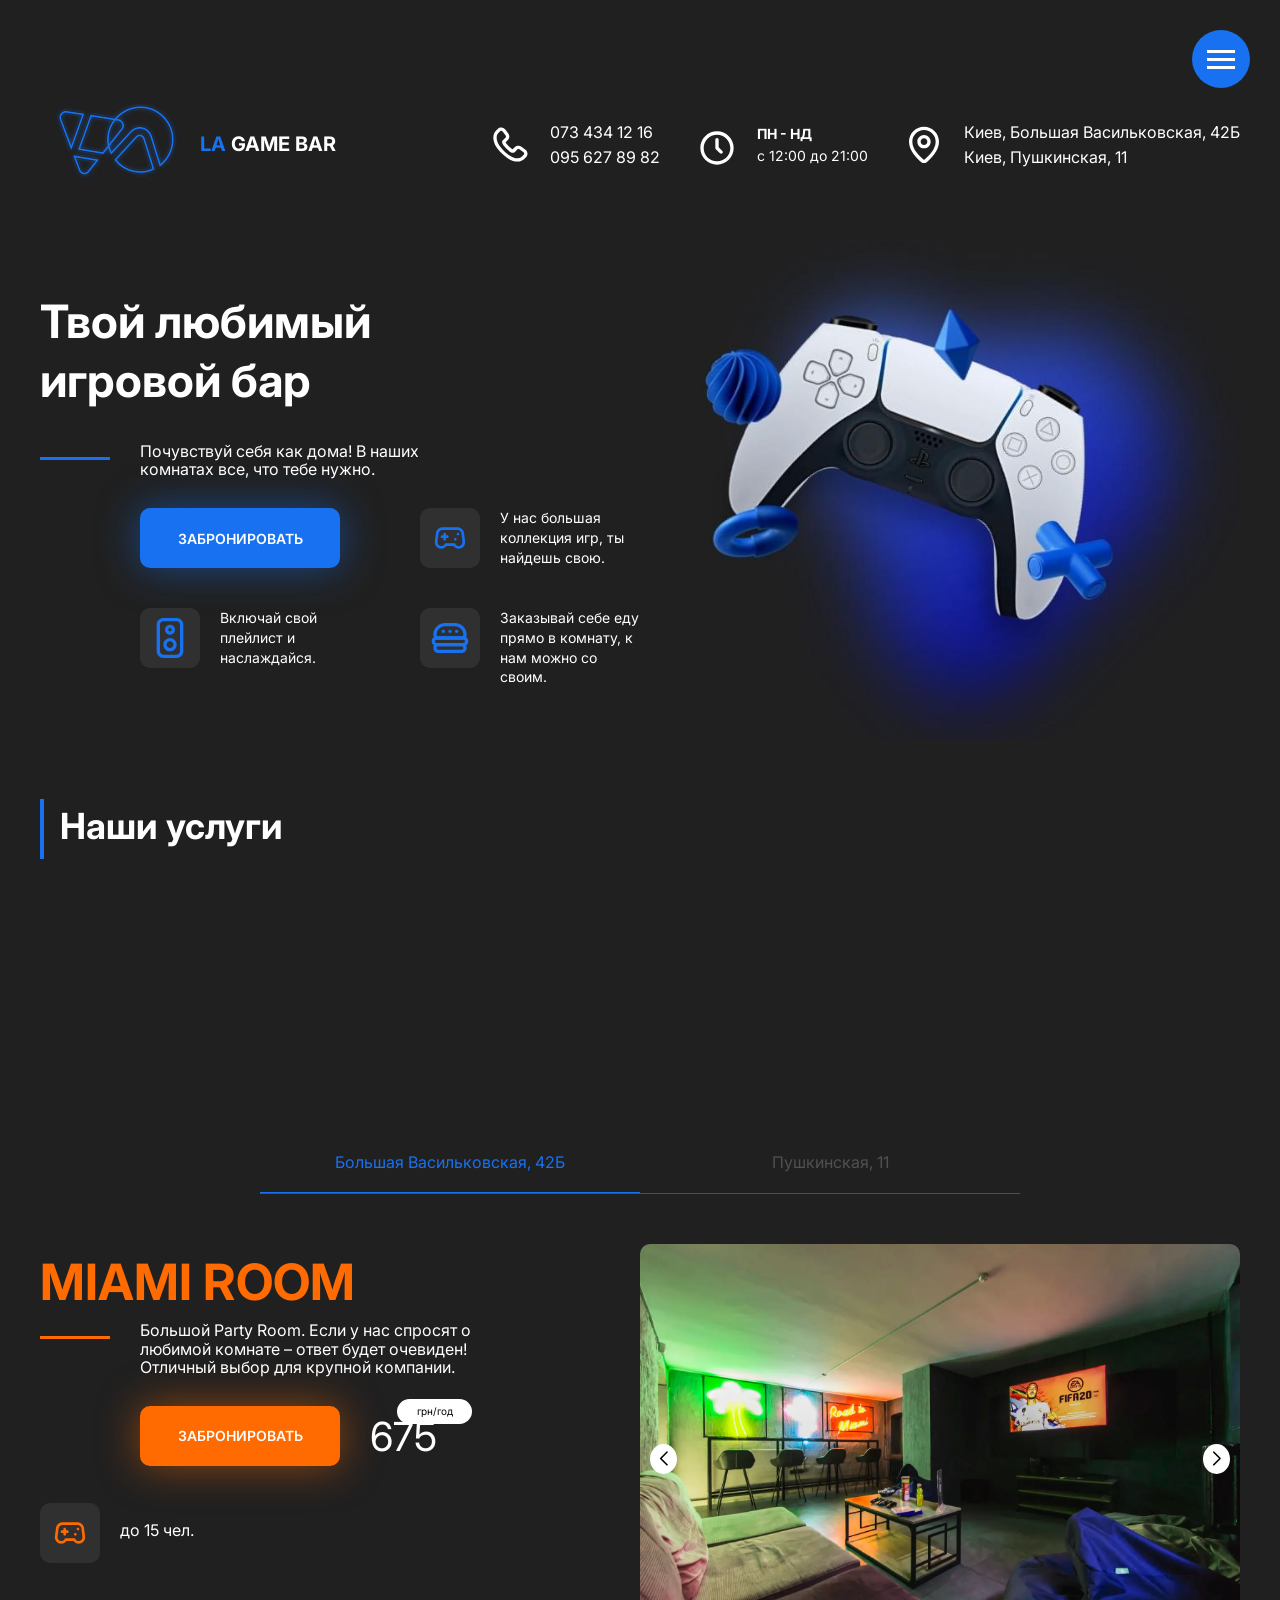
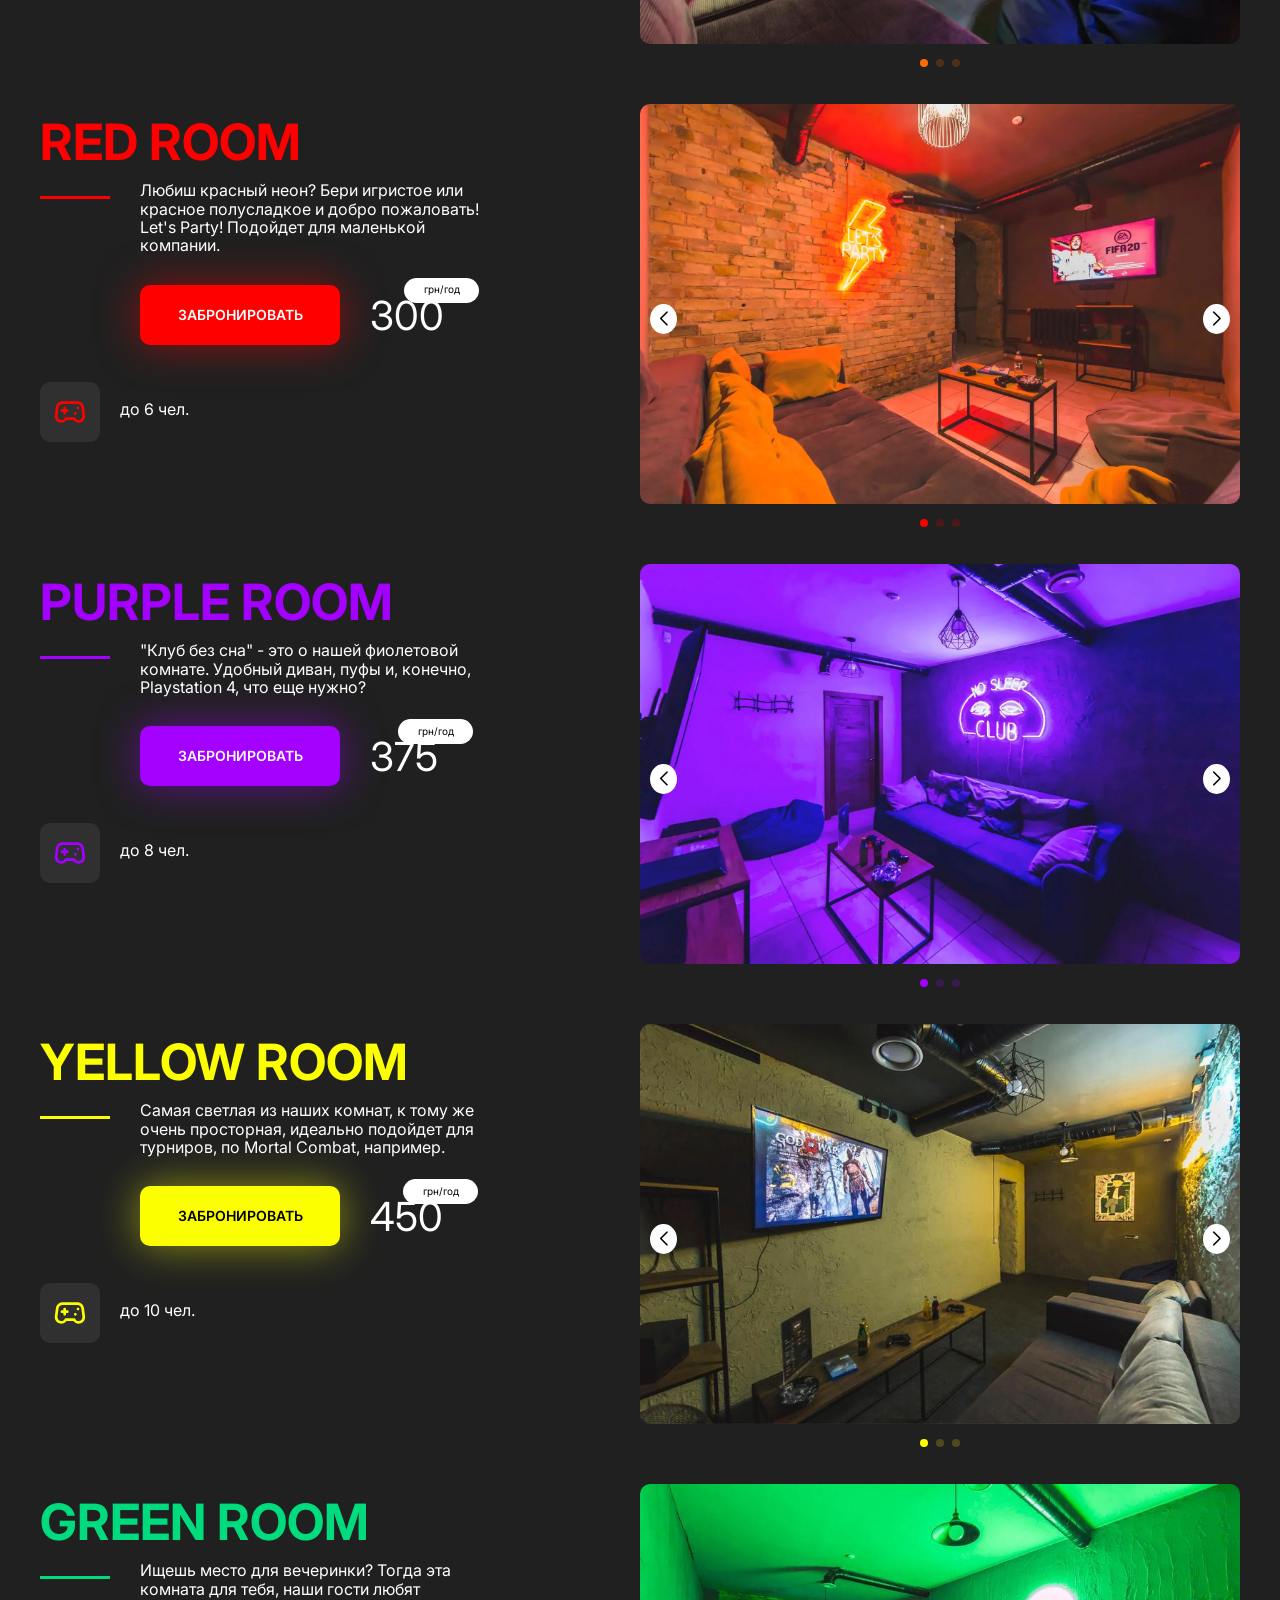
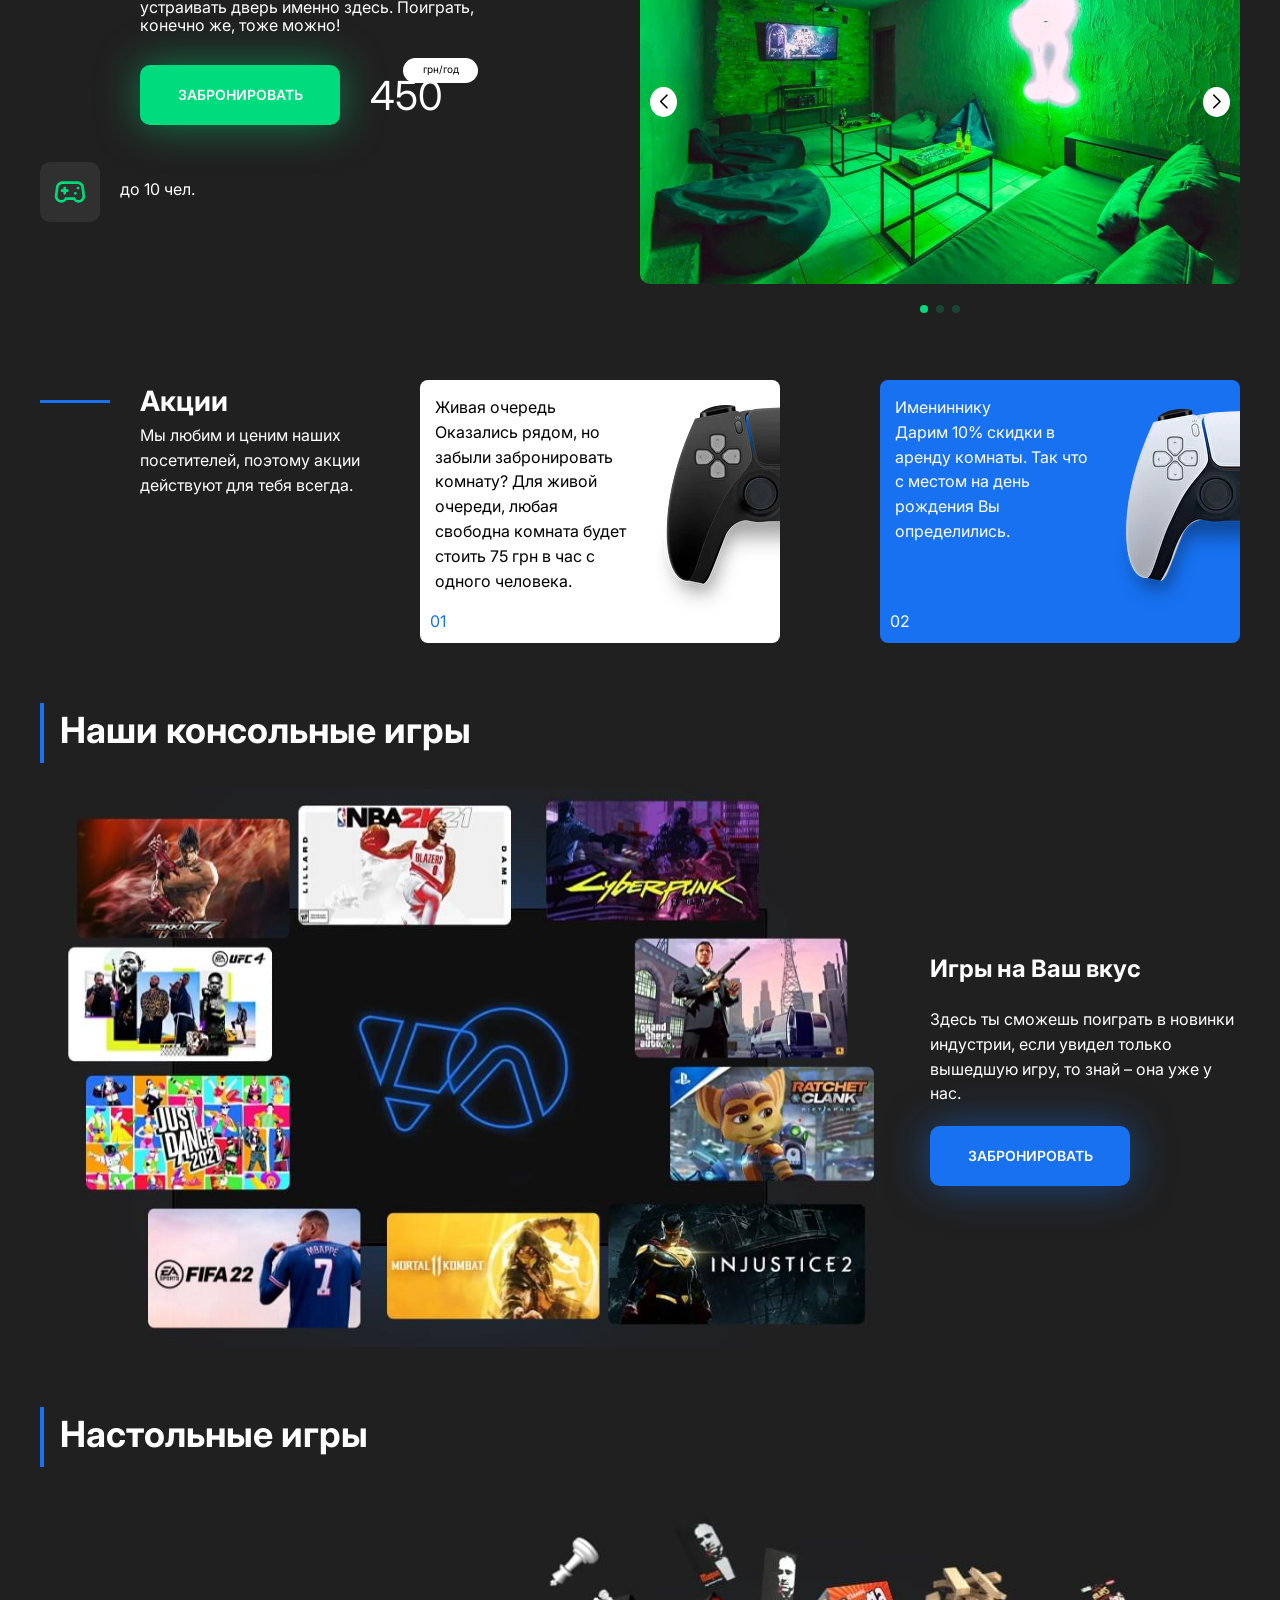
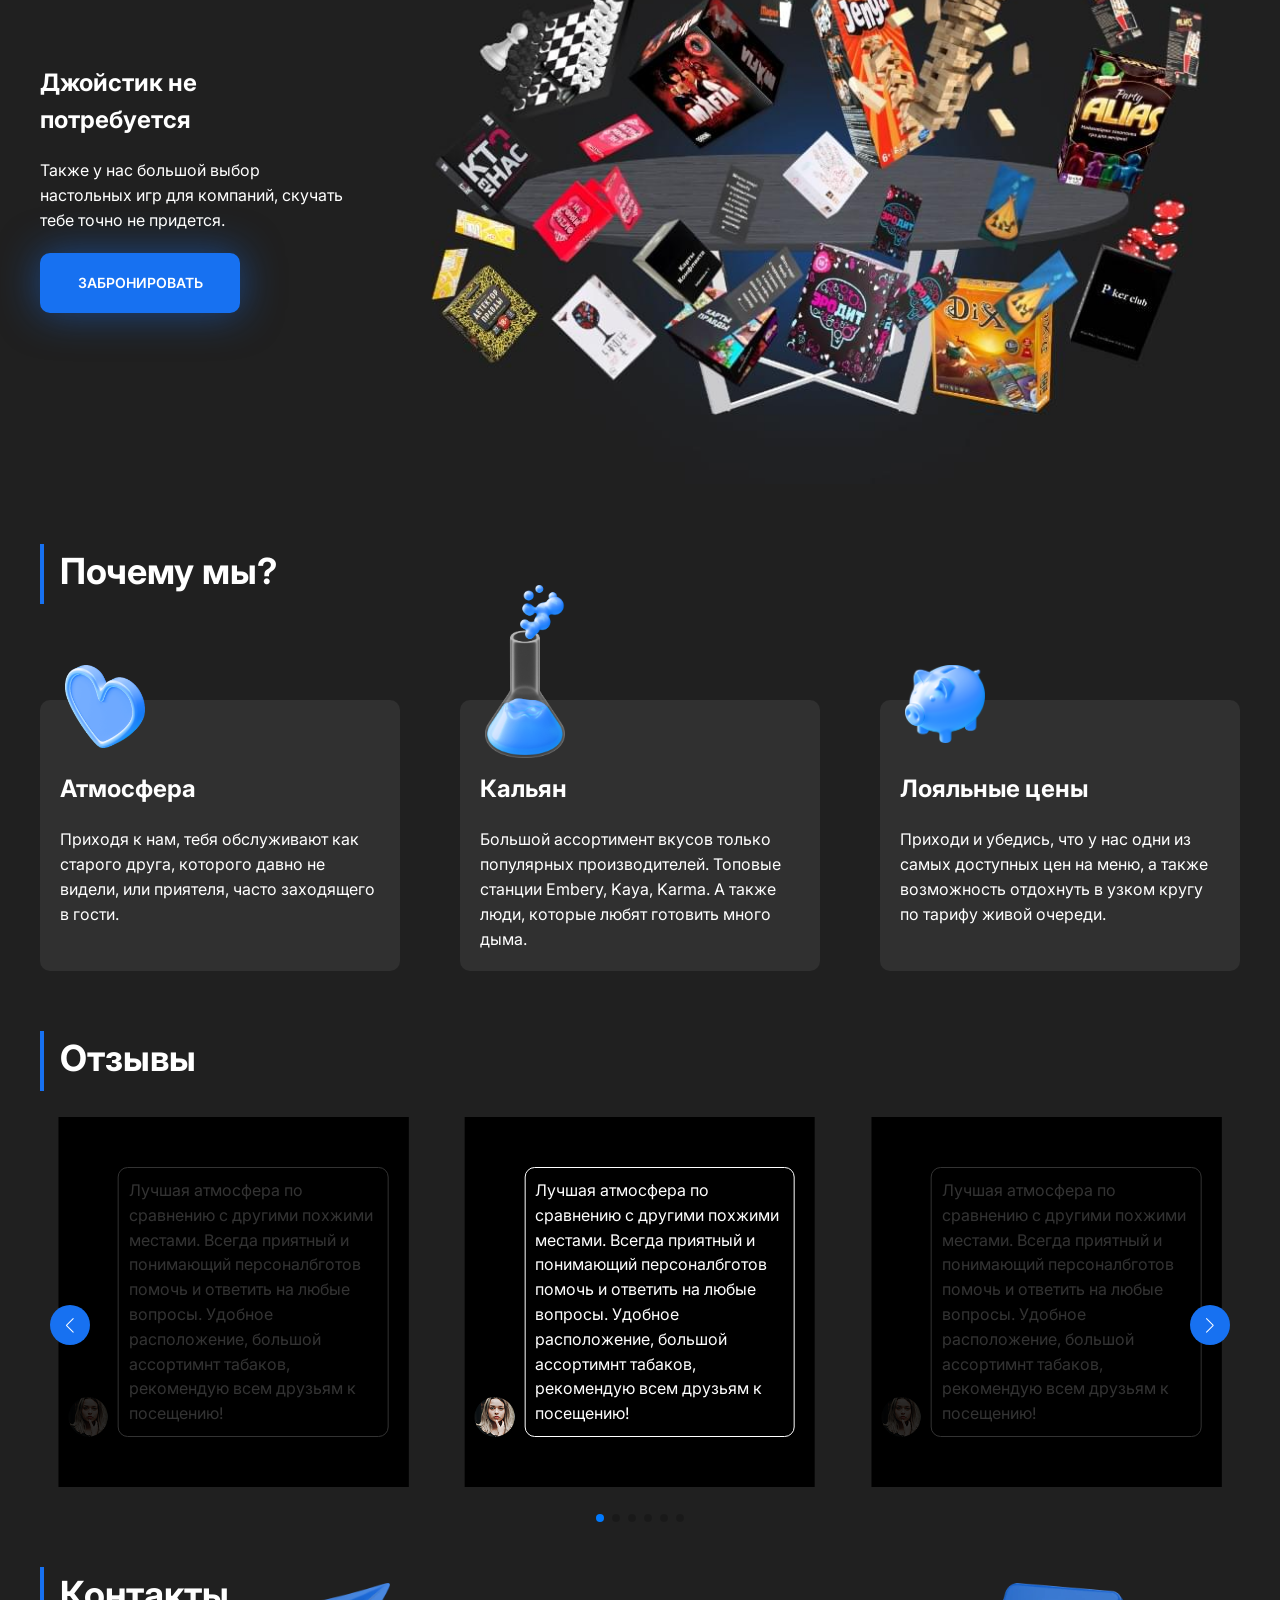
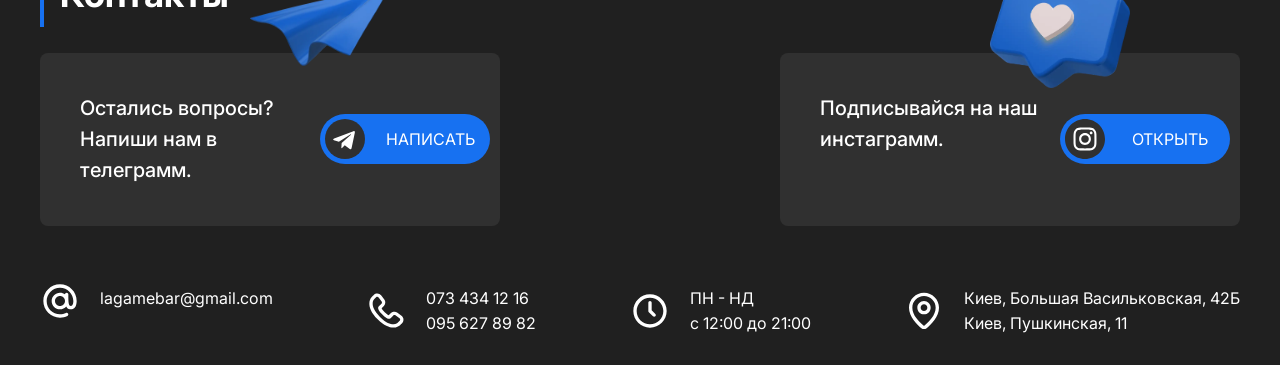
==== commit f97b9088: "Add files via upload" ====
--- a/lagame/index.html
+++ b/lagame/index.html
@@ -8,8 +8,8 @@
   <title>LA GAME BAR</title>
   <link rel="preconnect" href="https://fonts.googleapis.com">
   <link rel="preconnect" href="https://fonts.gstatic.com" crossorigin>
-  <link href="https://fonts.googleapis.com/css2?family=Inter:wght@300;400;500;600;700&display=swap&_v=20230918135144" rel="stylesheet">
-  <link rel="stylesheet" href="css/style.min.css?_v=20230918135144">
+  <link href="https://fonts.googleapis.com/css2?family=Inter:wght@300;400;500;600;700&display=swap&_v=20230918154954" rel="stylesheet">
+  <link rel="stylesheet" href="css/style.min.css?_v=20230918154954">
 </head>
 
 <body>
@@ -745,7 +745,7 @@
     </div>
   </div>
 </div>
-    <script src="js/app.min.js?_v=20230918135144"></script>
+    <script src="js/app.min.js?_v=20230918154954"></script>
   </div>
 </body>
 
--- a/lagame/css/style.min.css
+++ b/lagame/css/style.min.css
@@ -1 +1 @@
-@font-face{font-family:swiper-icons;src:url('data:application/font-woff;charset=utf-8;base64, [base64]//wADZ2x5ZgAAAywAAADMAAAD2MHtryVoZWFkAAABbAAAADAAAAA2E2+eoWhoZWEAAAGcAAAAHwAAACQC9gDzaG10eAAAAigAAAAZAAAArgJkABFsb2NhAAAC0AAAAFoAAABaFQAUGG1heHAAAAG8AAAAHwAAACAAcABAbmFtZQAAA/gAAAE5AAACXvFdBwlwb3N0AAAFNAAAAGIAAACE5s74hXjaY2BkYGAAYpf5Hu/j+W2+MnAzMYDAzaX6QjD6/4//Bxj5GA8AuRwMYGkAPywL13jaY2BkYGA88P8Agx4j+/8fQDYfA1AEBWgDAIB2BOoAeNpjYGRgYNBh4GdgYgABEMnIABJzYNADCQAACWgAsQB42mNgYfzCOIGBlYGB0YcxjYGBwR1Kf2WQZGhhYGBiYGVmgAFGBiQQkOaawtDAoMBQxXjg/wEGPcYDDA4wNUA2CCgwsAAAO4EL6gAAeNpj2M0gyAACqxgGNWBkZ2D4/wMA+xkDdgAAAHjaY2BgYGaAYBkGRgYQiAHyGMF8FgYHIM3DwMHABGQrMOgyWDLEM1T9/w8UBfEMgLzE////P/5//f/V/xv+r4eaAAeMbAxwIUYmIMHEgKYAYjUcsDAwsLKxc3BycfPw8jEQA/[base64]/uznmfPFBNODM2K7MTQ45YEAZqGP81AmGGcF3iPqOop0r1SPTaTbVkfUe4HXj97wYE+yNwWYxwWu4v1ugWHgo3S1XdZEVqWM7ET0cfnLGxWfkgR42o2PvWrDMBSFj/IHLaF0zKjRgdiVMwScNRAoWUoH78Y2icB/yIY09An6AH2Bdu/UB+yxopYshQiEvnvu0dURgDt8QeC8PDw7Fpji3fEA4z/PEJ6YOB5hKh4dj3EvXhxPqH/SKUY3rJ7srZ4FZnh1PMAtPhwP6fl2PMJMPDgeQ4rY8YT6Gzao0eAEA409DuggmTnFnOcSCiEiLMgxCiTI6Cq5DZUd3Qmp10vO0LaLTd2cjN4fOumlc7lUYbSQcZFkutRG7g6JKZKy0RmdLY680CDnEJ+UMkpFFe1RN7nxdVpXrC4aTtnaurOnYercZg2YVmLN/d/gczfEimrE/fs/bOuq29Zmn8tloORaXgZgGa78yO9/cnXm2BpaGvq25Dv9S4E9+5SIc9PqupJKhYFSSl47+Qcr1mYNAAAAeNptw0cKwkAAAMDZJA8Q7OUJvkLsPfZ6zFVERPy8qHh2YER+3i/BP83vIBLLySsoKimrqKqpa2hp6+jq6RsYGhmbmJqZSy0sraxtbO3sHRydnEMU4uR6yx7JJXveP7WrDycAAAAAAAH//wACeNpjYGRgYOABYhkgZgJCZgZNBkYGLQZtIJsFLMYAAAw3ALgAeNolizEKgDAQBCchRbC2sFER0YD6qVQiBCv/H9ezGI6Z5XBAw8CBK/m5iQQVauVbXLnOrMZv2oLdKFa8Pjuru2hJzGabmOSLzNMzvutpB3N42mNgZGBg4GKQYzBhYMxJLMlj4GBgAYow/P/PAJJhLM6sSoWKfWCAAwDAjgbRAAB42mNgYGBkAIIbCZo5IPrmUn0hGA0AO8EFTQAA');font-weight:400;font-style:normal}:root{--swiper-theme-color:#007aff}.swiper,swiper-container{margin-left:auto;margin-right:auto;position:relative;overflow:hidden;list-style:none;padding:0;z-index:1;display:block}.swiper-vertical>.swiper-wrapper{flex-direction:column}.swiper-wrapper{position:relative;width:100%;height:100%;z-index:1;display:flex;transition-property:transform;transition-timing-function:var(--swiper-wrapper-transition-timing-function,initial);box-sizing:content-box}.swiper-android .swiper-slide,.swiper-wrapper{transform:translate3d(0,0,0)}.swiper-horizontal{touch-action:pan-y}.swiper-vertical{touch-action:pan-x}.swiper-slide,swiper-slide{flex-shrink:0;width:100%;height:100%;position:relative;transition-property:transform;display:block}.swiper-slide-invisible-blank{visibility:hidden}.swiper-autoheight,.swiper-autoheight .swiper-slide{height:auto}.swiper-autoheight .swiper-wrapper{align-items:flex-start;transition-property:transform,height}.swiper-backface-hidden .swiper-slide{transform:translateZ(0);-webkit-backface-visibility:hidden;backface-visibility:hidden}.swiper-3d.swiper-css-mode .swiper-wrapper{perspective:1200px}.swiper-3d .swiper-wrapper{transform-style:preserve-3d}.swiper-3d{perspective:1200px}.swiper-3d .swiper-cube-shadow,.swiper-3d .swiper-slide,.swiper-3d .swiper-slide-shadow,.swiper-3d .swiper-slide-shadow-bottom,.swiper-3d .swiper-slide-shadow-left,.swiper-3d .swiper-slide-shadow-right,.swiper-3d .swiper-slide-shadow-top{transform-style:preserve-3d}.swiper-3d .swiper-slide-shadow,.swiper-3d .swiper-slide-shadow-bottom,.swiper-3d .swiper-slide-shadow-left,.swiper-3d .swiper-slide-shadow-right,.swiper-3d .swiper-slide-shadow-top{position:absolute;left:0;top:0;width:100%;height:100%;pointer-events:none;z-index:10}.swiper-3d .swiper-slide-shadow{background:rgba(0,0,0,.15)}.swiper-3d .swiper-slide-shadow-left{background-image:linear-gradient(to left,rgba(0,0,0,.5),rgba(0,0,0,0))}.swiper-3d .swiper-slide-shadow-right{background-image:linear-gradient(to right,rgba(0,0,0,.5),rgba(0,0,0,0))}.swiper-3d .swiper-slide-shadow-top{background-image:linear-gradient(to top,rgba(0,0,0,.5),rgba(0,0,0,0))}.swiper-3d .swiper-slide-shadow-bottom{background-image:linear-gradient(to bottom,rgba(0,0,0,.5),rgba(0,0,0,0))}.swiper-css-mode>.swiper-wrapper{overflow:auto;scrollbar-width:none;-ms-overflow-style:none}.swiper-css-mode>.swiper-wrapper::-webkit-scrollbar{display:none}.swiper-css-mode>.swiper-wrapper>.swiper-slide{scroll-snap-align:start start}.swiper-horizontal.swiper-css-mode>.swiper-wrapper{scroll-snap-type:x mandatory}.swiper-vertical.swiper-css-mode>.swiper-wrapper{scroll-snap-type:y mandatory}.swiper-centered>.swiper-wrapper::before{content:'';flex-shrink:0;order:9999}.swiper-centered>.swiper-wrapper>.swiper-slide{scroll-snap-align:center center;scroll-snap-stop:always}.swiper-centered.swiper-horizontal>.swiper-wrapper>.swiper-slide:first-child{margin-inline-start:var(--swiper-centered-offset-before)}.swiper-centered.swiper-horizontal>.swiper-wrapper::before{height:100%;min-height:1px;width:var(--swiper-centered-offset-after)}.swiper-centered.swiper-vertical>.swiper-wrapper>.swiper-slide:first-child{margin-block-start:var(--swiper-centered-offset-before)}.swiper-centered.swiper-vertical>.swiper-wrapper::before{width:100%;min-width:1px;height:var(--swiper-centered-offset-after)}.swiper-lazy-preloader{width:42px;height:42px;position:absolute;left:50%;top:50%;margin-left:-21px;margin-top:-21px;z-index:10;transform-origin:50%;box-sizing:border-box;border:4px solid var(--swiper-preloader-color,var(--swiper-theme-color));border-radius:50%;border-top-color:transparent}.swiper-watch-progress .swiper-slide-visible .swiper-lazy-preloader,.swiper:not(.swiper-watch-progress) .swiper-lazy-preloader,swiper-container:not(.swiper-watch-progress) .swiper-lazy-preloader{animation:swiper-preloader-spin 1s infinite linear}.swiper-lazy-preloader-white{--swiper-preloader-color:#fff}.swiper-lazy-preloader-black{--swiper-preloader-color:#000}@keyframes swiper-preloader-spin{0%{transform:rotate(0)}100%{transform:rotate(360deg)}}.swiper-virtual .swiper-slide{-webkit-backface-visibility:hidden;transform:translateZ(0)}.swiper-virtual.swiper-css-mode .swiper-wrapper::after{content:'';position:absolute;left:0;top:0;pointer-events:none}.swiper-virtual.swiper-css-mode.swiper-horizontal .swiper-wrapper::after{height:1px;width:var(--swiper-virtual-size)}.swiper-virtual.swiper-css-mode.swiper-vertical .swiper-wrapper::after{width:1px;height:var(--swiper-virtual-size)}:root{--swiper-navigation-size:44px}.swiper-button-next,.swiper-button-prev{position:absolute;top:var(--swiper-navigation-top-offset,50%);width:calc(var(--swiper-navigation-size)/ 44 * 27);height:var(--swiper-navigation-size);margin-top:calc(0px - (var(--swiper-navigation-size)/ 2));z-index:10;cursor:pointer;display:flex;align-items:center;justify-content:center;color:var(--swiper-navigation-color,var(--swiper-theme-color))}.swiper-button-next.swiper-button-disabled,.swiper-button-prev.swiper-button-disabled{opacity:.35;cursor:auto;pointer-events:none}.swiper-button-next.swiper-button-hidden,.swiper-button-prev.swiper-button-hidden{opacity:0;cursor:auto;pointer-events:none}.swiper-navigation-disabled .swiper-button-next,.swiper-navigation-disabled .swiper-button-prev{display:none!important}.swiper-button-next:after,.swiper-button-prev:after{font-family:swiper-icons;font-size:var(--swiper-navigation-size);text-transform:none!important;letter-spacing:0;font-variant:initial;line-height:1}.swiper-button-prev,.swiper-rtl .swiper-button-next{left:var(--swiper-navigation-sides-offset,10px);right:auto}.swiper-button-prev:after,.swiper-rtl .swiper-button-next:after{content:'prev'}.swiper-button-next,.swiper-rtl .swiper-button-prev{right:var(--swiper-navigation-sides-offset,10px);left:auto}.swiper-button-next:after,.swiper-rtl .swiper-button-prev:after{content:'next'}.swiper-button-lock{display:none}.swiper-pagination{position:absolute;text-align:center;transition:.3s opacity;transform:translate3d(0,0,0);z-index:10}.swiper-pagination.swiper-pagination-hidden{opacity:0}.swiper-pagination-disabled>.swiper-pagination,.swiper-pagination.swiper-pagination-disabled{display:none!important}.swiper-horizontal>.swiper-pagination-bullets,.swiper-pagination-bullets.swiper-pagination-horizontal,.swiper-pagination-custom,.swiper-pagination-fraction{bottom:var(--swiper-pagination-bottom,8px);top:var(--swiper-pagination-top,auto);left:0;width:100%}.swiper-pagination-bullets-dynamic{overflow:hidden;font-size:0}.swiper-pagination-bullets-dynamic .swiper-pagination-bullet{transform:scale(.33);position:relative}.swiper-pagination-bullets-dynamic .swiper-pagination-bullet-active{transform:scale(1)}.swiper-pagination-bullets-dynamic .swiper-pagination-bullet-active-main{transform:scale(1)}.swiper-pagination-bullets-dynamic .swiper-pagination-bullet-active-prev{transform:scale(.66)}.swiper-pagination-bullets-dynamic .swiper-pagination-bullet-active-prev-prev{transform:scale(.33)}.swiper-pagination-bullets-dynamic .swiper-pagination-bullet-active-next{transform:scale(.66)}.swiper-pagination-bullets-dynamic .swiper-pagination-bullet-active-next-next{transform:scale(.33)}.swiper-pagination-bullet{width:var(--swiper-pagination-bullet-width,var(--swiper-pagination-bullet-size,8px));height:var(--swiper-pagination-bullet-height,var(--swiper-pagination-bullet-size,8px));display:inline-block;border-radius:var(--swiper-pagination-bullet-border-radius,50%);background:var(--swiper-pagination-bullet-inactive-color,#000);opacity:var(--swiper-pagination-bullet-inactive-opacity,.2)}button.swiper-pagination-bullet{border:none;margin:0;padding:0;box-shadow:none;-webkit-appearance:none;appearance:none}.swiper-pagination-clickable .swiper-pagination-bullet{cursor:pointer}.swiper-pagination-bullet:only-child{display:none!important}.swiper-pagination-bullet-active{opacity:var(--swiper-pagination-bullet-opacity,1);background:var(--swiper-pagination-color,var(--swiper-theme-color))}.swiper-pagination-vertical.swiper-pagination-bullets,.swiper-vertical>.swiper-pagination-bullets{right:var(--swiper-pagination-right,8px);left:var(--swiper-pagination-left,auto);top:50%;transform:translate3d(0,-50%,0)}.swiper-pagination-vertical.swiper-pagination-bullets .swiper-pagination-bullet,.swiper-vertical>.swiper-pagination-bullets .swiper-pagination-bullet{margin:var(--swiper-pagination-bullet-vertical-gap,6px) 0;display:block}.swiper-pagination-vertical.swiper-pagination-bullets.swiper-pagination-bullets-dynamic,.swiper-vertical>.swiper-pagination-bullets.swiper-pagination-bullets-dynamic{top:50%;transform:translateY(-50%);width:8px}.swiper-pagination-vertical.swiper-pagination-bullets.swiper-pagination-bullets-dynamic .swiper-pagination-bullet,.swiper-vertical>.swiper-pagination-bullets.swiper-pagination-bullets-dynamic .swiper-pagination-bullet{display:inline-block;transition:.2s transform,.2s top}.swiper-horizontal>.swiper-pagination-bullets .swiper-pagination-bullet,.swiper-pagination-horizontal.swiper-pagination-bullets .swiper-pagination-bullet{margin:0 var(--swiper-pagination-bullet-horizontal-gap,4px)}.swiper-horizontal>.swiper-pagination-bullets.swiper-pagination-bullets-dynamic,.swiper-pagination-horizontal.swiper-pagination-bullets.swiper-pagination-bullets-dynamic{left:50%;transform:translateX(-50%);white-space:nowrap}.swiper-horizontal>.swiper-pagination-bullets.swiper-pagination-bullets-dynamic .swiper-pagination-bullet,.swiper-pagination-horizontal.swiper-pagination-bullets.swiper-pagination-bullets-dynamic .swiper-pagination-bullet{transition:.2s transform,.2s left}.swiper-horizontal.swiper-rtl>.swiper-pagination-bullets-dynamic .swiper-pagination-bullet,:host(.swiper-horizontal.swiper-rtl) .swiper-pagination-bullets-dynamic .swiper-pagination-bullet{transition:.2s transform,.2s right}.swiper-pagination-fraction{color:var(--swiper-pagination-fraction-color,inherit)}.swiper-pagination-progressbar{background:var(--swiper-pagination-progressbar-bg-color,rgba(0,0,0,.25));position:absolute}.swiper-pagination-progressbar .swiper-pagination-progressbar-fill{background:var(--swiper-pagination-color,var(--swiper-theme-color));position:absolute;left:0;top:0;width:100%;height:100%;transform:scale(0);transform-origin:left top}.swiper-rtl .swiper-pagination-progressbar .swiper-pagination-progressbar-fill{transform-origin:right top}.swiper-horizontal>.swiper-pagination-progressbar,.swiper-pagination-progressbar.swiper-pagination-horizontal,.swiper-pagination-progressbar.swiper-pagination-vertical.swiper-pagination-progressbar-opposite,.swiper-vertical>.swiper-pagination-progressbar.swiper-pagination-progressbar-opposite{width:100%;height:var(--swiper-pagination-progressbar-size,4px);left:0;top:0}.swiper-horizontal>.swiper-pagination-progressbar.swiper-pagination-progressbar-opposite,.swiper-pagination-progressbar.swiper-pagination-horizontal.swiper-pagination-progressbar-opposite,.swiper-pagination-progressbar.swiper-pagination-vertical,.swiper-vertical>.swiper-pagination-progressbar{width:var(--swiper-pagination-progressbar-size,4px);height:100%;left:0;top:0}.swiper-pagination-lock{display:none}.swiper-scrollbar{border-radius:var(--swiper-scrollbar-border-radius,10px);position:relative;-ms-touch-action:none;background:var(--swiper-scrollbar-bg-color,rgba(0,0,0,.1))}.swiper-scrollbar-disabled>.swiper-scrollbar,.swiper-scrollbar.swiper-scrollbar-disabled{display:none!important}.swiper-horizontal>.swiper-scrollbar,.swiper-scrollbar.swiper-scrollbar-horizontal{position:absolute;left:var(--swiper-scrollbar-sides-offset,1%);bottom:var(--swiper-scrollbar-bottom,4px);top:var(--swiper-scrollbar-top,auto);z-index:50;height:var(--swiper-scrollbar-size,4px);width:calc(100% - 2 * var(--swiper-scrollbar-sides-offset,1%))}.swiper-scrollbar.swiper-scrollbar-vertical,.swiper-vertical>.swiper-scrollbar{position:absolute;left:var(--swiper-scrollbar-left,auto);right:var(--swiper-scrollbar-right,4px);top:var(--swiper-scrollbar-sides-offset,1%);z-index:50;width:var(--swiper-scrollbar-size,4px);height:calc(100% - 2 * var(--swiper-scrollbar-sides-offset,1%))}.swiper-scrollbar-drag{height:100%;width:100%;position:relative;background:var(--swiper-scrollbar-drag-bg-color,rgba(0,0,0,.5));border-radius:var(--swiper-scrollbar-border-radius,10px);left:0;top:0}.swiper-scrollbar-cursor-drag{cursor:move}.swiper-scrollbar-lock{display:none}.swiper-zoom-container{width:100%;height:100%;display:flex;justify-content:center;align-items:center;text-align:center}.swiper-zoom-container>canvas,.swiper-zoom-container>img,.swiper-zoom-container>svg{max-width:100%;max-height:100%;object-fit:contain}.swiper-slide-zoomed{cursor:move;touch-action:none}.swiper .swiper-notification,swiper-container .swiper-notification{position:absolute;left:0;top:0;pointer-events:none;opacity:0;z-index:-1000}.swiper-free-mode>.swiper-wrapper{transition-timing-function:ease-out;margin:0 auto}.swiper-grid>.swiper-wrapper{flex-wrap:wrap}.swiper-grid-column>.swiper-wrapper{flex-wrap:wrap;flex-direction:column}.swiper-fade.swiper-free-mode .swiper-slide{transition-timing-function:ease-out}.swiper-fade .swiper-slide{pointer-events:none;transition-property:opacity}.swiper-fade .swiper-slide .swiper-slide{pointer-events:none}.swiper-fade .swiper-slide-active,.swiper-fade .swiper-slide-active .swiper-slide-active{pointer-events:auto}.swiper-cube{overflow:visible}.swiper-cube .swiper-slide{pointer-events:none;-webkit-backface-visibility:hidden;backface-visibility:hidden;z-index:1;visibility:hidden;transform-origin:0 0;width:100%;height:100%}.swiper-cube .swiper-slide .swiper-slide{pointer-events:none}.swiper-cube.swiper-rtl .swiper-slide{transform-origin:100% 0}.swiper-cube .swiper-slide-active,.swiper-cube .swiper-slide-active .swiper-slide-active{pointer-events:auto}.swiper-cube .swiper-slide-active,.swiper-cube .swiper-slide-next,.swiper-cube .swiper-slide-next+.swiper-slide,.swiper-cube .swiper-slide-prev{pointer-events:auto;visibility:visible}.swiper-cube .swiper-slide-shadow-bottom,.swiper-cube .swiper-slide-shadow-left,.swiper-cube .swiper-slide-shadow-right,.swiper-cube .swiper-slide-shadow-top{z-index:0;-webkit-backface-visibility:hidden;backface-visibility:hidden}.swiper-cube .swiper-cube-shadow{position:absolute;left:0;bottom:0;width:100%;height:100%;opacity:.6;z-index:0}.swiper-cube .swiper-cube-shadow:before{content:'';background:#000;position:absolute;left:0;top:0;bottom:0;right:0;filter:blur(50px)}.swiper-flip{overflow:visible}.swiper-flip .swiper-slide{pointer-events:none;-webkit-backface-visibility:hidden;backface-visibility:hidden;z-index:1}.swiper-flip .swiper-slide .swiper-slide{pointer-events:none}.swiper-flip .swiper-slide-active,.swiper-flip .swiper-slide-active .swiper-slide-active{pointer-events:auto}.swiper-flip .swiper-slide-shadow-bottom,.swiper-flip .swiper-slide-shadow-left,.swiper-flip .swiper-slide-shadow-right,.swiper-flip .swiper-slide-shadow-top{z-index:0;-webkit-backface-visibility:hidden;backface-visibility:hidden}.swiper-creative .swiper-slide{-webkit-backface-visibility:hidden;backface-visibility:hidden;overflow:hidden;transition-property:transform,opacity,height}.swiper-cards{overflow:visible}.swiper-cards .swiper-slide{transform-origin:center bottom;-webkit-backface-visibility:hidden;backface-visibility:hidden;overflow:hidden}[data-aos][data-aos][data-aos-duration="50"],body[data-aos-duration="50"] [data-aos]{transition-duration:50ms}[data-aos][data-aos][data-aos-delay="50"],body[data-aos-delay="50"] [data-aos]{transition-delay:0s}[data-aos][data-aos][data-aos-delay="50"].aos-animate,body[data-aos-delay="50"] [data-aos].aos-animate{transition-delay:50ms}[data-aos][data-aos][data-aos-duration="100"],body[data-aos-duration="100"] [data-aos]{transition-duration:.1s}[data-aos][data-aos][data-aos-delay="100"],body[data-aos-delay="100"] [data-aos]{transition-delay:0s}[data-aos][data-aos][data-aos-delay="100"].aos-animate,body[data-aos-delay="100"] [data-aos].aos-animate{transition-delay:.1s}[data-aos][data-aos][data-aos-duration="150"],body[data-aos-duration="150"] [data-aos]{transition-duration:.15s}[data-aos][data-aos][data-aos-delay="150"],body[data-aos-delay="150"] [data-aos]{transition-delay:0s}[data-aos][data-aos][data-aos-delay="150"].aos-animate,body[data-aos-delay="150"] [data-aos].aos-animate{transition-delay:.15s}[data-aos][data-aos][data-aos-duration="200"],body[data-aos-duration="200"] [data-aos]{transition-duration:.2s}[data-aos][data-aos][data-aos-delay="200"],body[data-aos-delay="200"] [data-aos]{transition-delay:0s}[data-aos][data-aos][data-aos-delay="200"].aos-animate,body[data-aos-delay="200"] [data-aos].aos-animate{transition-delay:.2s}[data-aos][data-aos][data-aos-duration="250"],body[data-aos-duration="250"] [data-aos]{transition-duration:.25s}[data-aos][data-aos][data-aos-delay="250"],body[data-aos-delay="250"] [data-aos]{transition-delay:0s}[data-aos][data-aos][data-aos-delay="250"].aos-animate,body[data-aos-delay="250"] [data-aos].aos-animate{transition-delay:.25s}[data-aos][data-aos][data-aos-duration="300"],body[data-aos-duration="300"] [data-aos]{transition-duration:.3s}[data-aos][data-aos][data-aos-delay="300"],body[data-aos-delay="300"] [data-aos]{transition-delay:0s}[data-aos][data-aos][data-aos-delay="300"].aos-animate,body[data-aos-delay="300"] [data-aos].aos-animate{transition-delay:.3s}[data-aos][data-aos][data-aos-duration="350"],body[data-aos-duration="350"] [data-aos]{transition-duration:.35s}[data-aos][data-aos][data-aos-delay="350"],body[data-aos-delay="350"] [data-aos]{transition-delay:0s}[data-aos][data-aos][data-aos-delay="350"].aos-animate,body[data-aos-delay="350"] [data-aos].aos-animate{transition-delay:.35s}[data-aos][data-aos][data-aos-duration="400"],body[data-aos-duration="400"] [data-aos]{transition-duration:.4s}[data-aos][data-aos][data-aos-delay="400"],body[data-aos-delay="400"] [data-aos]{transition-delay:0s}[data-aos][data-aos][data-aos-delay="400"].aos-animate,body[data-aos-delay="400"] [data-aos].aos-animate{transition-delay:.4s}[data-aos][data-aos][data-aos-duration="450"],body[data-aos-duration="450"] [data-aos]{transition-duration:.45s}[data-aos][data-aos][data-aos-delay="450"],body[data-aos-delay="450"] [data-aos]{transition-delay:0s}[data-aos][data-aos][data-aos-delay="450"].aos-animate,body[data-aos-delay="450"] [data-aos].aos-animate{transition-delay:.45s}[data-aos][data-aos][data-aos-duration="500"],body[data-aos-duration="500"] [data-aos]{transition-duration:.5s}[data-aos][data-aos][data-aos-delay="500"],body[data-aos-delay="500"] [data-aos]{transition-delay:0s}[data-aos][data-aos][data-aos-delay="500"].aos-animate,body[data-aos-delay="500"] [data-aos].aos-animate{transition-delay:.5s}[data-aos][data-aos][data-aos-duration="550"],body[data-aos-duration="550"] [data-aos]{transition-duration:.55s}[data-aos][data-aos][data-aos-delay="550"],body[data-aos-delay="550"] [data-aos]{transition-delay:0s}[data-aos][data-aos][data-aos-delay="550"].aos-animate,body[data-aos-delay="550"] [data-aos].aos-animate{transition-delay:.55s}[data-aos][data-aos][data-aos-duration="600"],body[data-aos-duration="600"] [data-aos]{transition-duration:.6s}[data-aos][data-aos][data-aos-delay="600"],body[data-aos-delay="600"] [data-aos]{transition-delay:0s}[data-aos][data-aos][data-aos-delay="600"].aos-animate,body[data-aos-delay="600"] [data-aos].aos-animate{transition-delay:.6s}[data-aos][data-aos][data-aos-duration="650"],body[data-aos-duration="650"] [data-aos]{transition-duration:.65s}[data-aos][data-aos][data-aos-delay="650"],body[data-aos-delay="650"] [data-aos]{transition-delay:0s}[data-aos][data-aos][data-aos-delay="650"].aos-animate,body[data-aos-delay="650"] [data-aos].aos-animate{transition-delay:.65s}[data-aos][data-aos][data-aos-duration="700"],body[data-aos-duration="700"] [data-aos]{transition-duration:.7s}[data-aos][data-aos][data-aos-delay="700"],body[data-aos-delay="700"] [data-aos]{transition-delay:0s}[data-aos][data-aos][data-aos-delay="700"].aos-animate,body[data-aos-delay="700"] [data-aos].aos-animate{transition-delay:.7s}[data-aos][data-aos][data-aos-duration="750"],body[data-aos-duration="750"] [data-aos]{transition-duration:.75s}[data-aos][data-aos][data-aos-delay="750"],body[data-aos-delay="750"] [data-aos]{transition-delay:0s}[data-aos][data-aos][data-aos-delay="750"].aos-animate,body[data-aos-delay="750"] [data-aos].aos-animate{transition-delay:.75s}[data-aos][data-aos][data-aos-duration="800"],body[data-aos-duration="800"] [data-aos]{transition-duration:.8s}[data-aos][data-aos][data-aos-delay="800"],body[data-aos-delay="800"] [data-aos]{transition-delay:0s}[data-aos][data-aos][data-aos-delay="800"].aos-animate,body[data-aos-delay="800"] [data-aos].aos-animate{transition-delay:.8s}[data-aos][data-aos][data-aos-duration="850"],body[data-aos-duration="850"] [data-aos]{transition-duration:.85s}[data-aos][data-aos][data-aos-delay="850"],body[data-aos-delay="850"] [data-aos]{transition-delay:0s}[data-aos][data-aos][data-aos-delay="850"].aos-animate,body[data-aos-delay="850"] [data-aos].aos-animate{transition-delay:.85s}[data-aos][data-aos][data-aos-duration="900"],body[data-aos-duration="900"] [data-aos]{transition-duration:.9s}[data-aos][data-aos][data-aos-delay="900"],body[data-aos-delay="900"] [data-aos]{transition-delay:0s}[data-aos][data-aos][data-aos-delay="900"].aos-animate,body[data-aos-delay="900"] [data-aos].aos-animate{transition-delay:.9s}[data-aos][data-aos][data-aos-duration="950"],body[data-aos-duration="950"] [data-aos]{transition-duration:.95s}[data-aos][data-aos][data-aos-delay="950"],body[data-aos-delay="950"] [data-aos]{transition-delay:0s}[data-aos][data-aos][data-aos-delay="950"].aos-animate,body[data-aos-delay="950"] [data-aos].aos-animate{transition-delay:.95s}[data-aos][data-aos][data-aos-duration="1000"],body[data-aos-duration="1000"] [data-aos]{transition-duration:1s}[data-aos][data-aos][data-aos-delay="1000"],body[data-aos-delay="1000"] [data-aos]{transition-delay:0s}[data-aos][data-aos][data-aos-delay="1000"].aos-animate,body[data-aos-delay="1000"] [data-aos].aos-animate{transition-delay:1s}[data-aos][data-aos][data-aos-duration="1050"],body[data-aos-duration="1050"] [data-aos]{transition-duration:1.05s}[data-aos][data-aos][data-aos-delay="1050"],body[data-aos-delay="1050"] [data-aos]{transition-delay:0s}[data-aos][data-aos][data-aos-delay="1050"].aos-animate,body[data-aos-delay="1050"] [data-aos].aos-animate{transition-delay:1.05s}[data-aos][data-aos][data-aos-duration="1100"],body[data-aos-duration="1100"] [data-aos]{transition-duration:1.1s}[data-aos][data-aos][data-aos-delay="1100"],body[data-aos-delay="1100"] [data-aos]{transition-delay:0s}[data-aos][data-aos][data-aos-delay="1100"].aos-animate,body[data-aos-delay="1100"] [data-aos].aos-animate{transition-delay:1.1s}[data-aos][data-aos][data-aos-duration="1150"],body[data-aos-duration="1150"] [data-aos]{transition-duration:1.15s}[data-aos][data-aos][data-aos-delay="1150"],body[data-aos-delay="1150"] [data-aos]{transition-delay:0s}[data-aos][data-aos][data-aos-delay="1150"].aos-animate,body[data-aos-delay="1150"] [data-aos].aos-animate{transition-delay:1.15s}[data-aos][data-aos][data-aos-duration="1200"],body[data-aos-duration="1200"] [data-aos]{transition-duration:1.2s}[data-aos][data-aos][data-aos-delay="1200"],body[data-aos-delay="1200"] [data-aos]{transition-delay:0s}[data-aos][data-aos][data-aos-delay="1200"].aos-animate,body[data-aos-delay="1200"] [data-aos].aos-animate{transition-delay:1.2s}[data-aos][data-aos][data-aos-duration="1250"],body[data-aos-duration="1250"] [data-aos]{transition-duration:1.25s}[data-aos][data-aos][data-aos-delay="1250"],body[data-aos-delay="1250"] [data-aos]{transition-delay:0s}[data-aos][data-aos][data-aos-delay="1250"].aos-animate,body[data-aos-delay="1250"] [data-aos].aos-animate{transition-delay:1.25s}[data-aos][data-aos][data-aos-duration="1300"],body[data-aos-duration="1300"] [data-aos]{transition-duration:1.3s}[data-aos][data-aos][data-aos-delay="1300"],body[data-aos-delay="1300"] [data-aos]{transition-delay:0s}[data-aos][data-aos][data-aos-delay="1300"].aos-animate,body[data-aos-delay="1300"] [data-aos].aos-animate{transition-delay:1.3s}[data-aos][data-aos][data-aos-duration="1350"],body[data-aos-duration="1350"] [data-aos]{transition-duration:1.35s}[data-aos][data-aos][data-aos-delay="1350"],body[data-aos-delay="1350"] [data-aos]{transition-delay:0s}[data-aos][data-aos][data-aos-delay="1350"].aos-animate,body[data-aos-delay="1350"] [data-aos].aos-animate{transition-delay:1.35s}[data-aos][data-aos][data-aos-duration="1400"],body[data-aos-duration="1400"] [data-aos]{transition-duration:1.4s}[data-aos][data-aos][data-aos-delay="1400"],body[data-aos-delay="1400"] [data-aos]{transition-delay:0s}[data-aos][data-aos][data-aos-delay="1400"].aos-animate,body[data-aos-delay="1400"] [data-aos].aos-animate{transition-delay:1.4s}[data-aos][data-aos][data-aos-duration="1450"],body[data-aos-duration="1450"] [data-aos]{transition-duration:1.45s}[data-aos][data-aos][data-aos-delay="1450"],body[data-aos-delay="1450"] [data-aos]{transition-delay:0s}[data-aos][data-aos][data-aos-delay="1450"].aos-animate,body[data-aos-delay="1450"] [data-aos].aos-animate{transition-delay:1.45s}[data-aos][data-aos][data-aos-duration="1500"],body[data-aos-duration="1500"] [data-aos]{transition-duration:1.5s}[data-aos][data-aos][data-aos-delay="1500"],body[data-aos-delay="1500"] [data-aos]{transition-delay:0s}[data-aos][data-aos][data-aos-delay="1500"].aos-animate,body[data-aos-delay="1500"] [data-aos].aos-animate{transition-delay:1.5s}[data-aos][data-aos][data-aos-duration="1550"],body[data-aos-duration="1550"] [data-aos]{transition-duration:1.55s}[data-aos][data-aos][data-aos-delay="1550"],body[data-aos-delay="1550"] [data-aos]{transition-delay:0s}[data-aos][data-aos][data-aos-delay="1550"].aos-animate,body[data-aos-delay="1550"] [data-aos].aos-animate{transition-delay:1.55s}[data-aos][data-aos][data-aos-duration="1600"],body[data-aos-duration="1600"] [data-aos]{transition-duration:1.6s}[data-aos][data-aos][data-aos-delay="1600"],body[data-aos-delay="1600"] [data-aos]{transition-delay:0s}[data-aos][data-aos][data-aos-delay="1600"].aos-animate,body[data-aos-delay="1600"] [data-aos].aos-animate{transition-delay:1.6s}[data-aos][data-aos][data-aos-duration="1650"],body[data-aos-duration="1650"] [data-aos]{transition-duration:1.65s}[data-aos][data-aos][data-aos-delay="1650"],body[data-aos-delay="1650"] [data-aos]{transition-delay:0s}[data-aos][data-aos][data-aos-delay="1650"].aos-animate,body[data-aos-delay="1650"] [data-aos].aos-animate{transition-delay:1.65s}[data-aos][data-aos][data-aos-duration="1700"],body[data-aos-duration="1700"] [data-aos]{transition-duration:1.7s}[data-aos][data-aos][data-aos-delay="1700"],body[data-aos-delay="1700"] [data-aos]{transition-delay:0s}[data-aos][data-aos][data-aos-delay="1700"].aos-animate,body[data-aos-delay="1700"] [data-aos].aos-animate{transition-delay:1.7s}[data-aos][data-aos][data-aos-duration="1750"],body[data-aos-duration="1750"] [data-aos]{transition-duration:1.75s}[data-aos][data-aos][data-aos-delay="1750"],body[data-aos-delay="1750"] [data-aos]{transition-delay:0s}[data-aos][data-aos][data-aos-delay="1750"].aos-animate,body[data-aos-delay="1750"] [data-aos].aos-animate{transition-delay:1.75s}[data-aos][data-aos][data-aos-duration="1800"],body[data-aos-duration="1800"] [data-aos]{transition-duration:1.8s}[data-aos][data-aos][data-aos-delay="1800"],body[data-aos-delay="1800"] [data-aos]{transition-delay:0s}[data-aos][data-aos][data-aos-delay="1800"].aos-animate,body[data-aos-delay="1800"] [data-aos].aos-animate{transition-delay:1.8s}[data-aos][data-aos][data-aos-duration="1850"],body[data-aos-duration="1850"] [data-aos]{transition-duration:1.85s}[data-aos][data-aos][data-aos-delay="1850"],body[data-aos-delay="1850"] [data-aos]{transition-delay:0s}[data-aos][data-aos][data-aos-delay="1850"].aos-animate,body[data-aos-delay="1850"] [data-aos].aos-animate{transition-delay:1.85s}[data-aos][data-aos][data-aos-duration="1900"],body[data-aos-duration="1900"] [data-aos]{transition-duration:1.9s}[data-aos][data-aos][data-aos-delay="1900"],body[data-aos-delay="1900"] [data-aos]{transition-delay:0s}[data-aos][data-aos][data-aos-delay="1900"].aos-animate,body[data-aos-delay="1900"] [data-aos].aos-animate{transition-delay:1.9s}[data-aos][data-aos][data-aos-duration="1950"],body[data-aos-duration="1950"] [data-aos]{transition-duration:1.95s}[data-aos][data-aos][data-aos-delay="1950"],body[data-aos-delay="1950"] [data-aos]{transition-delay:0s}[data-aos][data-aos][data-aos-delay="1950"].aos-animate,body[data-aos-delay="1950"] [data-aos].aos-animate{transition-delay:1.95s}[data-aos][data-aos][data-aos-duration="2000"],body[data-aos-duration="2000"] [data-aos]{transition-duration:2s}[data-aos][data-aos][data-aos-delay="2000"],body[data-aos-delay="2000"] [data-aos]{transition-delay:0s}[data-aos][data-aos][data-aos-delay="2000"].aos-animate,body[data-aos-delay="2000"] [data-aos].aos-animate{transition-delay:2s}[data-aos][data-aos][data-aos-duration="2050"],body[data-aos-duration="2050"] [data-aos]{transition-duration:2.05s}[data-aos][data-aos][data-aos-delay="2050"],body[data-aos-delay="2050"] [data-aos]{transition-delay:0s}[data-aos][data-aos][data-aos-delay="2050"].aos-animate,body[data-aos-delay="2050"] [data-aos].aos-animate{transition-delay:2.05s}[data-aos][data-aos][data-aos-duration="2100"],body[data-aos-duration="2100"] [data-aos]{transition-duration:2.1s}[data-aos][data-aos][data-aos-delay="2100"],body[data-aos-delay="2100"] [data-aos]{transition-delay:0s}[data-aos][data-aos][data-aos-delay="2100"].aos-animate,body[data-aos-delay="2100"] [data-aos].aos-animate{transition-delay:2.1s}[data-aos][data-aos][data-aos-duration="2150"],body[data-aos-duration="2150"] [data-aos]{transition-duration:2.15s}[data-aos][data-aos][data-aos-delay="2150"],body[data-aos-delay="2150"] [data-aos]{transition-delay:0s}[data-aos][data-aos][data-aos-delay="2150"].aos-animate,body[data-aos-delay="2150"] [data-aos].aos-animate{transition-delay:2.15s}[data-aos][data-aos][data-aos-duration="2200"],body[data-aos-duration="2200"] [data-aos]{transition-duration:2.2s}[data-aos][data-aos][data-aos-delay="2200"],body[data-aos-delay="2200"] [data-aos]{transition-delay:0s}[data-aos][data-aos][data-aos-delay="2200"].aos-animate,body[data-aos-delay="2200"] [data-aos].aos-animate{transition-delay:2.2s}[data-aos][data-aos][data-aos-duration="2250"],body[data-aos-duration="2250"] [data-aos]{transition-duration:2.25s}[data-aos][data-aos][data-aos-delay="2250"],body[data-aos-delay="2250"] [data-aos]{transition-delay:0s}[data-aos][data-aos][data-aos-delay="2250"].aos-animate,body[data-aos-delay="2250"] [data-aos].aos-animate{transition-delay:2.25s}[data-aos][data-aos][data-aos-duration="2300"],body[data-aos-duration="2300"] [data-aos]{transition-duration:2.3s}[data-aos][data-aos][data-aos-delay="2300"],body[data-aos-delay="2300"] [data-aos]{transition-delay:0s}[data-aos][data-aos][data-aos-delay="2300"].aos-animate,body[data-aos-delay="2300"] [data-aos].aos-animate{transition-delay:2.3s}[data-aos][data-aos][data-aos-duration="2350"],body[data-aos-duration="2350"] [data-aos]{transition-duration:2.35s}[data-aos][data-aos][data-aos-delay="2350"],body[data-aos-delay="2350"] [data-aos]{transition-delay:0s}[data-aos][data-aos][data-aos-delay="2350"].aos-animate,body[data-aos-delay="2350"] [data-aos].aos-animate{transition-delay:2.35s}[data-aos][data-aos][data-aos-duration="2400"],body[data-aos-duration="2400"] [data-aos]{transition-duration:2.4s}[data-aos][data-aos][data-aos-delay="2400"],body[data-aos-delay="2400"] [data-aos]{transition-delay:0s}[data-aos][data-aos][data-aos-delay="2400"].aos-animate,body[data-aos-delay="2400"] [data-aos].aos-animate{transition-delay:2.4s}[data-aos][data-aos][data-aos-duration="2450"],body[data-aos-duration="2450"] [data-aos]{transition-duration:2.45s}[data-aos][data-aos][data-aos-delay="2450"],body[data-aos-delay="2450"] [data-aos]{transition-delay:0s}[data-aos][data-aos][data-aos-delay="2450"].aos-animate,body[data-aos-delay="2450"] [data-aos].aos-animate{transition-delay:2.45s}[data-aos][data-aos][data-aos-duration="2500"],body[data-aos-duration="2500"] [data-aos]{transition-duration:2.5s}[data-aos][data-aos][data-aos-delay="2500"],body[data-aos-delay="2500"] [data-aos]{transition-delay:0s}[data-aos][data-aos][data-aos-delay="2500"].aos-animate,body[data-aos-delay="2500"] [data-aos].aos-animate{transition-delay:2.5s}[data-aos][data-aos][data-aos-duration="2550"],body[data-aos-duration="2550"] [data-aos]{transition-duration:2.55s}[data-aos][data-aos][data-aos-delay="2550"],body[data-aos-delay="2550"] [data-aos]{transition-delay:0s}[data-aos][data-aos][data-aos-delay="2550"].aos-animate,body[data-aos-delay="2550"] [data-aos].aos-animate{transition-delay:2.55s}[data-aos][data-aos][data-aos-duration="2600"],body[data-aos-duration="2600"] [data-aos]{transition-duration:2.6s}[data-aos][data-aos][data-aos-delay="2600"],body[data-aos-delay="2600"] [data-aos]{transition-delay:0s}[data-aos][data-aos][data-aos-delay="2600"].aos-animate,body[data-aos-delay="2600"] [data-aos].aos-animate{transition-delay:2.6s}[data-aos][data-aos][data-aos-duration="2650"],body[data-aos-duration="2650"] [data-aos]{transition-duration:2.65s}[data-aos][data-aos][data-aos-delay="2650"],body[data-aos-delay="2650"] [data-aos]{transition-delay:0s}[data-aos][data-aos][data-aos-delay="2650"].aos-animate,body[data-aos-delay="2650"] [data-aos].aos-animate{transition-delay:2.65s}[data-aos][data-aos][data-aos-duration="2700"],body[data-aos-duration="2700"] [data-aos]{transition-duration:2.7s}[data-aos][data-aos][data-aos-delay="2700"],body[data-aos-delay="2700"] [data-aos]{transition-delay:0s}[data-aos][data-aos][data-aos-delay="2700"].aos-animate,body[data-aos-delay="2700"] [data-aos].aos-animate{transition-delay:2.7s}[data-aos][data-aos][data-aos-duration="2750"],body[data-aos-duration="2750"] [data-aos]{transition-duration:2.75s}[data-aos][data-aos][data-aos-delay="2750"],body[data-aos-delay="2750"] [data-aos]{transition-delay:0s}[data-aos][data-aos][data-aos-delay="2750"].aos-animate,body[data-aos-delay="2750"] [data-aos].aos-animate{transition-delay:2.75s}[data-aos][data-aos][data-aos-duration="2800"],body[data-aos-duration="2800"] [data-aos]{transition-duration:2.8s}[data-aos][data-aos][data-aos-delay="2800"],body[data-aos-delay="2800"] [data-aos]{transition-delay:0s}[data-aos][data-aos][data-aos-delay="2800"].aos-animate,body[data-aos-delay="2800"] [data-aos].aos-animate{transition-delay:2.8s}[data-aos][data-aos][data-aos-duration="2850"],body[data-aos-duration="2850"] [data-aos]{transition-duration:2.85s}[data-aos][data-aos][data-aos-delay="2850"],body[data-aos-delay="2850"] [data-aos]{transition-delay:0s}[data-aos][data-aos][data-aos-delay="2850"].aos-animate,body[data-aos-delay="2850"] [data-aos].aos-animate{transition-delay:2.85s}[data-aos][data-aos][data-aos-duration="2900"],body[data-aos-duration="2900"] [data-aos]{transition-duration:2.9s}[data-aos][data-aos][data-aos-delay="2900"],body[data-aos-delay="2900"] [data-aos]{transition-delay:0s}[data-aos][data-aos][data-aos-delay="2900"].aos-animate,body[data-aos-delay="2900"] [data-aos].aos-animate{transition-delay:2.9s}[data-aos][data-aos][data-aos-duration="2950"],body[data-aos-duration="2950"] [data-aos]{transition-duration:2.95s}[data-aos][data-aos][data-aos-delay="2950"],body[data-aos-delay="2950"] [data-aos]{transition-delay:0s}[data-aos][data-aos][data-aos-delay="2950"].aos-animate,body[data-aos-delay="2950"] [data-aos].aos-animate{transition-delay:2.95s}[data-aos][data-aos][data-aos-duration="3000"],body[data-aos-duration="3000"] [data-aos]{transition-duration:3s}[data-aos][data-aos][data-aos-delay="3000"],body[data-aos-delay="3000"] [data-aos]{transition-delay:0s}[data-aos][data-aos][data-aos-delay="3000"].aos-animate,body[data-aos-delay="3000"] [data-aos].aos-animate{transition-delay:3s}[data-aos]{pointer-events:none}[data-aos].aos-animate{pointer-events:auto}[data-aos][data-aos][data-aos-easing=linear],body[data-aos-easing=linear] [data-aos]{transition-timing-function:cubic-bezier(.25,.25,.75,.75)}[data-aos][data-aos][data-aos-easing=ease],body[data-aos-easing=ease] [data-aos]{transition-timing-function:ease}[data-aos][data-aos][data-aos-easing=ease-in],body[data-aos-easing=ease-in] [data-aos]{transition-timing-function:ease-in}[data-aos][data-aos][data-aos-easing=ease-out],body[data-aos-easing=ease-out] [data-aos]{transition-timing-function:ease-out}[data-aos][data-aos][data-aos-easing=ease-in-out],body[data-aos-easing=ease-in-out] [data-aos]{transition-timing-function:ease-in-out}[data-aos][data-aos][data-aos-easing=ease-in-back],body[data-aos-easing=ease-in-back] [data-aos]{transition-timing-function:cubic-bezier(.6,-.28,.735,.045)}[data-aos][data-aos][data-aos-easing=ease-out-back],body[data-aos-easing=ease-out-back] [data-aos]{transition-timing-function:cubic-bezier(.175,.885,.32,1.275)}[data-aos][data-aos][data-aos-easing=ease-in-out-back],body[data-aos-easing=ease-in-out-back] [data-aos]{transition-timing-function:cubic-bezier(.68,-.55,.265,1.55)}[data-aos][data-aos][data-aos-easing=ease-in-sine],body[data-aos-easing=ease-in-sine] [data-aos]{transition-timing-function:cubic-bezier(.47,0,.745,.715)}[data-aos][data-aos][data-aos-easing=ease-out-sine],body[data-aos-easing=ease-out-sine] [data-aos]{transition-timing-function:cubic-bezier(.39,.575,.565,1)}[data-aos][data-aos][data-aos-easing=ease-in-out-sine],body[data-aos-easing=ease-in-out-sine] [data-aos]{transition-timing-function:cubic-bezier(.445,.05,.55,.95)}[data-aos][data-aos][data-aos-easing=ease-in-quad],body[data-aos-easing=ease-in-quad] [data-aos]{transition-timing-function:cubic-bezier(.55,.085,.68,.53)}[data-aos][data-aos][data-aos-easing=ease-out-quad],body[data-aos-easing=ease-out-quad] [data-aos]{transition-timing-function:cubic-bezier(.25,.46,.45,.94)}[data-aos][data-aos][data-aos-easing=ease-in-out-quad],body[data-aos-easing=ease-in-out-quad] [data-aos]{transition-timing-function:cubic-bezier(.455,.03,.515,.955)}[data-aos][data-aos][data-aos-easing=ease-in-cubic],body[data-aos-easing=ease-in-cubic] [data-aos]{transition-timing-function:cubic-bezier(.55,.085,.68,.53)}[data-aos][data-aos][data-aos-easing=ease-out-cubic],body[data-aos-easing=ease-out-cubic] [data-aos]{transition-timing-function:cubic-bezier(.25,.46,.45,.94)}[data-aos][data-aos][data-aos-easing=ease-in-out-cubic],body[data-aos-easing=ease-in-out-cubic] [data-aos]{transition-timing-function:cubic-bezier(.455,.03,.515,.955)}[data-aos][data-aos][data-aos-easing=ease-in-quart],body[data-aos-easing=ease-in-quart] [data-aos]{transition-timing-function:cubic-bezier(.55,.085,.68,.53)}[data-aos][data-aos][data-aos-easing=ease-out-quart],body[data-aos-easing=ease-out-quart] [data-aos]{transition-timing-function:cubic-bezier(.25,.46,.45,.94)}[data-aos][data-aos][data-aos-easing=ease-in-out-quart],body[data-aos-easing=ease-in-out-quart] [data-aos]{transition-timing-function:cubic-bezier(.455,.03,.515,.955)}@media screen{html:not(.no-js) [data-aos^=fade][data-aos^=fade]{opacity:0;transition-property:opacity,-webkit-transform;transition-property:opacity,transform;transition-property:opacity,transform,-webkit-transform}html:not(.no-js) [data-aos^=fade][data-aos^=fade].aos-animate{opacity:1;-webkit-transform:none;transform:none}html:not(.no-js) [data-aos=fade-up]{-webkit-transform:translate3d(0,100px,0);transform:translate3d(0,100px,0)}html:not(.no-js) [data-aos=fade-down]{-webkit-transform:translate3d(0,-100px,0);transform:translate3d(0,-100px,0)}html:not(.no-js) [data-aos=fade-right]{-webkit-transform:translate3d(-100px,0,0);transform:translate3d(-100px,0,0)}html:not(.no-js) [data-aos=fade-left]{-webkit-transform:translate3d(100px,0,0);transform:translate3d(100px,0,0)}html:not(.no-js) [data-aos=fade-up-right]{-webkit-transform:translate3d(-100px,100px,0);transform:translate3d(-100px,100px,0)}html:not(.no-js) [data-aos=fade-up-left]{-webkit-transform:translate3d(100px,100px,0);transform:translate3d(100px,100px,0)}html:not(.no-js) [data-aos=fade-down-right]{-webkit-transform:translate3d(-100px,-100px,0);transform:translate3d(-100px,-100px,0)}html:not(.no-js) [data-aos=fade-down-left]{-webkit-transform:translate3d(100px,-100px,0);transform:translate3d(100px,-100px,0)}html:not(.no-js) [data-aos^=zoom][data-aos^=zoom]{opacity:0;transition-property:opacity,-webkit-transform;transition-property:opacity,transform;transition-property:opacity,transform,-webkit-transform}html:not(.no-js) [data-aos^=zoom][data-aos^=zoom].aos-animate{opacity:1;-webkit-transform:translateZ(0) scale(1);transform:translateZ(0) scale(1)}html:not(.no-js) [data-aos=zoom-in]{-webkit-transform:scale(.6);transform:scale(.6)}html:not(.no-js) [data-aos=zoom-in-up]{-webkit-transform:translate3d(0,100px,0) scale(.6);transform:translate3d(0,100px,0) scale(.6)}html:not(.no-js) [data-aos=zoom-in-down]{-webkit-transform:translate3d(0,-100px,0) scale(.6);transform:translate3d(0,-100px,0) scale(.6)}html:not(.no-js) [data-aos=zoom-in-right]{-webkit-transform:translate3d(-100px,0,0) scale(.6);transform:translate3d(-100px,0,0) scale(.6)}html:not(.no-js) [data-aos=zoom-in-left]{-webkit-transform:translate3d(100px,0,0) scale(.6);transform:translate3d(100px,0,0) scale(.6)}html:not(.no-js) [data-aos=zoom-out]{-webkit-transform:scale(1.2);transform:scale(1.2)}html:not(.no-js) [data-aos=zoom-out-up]{-webkit-transform:translate3d(0,100px,0) scale(1.2);transform:translate3d(0,100px,0) scale(1.2)}html:not(.no-js) [data-aos=zoom-out-down]{-webkit-transform:translate3d(0,-100px,0) scale(1.2);transform:translate3d(0,-100px,0) scale(1.2)}html:not(.no-js) [data-aos=zoom-out-right]{-webkit-transform:translate3d(-100px,0,0) scale(1.2);transform:translate3d(-100px,0,0) scale(1.2)}html:not(.no-js) [data-aos=zoom-out-left]{-webkit-transform:translate3d(100px,0,0) scale(1.2);transform:translate3d(100px,0,0) scale(1.2)}html:not(.no-js) [data-aos^=slide][data-aos^=slide]{transition-property:-webkit-transform;transition-property:transform;transition-property:transform,-webkit-transform;visibility:hidden}html:not(.no-js) [data-aos^=slide][data-aos^=slide].aos-animate{visibility:visible;-webkit-transform:translateZ(0);transform:translateZ(0)}html:not(.no-js) [data-aos=slide-up]{-webkit-transform:translate3d(0,100%,0);transform:translate3d(0,100%,0)}html:not(.no-js) [data-aos=slide-down]{-webkit-transform:translate3d(0,-100%,0);transform:translate3d(0,-100%,0)}html:not(.no-js) [data-aos=slide-right]{-webkit-transform:translate3d(-100%,0,0);transform:translate3d(-100%,0,0)}html:not(.no-js) [data-aos=slide-left]{-webkit-transform:translate3d(100%,0,0);transform:translate3d(100%,0,0)}html:not(.no-js) [data-aos^=flip][data-aos^=flip]{-webkit-backface-visibility:hidden;backface-visibility:hidden;transition-property:-webkit-transform;transition-property:transform;transition-property:transform,-webkit-transform}html:not(.no-js) [data-aos=flip-left]{-webkit-transform:perspective(2500px) rotateY(-100deg);transform:perspective(2500px) rotateY(-100deg)}html:not(.no-js) [data-aos=flip-left].aos-animate{-webkit-transform:perspective(2500px) rotateY(0);transform:perspective(2500px) rotateY(0)}html:not(.no-js) [data-aos=flip-right]{-webkit-transform:perspective(2500px) rotateY(100deg);transform:perspective(2500px) rotateY(100deg)}html:not(.no-js) [data-aos=flip-right].aos-animate{-webkit-transform:perspective(2500px) rotateY(0);transform:perspective(2500px) rotateY(0)}html:not(.no-js) [data-aos=flip-up]{-webkit-transform:perspective(2500px) rotateX(-100deg);transform:perspective(2500px) rotateX(-100deg)}html:not(.no-js) [data-aos=flip-up].aos-animate{-webkit-transform:perspective(2500px) rotateX(0);transform:perspective(2500px) rotateX(0)}html:not(.no-js) [data-aos=flip-down]{-webkit-transform:perspective(2500px) rotateX(100deg);transform:perspective(2500px) rotateX(100deg)}html:not(.no-js) [data-aos=flip-down].aos-animate{-webkit-transform:perspective(2500px) rotateX(0);transform:perspective(2500px) rotateX(0)}}*{padding:0;margin:0;border:none}*,::after,::before{box-sizing:border-box;-moz-box-sizing:border-box;-webkit-box-sizing:border-box}:active,:focus{outline:0}a:active,a:focus{outline:0}a{color:inherit;text-decoration:none;display:inline-block}aside,footer,header,main,nav,section{display:block}h1,h2,h3,h4,h5,h6,p{font-size:inherit;font-weight:inherit}ul,ul li{list-style:none}img{vertical-align:top}img,svg{max-width:100%;height:auto}address{font-style:normal}button,input,select,textarea{font-family:inherit;font-size:inherit;color:inherit;background-color:transparent}input::-ms-clear{display:none}button,input[type=submit]{display:inline-block;box-shadow:none;background-color:transparent;background:0 0;cursor:pointer}button:active,button:focus,input:active,input:focus{outline:0}button::-moz-focus-inner{padding:0;border:0}label{cursor:pointer}legend{display:block}html{scroll-behavior:smooth}body{position:relative;font-family:Inter,sans-serif;font-size:16px;line-height:1.55;font-weight:400;color:#fff;background-color:#202020}body::after{content:"";position:absolute;z-index:500;top:0;left:0;right:0;bottom:0;background-color:rgba(0,0,0,.8);display:none}body.noscroll{overflow:hidden}body.noscroll::after{display:block}.wrapper{display:flex;flex-direction:column;min-height:100vh}.main{flex:1 1 auto}.container{max-width:1230px;padding:0 15px;margin:0 auto}.visually-hidden{position:absolute;width:1px;height:1px;margin:-1px;border:0;padding:0;white-space:nowrap;-webkit-clip-path:inset(100%);clip-path:inset(100%);clip:rect(0 0 0 0);overflow:hidden}.btn{display:flex;justify-content:center;align-items:center;background-color:#1771f1;width:200px;height:60px;padding:10px;border-radius:10px;box-shadow:0 0 40px 0 rgba(23,113,241,.5);font-size:14px;line-height:1.55;text-transform:uppercase;font-weight:600;transition:.3s}.title{position:relative;padding-left:20px;font-size:36px;line-height:1.55;font-weight:700}.title::before{content:"";position:absolute;top:0;left:0;width:4px;height:60px;background-color:#1771f1}.adress,.email,.phone,.shedule{display:flex;flex-direction:column;position:relative;padding-left:60px}.adress::before,.email::before,.phone::before,.shedule::before{content:"";position:absolute;top:5px;left:0;width:40px;height:40px;background-repeat:no-repeat;background-position:center;background-size:cover}.phone::before{background-image:url(../img/icons/phone.svg)}.shedule::before{background-image:url(../img/icons/time.svg)}.adress::before{background-image:url(../img/icons/marker.svg)}.email::before{background-image:url(../img/icons/email.svg);top:-5px}.adress a,.email a,.phone a{transition:.3s}.adress a:hover,.email a:hover,.phone a:hover{color:#1771f1}.menu-btn{position:fixed;z-index:999;top:30px;right:30px;display:flex;justify-content:center;align-items:center;width:58px;height:58px;border-radius:50%;background-color:#1771f1}.menu-btn span{position:relative;display:block;width:28px;height:3px;background-color:#fff}.menu-btn span::after,.menu-btn span::before{content:"";position:absolute;display:block;width:28px;height:3px;top:8px;left:0;background-color:#fff}.menu-btn span:after{top:-8px}.side-menu{position:fixed;z-index:999;top:0;right:0;bottom:0;max-width:300px;background-color:#111;transition:.3s;transform:translateX(100%)}.side-menu.open{transform:translateX(0)}.side-menu__close{position:absolute;top:20px;right:20px}.side-menu__box{display:flex;flex-direction:column;gap:30px;height:100%;padding:30px;overflow:auto}.side-menu__item{transition:.3s}.side-menu__item+.side-menu__item{margin-top:20px}.side-menu__link{text-transform:uppercase;font-weight:700;transition:.3s}.no-touch .side-menu__link:hover{color:#1771f1}.side-menu__info{display:flex;flex-direction:column}.side-menu__info a{font-size:13px;transition:.3s}.no-touch .side-menu__info a:hover{color:#1771f1}.side-menu__info a+a{margin-top:15px}.side-menu .nav{margin-bottom:auto}.popup-menu--circle{width:70px;height:70px;border-radius:50%;border:1px solid #fff;position:absolute;bottom:10px;right:10px}.text-block{position:relative;max-width:420px;padding-left:100px;margin-bottom:30px;font-size:16px;line-height:1.15}.text-block::before{content:"";position:absolute;top:15px;left:0;width:70px;height:3px;background-color:#1771f1}.info-block{position:relative;max-width:220px;padding-left:80px}.info-block::before{content:"";position:absolute;width:60px;height:60px;top:0;left:0;border-radius:10px;background-color:#303030;background-position:center;background-repeat:no-repeat;background-size:40px 40px;background-image:url(../img/icons/gamepad.svg)}.just-validate-error-label{position:absolute;padding-top:5px;top:100%;left:0;color:#fff!important}input::-webkit-input-placeholder{opacity:1;-webkit-transition:opacity .3s ease;transition:opacity .3s ease}input::-moz-placeholder{opacity:1;-moz-transition:opacity .3s ease;transition:opacity .3s ease}input:-moz-placeholder{opacity:1;-moz-transition:opacity .3s ease;transition:opacity .3s ease}input:-ms-input-placeholder{opacity:1;-ms-transition:opacity .3s ease;transition:opacity .3s ease}input:focus::-webkit-input-placeholder{opacity:0;-webkit-transition:opacity .3s ease;transition:opacity .3s ease}input:focus::-moz-placeholder{opacity:0;-moz-transition:opacity .3s ease;transition:opacity .3s ease}input:focus:-moz-placeholder{opacity:0;-moz-transition:opacity .3s ease;transition:opacity .3s ease}input:focus:-ms-input-placeholder{opacity:0;-ms-transition:opacity .3s ease;transition:opacity .3s ease}textarea::-webkit-input-placeholder{opacity:1;-webkit-transition:opacity .3s ease;transition:opacity .3s ease}textarea::-moz-placeholder{opacity:1;-moz-transition:opacity .3s ease;transition:opacity .3s ease}textarea:-moz-placeholder{opacity:1;-moz-transition:opacity .3s ease;transition:opacity .3s ease}textarea:-ms-input-placeholder{opacity:1;-ms-transition:opacity .3s ease;transition:opacity .3s ease}textarea:focus::-webkit-input-placeholder{opacity:0;-webkit-transition:opacity .3s ease;transition:opacity .3s ease}textarea:focus::-moz-placeholder{opacity:0;-moz-transition:opacity .3s ease;transition:opacity .3s ease}textarea:focus:-moz-placeholder{opacity:0;-moz-transition:opacity .3s ease;transition:opacity .3s ease}textarea:focus:-ms-input-placeholder{opacity:0;-ms-transition:opacity .3s ease;transition:opacity .3s ease}.header{right:0;padding-top:80px}.header__inner{display:flex;align-items:center;justify-content:space-between}.header__info{display:flex;align-items:center;justify-content:space-between;max-width:750px;width:100%}.header__shedule{font-size:14px}.header__shedule span{font-weight:700}.header__shedule::before{background-image:url(../img/icons/time.svg)}.header__adress::before{background-image:url(../img/icons/marker.svg)}.logo{display:flex;align-items:center}.logo__text{font-size:20px;font-weight:700}.logo__text span{color:#1771f1}.hero{padding:30px 0}.hero__inner{display:flex;align-items:center;justify-content:space-between;gap:20px}.hero__content{max-width:600px;width:100%}.hero__title{max-width:440px;min-height:120px;margin-bottom:30px;font-size:46px;line-height:1.3;font-weight:700}.hero__box{display:flex;flex-direction:column;max-width:600px;gap:40px;padding-left:100px}.hero__box-item{display:flex;justify-content:space-between;gap:20px}.hero__info--music::before{background-image:url(../img/icons/music.svg)}.hero__info--food::before{background-image:url(../img/icons/burger.svg)}.hero__info-text{font-size:14px;line-height:1.4}.hero__img{max-width:600px}.hero__img img{width:100%;height:100%;-o-object-fit:cover;object-fit:cover}.btn{display:flex;justify-content:center;align-items:center;background-color:#1771f1;width:200px;height:60px;padding:10px;border-radius:10px;box-shadow:0 0 40px 0 rgba(23,113,241,.5);font-size:14px;line-height:1.55;text-transform:uppercase;font-weight:600;transition:.3s}.service{padding:30px 0}.service__title{margin-bottom:40px}.service__body{display:flex;justify-content:space-between;gap:10px}.service__item{position:relative;max-width:360px;width:100%}.service__item::before{content:"";position:absolute;z-index:-1;top:0;left:0;right:0;bottom:0;background-color:#1771f1;border-radius:10px;transition:transform .6s}.service__item-content{padding:20px;background-color:#303030;border-radius:10px;height:100%}.service__item-name{margin-bottom:20px;font-size:24px;color:#1771f1;line-height:1.55;font-weight:700}.service__text{max-width:250px}.service__img{position:absolute;z-index:10;width:150px;-o-object-fit:contain;object-fit:contain;transform:rotate(45deg)}.service__img--gamepad{top:-40px;right:-5px}.service__img--bottle{top:-120px;right:-20px;transform:rotate(-45deg)}.service__img--smoke{top:-70px;right:0;transform:rotate(0)}.rooms{padding:30px 0}.rooms_tabs-reserve{display:flex;gap:30px;margin-left:100px;margin-bottom:50px}.rooms__tabs-buttons{display:flex;max-width:760px;margin:0 auto;margin-bottom:50px;border-bottom:1px solid #505050}.rooms__tabs-btn{color:#505050;font-weight:400;width:50%;padding-bottom:20px;transition:.3s}.rooms__tabs-btn.active{color:#1771f1;border-bottom:1px solid #1771f1}.rooms__tabs-content-box{display:none}.rooms__tabs-content-box.active{display:block}.rooms__tabs-content-item{display:flex;justify-content:space-between;gap:10px}.rooms__tabs-content-item+.rooms__tabs-content-item{margin-top:30px}.rooms__tabs-title{font-size:50px;line-height:1.55;font-weight:700;text-transform:uppercase}.rooms__tabs-title--miami{color:#ff6b00}.rooms__tabs-title--red{color:red}.rooms__tabs-title--purple{color:#a400ff}.rooms__tabs-title--yellow{color:#fbff00}.rooms__tabs-title--green{color:#00dc7d}.rooms__tabs-title--m{color:#1771f1}.rooms__tabs-title--l{color:#7ab1ff}.rooms__tabs-title--xl{color:#1ec9e8}.rooms__tabs-price{position:relative;font-size:40px}.rooms__tabs-price span{position:absolute;display:flex;justify-content:center;align-items:center;top:-7px;right:-35px;width:75px;height:25px;background-color:#fff;color:#000;border-radius:30px;font-size:10px}.rooms__slider{max-width:600px}.rooms__slider .swiper-horizontal>.swiper-pagination-bullets,.rooms__slider .swiper-pagination-bullets.swiper-pagination-horizontal,.rooms__slider .swiper-pagination-custom,.rooms__slider .swiper-pagination-fraction{top:auto;bottom:0}.rooms__slider--miami .swiper-horizontal>.swiper-pagination-bullets .swiper-pagination-bullet,.rooms__slider--miami .swiper-pagination-horizontal.swiper-pagination-bullets .swiper-pagination-bullet{background-color:#ff6b00}.rooms__slider--red .swiper-horizontal>.swiper-pagination-bullets .swiper-pagination-bullet,.rooms__slider--red .swiper-pagination-horizontal.swiper-pagination-bullets .swiper-pagination-bullet{background-color:red}.rooms__slider--purple .swiper-horizontal>.swiper-pagination-bullets .swiper-pagination-bullet,.rooms__slider--purple .swiper-pagination-horizontal.swiper-pagination-bullets .swiper-pagination-bullet{background-color:#a400ff}.rooms__slider--yellow .swiper-horizontal>.swiper-pagination-bullets .swiper-pagination-bullet,.rooms__slider--yellow .swiper-pagination-horizontal.swiper-pagination-bullets .swiper-pagination-bullet{background-color:#fbff00}.rooms__slider--green .swiper-horizontal>.swiper-pagination-bullets .swiper-pagination-bullet,.rooms__slider--green .swiper-pagination-horizontal.swiper-pagination-bullets .swiper-pagination-bullet{background-color:#00dc7d}.rooms__slider--m .swiper-horizontal>.swiper-pagination-bullets .swiper-pagination-bullet,.rooms__slider--m .swiper-pagination-horizontal.swiper-pagination-bullets .swiper-pagination-bullet{background-color:#1771f1}.rooms__slider--l .swiper-horizontal>.swiper-pagination-bullets .swiper-pagination-bullet,.rooms__slider--l .swiper-pagination-horizontal.swiper-pagination-bullets .swiper-pagination-bullet{background-color:#7ab1ff}.rooms__slider--xl .swiper-horizontal>.swiper-pagination-bullets .swiper-pagination-bullet,.rooms__slider--xl .swiper-pagination-horizontal.swiper-pagination-bullets .swiper-pagination-bullet{background-color:#1ec9e8}.rooms__slider-item img{border-radius:10px;width:100%}.rooms .info-block::before{top:-15px}.rooms .info-block--miami::before{background-image:url(../img/icons/gamepad-orange.svg)}.rooms .info-block--red::before{background-image:url(../img/icons/gamepad-red.svg)}.rooms .info-block--purple::before{background-image:url(../img/icons/gamepad-pr.svg)}.rooms .info-block--yellow::before{background-image:url(../img/icons/gamepad-y.svg)}.rooms .info-block--green::before{background-image:url(../img/icons/gamepad-g.svg)}.rooms .info-block--m::before{background-image:url(../img/icons/gamepad.svg)}.rooms .info-block--l::before{background-image:url(../img/icons/gamepad-bl.svg)}.rooms .info-block--xl::before{background-image:url(../img/icons/gamepad-xl.svg)}.rooms .text-block{max-width:460px}.rooms .text-block--miami::before{background-color:#ff6b00}.rooms .text-block--red::before{background-color:red}.rooms .text-block--purple::before{background-color:#a400ff}.rooms .text-block--yellow::before{background-color:#fbff00}.rooms .text-block--green::before{background-color:#00dc7d}.rooms .text-block--m::before{background-color:#1771f1}.rooms .text-block--l::before{background-color:#7ab1ff}.rooms .text-block--xl::before{background-color:#1ec9e8}.rooms .swiper-button-next:after,.rooms .swiper-button-prev:after{display:flex;justify-content:center;align-items:center;font-size:14px;font-weight:900;width:30px;height:30px;border-radius:50%;background-color:#fff;color:#000}.rooms .swiper{padding-bottom:30px}.popup-btn--miami{background-color:#ff6b00;box-shadow:0 0 40px 0 rgba(255,107,0,.5)}.no-touch .popup-btn--miami:hover{background-color:#c45404}.popup-btn--red{background-color:red;box-shadow:0 0 40px 0 rgba(255,0,0,.5)}.no-touch .popup-btn--red:hover{background-color:#be0303}.popup-btn--purple{background-color:#a400ff;box-shadow:0 0 40px 0 rgba(164,0,255,.5)}.no-touch .popup-btn--purple:hover{background-color:#6f05a8}.popup-btn--yellow{background-color:#fbff00;color:#000;box-shadow:0 0 40px 0 rgba(251,255,0,.5)}.no-touch .popup-btn--yellow:hover{background-color:#c9cc05}.popup-btn--green{background-color:#00dc7d;box-shadow:0 0 40px 0 rgba(0,220,125,.5)}.no-touch .popup-btn--green:hover{background-color:#04a15d}.popup-btn--m{background-color:#1771f1;box-shadow:0 0 40px 0 rgba(23,113,241,.5)}.no-touch .popup-btn--m:hover{background-color:#1059be}.popup-btn--l{background-color:#7ab1ff;box-shadow:0 0 40px 0 rgba(122,177,255,.5)}.no-touch .popup-btn--l:hover{background-color:#4f85cf}.popup-btn--xl{background-color:#1ec9e8;box-shadow:0 0 40px 0 rgba(30,201,232,.5)}.no-touch .popup-btn--xl:hover{background-color:#0e8aa0}.modal-overlay{position:fixed;z-index:999;left:0;top:0;right:0;bottom:0;background-color:rgba(0,0,0,.7);opacity:0;visibility:hidden;overflow:auto;transition:all .3s ease-in-out}.modal-overlay--visible{opacity:1;visibility:visible;transition:all .3s ease-in-out}.modal-wrap{display:flex;align-items:center;justify-content:center;min-height:100vh;padding:15px}.modal{width:100%;display:none}.modal--visible{display:block}.modal-menu{position:relative;max-width:700px}.close-icon{position:absolute;top:10px;right:10px;cursor:pointer}.modal-reserve{position:relative;max-width:600px;width:100%;padding:30px;border-radius:10px;text-align:center}.modal-reserve__title{max-width:300px;margin:0 auto;margin-bottom:20px;font-weight:700;font-size:28px;text-shadow:0 1px #fff;text-transform:uppercase}.modal-reserve__subtitle{max-width:300px;margin:0 auto;margin-bottom:20px}.modal-reserve__form{display:flex;flex-direction:column;gap:35px;max-width:300px;margin:0 auto}.modal-reserve__form-item{position:relative}.modal-reserve__input{width:100%;border:1px solid #fff;border-radius:10px;padding:15px}.modal-reserve__input::-moz-placeholder{color:#fff}.modal-reserve__input::placeholder{color:#fff}.modal-reserve__btn{max-width:100%;padding:15px;margin-top:20px;background-color:#fff;color:#000;border-radius:10px;transition:.3s}.modal-reserve.modal--miami{background-color:rgba(255,107,0,.5)}.modal-reserve.modal--red{background-color:rgba(255,0,0,.5)}.modal-reserve.modal--purple{background-color:rgba(111,5,168,.5)}.modal-reserve.modal--yellow{background-color:rgba(251,255,0,.5)}.modal-reserve.modal--green{background-color:rgba(0,220,125,.5)}.modal-reserve.modal--M{background-color:rgba(23,113,241,.5)}.modal-reserve.modal--L{background-color:rgba(79,133,207,.5)}.modal-reserve.modal--XL{background-color:rgba(30,201,232,.5)}.promo{padding:30px 0}.promo__inner{display:flex;justify-content:space-between}.promo__text{max-width:330px;position:relative;padding-left:100px;margin-right:50px}.promo__text::before{content:"";position:absolute;top:20px;left:0;width:70px;height:3px;background-color:#1771f1}.promo__title{font-size:28px;font-weight:700}.promo__box{display:flex;justify-content:space-between;width:100%}.promo__item{position:relative;width:100%;max-width:360px;padding:15px 15px 50px;border-radius:8px}.promo__item--1{margin-right:30px;color:#000;background-color:#fff}.promo__item--1 .promo__num{color:#1771f1}.promo__item--2{color:#fff;background-color:#1771f1}.promo__item--2 .promo__num{color:#fff}.promo__item-title{position:relative;z-index:5}.promo__item-text{position:relative;z-index:5;max-width:200px}.promo__num{position:absolute;bottom:10px;left:10px}.promo__img{position:absolute;top:50%;right:0;transform:translateY(-50%)}.games{padding:30px 0}.games__title{margin-bottom:30px}.games__box{display:flex;align-items:center;gap:50px}.games__img{max-width:840px}.games__descr{max-width:310px}.games__descr-title{font-size:24px;font-weight:700;margin-bottom:20px}.games__descr-text{margin-bottom:20px}.games--table .games__box{flex-direction:row-reverse}.benefits{padding:30px 0}.benefits__title{margin-bottom:100px}.benefits__body{display:flex;justify-content:space-between;gap:10px}.benefits__item{position:relative;max-width:360px}.benefits__item::before{content:"";position:absolute;z-index:-1;top:0;left:0;right:0;bottom:0;background-color:transparent;border-radius:10px;transition:transform .6s}.benefits__item-content{padding:70px 20px 20px;background-color:#303030;border-radius:10px;height:100%}.benefits__item-name{margin-bottom:20px;font-size:24px;line-height:1.55;font-weight:700}.benefits__img{position:absolute;top:-35px;left:25px;z-index:10;width:80px}.benefits__img--smoke{top:-115px}.feedback{padding-top:30px}.feedback__title{margin-bottom:30px}.feedback__item{position:relative;display:flex;flex-direction:row-reverse;max-width:350px;min-height:200px;padding:50px 20px 50px 10px;margin:0 auto;background-color:#000}.feedback__item::after{content:"";position:absolute;top:0;right:0;left:0;bottom:0;background-color:rgba(0,0,0,.8);transition:.6s}.feedback .swiper-slide-active .feedback__item::after{opacity:0}.feedback__text{padding:10px;border:1px solid #fff;border-radius:10px}.feedback .avatar{align-self:flex-end;width:40px;height:40px;margin-right:10px}.feedback .swiper{padding-bottom:50px}.feedback .swiper-button-next:after,.feedback .swiper-button-prev:after{color:#fff;font-size:15px}.feedback .swiper-button-next,.feedback .swiper-button-prev{width:40px;height:40px;background-color:#1771f1;border-radius:50%}.contacts{padding:30px 0}.contacts__title{margin-bottom:30px}.contacts__box{display:flex;justify-content:space-between}.contacts__item{position:relative;max-width:460px;width:100%;padding:40px;border-radius:8px;background-color:#303030}.contacts__item::after{content:"";position:absolute;top:-70px;left:210px;width:140px;height:180px;background-repeat:no-repeat;background-size:contain}.nowebp .contacts__item--telegram::after{background-image:url(../img/contacts/1.png)}.nowebp .contacts__item--inst::after{background-image:url(../img/contacts/2.png)}.contacts__item-text{max-width:230px;font-size:20px;font-weight:500}.contacts__link{position:absolute;top:50%;right:-75px;transform:translateY(-50%);width:170px;display:flex;justify-content:center;align-items:center;min-height:50px;padding-left:50px;background-color:#1771f1;border-radius:30px;text-transform:uppercase}.contacts__link::before{content:"";position:absolute;top:5px;left:5px;width:40px;height:40px;background-repeat:no-repeat}.contacts__link--telegram::before{background-image:url(../img/contacts/telegram.svg)}.contacts__link--inst::before{background-image:url(../img/contacts/instagram.svg)}.footer{padding:30px 0}.footer__inner{display:flex;justify-content:space-between}@media (max-width:1380px){.contacts__link{right:10px}}@media (max-width:1140px){.rooms__tabs-content-item{flex-direction:column;gap:50px}.promo__inner{flex-direction:column;gap:50px}.promo__box{justify-content:flex-start}.rooms__slider{max-width:100%}}@media (max-width:1100px){.logo__text{display:none}.hero{background-size:500px}.contacts__box{flex-direction:column;gap:20px}.contacts__item{max-width:100%}.contacts__item::after{top:10px;left:auto;right:300px}.popup-menu--circle{width:40px;height:40px;font-size:12px}}@media (max-width:992px){.menu-btn{position:static}.header{padding-top:10px}.header__shedule{display:none}.header__adress{display:none}.header__phone{margin-left:auto}.header__info{width:auto}.hero__inner{flex-direction:column}.hero__box{padding-left:0}.footer__inner{flex-direction:column;gap:30px}.feedback__item{padding:20px 20px 20px 30px;max-width:100%}.feedback .swiper-button-next,.feedback .swiper-button-prev{display:none}.popup-menu--circle{display:none}}@media (max-width:767px){.service__body{flex-direction:column}.service__item{max-width:100%;padding-right:100px}.service__img{top:10px;right:0;transform:rotate(0);max-width:80px}.rooms__tabs-title{font-size:34px}.rooms .text-block{font-size:14px;padding-left:0}.rooms .text-block::before{display:none}.rooms_tabs-reserve{margin-left:0}.promo__box{flex-direction:column;gap:20px}.promo__item{max-width:100%}.games__box{flex-direction:column;align-items:start}.games--table .games__box{flex-direction:column;align-items:start}.games__descr{max-width:100%}.benefits__body{flex-direction:column}.benefits__item{max-width:100%}.benefits__img{top:10px;left:auto;right:10px;width:45px}.contacts__item::after{display:none}.modal--menu{max-width:100%}.logo{max-width:80px}.modal-reserve__title{font-size:18px}.rooms .swiper-button-next:after,.rooms .swiper-button-prev:after{display:none}}@media (max-width:500px){.rooms_tabs-reserve{flex-direction:column}.rooms_tabs-reserve .rooms__tabs-price{max-width:100px;font-size:28px}.hero__title{font-size:34px}.title{font-size:28px}.contacts__item{padding:10px}.contacts__item-text{margin-bottom:10px}.contacts__link{position:static;transform:translate(0)}.modal-reserve__title{max-width:180px}}@media (max-width:450px){.header__phone{font-size:14px;padding-left:40px}.header__phone::before{width:30px;height:30px}.menu-btn{width:45px;height:45px;top:10px;right:10px}.hero__box{gap:10px}.hero__box-item{flex-direction:column}.hero__info{max-width:100%;min-height:80px}.btn{width:100%}.promo__text{padding-left:0}.promo__text::before{display:none}.feedback .avatar{display:none}.side-menu{max-width:100%;width:100%}.modal-reserve{padding:15px}}@media (max-width:375px){.promo__img{display:none}}@media (any-hover:hover){.side-menu__item:hover{padding-left:20px}.hero__btn:hover{background-color:#093e88}.service__item:hover::before{transform:rotate(5deg)}.modal-reserve__btn:hover{box-shadow:0 0 15px 5px #000}.benefits__item:hover::before{transform:rotate(5deg);background-color:#1771f1}}.webp .contacts__item--telegram::after{background-image:url(../img/contacts/1.webp)}.webp .contacts__item--inst::after{background-image:url(../img/contacts/2.webp)}+@font-face{font-family:swiper-icons;src:url('data:application/font-woff;charset=utf-8;base64, [base64]//wADZ2x5ZgAAAywAAADMAAAD2MHtryVoZWFkAAABbAAAADAAAAA2E2+eoWhoZWEAAAGcAAAAHwAAACQC9gDzaG10eAAAAigAAAAZAAAArgJkABFsb2NhAAAC0AAAAFoAAABaFQAUGG1heHAAAAG8AAAAHwAAACAAcABAbmFtZQAAA/gAAAE5AAACXvFdBwlwb3N0AAAFNAAAAGIAAACE5s74hXjaY2BkYGAAYpf5Hu/j+W2+MnAzMYDAzaX6QjD6/4//Bxj5GA8AuRwMYGkAPywL13jaY2BkYGA88P8Agx4j+/8fQDYfA1AEBWgDAIB2BOoAeNpjYGRgYNBh4GdgYgABEMnIABJzYNADCQAACWgAsQB42mNgYfzCOIGBlYGB0YcxjYGBwR1Kf2WQZGhhYGBiYGVmgAFGBiQQkOaawtDAoMBQxXjg/wEGPcYDDA4wNUA2CCgwsAAAO4EL6gAAeNpj2M0gyAACqxgGNWBkZ2D4/wMA+xkDdgAAAHjaY2BgYGaAYBkGRgYQiAHyGMF8FgYHIM3DwMHABGQrMOgyWDLEM1T9/w8UBfEMgLzE////P/5//f/V/xv+r4eaAAeMbAxwIUYmIMHEgKYAYjUcsDAwsLKxc3BycfPw8jEQA/[base64]/uznmfPFBNODM2K7MTQ45YEAZqGP81AmGGcF3iPqOop0r1SPTaTbVkfUe4HXj97wYE+yNwWYxwWu4v1ugWHgo3S1XdZEVqWM7ET0cfnLGxWfkgR42o2PvWrDMBSFj/IHLaF0zKjRgdiVMwScNRAoWUoH78Y2icB/yIY09An6AH2Bdu/UB+yxopYshQiEvnvu0dURgDt8QeC8PDw7Fpji3fEA4z/PEJ6YOB5hKh4dj3EvXhxPqH/SKUY3rJ7srZ4FZnh1PMAtPhwP6fl2PMJMPDgeQ4rY8YT6Gzao0eAEA409DuggmTnFnOcSCiEiLMgxCiTI6Cq5DZUd3Qmp10vO0LaLTd2cjN4fOumlc7lUYbSQcZFkutRG7g6JKZKy0RmdLY680CDnEJ+UMkpFFe1RN7nxdVpXrC4aTtnaurOnYercZg2YVmLN/d/gczfEimrE/fs/bOuq29Zmn8tloORaXgZgGa78yO9/cnXm2BpaGvq25Dv9S4E9+5SIc9PqupJKhYFSSl47+Qcr1mYNAAAAeNptw0cKwkAAAMDZJA8Q7OUJvkLsPfZ6zFVERPy8qHh2YER+3i/BP83vIBLLySsoKimrqKqpa2hp6+jq6RsYGhmbmJqZSy0sraxtbO3sHRydnEMU4uR6yx7JJXveP7WrDycAAAAAAAH//wACeNpjYGRgYOABYhkgZgJCZgZNBkYGLQZtIJsFLMYAAAw3ALgAeNolizEKgDAQBCchRbC2sFER0YD6qVQiBCv/H9ezGI6Z5XBAw8CBK/m5iQQVauVbXLnOrMZv2oLdKFa8Pjuru2hJzGabmOSLzNMzvutpB3N42mNgZGBg4GKQYzBhYMxJLMlj4GBgAYow/P/PAJJhLM6sSoWKfWCAAwDAjgbRAAB42mNgYGBkAIIbCZo5IPrmUn0hGA0AO8EFTQAA');font-weight:400;font-style:normal}:root{--swiper-theme-color:#007aff}.swiper,swiper-container{margin-left:auto;margin-right:auto;position:relative;overflow:hidden;list-style:none;padding:0;z-index:1;display:block}.swiper-vertical>.swiper-wrapper{flex-direction:column}.swiper-wrapper{position:relative;width:100%;height:100%;z-index:1;display:flex;transition-property:transform;transition-timing-function:var(--swiper-wrapper-transition-timing-function,initial);box-sizing:content-box}.swiper-android .swiper-slide,.swiper-wrapper{transform:translate3d(0,0,0)}.swiper-horizontal{touch-action:pan-y}.swiper-vertical{touch-action:pan-x}.swiper-slide,swiper-slide{flex-shrink:0;width:100%;height:100%;position:relative;transition-property:transform;display:block}.swiper-slide-invisible-blank{visibility:hidden}.swiper-autoheight,.swiper-autoheight .swiper-slide{height:auto}.swiper-autoheight .swiper-wrapper{align-items:flex-start;transition-property:transform,height}.swiper-backface-hidden .swiper-slide{transform:translateZ(0);-webkit-backface-visibility:hidden;backface-visibility:hidden}.swiper-3d.swiper-css-mode .swiper-wrapper{perspective:1200px}.swiper-3d .swiper-wrapper{transform-style:preserve-3d}.swiper-3d{perspective:1200px}.swiper-3d .swiper-cube-shadow,.swiper-3d .swiper-slide,.swiper-3d .swiper-slide-shadow,.swiper-3d .swiper-slide-shadow-bottom,.swiper-3d .swiper-slide-shadow-left,.swiper-3d .swiper-slide-shadow-right,.swiper-3d .swiper-slide-shadow-top{transform-style:preserve-3d}.swiper-3d .swiper-slide-shadow,.swiper-3d .swiper-slide-shadow-bottom,.swiper-3d .swiper-slide-shadow-left,.swiper-3d .swiper-slide-shadow-right,.swiper-3d .swiper-slide-shadow-top{position:absolute;left:0;top:0;width:100%;height:100%;pointer-events:none;z-index:10}.swiper-3d .swiper-slide-shadow{background:rgba(0,0,0,.15)}.swiper-3d .swiper-slide-shadow-left{background-image:linear-gradient(to left,rgba(0,0,0,.5),rgba(0,0,0,0))}.swiper-3d .swiper-slide-shadow-right{background-image:linear-gradient(to right,rgba(0,0,0,.5),rgba(0,0,0,0))}.swiper-3d .swiper-slide-shadow-top{background-image:linear-gradient(to top,rgba(0,0,0,.5),rgba(0,0,0,0))}.swiper-3d .swiper-slide-shadow-bottom{background-image:linear-gradient(to bottom,rgba(0,0,0,.5),rgba(0,0,0,0))}.swiper-css-mode>.swiper-wrapper{overflow:auto;scrollbar-width:none;-ms-overflow-style:none}.swiper-css-mode>.swiper-wrapper::-webkit-scrollbar{display:none}.swiper-css-mode>.swiper-wrapper>.swiper-slide{scroll-snap-align:start start}.swiper-horizontal.swiper-css-mode>.swiper-wrapper{scroll-snap-type:x mandatory}.swiper-vertical.swiper-css-mode>.swiper-wrapper{scroll-snap-type:y mandatory}.swiper-centered>.swiper-wrapper::before{content:'';flex-shrink:0;order:9999}.swiper-centered>.swiper-wrapper>.swiper-slide{scroll-snap-align:center center;scroll-snap-stop:always}.swiper-centered.swiper-horizontal>.swiper-wrapper>.swiper-slide:first-child{margin-inline-start:var(--swiper-centered-offset-before)}.swiper-centered.swiper-horizontal>.swiper-wrapper::before{height:100%;min-height:1px;width:var(--swiper-centered-offset-after)}.swiper-centered.swiper-vertical>.swiper-wrapper>.swiper-slide:first-child{margin-block-start:var(--swiper-centered-offset-before)}.swiper-centered.swiper-vertical>.swiper-wrapper::before{width:100%;min-width:1px;height:var(--swiper-centered-offset-after)}.swiper-lazy-preloader{width:42px;height:42px;position:absolute;left:50%;top:50%;margin-left:-21px;margin-top:-21px;z-index:10;transform-origin:50%;box-sizing:border-box;border:4px solid var(--swiper-preloader-color,var(--swiper-theme-color));border-radius:50%;border-top-color:transparent}.swiper-watch-progress .swiper-slide-visible .swiper-lazy-preloader,.swiper:not(.swiper-watch-progress) .swiper-lazy-preloader,swiper-container:not(.swiper-watch-progress) .swiper-lazy-preloader{animation:swiper-preloader-spin 1s infinite linear}.swiper-lazy-preloader-white{--swiper-preloader-color:#fff}.swiper-lazy-preloader-black{--swiper-preloader-color:#000}@keyframes swiper-preloader-spin{0%{transform:rotate(0)}100%{transform:rotate(360deg)}}.swiper-virtual .swiper-slide{-webkit-backface-visibility:hidden;transform:translateZ(0)}.swiper-virtual.swiper-css-mode .swiper-wrapper::after{content:'';position:absolute;left:0;top:0;pointer-events:none}.swiper-virtual.swiper-css-mode.swiper-horizontal .swiper-wrapper::after{height:1px;width:var(--swiper-virtual-size)}.swiper-virtual.swiper-css-mode.swiper-vertical .swiper-wrapper::after{width:1px;height:var(--swiper-virtual-size)}:root{--swiper-navigation-size:44px}.swiper-button-next,.swiper-button-prev{position:absolute;top:var(--swiper-navigation-top-offset,50%);width:calc(var(--swiper-navigation-size)/ 44 * 27);height:var(--swiper-navigation-size);margin-top:calc(0px - (var(--swiper-navigation-size)/ 2));z-index:10;cursor:pointer;display:flex;align-items:center;justify-content:center;color:var(--swiper-navigation-color,var(--swiper-theme-color))}.swiper-button-next.swiper-button-disabled,.swiper-button-prev.swiper-button-disabled{opacity:.35;cursor:auto;pointer-events:none}.swiper-button-next.swiper-button-hidden,.swiper-button-prev.swiper-button-hidden{opacity:0;cursor:auto;pointer-events:none}.swiper-navigation-disabled .swiper-button-next,.swiper-navigation-disabled .swiper-button-prev{display:none!important}.swiper-button-next:after,.swiper-button-prev:after{font-family:swiper-icons;font-size:var(--swiper-navigation-size);text-transform:none!important;letter-spacing:0;font-variant:initial;line-height:1}.swiper-button-prev,.swiper-rtl .swiper-button-next{left:var(--swiper-navigation-sides-offset,10px);right:auto}.swiper-button-prev:after,.swiper-rtl .swiper-button-next:after{content:'prev'}.swiper-button-next,.swiper-rtl .swiper-button-prev{right:var(--swiper-navigation-sides-offset,10px);left:auto}.swiper-button-next:after,.swiper-rtl .swiper-button-prev:after{content:'next'}.swiper-button-lock{display:none}.swiper-pagination{position:absolute;text-align:center;transition:.3s opacity;transform:translate3d(0,0,0);z-index:10}.swiper-pagination.swiper-pagination-hidden{opacity:0}.swiper-pagination-disabled>.swiper-pagination,.swiper-pagination.swiper-pagination-disabled{display:none!important}.swiper-horizontal>.swiper-pagination-bullets,.swiper-pagination-bullets.swiper-pagination-horizontal,.swiper-pagination-custom,.swiper-pagination-fraction{bottom:var(--swiper-pagination-bottom,8px);top:var(--swiper-pagination-top,auto);left:0;width:100%}.swiper-pagination-bullets-dynamic{overflow:hidden;font-size:0}.swiper-pagination-bullets-dynamic .swiper-pagination-bullet{transform:scale(.33);position:relative}.swiper-pagination-bullets-dynamic .swiper-pagination-bullet-active{transform:scale(1)}.swiper-pagination-bullets-dynamic .swiper-pagination-bullet-active-main{transform:scale(1)}.swiper-pagination-bullets-dynamic .swiper-pagination-bullet-active-prev{transform:scale(.66)}.swiper-pagination-bullets-dynamic .swiper-pagination-bullet-active-prev-prev{transform:scale(.33)}.swiper-pagination-bullets-dynamic .swiper-pagination-bullet-active-next{transform:scale(.66)}.swiper-pagination-bullets-dynamic .swiper-pagination-bullet-active-next-next{transform:scale(.33)}.swiper-pagination-bullet{width:var(--swiper-pagination-bullet-width,var(--swiper-pagination-bullet-size,8px));height:var(--swiper-pagination-bullet-height,var(--swiper-pagination-bullet-size,8px));display:inline-block;border-radius:var(--swiper-pagination-bullet-border-radius,50%);background:var(--swiper-pagination-bullet-inactive-color,#000);opacity:var(--swiper-pagination-bullet-inactive-opacity,.2)}button.swiper-pagination-bullet{border:none;margin:0;padding:0;box-shadow:none;-webkit-appearance:none;appearance:none}.swiper-pagination-clickable .swiper-pagination-bullet{cursor:pointer}.swiper-pagination-bullet:only-child{display:none!important}.swiper-pagination-bullet-active{opacity:var(--swiper-pagination-bullet-opacity,1);background:var(--swiper-pagination-color,var(--swiper-theme-color))}.swiper-pagination-vertical.swiper-pagination-bullets,.swiper-vertical>.swiper-pagination-bullets{right:var(--swiper-pagination-right,8px);left:var(--swiper-pagination-left,auto);top:50%;transform:translate3d(0,-50%,0)}.swiper-pagination-vertical.swiper-pagination-bullets .swiper-pagination-bullet,.swiper-vertical>.swiper-pagination-bullets .swiper-pagination-bullet{margin:var(--swiper-pagination-bullet-vertical-gap,6px) 0;display:block}.swiper-pagination-vertical.swiper-pagination-bullets.swiper-pagination-bullets-dynamic,.swiper-vertical>.swiper-pagination-bullets.swiper-pagination-bullets-dynamic{top:50%;transform:translateY(-50%);width:8px}.swiper-pagination-vertical.swiper-pagination-bullets.swiper-pagination-bullets-dynamic .swiper-pagination-bullet,.swiper-vertical>.swiper-pagination-bullets.swiper-pagination-bullets-dynamic .swiper-pagination-bullet{display:inline-block;transition:.2s transform,.2s top}.swiper-horizontal>.swiper-pagination-bullets .swiper-pagination-bullet,.swiper-pagination-horizontal.swiper-pagination-bullets .swiper-pagination-bullet{margin:0 var(--swiper-pagination-bullet-horizontal-gap,4px)}.swiper-horizontal>.swiper-pagination-bullets.swiper-pagination-bullets-dynamic,.swiper-pagination-horizontal.swiper-pagination-bullets.swiper-pagination-bullets-dynamic{left:50%;transform:translateX(-50%);white-space:nowrap}.swiper-horizontal>.swiper-pagination-bullets.swiper-pagination-bullets-dynamic .swiper-pagination-bullet,.swiper-pagination-horizontal.swiper-pagination-bullets.swiper-pagination-bullets-dynamic .swiper-pagination-bullet{transition:.2s transform,.2s left}.swiper-horizontal.swiper-rtl>.swiper-pagination-bullets-dynamic .swiper-pagination-bullet,:host(.swiper-horizontal.swiper-rtl) .swiper-pagination-bullets-dynamic .swiper-pagination-bullet{transition:.2s transform,.2s right}.swiper-pagination-fraction{color:var(--swiper-pagination-fraction-color,inherit)}.swiper-pagination-progressbar{background:var(--swiper-pagination-progressbar-bg-color,rgba(0,0,0,.25));position:absolute}.swiper-pagination-progressbar .swiper-pagination-progressbar-fill{background:var(--swiper-pagination-color,var(--swiper-theme-color));position:absolute;left:0;top:0;width:100%;height:100%;transform:scale(0);transform-origin:left top}.swiper-rtl .swiper-pagination-progressbar .swiper-pagination-progressbar-fill{transform-origin:right top}.swiper-horizontal>.swiper-pagination-progressbar,.swiper-pagination-progressbar.swiper-pagination-horizontal,.swiper-pagination-progressbar.swiper-pagination-vertical.swiper-pagination-progressbar-opposite,.swiper-vertical>.swiper-pagination-progressbar.swiper-pagination-progressbar-opposite{width:100%;height:var(--swiper-pagination-progressbar-size,4px);left:0;top:0}.swiper-horizontal>.swiper-pagination-progressbar.swiper-pagination-progressbar-opposite,.swiper-pagination-progressbar.swiper-pagination-horizontal.swiper-pagination-progressbar-opposite,.swiper-pagination-progressbar.swiper-pagination-vertical,.swiper-vertical>.swiper-pagination-progressbar{width:var(--swiper-pagination-progressbar-size,4px);height:100%;left:0;top:0}.swiper-pagination-lock{display:none}.swiper-scrollbar{border-radius:var(--swiper-scrollbar-border-radius,10px);position:relative;-ms-touch-action:none;background:var(--swiper-scrollbar-bg-color,rgba(0,0,0,.1))}.swiper-scrollbar-disabled>.swiper-scrollbar,.swiper-scrollbar.swiper-scrollbar-disabled{display:none!important}.swiper-horizontal>.swiper-scrollbar,.swiper-scrollbar.swiper-scrollbar-horizontal{position:absolute;left:var(--swiper-scrollbar-sides-offset,1%);bottom:var(--swiper-scrollbar-bottom,4px);top:var(--swiper-scrollbar-top,auto);z-index:50;height:var(--swiper-scrollbar-size,4px);width:calc(100% - 2 * var(--swiper-scrollbar-sides-offset,1%))}.swiper-scrollbar.swiper-scrollbar-vertical,.swiper-vertical>.swiper-scrollbar{position:absolute;left:var(--swiper-scrollbar-left,auto);right:var(--swiper-scrollbar-right,4px);top:var(--swiper-scrollbar-sides-offset,1%);z-index:50;width:var(--swiper-scrollbar-size,4px);height:calc(100% - 2 * var(--swiper-scrollbar-sides-offset,1%))}.swiper-scrollbar-drag{height:100%;width:100%;position:relative;background:var(--swiper-scrollbar-drag-bg-color,rgba(0,0,0,.5));border-radius:var(--swiper-scrollbar-border-radius,10px);left:0;top:0}.swiper-scrollbar-cursor-drag{cursor:move}.swiper-scrollbar-lock{display:none}.swiper-zoom-container{width:100%;height:100%;display:flex;justify-content:center;align-items:center;text-align:center}.swiper-zoom-container>canvas,.swiper-zoom-container>img,.swiper-zoom-container>svg{max-width:100%;max-height:100%;object-fit:contain}.swiper-slide-zoomed{cursor:move;touch-action:none}.swiper .swiper-notification,swiper-container .swiper-notification{position:absolute;left:0;top:0;pointer-events:none;opacity:0;z-index:-1000}.swiper-free-mode>.swiper-wrapper{transition-timing-function:ease-out;margin:0 auto}.swiper-grid>.swiper-wrapper{flex-wrap:wrap}.swiper-grid-column>.swiper-wrapper{flex-wrap:wrap;flex-direction:column}.swiper-fade.swiper-free-mode .swiper-slide{transition-timing-function:ease-out}.swiper-fade .swiper-slide{pointer-events:none;transition-property:opacity}.swiper-fade .swiper-slide .swiper-slide{pointer-events:none}.swiper-fade .swiper-slide-active,.swiper-fade .swiper-slide-active .swiper-slide-active{pointer-events:auto}.swiper-cube{overflow:visible}.swiper-cube .swiper-slide{pointer-events:none;-webkit-backface-visibility:hidden;backface-visibility:hidden;z-index:1;visibility:hidden;transform-origin:0 0;width:100%;height:100%}.swiper-cube .swiper-slide .swiper-slide{pointer-events:none}.swiper-cube.swiper-rtl .swiper-slide{transform-origin:100% 0}.swiper-cube .swiper-slide-active,.swiper-cube .swiper-slide-active .swiper-slide-active{pointer-events:auto}.swiper-cube .swiper-slide-active,.swiper-cube .swiper-slide-next,.swiper-cube .swiper-slide-next+.swiper-slide,.swiper-cube .swiper-slide-prev{pointer-events:auto;visibility:visible}.swiper-cube .swiper-slide-shadow-bottom,.swiper-cube .swiper-slide-shadow-left,.swiper-cube .swiper-slide-shadow-right,.swiper-cube .swiper-slide-shadow-top{z-index:0;-webkit-backface-visibility:hidden;backface-visibility:hidden}.swiper-cube .swiper-cube-shadow{position:absolute;left:0;bottom:0;width:100%;height:100%;opacity:.6;z-index:0}.swiper-cube .swiper-cube-shadow:before{content:'';background:#000;position:absolute;left:0;top:0;bottom:0;right:0;filter:blur(50px)}.swiper-flip{overflow:visible}.swiper-flip .swiper-slide{pointer-events:none;-webkit-backface-visibility:hidden;backface-visibility:hidden;z-index:1}.swiper-flip .swiper-slide .swiper-slide{pointer-events:none}.swiper-flip .swiper-slide-active,.swiper-flip .swiper-slide-active .swiper-slide-active{pointer-events:auto}.swiper-flip .swiper-slide-shadow-bottom,.swiper-flip .swiper-slide-shadow-left,.swiper-flip .swiper-slide-shadow-right,.swiper-flip .swiper-slide-shadow-top{z-index:0;-webkit-backface-visibility:hidden;backface-visibility:hidden}.swiper-creative .swiper-slide{-webkit-backface-visibility:hidden;backface-visibility:hidden;overflow:hidden;transition-property:transform,opacity,height}.swiper-cards{overflow:visible}.swiper-cards .swiper-slide{transform-origin:center bottom;-webkit-backface-visibility:hidden;backface-visibility:hidden;overflow:hidden}[data-aos][data-aos][data-aos-duration="50"],body[data-aos-duration="50"] [data-aos]{transition-duration:50ms}[data-aos][data-aos][data-aos-delay="50"],body[data-aos-delay="50"] [data-aos]{transition-delay:0s}[data-aos][data-aos][data-aos-delay="50"].aos-animate,body[data-aos-delay="50"] [data-aos].aos-animate{transition-delay:50ms}[data-aos][data-aos][data-aos-duration="100"],body[data-aos-duration="100"] [data-aos]{transition-duration:.1s}[data-aos][data-aos][data-aos-delay="100"],body[data-aos-delay="100"] [data-aos]{transition-delay:0s}[data-aos][data-aos][data-aos-delay="100"].aos-animate,body[data-aos-delay="100"] [data-aos].aos-animate{transition-delay:.1s}[data-aos][data-aos][data-aos-duration="150"],body[data-aos-duration="150"] [data-aos]{transition-duration:.15s}[data-aos][data-aos][data-aos-delay="150"],body[data-aos-delay="150"] [data-aos]{transition-delay:0s}[data-aos][data-aos][data-aos-delay="150"].aos-animate,body[data-aos-delay="150"] [data-aos].aos-animate{transition-delay:.15s}[data-aos][data-aos][data-aos-duration="200"],body[data-aos-duration="200"] [data-aos]{transition-duration:.2s}[data-aos][data-aos][data-aos-delay="200"],body[data-aos-delay="200"] [data-aos]{transition-delay:0s}[data-aos][data-aos][data-aos-delay="200"].aos-animate,body[data-aos-delay="200"] [data-aos].aos-animate{transition-delay:.2s}[data-aos][data-aos][data-aos-duration="250"],body[data-aos-duration="250"] [data-aos]{transition-duration:.25s}[data-aos][data-aos][data-aos-delay="250"],body[data-aos-delay="250"] [data-aos]{transition-delay:0s}[data-aos][data-aos][data-aos-delay="250"].aos-animate,body[data-aos-delay="250"] [data-aos].aos-animate{transition-delay:.25s}[data-aos][data-aos][data-aos-duration="300"],body[data-aos-duration="300"] [data-aos]{transition-duration:.3s}[data-aos][data-aos][data-aos-delay="300"],body[data-aos-delay="300"] [data-aos]{transition-delay:0s}[data-aos][data-aos][data-aos-delay="300"].aos-animate,body[data-aos-delay="300"] [data-aos].aos-animate{transition-delay:.3s}[data-aos][data-aos][data-aos-duration="350"],body[data-aos-duration="350"] [data-aos]{transition-duration:.35s}[data-aos][data-aos][data-aos-delay="350"],body[data-aos-delay="350"] [data-aos]{transition-delay:0s}[data-aos][data-aos][data-aos-delay="350"].aos-animate,body[data-aos-delay="350"] [data-aos].aos-animate{transition-delay:.35s}[data-aos][data-aos][data-aos-duration="400"],body[data-aos-duration="400"] [data-aos]{transition-duration:.4s}[data-aos][data-aos][data-aos-delay="400"],body[data-aos-delay="400"] [data-aos]{transition-delay:0s}[data-aos][data-aos][data-aos-delay="400"].aos-animate,body[data-aos-delay="400"] [data-aos].aos-animate{transition-delay:.4s}[data-aos][data-aos][data-aos-duration="450"],body[data-aos-duration="450"] [data-aos]{transition-duration:.45s}[data-aos][data-aos][data-aos-delay="450"],body[data-aos-delay="450"] [data-aos]{transition-delay:0s}[data-aos][data-aos][data-aos-delay="450"].aos-animate,body[data-aos-delay="450"] [data-aos].aos-animate{transition-delay:.45s}[data-aos][data-aos][data-aos-duration="500"],body[data-aos-duration="500"] [data-aos]{transition-duration:.5s}[data-aos][data-aos][data-aos-delay="500"],body[data-aos-delay="500"] [data-aos]{transition-delay:0s}[data-aos][data-aos][data-aos-delay="500"].aos-animate,body[data-aos-delay="500"] [data-aos].aos-animate{transition-delay:.5s}[data-aos][data-aos][data-aos-duration="550"],body[data-aos-duration="550"] [data-aos]{transition-duration:.55s}[data-aos][data-aos][data-aos-delay="550"],body[data-aos-delay="550"] [data-aos]{transition-delay:0s}[data-aos][data-aos][data-aos-delay="550"].aos-animate,body[data-aos-delay="550"] [data-aos].aos-animate{transition-delay:.55s}[data-aos][data-aos][data-aos-duration="600"],body[data-aos-duration="600"] [data-aos]{transition-duration:.6s}[data-aos][data-aos][data-aos-delay="600"],body[data-aos-delay="600"] [data-aos]{transition-delay:0s}[data-aos][data-aos][data-aos-delay="600"].aos-animate,body[data-aos-delay="600"] [data-aos].aos-animate{transition-delay:.6s}[data-aos][data-aos][data-aos-duration="650"],body[data-aos-duration="650"] [data-aos]{transition-duration:.65s}[data-aos][data-aos][data-aos-delay="650"],body[data-aos-delay="650"] [data-aos]{transition-delay:0s}[data-aos][data-aos][data-aos-delay="650"].aos-animate,body[data-aos-delay="650"] [data-aos].aos-animate{transition-delay:.65s}[data-aos][data-aos][data-aos-duration="700"],body[data-aos-duration="700"] [data-aos]{transition-duration:.7s}[data-aos][data-aos][data-aos-delay="700"],body[data-aos-delay="700"] [data-aos]{transition-delay:0s}[data-aos][data-aos][data-aos-delay="700"].aos-animate,body[data-aos-delay="700"] [data-aos].aos-animate{transition-delay:.7s}[data-aos][data-aos][data-aos-duration="750"],body[data-aos-duration="750"] [data-aos]{transition-duration:.75s}[data-aos][data-aos][data-aos-delay="750"],body[data-aos-delay="750"] [data-aos]{transition-delay:0s}[data-aos][data-aos][data-aos-delay="750"].aos-animate,body[data-aos-delay="750"] [data-aos].aos-animate{transition-delay:.75s}[data-aos][data-aos][data-aos-duration="800"],body[data-aos-duration="800"] [data-aos]{transition-duration:.8s}[data-aos][data-aos][data-aos-delay="800"],body[data-aos-delay="800"] [data-aos]{transition-delay:0s}[data-aos][data-aos][data-aos-delay="800"].aos-animate,body[data-aos-delay="800"] [data-aos].aos-animate{transition-delay:.8s}[data-aos][data-aos][data-aos-duration="850"],body[data-aos-duration="850"] [data-aos]{transition-duration:.85s}[data-aos][data-aos][data-aos-delay="850"],body[data-aos-delay="850"] [data-aos]{transition-delay:0s}[data-aos][data-aos][data-aos-delay="850"].aos-animate,body[data-aos-delay="850"] [data-aos].aos-animate{transition-delay:.85s}[data-aos][data-aos][data-aos-duration="900"],body[data-aos-duration="900"] [data-aos]{transition-duration:.9s}[data-aos][data-aos][data-aos-delay="900"],body[data-aos-delay="900"] [data-aos]{transition-delay:0s}[data-aos][data-aos][data-aos-delay="900"].aos-animate,body[data-aos-delay="900"] [data-aos].aos-animate{transition-delay:.9s}[data-aos][data-aos][data-aos-duration="950"],body[data-aos-duration="950"] [data-aos]{transition-duration:.95s}[data-aos][data-aos][data-aos-delay="950"],body[data-aos-delay="950"] [data-aos]{transition-delay:0s}[data-aos][data-aos][data-aos-delay="950"].aos-animate,body[data-aos-delay="950"] [data-aos].aos-animate{transition-delay:.95s}[data-aos][data-aos][data-aos-duration="1000"],body[data-aos-duration="1000"] [data-aos]{transition-duration:1s}[data-aos][data-aos][data-aos-delay="1000"],body[data-aos-delay="1000"] [data-aos]{transition-delay:0s}[data-aos][data-aos][data-aos-delay="1000"].aos-animate,body[data-aos-delay="1000"] [data-aos].aos-animate{transition-delay:1s}[data-aos][data-aos][data-aos-duration="1050"],body[data-aos-duration="1050"] [data-aos]{transition-duration:1.05s}[data-aos][data-aos][data-aos-delay="1050"],body[data-aos-delay="1050"] [data-aos]{transition-delay:0s}[data-aos][data-aos][data-aos-delay="1050"].aos-animate,body[data-aos-delay="1050"] [data-aos].aos-animate{transition-delay:1.05s}[data-aos][data-aos][data-aos-duration="1100"],body[data-aos-duration="1100"] [data-aos]{transition-duration:1.1s}[data-aos][data-aos][data-aos-delay="1100"],body[data-aos-delay="1100"] [data-aos]{transition-delay:0s}[data-aos][data-aos][data-aos-delay="1100"].aos-animate,body[data-aos-delay="1100"] [data-aos].aos-animate{transition-delay:1.1s}[data-aos][data-aos][data-aos-duration="1150"],body[data-aos-duration="1150"] [data-aos]{transition-duration:1.15s}[data-aos][data-aos][data-aos-delay="1150"],body[data-aos-delay="1150"] [data-aos]{transition-delay:0s}[data-aos][data-aos][data-aos-delay="1150"].aos-animate,body[data-aos-delay="1150"] [data-aos].aos-animate{transition-delay:1.15s}[data-aos][data-aos][data-aos-duration="1200"],body[data-aos-duration="1200"] [data-aos]{transition-duration:1.2s}[data-aos][data-aos][data-aos-delay="1200"],body[data-aos-delay="1200"] [data-aos]{transition-delay:0s}[data-aos][data-aos][data-aos-delay="1200"].aos-animate,body[data-aos-delay="1200"] [data-aos].aos-animate{transition-delay:1.2s}[data-aos][data-aos][data-aos-duration="1250"],body[data-aos-duration="1250"] [data-aos]{transition-duration:1.25s}[data-aos][data-aos][data-aos-delay="1250"],body[data-aos-delay="1250"] [data-aos]{transition-delay:0s}[data-aos][data-aos][data-aos-delay="1250"].aos-animate,body[data-aos-delay="1250"] [data-aos].aos-animate{transition-delay:1.25s}[data-aos][data-aos][data-aos-duration="1300"],body[data-aos-duration="1300"] [data-aos]{transition-duration:1.3s}[data-aos][data-aos][data-aos-delay="1300"],body[data-aos-delay="1300"] [data-aos]{transition-delay:0s}[data-aos][data-aos][data-aos-delay="1300"].aos-animate,body[data-aos-delay="1300"] [data-aos].aos-animate{transition-delay:1.3s}[data-aos][data-aos][data-aos-duration="1350"],body[data-aos-duration="1350"] [data-aos]{transition-duration:1.35s}[data-aos][data-aos][data-aos-delay="1350"],body[data-aos-delay="1350"] [data-aos]{transition-delay:0s}[data-aos][data-aos][data-aos-delay="1350"].aos-animate,body[data-aos-delay="1350"] [data-aos].aos-animate{transition-delay:1.35s}[data-aos][data-aos][data-aos-duration="1400"],body[data-aos-duration="1400"] [data-aos]{transition-duration:1.4s}[data-aos][data-aos][data-aos-delay="1400"],body[data-aos-delay="1400"] [data-aos]{transition-delay:0s}[data-aos][data-aos][data-aos-delay="1400"].aos-animate,body[data-aos-delay="1400"] [data-aos].aos-animate{transition-delay:1.4s}[data-aos][data-aos][data-aos-duration="1450"],body[data-aos-duration="1450"] [data-aos]{transition-duration:1.45s}[data-aos][data-aos][data-aos-delay="1450"],body[data-aos-delay="1450"] [data-aos]{transition-delay:0s}[data-aos][data-aos][data-aos-delay="1450"].aos-animate,body[data-aos-delay="1450"] [data-aos].aos-animate{transition-delay:1.45s}[data-aos][data-aos][data-aos-duration="1500"],body[data-aos-duration="1500"] [data-aos]{transition-duration:1.5s}[data-aos][data-aos][data-aos-delay="1500"],body[data-aos-delay="1500"] [data-aos]{transition-delay:0s}[data-aos][data-aos][data-aos-delay="1500"].aos-animate,body[data-aos-delay="1500"] [data-aos].aos-animate{transition-delay:1.5s}[data-aos][data-aos][data-aos-duration="1550"],body[data-aos-duration="1550"] [data-aos]{transition-duration:1.55s}[data-aos][data-aos][data-aos-delay="1550"],body[data-aos-delay="1550"] [data-aos]{transition-delay:0s}[data-aos][data-aos][data-aos-delay="1550"].aos-animate,body[data-aos-delay="1550"] [data-aos].aos-animate{transition-delay:1.55s}[data-aos][data-aos][data-aos-duration="1600"],body[data-aos-duration="1600"] [data-aos]{transition-duration:1.6s}[data-aos][data-aos][data-aos-delay="1600"],body[data-aos-delay="1600"] [data-aos]{transition-delay:0s}[data-aos][data-aos][data-aos-delay="1600"].aos-animate,body[data-aos-delay="1600"] [data-aos].aos-animate{transition-delay:1.6s}[data-aos][data-aos][data-aos-duration="1650"],body[data-aos-duration="1650"] [data-aos]{transition-duration:1.65s}[data-aos][data-aos][data-aos-delay="1650"],body[data-aos-delay="1650"] [data-aos]{transition-delay:0s}[data-aos][data-aos][data-aos-delay="1650"].aos-animate,body[data-aos-delay="1650"] [data-aos].aos-animate{transition-delay:1.65s}[data-aos][data-aos][data-aos-duration="1700"],body[data-aos-duration="1700"] [data-aos]{transition-duration:1.7s}[data-aos][data-aos][data-aos-delay="1700"],body[data-aos-delay="1700"] [data-aos]{transition-delay:0s}[data-aos][data-aos][data-aos-delay="1700"].aos-animate,body[data-aos-delay="1700"] [data-aos].aos-animate{transition-delay:1.7s}[data-aos][data-aos][data-aos-duration="1750"],body[data-aos-duration="1750"] [data-aos]{transition-duration:1.75s}[data-aos][data-aos][data-aos-delay="1750"],body[data-aos-delay="1750"] [data-aos]{transition-delay:0s}[data-aos][data-aos][data-aos-delay="1750"].aos-animate,body[data-aos-delay="1750"] [data-aos].aos-animate{transition-delay:1.75s}[data-aos][data-aos][data-aos-duration="1800"],body[data-aos-duration="1800"] [data-aos]{transition-duration:1.8s}[data-aos][data-aos][data-aos-delay="1800"],body[data-aos-delay="1800"] [data-aos]{transition-delay:0s}[data-aos][data-aos][data-aos-delay="1800"].aos-animate,body[data-aos-delay="1800"] [data-aos].aos-animate{transition-delay:1.8s}[data-aos][data-aos][data-aos-duration="1850"],body[data-aos-duration="1850"] [data-aos]{transition-duration:1.85s}[data-aos][data-aos][data-aos-delay="1850"],body[data-aos-delay="1850"] [data-aos]{transition-delay:0s}[data-aos][data-aos][data-aos-delay="1850"].aos-animate,body[data-aos-delay="1850"] [data-aos].aos-animate{transition-delay:1.85s}[data-aos][data-aos][data-aos-duration="1900"],body[data-aos-duration="1900"] [data-aos]{transition-duration:1.9s}[data-aos][data-aos][data-aos-delay="1900"],body[data-aos-delay="1900"] [data-aos]{transition-delay:0s}[data-aos][data-aos][data-aos-delay="1900"].aos-animate,body[data-aos-delay="1900"] [data-aos].aos-animate{transition-delay:1.9s}[data-aos][data-aos][data-aos-duration="1950"],body[data-aos-duration="1950"] [data-aos]{transition-duration:1.95s}[data-aos][data-aos][data-aos-delay="1950"],body[data-aos-delay="1950"] [data-aos]{transition-delay:0s}[data-aos][data-aos][data-aos-delay="1950"].aos-animate,body[data-aos-delay="1950"] [data-aos].aos-animate{transition-delay:1.95s}[data-aos][data-aos][data-aos-duration="2000"],body[data-aos-duration="2000"] [data-aos]{transition-duration:2s}[data-aos][data-aos][data-aos-delay="2000"],body[data-aos-delay="2000"] [data-aos]{transition-delay:0s}[data-aos][data-aos][data-aos-delay="2000"].aos-animate,body[data-aos-delay="2000"] [data-aos].aos-animate{transition-delay:2s}[data-aos][data-aos][data-aos-duration="2050"],body[data-aos-duration="2050"] [data-aos]{transition-duration:2.05s}[data-aos][data-aos][data-aos-delay="2050"],body[data-aos-delay="2050"] [data-aos]{transition-delay:0s}[data-aos][data-aos][data-aos-delay="2050"].aos-animate,body[data-aos-delay="2050"] [data-aos].aos-animate{transition-delay:2.05s}[data-aos][data-aos][data-aos-duration="2100"],body[data-aos-duration="2100"] [data-aos]{transition-duration:2.1s}[data-aos][data-aos][data-aos-delay="2100"],body[data-aos-delay="2100"] [data-aos]{transition-delay:0s}[data-aos][data-aos][data-aos-delay="2100"].aos-animate,body[data-aos-delay="2100"] [data-aos].aos-animate{transition-delay:2.1s}[data-aos][data-aos][data-aos-duration="2150"],body[data-aos-duration="2150"] [data-aos]{transition-duration:2.15s}[data-aos][data-aos][data-aos-delay="2150"],body[data-aos-delay="2150"] [data-aos]{transition-delay:0s}[data-aos][data-aos][data-aos-delay="2150"].aos-animate,body[data-aos-delay="2150"] [data-aos].aos-animate{transition-delay:2.15s}[data-aos][data-aos][data-aos-duration="2200"],body[data-aos-duration="2200"] [data-aos]{transition-duration:2.2s}[data-aos][data-aos][data-aos-delay="2200"],body[data-aos-delay="2200"] [data-aos]{transition-delay:0s}[data-aos][data-aos][data-aos-delay="2200"].aos-animate,body[data-aos-delay="2200"] [data-aos].aos-animate{transition-delay:2.2s}[data-aos][data-aos][data-aos-duration="2250"],body[data-aos-duration="2250"] [data-aos]{transition-duration:2.25s}[data-aos][data-aos][data-aos-delay="2250"],body[data-aos-delay="2250"] [data-aos]{transition-delay:0s}[data-aos][data-aos][data-aos-delay="2250"].aos-animate,body[data-aos-delay="2250"] [data-aos].aos-animate{transition-delay:2.25s}[data-aos][data-aos][data-aos-duration="2300"],body[data-aos-duration="2300"] [data-aos]{transition-duration:2.3s}[data-aos][data-aos][data-aos-delay="2300"],body[data-aos-delay="2300"] [data-aos]{transition-delay:0s}[data-aos][data-aos][data-aos-delay="2300"].aos-animate,body[data-aos-delay="2300"] [data-aos].aos-animate{transition-delay:2.3s}[data-aos][data-aos][data-aos-duration="2350"],body[data-aos-duration="2350"] [data-aos]{transition-duration:2.35s}[data-aos][data-aos][data-aos-delay="2350"],body[data-aos-delay="2350"] [data-aos]{transition-delay:0s}[data-aos][data-aos][data-aos-delay="2350"].aos-animate,body[data-aos-delay="2350"] [data-aos].aos-animate{transition-delay:2.35s}[data-aos][data-aos][data-aos-duration="2400"],body[data-aos-duration="2400"] [data-aos]{transition-duration:2.4s}[data-aos][data-aos][data-aos-delay="2400"],body[data-aos-delay="2400"] [data-aos]{transition-delay:0s}[data-aos][data-aos][data-aos-delay="2400"].aos-animate,body[data-aos-delay="2400"] [data-aos].aos-animate{transition-delay:2.4s}[data-aos][data-aos][data-aos-duration="2450"],body[data-aos-duration="2450"] [data-aos]{transition-duration:2.45s}[data-aos][data-aos][data-aos-delay="2450"],body[data-aos-delay="2450"] [data-aos]{transition-delay:0s}[data-aos][data-aos][data-aos-delay="2450"].aos-animate,body[data-aos-delay="2450"] [data-aos].aos-animate{transition-delay:2.45s}[data-aos][data-aos][data-aos-duration="2500"],body[data-aos-duration="2500"] [data-aos]{transition-duration:2.5s}[data-aos][data-aos][data-aos-delay="2500"],body[data-aos-delay="2500"] [data-aos]{transition-delay:0s}[data-aos][data-aos][data-aos-delay="2500"].aos-animate,body[data-aos-delay="2500"] [data-aos].aos-animate{transition-delay:2.5s}[data-aos][data-aos][data-aos-duration="2550"],body[data-aos-duration="2550"] [data-aos]{transition-duration:2.55s}[data-aos][data-aos][data-aos-delay="2550"],body[data-aos-delay="2550"] [data-aos]{transition-delay:0s}[data-aos][data-aos][data-aos-delay="2550"].aos-animate,body[data-aos-delay="2550"] [data-aos].aos-animate{transition-delay:2.55s}[data-aos][data-aos][data-aos-duration="2600"],body[data-aos-duration="2600"] [data-aos]{transition-duration:2.6s}[data-aos][data-aos][data-aos-delay="2600"],body[data-aos-delay="2600"] [data-aos]{transition-delay:0s}[data-aos][data-aos][data-aos-delay="2600"].aos-animate,body[data-aos-delay="2600"] [data-aos].aos-animate{transition-delay:2.6s}[data-aos][data-aos][data-aos-duration="2650"],body[data-aos-duration="2650"] [data-aos]{transition-duration:2.65s}[data-aos][data-aos][data-aos-delay="2650"],body[data-aos-delay="2650"] [data-aos]{transition-delay:0s}[data-aos][data-aos][data-aos-delay="2650"].aos-animate,body[data-aos-delay="2650"] [data-aos].aos-animate{transition-delay:2.65s}[data-aos][data-aos][data-aos-duration="2700"],body[data-aos-duration="2700"] [data-aos]{transition-duration:2.7s}[data-aos][data-aos][data-aos-delay="2700"],body[data-aos-delay="2700"] [data-aos]{transition-delay:0s}[data-aos][data-aos][data-aos-delay="2700"].aos-animate,body[data-aos-delay="2700"] [data-aos].aos-animate{transition-delay:2.7s}[data-aos][data-aos][data-aos-duration="2750"],body[data-aos-duration="2750"] [data-aos]{transition-duration:2.75s}[data-aos][data-aos][data-aos-delay="2750"],body[data-aos-delay="2750"] [data-aos]{transition-delay:0s}[data-aos][data-aos][data-aos-delay="2750"].aos-animate,body[data-aos-delay="2750"] [data-aos].aos-animate{transition-delay:2.75s}[data-aos][data-aos][data-aos-duration="2800"],body[data-aos-duration="2800"] [data-aos]{transition-duration:2.8s}[data-aos][data-aos][data-aos-delay="2800"],body[data-aos-delay="2800"] [data-aos]{transition-delay:0s}[data-aos][data-aos][data-aos-delay="2800"].aos-animate,body[data-aos-delay="2800"] [data-aos].aos-animate{transition-delay:2.8s}[data-aos][data-aos][data-aos-duration="2850"],body[data-aos-duration="2850"] [data-aos]{transition-duration:2.85s}[data-aos][data-aos][data-aos-delay="2850"],body[data-aos-delay="2850"] [data-aos]{transition-delay:0s}[data-aos][data-aos][data-aos-delay="2850"].aos-animate,body[data-aos-delay="2850"] [data-aos].aos-animate{transition-delay:2.85s}[data-aos][data-aos][data-aos-duration="2900"],body[data-aos-duration="2900"] [data-aos]{transition-duration:2.9s}[data-aos][data-aos][data-aos-delay="2900"],body[data-aos-delay="2900"] [data-aos]{transition-delay:0s}[data-aos][data-aos][data-aos-delay="2900"].aos-animate,body[data-aos-delay="2900"] [data-aos].aos-animate{transition-delay:2.9s}[data-aos][data-aos][data-aos-duration="2950"],body[data-aos-duration="2950"] [data-aos]{transition-duration:2.95s}[data-aos][data-aos][data-aos-delay="2950"],body[data-aos-delay="2950"] [data-aos]{transition-delay:0s}[data-aos][data-aos][data-aos-delay="2950"].aos-animate,body[data-aos-delay="2950"] [data-aos].aos-animate{transition-delay:2.95s}[data-aos][data-aos][data-aos-duration="3000"],body[data-aos-duration="3000"] [data-aos]{transition-duration:3s}[data-aos][data-aos][data-aos-delay="3000"],body[data-aos-delay="3000"] [data-aos]{transition-delay:0s}[data-aos][data-aos][data-aos-delay="3000"].aos-animate,body[data-aos-delay="3000"] [data-aos].aos-animate{transition-delay:3s}[data-aos]{pointer-events:none}[data-aos].aos-animate{pointer-events:auto}[data-aos][data-aos][data-aos-easing=linear],body[data-aos-easing=linear] [data-aos]{transition-timing-function:cubic-bezier(.25,.25,.75,.75)}[data-aos][data-aos][data-aos-easing=ease],body[data-aos-easing=ease] [data-aos]{transition-timing-function:ease}[data-aos][data-aos][data-aos-easing=ease-in],body[data-aos-easing=ease-in] [data-aos]{transition-timing-function:ease-in}[data-aos][data-aos][data-aos-easing=ease-out],body[data-aos-easing=ease-out] [data-aos]{transition-timing-function:ease-out}[data-aos][data-aos][data-aos-easing=ease-in-out],body[data-aos-easing=ease-in-out] [data-aos]{transition-timing-function:ease-in-out}[data-aos][data-aos][data-aos-easing=ease-in-back],body[data-aos-easing=ease-in-back] [data-aos]{transition-timing-function:cubic-bezier(.6,-.28,.735,.045)}[data-aos][data-aos][data-aos-easing=ease-out-back],body[data-aos-easing=ease-out-back] [data-aos]{transition-timing-function:cubic-bezier(.175,.885,.32,1.275)}[data-aos][data-aos][data-aos-easing=ease-in-out-back],body[data-aos-easing=ease-in-out-back] [data-aos]{transition-timing-function:cubic-bezier(.68,-.55,.265,1.55)}[data-aos][data-aos][data-aos-easing=ease-in-sine],body[data-aos-easing=ease-in-sine] [data-aos]{transition-timing-function:cubic-bezier(.47,0,.745,.715)}[data-aos][data-aos][data-aos-easing=ease-out-sine],body[data-aos-easing=ease-out-sine] [data-aos]{transition-timing-function:cubic-bezier(.39,.575,.565,1)}[data-aos][data-aos][data-aos-easing=ease-in-out-sine],body[data-aos-easing=ease-in-out-sine] [data-aos]{transition-timing-function:cubic-bezier(.445,.05,.55,.95)}[data-aos][data-aos][data-aos-easing=ease-in-quad],body[data-aos-easing=ease-in-quad] [data-aos]{transition-timing-function:cubic-bezier(.55,.085,.68,.53)}[data-aos][data-aos][data-aos-easing=ease-out-quad],body[data-aos-easing=ease-out-quad] [data-aos]{transition-timing-function:cubic-bezier(.25,.46,.45,.94)}[data-aos][data-aos][data-aos-easing=ease-in-out-quad],body[data-aos-easing=ease-in-out-quad] [data-aos]{transition-timing-function:cubic-bezier(.455,.03,.515,.955)}[data-aos][data-aos][data-aos-easing=ease-in-cubic],body[data-aos-easing=ease-in-cubic] [data-aos]{transition-timing-function:cubic-bezier(.55,.085,.68,.53)}[data-aos][data-aos][data-aos-easing=ease-out-cubic],body[data-aos-easing=ease-out-cubic] [data-aos]{transition-timing-function:cubic-bezier(.25,.46,.45,.94)}[data-aos][data-aos][data-aos-easing=ease-in-out-cubic],body[data-aos-easing=ease-in-out-cubic] [data-aos]{transition-timing-function:cubic-bezier(.455,.03,.515,.955)}[data-aos][data-aos][data-aos-easing=ease-in-quart],body[data-aos-easing=ease-in-quart] [data-aos]{transition-timing-function:cubic-bezier(.55,.085,.68,.53)}[data-aos][data-aos][data-aos-easing=ease-out-quart],body[data-aos-easing=ease-out-quart] [data-aos]{transition-timing-function:cubic-bezier(.25,.46,.45,.94)}[data-aos][data-aos][data-aos-easing=ease-in-out-quart],body[data-aos-easing=ease-in-out-quart] [data-aos]{transition-timing-function:cubic-bezier(.455,.03,.515,.955)}@media screen{html:not(.no-js) [data-aos^=fade][data-aos^=fade]{opacity:0;transition-property:opacity,-webkit-transform;transition-property:opacity,transform;transition-property:opacity,transform,-webkit-transform}html:not(.no-js) [data-aos^=fade][data-aos^=fade].aos-animate{opacity:1;-webkit-transform:none;transform:none}html:not(.no-js) [data-aos=fade-up]{-webkit-transform:translate3d(0,100px,0);transform:translate3d(0,100px,0)}html:not(.no-js) [data-aos=fade-down]{-webkit-transform:translate3d(0,-100px,0);transform:translate3d(0,-100px,0)}html:not(.no-js) [data-aos=fade-right]{-webkit-transform:translate3d(-100px,0,0);transform:translate3d(-100px,0,0)}html:not(.no-js) [data-aos=fade-left]{-webkit-transform:translate3d(100px,0,0);transform:translate3d(100px,0,0)}html:not(.no-js) [data-aos=fade-up-right]{-webkit-transform:translate3d(-100px,100px,0);transform:translate3d(-100px,100px,0)}html:not(.no-js) [data-aos=fade-up-left]{-webkit-transform:translate3d(100px,100px,0);transform:translate3d(100px,100px,0)}html:not(.no-js) [data-aos=fade-down-right]{-webkit-transform:translate3d(-100px,-100px,0);transform:translate3d(-100px,-100px,0)}html:not(.no-js) [data-aos=fade-down-left]{-webkit-transform:translate3d(100px,-100px,0);transform:translate3d(100px,-100px,0)}html:not(.no-js) [data-aos^=zoom][data-aos^=zoom]{opacity:0;transition-property:opacity,-webkit-transform;transition-property:opacity,transform;transition-property:opacity,transform,-webkit-transform}html:not(.no-js) [data-aos^=zoom][data-aos^=zoom].aos-animate{opacity:1;-webkit-transform:translateZ(0) scale(1);transform:translateZ(0) scale(1)}html:not(.no-js) [data-aos=zoom-in]{-webkit-transform:scale(.6);transform:scale(.6)}html:not(.no-js) [data-aos=zoom-in-up]{-webkit-transform:translate3d(0,100px,0) scale(.6);transform:translate3d(0,100px,0) scale(.6)}html:not(.no-js) [data-aos=zoom-in-down]{-webkit-transform:translate3d(0,-100px,0) scale(.6);transform:translate3d(0,-100px,0) scale(.6)}html:not(.no-js) [data-aos=zoom-in-right]{-webkit-transform:translate3d(-100px,0,0) scale(.6);transform:translate3d(-100px,0,0) scale(.6)}html:not(.no-js) [data-aos=zoom-in-left]{-webkit-transform:translate3d(100px,0,0) scale(.6);transform:translate3d(100px,0,0) scale(.6)}html:not(.no-js) [data-aos=zoom-out]{-webkit-transform:scale(1.2);transform:scale(1.2)}html:not(.no-js) [data-aos=zoom-out-up]{-webkit-transform:translate3d(0,100px,0) scale(1.2);transform:translate3d(0,100px,0) scale(1.2)}html:not(.no-js) [data-aos=zoom-out-down]{-webkit-transform:translate3d(0,-100px,0) scale(1.2);transform:translate3d(0,-100px,0) scale(1.2)}html:not(.no-js) [data-aos=zoom-out-right]{-webkit-transform:translate3d(-100px,0,0) scale(1.2);transform:translate3d(-100px,0,0) scale(1.2)}html:not(.no-js) [data-aos=zoom-out-left]{-webkit-transform:translate3d(100px,0,0) scale(1.2);transform:translate3d(100px,0,0) scale(1.2)}html:not(.no-js) [data-aos^=slide][data-aos^=slide]{transition-property:-webkit-transform;transition-property:transform;transition-property:transform,-webkit-transform;visibility:hidden}html:not(.no-js) [data-aos^=slide][data-aos^=slide].aos-animate{visibility:visible;-webkit-transform:translateZ(0);transform:translateZ(0)}html:not(.no-js) [data-aos=slide-up]{-webkit-transform:translate3d(0,100%,0);transform:translate3d(0,100%,0)}html:not(.no-js) [data-aos=slide-down]{-webkit-transform:translate3d(0,-100%,0);transform:translate3d(0,-100%,0)}html:not(.no-js) [data-aos=slide-right]{-webkit-transform:translate3d(-100%,0,0);transform:translate3d(-100%,0,0)}html:not(.no-js) [data-aos=slide-left]{-webkit-transform:translate3d(100%,0,0);transform:translate3d(100%,0,0)}html:not(.no-js) [data-aos^=flip][data-aos^=flip]{-webkit-backface-visibility:hidden;backface-visibility:hidden;transition-property:-webkit-transform;transition-property:transform;transition-property:transform,-webkit-transform}html:not(.no-js) [data-aos=flip-left]{-webkit-transform:perspective(2500px) rotateY(-100deg);transform:perspective(2500px) rotateY(-100deg)}html:not(.no-js) [data-aos=flip-left].aos-animate{-webkit-transform:perspective(2500px) rotateY(0);transform:perspective(2500px) rotateY(0)}html:not(.no-js) [data-aos=flip-right]{-webkit-transform:perspective(2500px) rotateY(100deg);transform:perspective(2500px) rotateY(100deg)}html:not(.no-js) [data-aos=flip-right].aos-animate{-webkit-transform:perspective(2500px) rotateY(0);transform:perspective(2500px) rotateY(0)}html:not(.no-js) [data-aos=flip-up]{-webkit-transform:perspective(2500px) rotateX(-100deg);transform:perspective(2500px) rotateX(-100deg)}html:not(.no-js) [data-aos=flip-up].aos-animate{-webkit-transform:perspective(2500px) rotateX(0);transform:perspective(2500px) rotateX(0)}html:not(.no-js) [data-aos=flip-down]{-webkit-transform:perspective(2500px) rotateX(100deg);transform:perspective(2500px) rotateX(100deg)}html:not(.no-js) [data-aos=flip-down].aos-animate{-webkit-transform:perspective(2500px) rotateX(0);transform:perspective(2500px) rotateX(0)}}*{padding:0;margin:0;border:none}*,::after,::before{box-sizing:border-box;-moz-box-sizing:border-box;-webkit-box-sizing:border-box}:active,:focus{outline:0}a:active,a:focus{outline:0}a{color:inherit;text-decoration:none;display:inline-block}aside,footer,header,main,nav,section{display:block}h1,h2,h3,h4,h5,h6,p{font-size:inherit;font-weight:inherit}ul,ul li{list-style:none}img{vertical-align:top}img,svg{max-width:100%;height:auto}address{font-style:normal}button,input,select,textarea{font-family:inherit;font-size:inherit;color:inherit;background-color:transparent}input::-ms-clear{display:none}button,input[type=submit]{display:inline-block;box-shadow:none;background-color:transparent;background:0 0;cursor:pointer}button:active,button:focus,input:active,input:focus{outline:0}button::-moz-focus-inner{padding:0;border:0}label{cursor:pointer}legend{display:block}html{scroll-behavior:smooth}body{position:relative;font-family:Inter,sans-serif;font-size:16px;line-height:1.55;font-weight:400;color:#fff;background-color:#202020}body::after{content:"";position:absolute;z-index:500;top:0;left:0;right:0;bottom:0;background-color:rgba(0,0,0,.8);display:none}body.noscroll{overflow:hidden}body.noscroll::after{display:block}.wrapper{display:flex;flex-direction:column;min-height:100vh}.main{flex:1 1 auto}.container{max-width:1230px;padding:0 15px;margin:0 auto}.visually-hidden{position:absolute;width:1px;height:1px;margin:-1px;border:0;padding:0;white-space:nowrap;-webkit-clip-path:inset(100%);clip-path:inset(100%);clip:rect(0 0 0 0);overflow:hidden}.btn{display:flex;justify-content:center;align-items:center;background-color:#1771f1;width:200px;height:60px;padding:10px;border-radius:10px;box-shadow:0 0 40px 0 rgba(23,113,241,.5);font-size:14px;line-height:1.55;text-transform:uppercase;font-weight:600;transition:.3s}.title{position:relative;padding-left:20px;font-size:36px;line-height:1.55;font-weight:700}.title::before{content:"";position:absolute;top:0;left:0;width:4px;height:60px;background-color:#1771f1}.adress,.email,.phone,.shedule{display:flex;flex-direction:column;position:relative;padding-left:60px}.adress::before,.email::before,.phone::before,.shedule::before{content:"";position:absolute;top:5px;left:0;width:40px;height:40px;background-repeat:no-repeat;background-position:center;background-size:cover}.phone::before{background-image:url(../img/icons/phone.svg)}.shedule::before{background-image:url(../img/icons/time.svg)}.adress::before{background-image:url(../img/icons/marker.svg)}.email::before{background-image:url(../img/icons/email.svg);top:-5px}.adress a,.email a,.phone a{transition:.3s}.adress a:hover,.email a:hover,.phone a:hover{color:#1771f1}.menu-btn{position:fixed;z-index:999;top:30px;right:30px;display:flex;justify-content:center;align-items:center;width:58px;height:58px;border-radius:50%;background-color:#1771f1}.menu-btn span{position:relative;display:block;width:28px;height:3px;background-color:#fff}.menu-btn span::after,.menu-btn span::before{content:"";position:absolute;display:block;width:28px;height:3px;top:8px;left:0;background-color:#fff}.menu-btn span:after{top:-8px}.side-menu{position:fixed;z-index:999;top:0;right:0;bottom:0;max-width:300px;background-color:#111;transition:.3s;transform:translateX(100%)}.side-menu.open{transform:translateX(0)}.side-menu__close{position:absolute;top:20px;right:20px}.side-menu__box{display:flex;flex-direction:column;gap:30px;height:100%;padding:30px;overflow:auto}.side-menu__item{transition:.3s}.side-menu__item+.side-menu__item{margin-top:20px}.side-menu__link{text-transform:uppercase;font-weight:700;transition:.3s}.no-touch .side-menu__link:hover{color:#1771f1}.side-menu__info{display:flex;flex-direction:column}.side-menu__info a{font-size:13px;transition:.3s}.no-touch .side-menu__info a:hover{color:#1771f1}.side-menu__info a+a{margin-top:15px}.side-menu .nav{margin-bottom:auto}.popup-menu--circle{width:70px;height:70px;border-radius:50%;border:1px solid #fff;position:absolute;bottom:10px;right:10px}.text-block{position:relative;max-width:420px;padding-left:100px;margin-bottom:30px;font-size:16px;line-height:1.15}.text-block::before{content:"";position:absolute;top:15px;left:0;width:70px;height:3px;background-color:#1771f1}.info-block{position:relative;max-width:220px;padding-left:80px}.info-block::before{content:"";position:absolute;width:60px;height:60px;top:0;left:0;border-radius:10px;background-color:#303030;background-position:center;background-repeat:no-repeat;background-size:40px 40px;background-image:url(../img/icons/gamepad.svg)}.just-validate-error-label{position:absolute;padding-top:5px;top:100%;left:0;color:#fff!important}input::-webkit-input-placeholder{opacity:1;-webkit-transition:opacity .3s ease;transition:opacity .3s ease}input::-moz-placeholder{opacity:1;-moz-transition:opacity .3s ease;transition:opacity .3s ease}input:-moz-placeholder{opacity:1;-moz-transition:opacity .3s ease;transition:opacity .3s ease}input:-ms-input-placeholder{opacity:1;-ms-transition:opacity .3s ease;transition:opacity .3s ease}input:focus::-webkit-input-placeholder{opacity:0;-webkit-transition:opacity .3s ease;transition:opacity .3s ease}input:focus::-moz-placeholder{opacity:0;-moz-transition:opacity .3s ease;transition:opacity .3s ease}input:focus:-moz-placeholder{opacity:0;-moz-transition:opacity .3s ease;transition:opacity .3s ease}input:focus:-ms-input-placeholder{opacity:0;-ms-transition:opacity .3s ease;transition:opacity .3s ease}textarea::-webkit-input-placeholder{opacity:1;-webkit-transition:opacity .3s ease;transition:opacity .3s ease}textarea::-moz-placeholder{opacity:1;-moz-transition:opacity .3s ease;transition:opacity .3s ease}textarea:-moz-placeholder{opacity:1;-moz-transition:opacity .3s ease;transition:opacity .3s ease}textarea:-ms-input-placeholder{opacity:1;-ms-transition:opacity .3s ease;transition:opacity .3s ease}textarea:focus::-webkit-input-placeholder{opacity:0;-webkit-transition:opacity .3s ease;transition:opacity .3s ease}textarea:focus::-moz-placeholder{opacity:0;-moz-transition:opacity .3s ease;transition:opacity .3s ease}textarea:focus:-moz-placeholder{opacity:0;-moz-transition:opacity .3s ease;transition:opacity .3s ease}textarea:focus:-ms-input-placeholder{opacity:0;-ms-transition:opacity .3s ease;transition:opacity .3s ease}.header{right:0;padding-top:80px}.header__inner{display:flex;align-items:center;justify-content:space-between}.header__info{display:flex;align-items:center;justify-content:space-between;max-width:750px;width:100%}.header__shedule{font-size:14px}.header__shedule span{font-weight:700}.header__shedule::before{background-image:url(../img/icons/time.svg)}.header__adress::before{background-image:url(../img/icons/marker.svg)}.logo{display:flex;align-items:center}.logo__text{font-size:20px;font-weight:700}.logo__text span{color:#1771f1}.hero{padding:30px 0}.hero__inner{display:flex;align-items:center;justify-content:space-between;gap:20px}.hero__content{max-width:600px;width:100%}.hero__title{max-width:350px;min-height:120px;margin-bottom:30px;font-size:46px;line-height:1.3;font-weight:700}.hero__box{display:flex;flex-direction:column;max-width:600px;gap:40px;padding-left:100px}.hero__box-item{display:flex;justify-content:space-between;gap:20px}.hero__info--music::before{background-image:url(../img/icons/music.svg)}.hero__info--food::before{background-image:url(../img/icons/burger.svg)}.hero__info-text{font-size:14px;line-height:1.4}.hero__img{max-width:600px}.hero__img img{width:100%;height:100%;-o-object-fit:cover;object-fit:cover}.btn{display:flex;justify-content:center;align-items:center;background-color:#1771f1;width:200px;height:60px;padding:10px;border-radius:10px;box-shadow:0 0 40px 0 rgba(23,113,241,.5);font-size:14px;line-height:1.55;text-transform:uppercase;font-weight:600;transition:.3s}.service{padding:30px 0}.service__title{margin-bottom:40px}.service__body{display:flex;justify-content:space-between;gap:10px}.service__item{position:relative;max-width:360px;width:100%}.service__item::before{content:"";position:absolute;z-index:-1;top:0;left:0;right:0;bottom:0;background-color:#1771f1;border-radius:10px;transition:transform .6s}.service__item-content{padding:20px;background-color:#303030;border-radius:10px;height:100%}.service__item-name{margin-bottom:20px;font-size:24px;color:#1771f1;line-height:1.55;font-weight:700}.service__text{max-width:250px}.service__img{position:absolute;z-index:10;width:150px;-o-object-fit:contain;object-fit:contain;transform:rotate(45deg)}.service__img--gamepad{top:-40px;right:-5px}.service__img--bottle{top:-120px;right:-20px;transform:rotate(-45deg)}.service__img--smoke{top:-70px;right:0;transform:rotate(0)}.rooms{padding:30px 0}.rooms_tabs-reserve{display:flex;gap:30px;margin-left:100px;margin-bottom:50px}.rooms__tabs-buttons{display:flex;max-width:760px;margin:0 auto;margin-bottom:50px;border-bottom:1px solid #505050}.rooms__tabs-btn{color:#505050;font-weight:400;width:50%;padding-bottom:20px;transition:.3s}.rooms__tabs-btn.active{color:#1771f1;border-bottom:1px solid #1771f1}.rooms__tabs-content-box{display:none}.rooms__tabs-content-box.active{display:block}.rooms__tabs-content-item{display:flex;justify-content:space-between;gap:10px}.rooms__tabs-content-item+.rooms__tabs-content-item{margin-top:30px}.rooms__tabs-title{font-size:50px;line-height:1.55;font-weight:700;text-transform:uppercase}.rooms__tabs-title--miami{color:#ff6b00}.rooms__tabs-title--red{color:red}.rooms__tabs-title--purple{color:#a400ff}.rooms__tabs-title--yellow{color:#fbff00}.rooms__tabs-title--green{color:#00dc7d}.rooms__tabs-title--m{color:#1771f1}.rooms__tabs-title--l{color:#7ab1ff}.rooms__tabs-title--xl{color:#1ec9e8}.rooms__tabs-price{position:relative;font-size:40px}.rooms__tabs-price span{position:absolute;display:flex;justify-content:center;align-items:center;top:-7px;right:-35px;width:75px;height:25px;background-color:#fff;color:#000;border-radius:30px;font-size:10px}.rooms__slider{max-width:600px}.rooms__slider .swiper-horizontal>.swiper-pagination-bullets,.rooms__slider .swiper-pagination-bullets.swiper-pagination-horizontal,.rooms__slider .swiper-pagination-custom,.rooms__slider .swiper-pagination-fraction{top:auto;bottom:0}.rooms__slider--miami .swiper-horizontal>.swiper-pagination-bullets .swiper-pagination-bullet,.rooms__slider--miami .swiper-pagination-horizontal.swiper-pagination-bullets .swiper-pagination-bullet{background-color:#ff6b00}.rooms__slider--red .swiper-horizontal>.swiper-pagination-bullets .swiper-pagination-bullet,.rooms__slider--red .swiper-pagination-horizontal.swiper-pagination-bullets .swiper-pagination-bullet{background-color:red}.rooms__slider--purple .swiper-horizontal>.swiper-pagination-bullets .swiper-pagination-bullet,.rooms__slider--purple .swiper-pagination-horizontal.swiper-pagination-bullets .swiper-pagination-bullet{background-color:#a400ff}.rooms__slider--yellow .swiper-horizontal>.swiper-pagination-bullets .swiper-pagination-bullet,.rooms__slider--yellow .swiper-pagination-horizontal.swiper-pagination-bullets .swiper-pagination-bullet{background-color:#fbff00}.rooms__slider--green .swiper-horizontal>.swiper-pagination-bullets .swiper-pagination-bullet,.rooms__slider--green .swiper-pagination-horizontal.swiper-pagination-bullets .swiper-pagination-bullet{background-color:#00dc7d}.rooms__slider--m .swiper-horizontal>.swiper-pagination-bullets .swiper-pagination-bullet,.rooms__slider--m .swiper-pagination-horizontal.swiper-pagination-bullets .swiper-pagination-bullet{background-color:#1771f1}.rooms__slider--l .swiper-horizontal>.swiper-pagination-bullets .swiper-pagination-bullet,.rooms__slider--l .swiper-pagination-horizontal.swiper-pagination-bullets .swiper-pagination-bullet{background-color:#7ab1ff}.rooms__slider--xl .swiper-horizontal>.swiper-pagination-bullets .swiper-pagination-bullet,.rooms__slider--xl .swiper-pagination-horizontal.swiper-pagination-bullets .swiper-pagination-bullet{background-color:#1ec9e8}.rooms__slider-item img{border-radius:10px;width:100%}.rooms .info-block::before{top:-15px}.rooms .info-block--miami::before{background-image:url(../img/icons/gamepad-orange.svg)}.rooms .info-block--red::before{background-image:url(../img/icons/gamepad-red.svg)}.rooms .info-block--purple::before{background-image:url(../img/icons/gamepad-pr.svg)}.rooms .info-block--yellow::before{background-image:url(../img/icons/gamepad-y.svg)}.rooms .info-block--green::before{background-image:url(../img/icons/gamepad-g.svg)}.rooms .info-block--m::before{background-image:url(../img/icons/gamepad.svg)}.rooms .info-block--l::before{background-image:url(../img/icons/gamepad-bl.svg)}.rooms .info-block--xl::before{background-image:url(../img/icons/gamepad-xl.svg)}.rooms .text-block{max-width:460px}.rooms .text-block--miami::before{background-color:#ff6b00}.rooms .text-block--red::before{background-color:red}.rooms .text-block--purple::before{background-color:#a400ff}.rooms .text-block--yellow::before{background-color:#fbff00}.rooms .text-block--green::before{background-color:#00dc7d}.rooms .text-block--m::before{background-color:#1771f1}.rooms .text-block--l::before{background-color:#7ab1ff}.rooms .text-block--xl::before{background-color:#1ec9e8}.rooms .swiper-button-next:after,.rooms .swiper-button-prev:after{display:flex;justify-content:center;align-items:center;font-size:14px;font-weight:900;width:30px;height:30px;border-radius:50%;background-color:#fff;color:#000}.rooms .swiper{padding-bottom:30px}.popup-btn--miami{background-color:#ff6b00;box-shadow:0 0 40px 0 rgba(255,107,0,.5)}.no-touch .popup-btn--miami:hover{background-color:#c45404}.popup-btn--red{background-color:red;box-shadow:0 0 40px 0 rgba(255,0,0,.5)}.no-touch .popup-btn--red:hover{background-color:#be0303}.popup-btn--purple{background-color:#a400ff;box-shadow:0 0 40px 0 rgba(164,0,255,.5)}.no-touch .popup-btn--purple:hover{background-color:#6f05a8}.popup-btn--yellow{background-color:#fbff00;color:#000;box-shadow:0 0 40px 0 rgba(251,255,0,.5)}.no-touch .popup-btn--yellow:hover{background-color:#c9cc05}.popup-btn--green{background-color:#00dc7d;box-shadow:0 0 40px 0 rgba(0,220,125,.5)}.no-touch .popup-btn--green:hover{background-color:#04a15d}.popup-btn--m{background-color:#1771f1;box-shadow:0 0 40px 0 rgba(23,113,241,.5)}.no-touch .popup-btn--m:hover{background-color:#1059be}.popup-btn--l{background-color:#7ab1ff;box-shadow:0 0 40px 0 rgba(122,177,255,.5)}.no-touch .popup-btn--l:hover{background-color:#4f85cf}.popup-btn--xl{background-color:#1ec9e8;box-shadow:0 0 40px 0 rgba(30,201,232,.5)}.no-touch .popup-btn--xl:hover{background-color:#0e8aa0}.modal-overlay{position:fixed;z-index:999;left:0;top:0;right:0;bottom:0;background-color:rgba(0,0,0,.7);opacity:0;visibility:hidden;overflow:auto;transition:all .3s ease-in-out}.modal-overlay--visible{opacity:1;visibility:visible;transition:all .3s ease-in-out}.modal-wrap{display:flex;align-items:center;justify-content:center;min-height:100vh;padding:15px}.modal{width:100%;display:none}.modal--visible{display:block}.modal-menu{position:relative;max-width:700px}.close-icon{position:absolute;top:10px;right:10px;cursor:pointer}.modal-reserve{position:relative;max-width:600px;width:100%;padding:30px;border-radius:10px;text-align:center}.modal-reserve__title{max-width:300px;margin:0 auto;margin-bottom:20px;font-weight:700;font-size:28px;text-shadow:0 1px #fff;text-transform:uppercase}.modal-reserve__subtitle{max-width:300px;margin:0 auto;margin-bottom:20px}.modal-reserve__form{display:flex;flex-direction:column;gap:35px;max-width:300px;margin:0 auto}.modal-reserve__form-item{position:relative}.modal-reserve__input{width:100%;border:1px solid #fff;border-radius:10px;padding:15px}.modal-reserve__input::-moz-placeholder{color:#fff}.modal-reserve__input::placeholder{color:#fff}.modal-reserve__btn{max-width:100%;padding:15px;margin-top:20px;background-color:#fff;color:#000;border-radius:10px;transition:.3s}.modal-reserve.modal--miami{background-color:rgba(255,107,0,.5)}.modal-reserve.modal--red{background-color:rgba(255,0,0,.5)}.modal-reserve.modal--purple{background-color:rgba(111,5,168,.5)}.modal-reserve.modal--yellow{background-color:rgba(251,255,0,.5)}.modal-reserve.modal--green{background-color:rgba(0,220,125,.5)}.modal-reserve.modal--M{background-color:rgba(23,113,241,.5)}.modal-reserve.modal--L{background-color:rgba(79,133,207,.5)}.modal-reserve.modal--XL{background-color:rgba(30,201,232,.5)}.promo{padding:30px 0}.promo__inner{display:flex;justify-content:space-between}.promo__text{max-width:330px;position:relative;padding-left:100px;margin-right:50px}.promo__text::before{content:"";position:absolute;top:20px;left:0;width:70px;height:3px;background-color:#1771f1}.promo__title{font-size:28px;font-weight:700}.promo__box{display:flex;justify-content:space-between;width:100%}.promo__item{position:relative;width:100%;max-width:360px;padding:15px 15px 50px;border-radius:8px}.promo__item--1{margin-right:30px;color:#000;background-color:#fff}.promo__item--1 .promo__num{color:#1771f1}.promo__item--2{color:#fff;background-color:#1771f1}.promo__item--2 .promo__num{color:#fff}.promo__item-title{position:relative;z-index:5}.promo__item-text{position:relative;z-index:5;max-width:200px}.promo__num{position:absolute;bottom:10px;left:10px}.promo__img{position:absolute;top:50%;right:0;transform:translateY(-50%)}.games{padding:30px 0}.games__title{margin-bottom:30px}.games__box{display:flex;align-items:center;gap:50px}.games__img{max-width:840px}.games__descr{max-width:310px}.games__descr-title{font-size:24px;font-weight:700;margin-bottom:20px}.games__descr-text{margin-bottom:20px}.games--table .games__box{flex-direction:row-reverse}.benefits{padding:30px 0}.benefits__title{margin-bottom:100px}.benefits__body{display:flex;justify-content:space-between;gap:10px}.benefits__item{position:relative;max-width:360px}.benefits__item::before{content:"";position:absolute;z-index:-1;top:0;left:0;right:0;bottom:0;background-color:transparent;border-radius:10px;transition:transform .6s}.benefits__item-content{padding:70px 20px 20px;background-color:#303030;border-radius:10px;height:100%}.benefits__item-name{margin-bottom:20px;font-size:24px;line-height:1.55;font-weight:700}.benefits__img{position:absolute;top:-35px;left:25px;z-index:10;width:80px}.benefits__img--smoke{top:-115px}.feedback{padding-top:30px}.feedback__title{margin-bottom:30px}.feedback__item{position:relative;display:flex;flex-direction:row-reverse;max-width:350px;min-height:200px;padding:50px 20px 50px 10px;margin:0 auto;background-color:#000}.feedback__item::after{content:"";position:absolute;top:0;right:0;left:0;bottom:0;background-color:rgba(0,0,0,.8);transition:.6s}.feedback .swiper-slide-active .feedback__item::after{opacity:0}.feedback__text{padding:10px;border:1px solid #fff;border-radius:10px}.feedback .avatar{align-self:flex-end;width:40px;height:40px;margin-right:10px}.feedback .swiper{padding-bottom:50px}.feedback .swiper-button-next:after,.feedback .swiper-button-prev:after{color:#fff;font-size:15px}.feedback .swiper-button-next,.feedback .swiper-button-prev{width:40px;height:40px;background-color:#1771f1;border-radius:50%}.contacts{padding:30px 0}.contacts__title{margin-bottom:30px}.contacts__box{display:flex;justify-content:space-between}.contacts__item{position:relative;max-width:460px;width:100%;padding:40px;border-radius:8px;background-color:#303030}.contacts__item::after{content:"";position:absolute;top:-70px;left:210px;width:140px;height:180px;background-repeat:no-repeat;background-size:contain}.nowebp .contacts__item--telegram::after{background-image:url(../img/contacts/1.png)}.nowebp .contacts__item--inst::after{background-image:url(../img/contacts/2.png)}.contacts__item-text{max-width:230px;font-size:20px;font-weight:500}.contacts__link{position:absolute;top:50%;right:-75px;transform:translateY(-50%);width:170px;display:flex;justify-content:center;align-items:center;min-height:50px;padding-left:50px;background-color:#1771f1;border-radius:30px;text-transform:uppercase}.contacts__link::before{content:"";position:absolute;top:5px;left:5px;width:40px;height:40px;background-repeat:no-repeat}.contacts__link--telegram::before{background-image:url(../img/contacts/telegram.svg)}.contacts__link--inst::before{background-image:url(../img/contacts/instagram.svg)}.footer{padding:30px 0}.footer__inner{display:flex;justify-content:space-between}@media (max-width:1380px){.contacts__link{right:10px}}@media (max-width:1140px){.rooms__tabs-content-item{flex-direction:column;gap:50px}.promo__inner{flex-direction:column;gap:50px}.promo__box{justify-content:flex-start}.rooms__slider{max-width:100%}}@media (max-width:1100px){.logo__text{display:none}.hero{background-size:500px}.contacts__box{flex-direction:column;gap:20px}.contacts__item{max-width:100%}.contacts__item::after{top:10px;left:auto;right:300px}.popup-menu--circle{width:40px;height:40px;font-size:12px}}@media (max-width:992px){.menu-btn{position:static}.header{padding-top:10px}.header__shedule{display:none}.header__adress{display:none}.header__phone{margin-left:auto}.header__info{width:auto}.hero__inner{flex-direction:column}.hero__box{padding-left:0}.footer__inner{flex-direction:column;gap:30px}.feedback__item{padding:20px 20px 20px 30px;max-width:100%}.feedback .swiper-button-next,.feedback .swiper-button-prev{display:none}.popup-menu--circle{display:none}}@media (max-width:767px){.service__body{flex-direction:column}.service__item{max-width:100%;padding-right:100px}.service__img{top:10px;right:0;transform:rotate(0);max-width:80px}.rooms__tabs-title{font-size:34px}.rooms .text-block{font-size:14px;padding-left:0}.rooms .text-block::before{display:none}.rooms_tabs-reserve{margin-left:0}.promo__box{flex-direction:column;gap:20px}.promo__item{max-width:100%}.games__box{flex-direction:column;align-items:start}.games--table .games__box{flex-direction:column;align-items:start}.games__descr{max-width:100%}.benefits__body{flex-direction:column}.benefits__item{max-width:100%}.benefits__img{top:10px;left:auto;right:10px;width:45px}.contacts__item::after{display:none}.modal--menu{max-width:100%}.logo{max-width:80px}.modal-reserve__title{font-size:18px}.rooms .swiper-button-next:after,.rooms .swiper-button-prev:after{display:none}}@media (max-width:500px){.rooms_tabs-reserve{flex-direction:column}.rooms_tabs-reserve .rooms__tabs-price{max-width:100px;font-size:28px}.hero__title{font-size:34px}.title{font-size:28px}.contacts__item{padding:10px}.contacts__item-text{margin-bottom:10px}.contacts__link{position:static;transform:translate(0)}.modal-reserve__title{max-width:180px}}@media (max-width:450px){.header__phone{font-size:14px;padding-left:40px}.header__phone::before{width:30px;height:30px}.menu-btn{width:45px;height:45px;top:10px;right:10px}.hero__box{gap:10px}.hero__box-item{flex-direction:column}.hero__info{max-width:100%;min-height:80px}.btn{width:100%}.promo__text{padding-left:0}.promo__text::before{display:none}.feedback .avatar{display:none}.side-menu{max-width:100%;width:100%}.modal-reserve{padding:15px}}@media (max-width:375px){.promo__img{display:none}}@media (any-hover:hover){.side-menu__item:hover{padding-left:20px}.hero__btn:hover{background-color:#093e88}.service__item:hover::before{transform:rotate(5deg)}.modal-reserve__btn:hover{box-shadow:0 0 15px 5px #000}.benefits__item:hover::before{transform:rotate(5deg);background-color:#1771f1}}.webp .contacts__item--telegram::after{background-image:url(../img/contacts/1.webp)}.webp .contacts__item--inst::after{background-image:url(../img/contacts/2.webp)}
